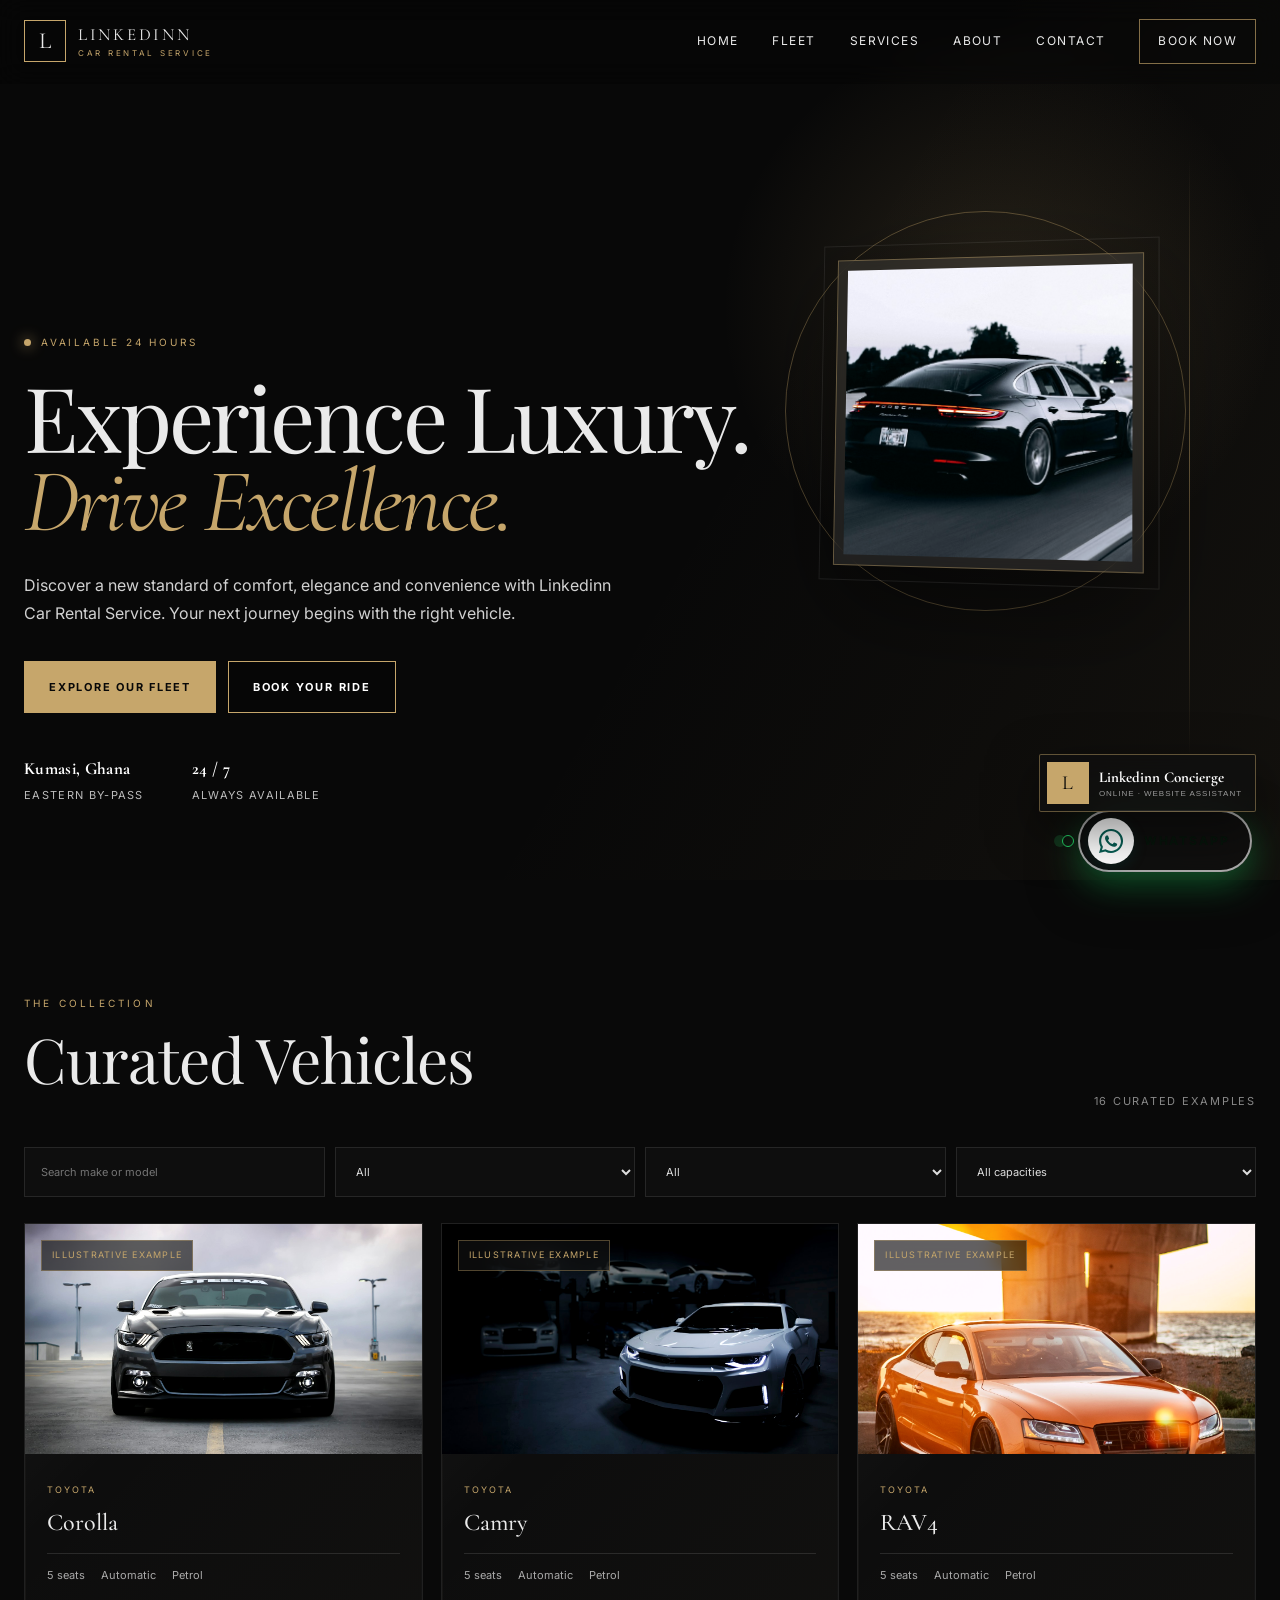
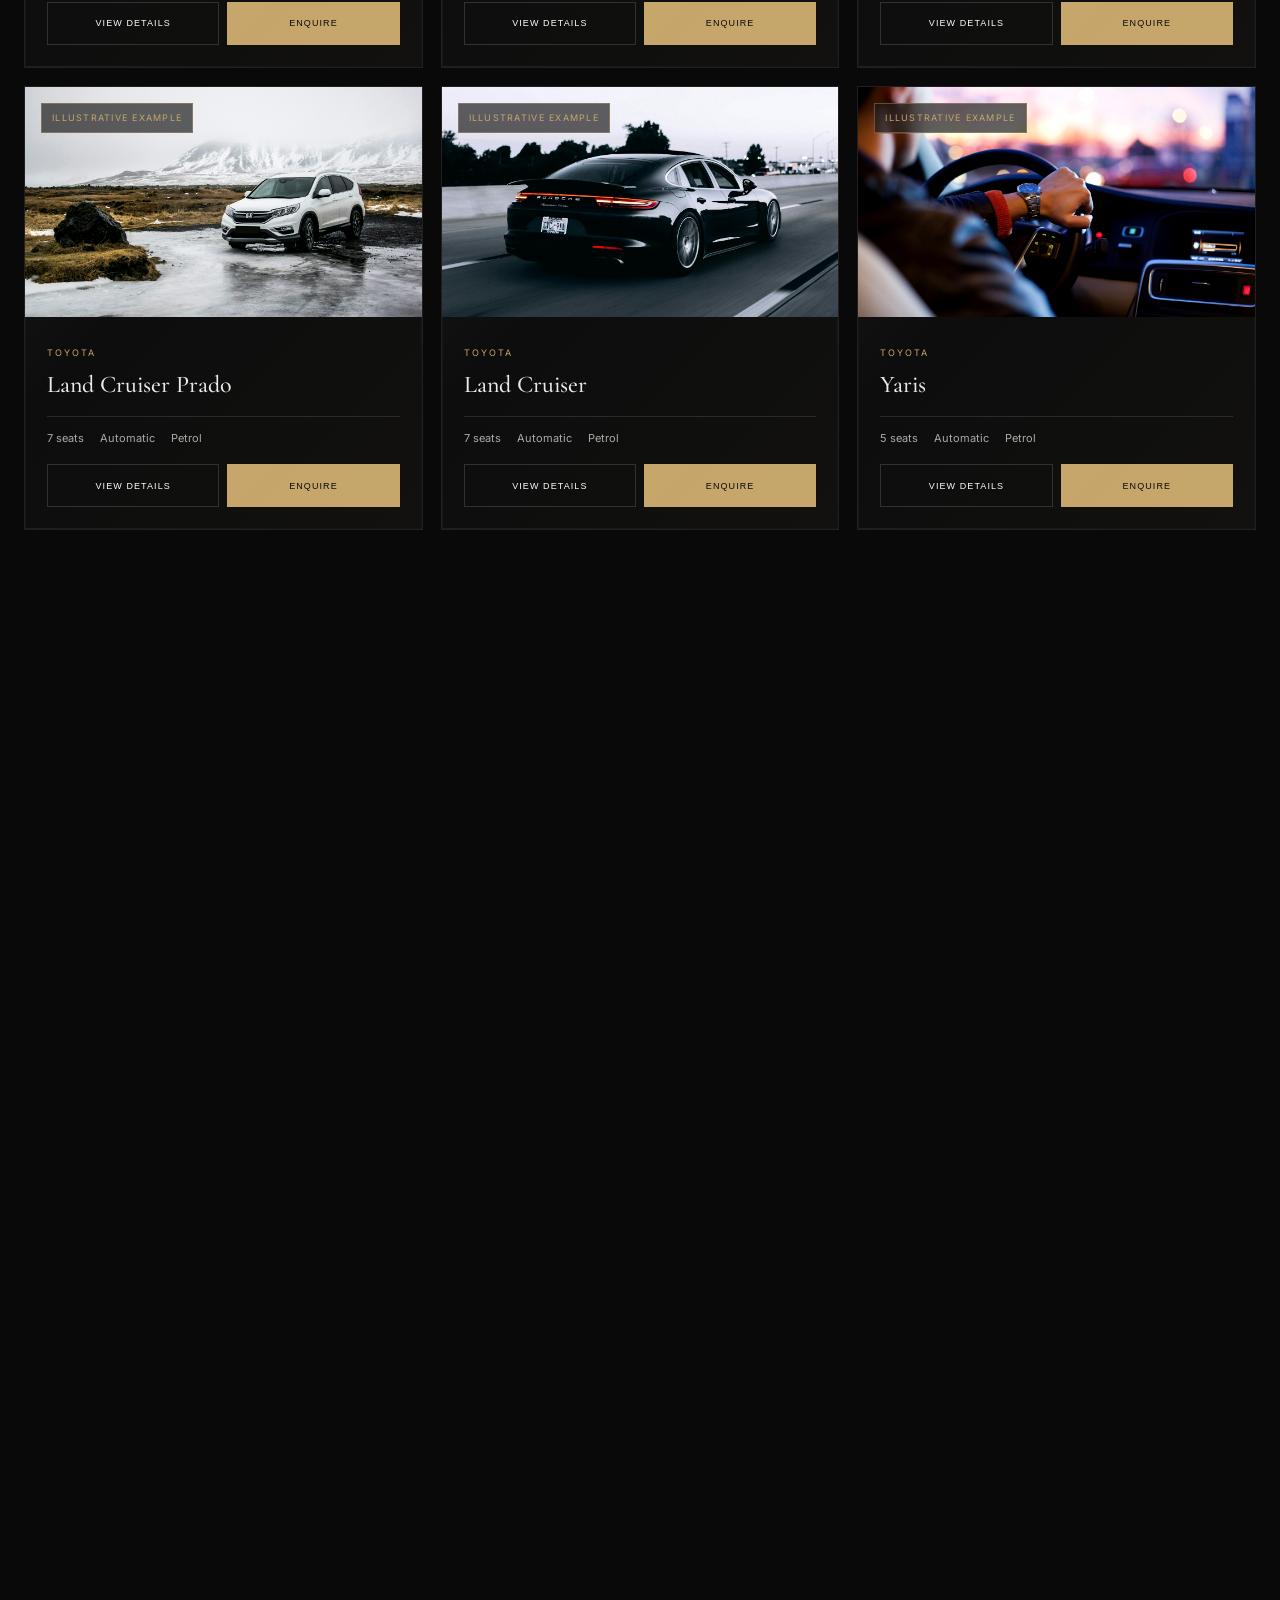
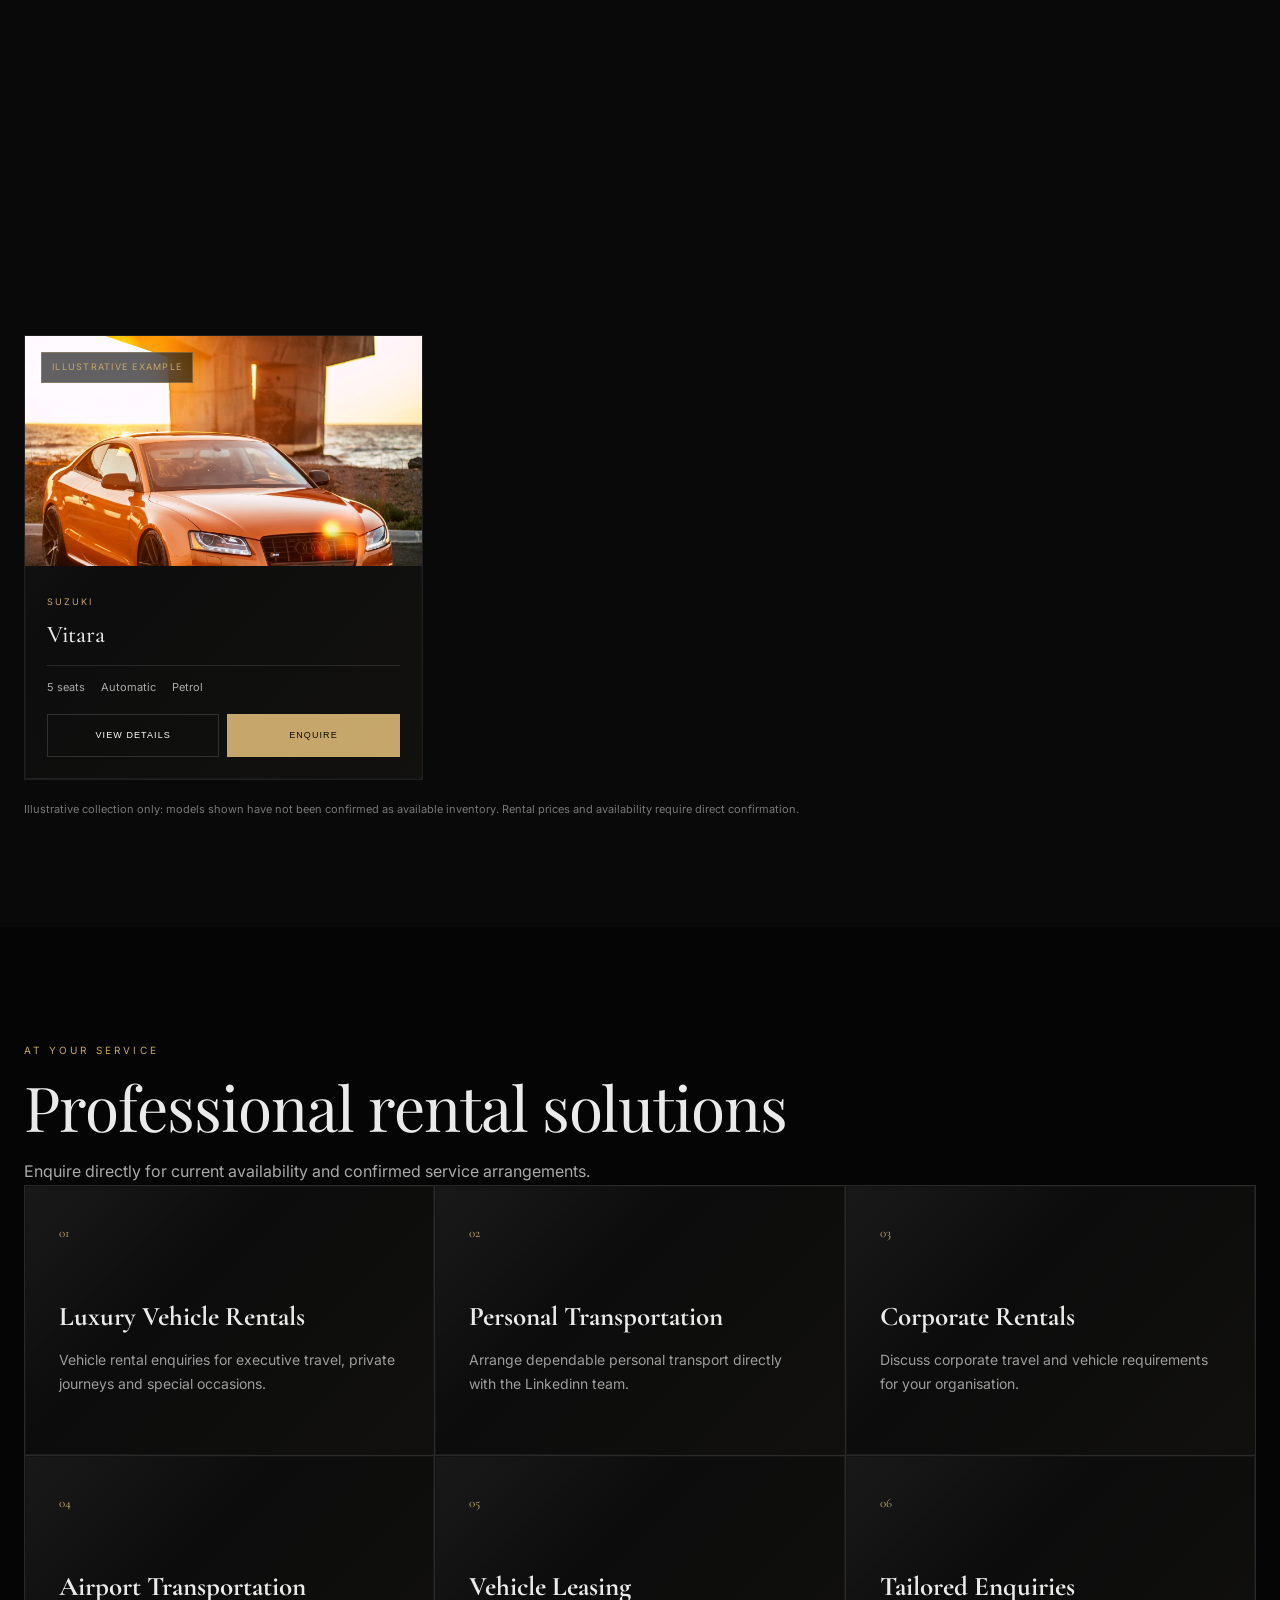
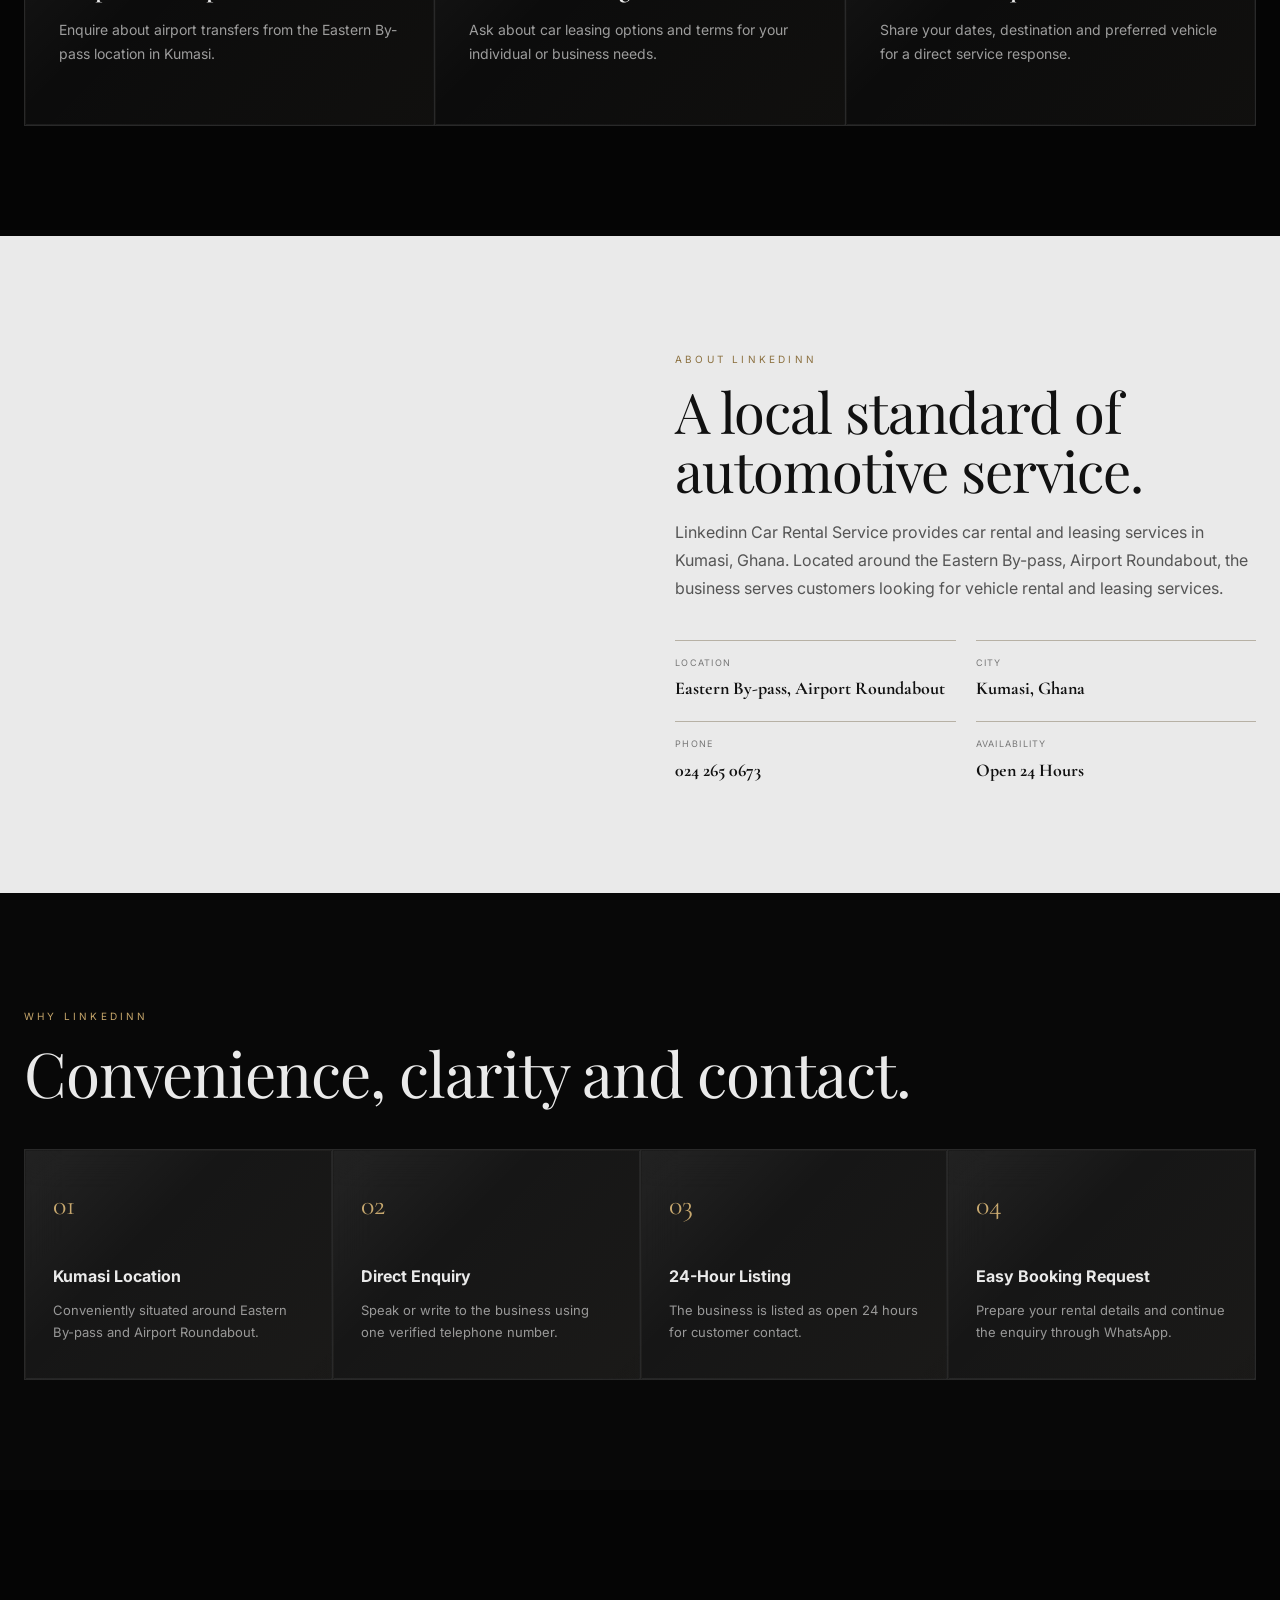
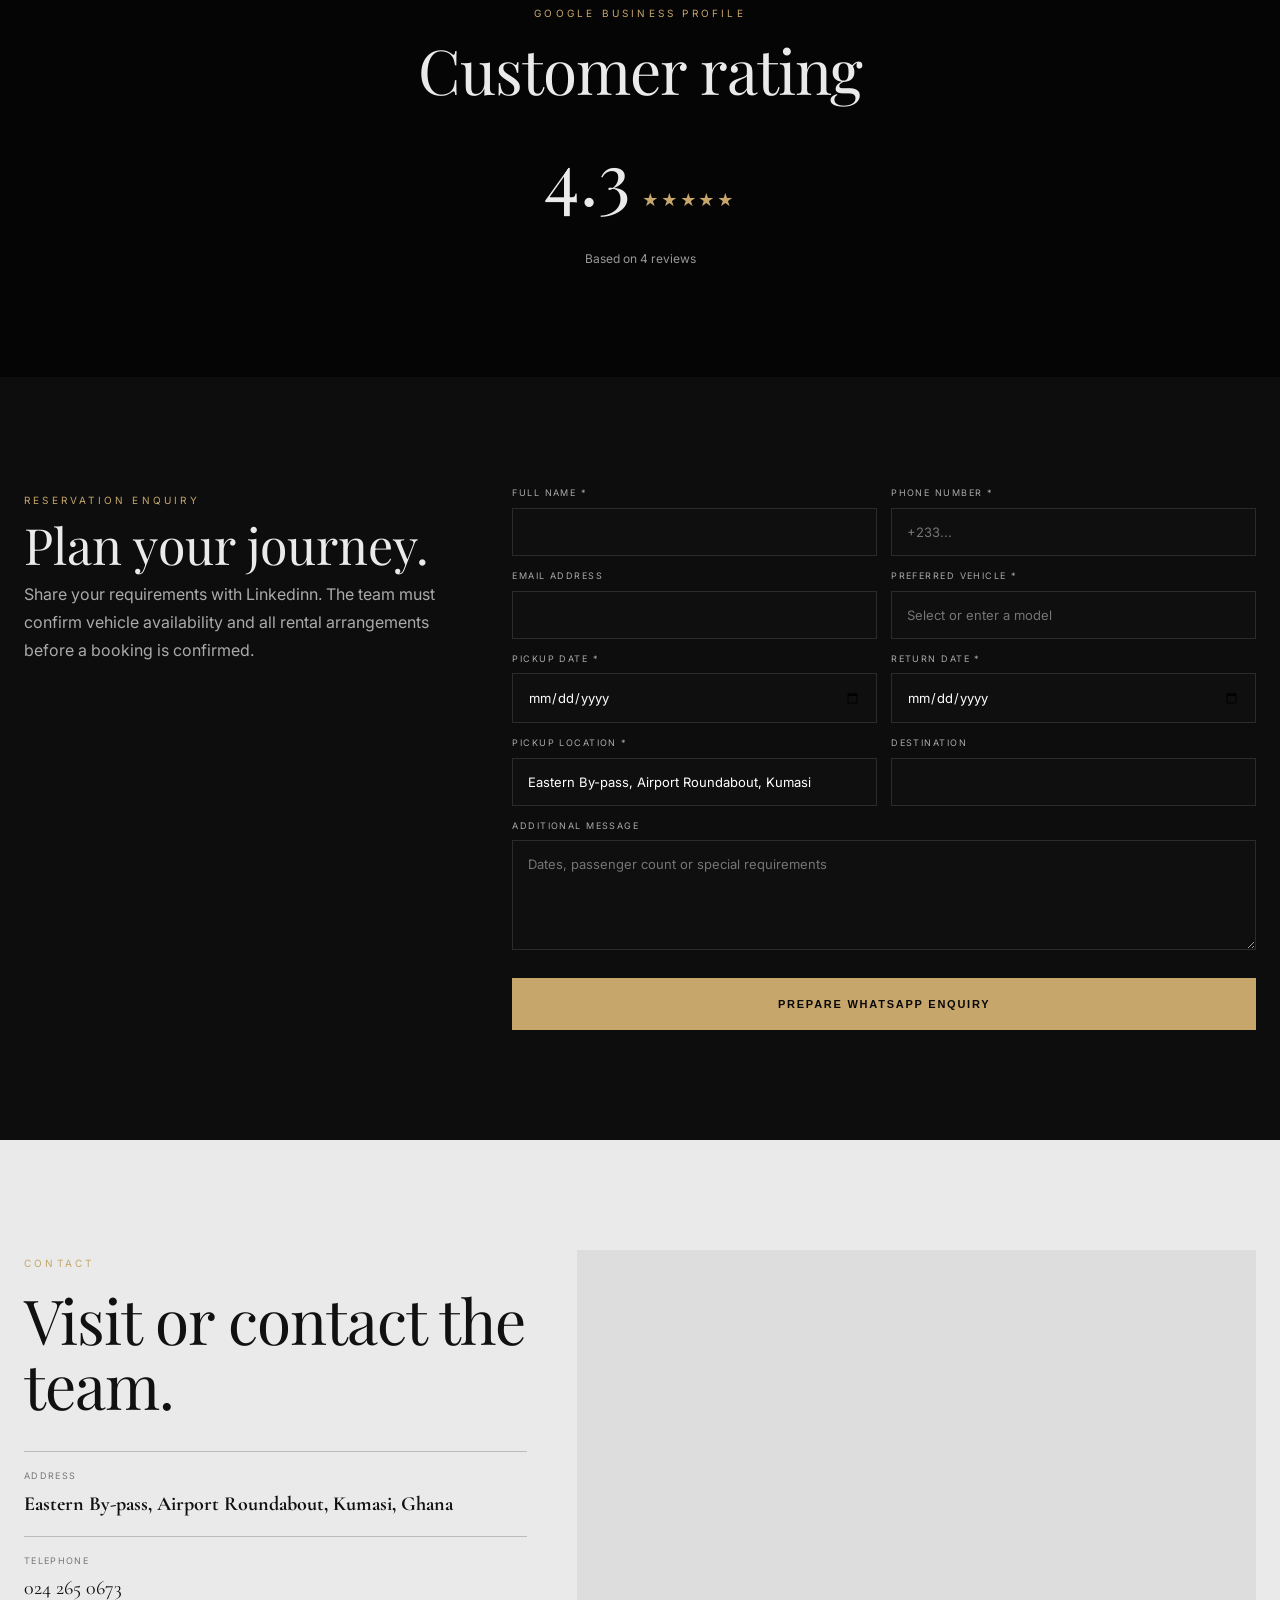
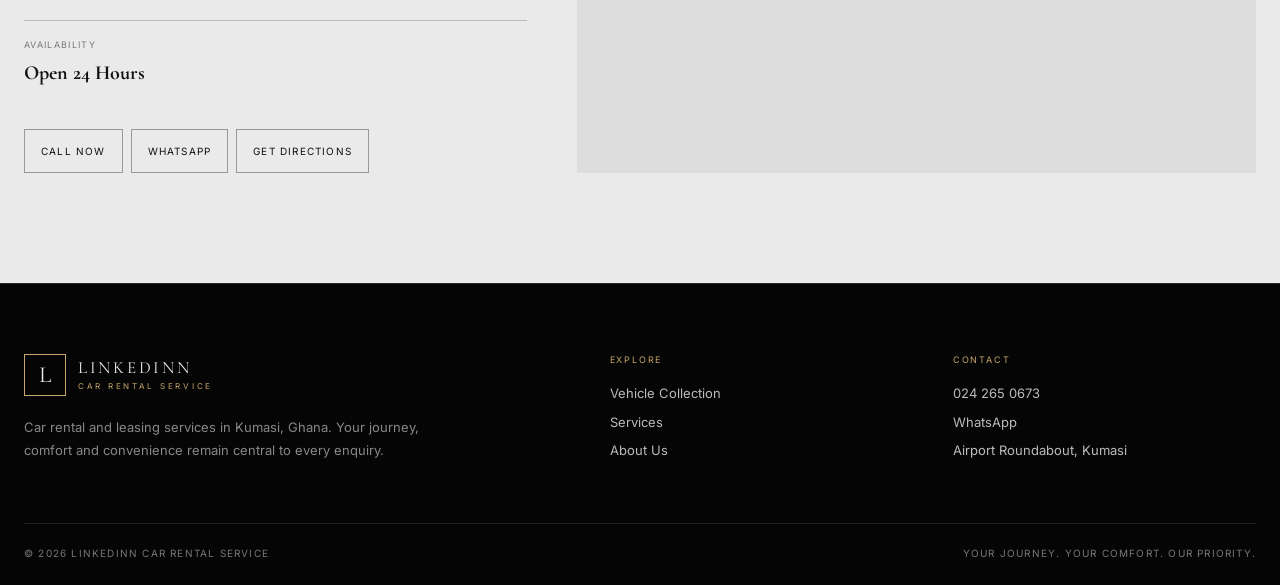
==== index.html @ 4dab377e "Initial Linkedinn car rental website" ====
<!DOCTYPE html>
<html lang="en">
<head>
    <meta charset="UTF-8">
    <meta name="viewport" content="width=device-width, initial-scale=1.0">
    <title>Linkedinn Car Rental Service | Luxury Car Rental & Leasing Kumasi</title>
    <meta name="description" content="Linkedinn Car Rental Service - Premium luxury car rental and leasing in Kumasi, Ghana. Open 24 hours. Experience excellence.">
    <meta name="keywords" content="Linkedinn Car Rental, car rental Kumasi, car leasing Ghana, luxury car rental Accra, Eastern By-pass Airport Roundabout Kumasi">
    <meta name="author" content="Linkedinn Car Rental Service">
    <meta property="og:type" content="website">
    <meta property="og:title" content="Linkedinn Car Rental Service | Kumasi, Ghana">
    <meta property="og:description" content="Car rental and leasing enquiries in Kumasi. Open 24 hours at Eastern By-pass, Airport Roundabout.">
    <link rel="preconnect" href="https://fonts.googleapis.com">
    <link rel="preconnect" href="https://fonts.gstatic.com" crossorigin>
    <link href="https://fonts.googleapis.com/css2?family=Playfair+Display:ital,wght@0,400;0,700;1,400;1,700&family=Inter:ital,wght@0,300;0,400;0,500;0,600;1,300;1,400;1,500;1,600&family=Manrope:ital,wght@0,400;0,600;0,800;1,400;1,600;1,800&family=Cormorant+Garamond:ital,wght@0,400;0,600;1,400;1,600&display=swap" rel="stylesheet">
    <link rel="stylesheet" href="https://cdnjs.cloudflare.com/ajax/libs/font-awesome/6.4.0/css/all.min.css">
    <link rel="stylesheet" href="style.css">
    <link rel="stylesheet" href="premium.css">
    <script src="premium.js" defer></script>
    <script type="application/ld+json">{"@context":"https://schema.org","@type":"LocalBusiness","name":"Linkedinn Car Rental Service","description":"Car rental and leasing service in Kumasi, Ghana.","telephone":"+233242650673","address":{"@type":"PostalAddress","streetAddress":"Eastern By-pass, Airport Roundabout","addressLocality":"Kumasi","addressCountry":"GH"},"openingHours":"Mo-Su 00:00-23:59","aggregateRating":{"@type":"AggregateRating","ratingValue":"4.3","reviewCount":"4"}}</script>
</head>
<body>
    <div id="premium-root">
        <div class="premium-app">
            <nav class="premium-nav" id="premium-nav">
                <div class="nav-inner">
                    <a class="brand" href="#home" aria-label="Linkedinn Car Rental Service home">
                        <span class="brand-monogram">L</span>
                        <span class="brand-name">LINKEDINN<small>CAR RENTAL SERVICE</small></span>
                    </a>
                    <div class="premium-links" id="premium-links">
                        <a href="#home">Home</a><a href="#fleet">Fleet</a><a href="#services">Services</a><a href="#about">About</a><a href="#contact">Contact</a>
                        <a class="nav-cta" href="#booking">Book Now</a>
                    </div>
                    <button class="menu-toggle" id="menu-toggle" aria-label="Open navigation">☰</button>
                </div>
            </nav>

            <header class="hero-premium" id="home">
                <div class="hero-media"></div><div class="hero-line"></div>
                <div class="hero-vehicle-stage" aria-hidden="true">
                    <div class="stage-orbit orbit-one"></div>
                    <div class="stage-orbit orbit-two"></div>
                    <div class="stage-frame"><img src="assets/vehicles/hero.jpg" alt="Luxury sports vehicle" loading="eager" onerror="this.onerror=null;this.src='assets/vehicles/s-class.jpg'"></div>
                </div>
                <div class="hero-inner">
                    <div class="availability">AVAILABLE 24 HOURS</div>
                    <h1>Experience Luxury.<em>Drive Excellence.</em></h1>
                    <p class="hero-copy">Discover a new standard of comfort, elegance and convenience with Linkedinn Car Rental Service. Your next journey begins with the right vehicle.</p>
                    <div class="hero-actions">
                        <a class="gold-btn" href="#fleet">Explore Our Fleet</a>
                        <a class="outline-btn" href="#booking">Book Your Ride</a>
                    </div>
                    <div class="hero-meta">
                        <div><strong>Kumasi, Ghana</strong>Eastern By-pass</div>
                        <div><strong>24 / 7</strong>Always available</div>
                    </div>
                </div>
            </header>

            <main>
                <section class="section-premium fleet-section" id="fleet">
                    <div class="section-shell">
                        <div class="fleet-head fade-ready">
                            <div><span class="eyebrow">The Collection</span><h2 class="section-title">Curated Vehicles</h2></div>
                            <div class="fleet-count" id="fleet-count">28 curated examples</div>
                        </div>
                        <div class="fleet-controls fade-ready">
                            <input class="search-input" id="vehicle-search" type="search" placeholder="Search make or model">
                            <select class="filter-select" id="brand-filter" aria-label="Filter by brand"><option>All</option><option>Toyota</option><option>Hyundai</option><option>Kia</option><option>Honda</option><option>Nissan</option><option>Mazda</option><option>Suzuki</option><option>Volkswagen</option><option>Ford</option><option>Chevrolet</option></select>
                            <select class="filter-select" id="category-filter" aria-label="Filter by category"><option>All</option><option>Compact Sedan</option><option>Mid-size Sedan</option><option>Compact SUV</option><option>Mid-size SUV</option><option>Economy Hatchback</option></select>
                            <select class="filter-select" id="seats-filter" aria-label="Filter by seats"><option value="All">All capacities</option><option value="4">4+ seats</option><option value="5">5+ seats</option><option value="7">7+ seats</option></select>
                        </div>
                        <div class="vehicle-grid" id="vehicle-grid"></div>
                        <p class="inventory-note">Illustrative collection only: models shown have not been confirmed as available inventory. Rental prices and availability require direct confirmation.</p>
                    </div>
                </section>

                <section class="section-premium" id="services">
                    <div class="section-shell">
                        <span class="eyebrow">At Your Service</span><h2 class="section-title">Professional rental solutions</h2>
                        <p class="section-copy">Enquire directly for current availability and confirmed service arrangements.</p>
                        <div class="services-grid fade-ready">
                            <article class="service-card"><span class="service-number">01</span><h3>Luxury Vehicle Rentals</h3><p>Vehicle rental enquiries for executive travel, private journeys and special occasions.</p></article>
                            <article class="service-card"><span class="service-number">02</span><h3>Personal Transportation</h3><p>Arrange dependable personal transport directly with the Linkedinn team.</p></article>
                            <article class="service-card"><span class="service-number">03</span><h3>Corporate Rentals</h3><p>Discuss corporate travel and vehicle requirements for your organisation.</p></article>
                            <article class="service-card"><span class="service-number">04</span><h3>Airport Transportation</h3><p>Enquire about airport transfers from the Eastern By-pass location in Kumasi.</p></article>
                            <article class="service-card"><span class="service-number">05</span><h3>Vehicle Leasing</h3><p>Ask about car leasing options and terms for your individual or business needs.</p></article>
                            <article class="service-card"><span class="service-number">06</span><h3>Tailored Enquiries</h3><p>Share your dates, destination and preferred vehicle for a direct service response.</p></article>
                        </div>
                    </div>
                </section>

                <section class="section-premium about-section" id="about">
                    <div class="section-shell about-layout">
                        <div class="about-image fade-ready" role="img" aria-label="Luxury automotive photography"></div>
                        <div class="fade-ready">
                            <span class="eyebrow">About Linkedinn</span><h2 class="section-title">A local standard of automotive service.</h2>
                            <p class="section-copy">Linkedinn Car Rental Service provides car rental and leasing services in Kumasi, Ghana. Located around the Eastern By-pass, Airport Roundabout, the business serves customers looking for vehicle rental and leasing services.</p>
                            <div class="facts"><div class="fact"><small>Location</small><strong>Eastern By-pass, Airport Roundabout</strong></div><div class="fact"><small>City</small><strong>Kumasi, Ghana</strong></div><div class="fact"><small>Phone</small><strong>024 265 0673</strong></div><div class="fact"><small>Availability</small><strong>Open 24 Hours</strong></div></div>
                        </div>
                    </div>
                </section>

                <section class="section-premium why-section">
                    <div class="section-shell"><span class="eyebrow">Why Linkedinn</span><h2 class="section-title">Convenience, clarity and contact.</h2>
                        <div class="why-grid fade-ready">
                            <article class="why-card"><span>01</span><h3>Kumasi Location</h3><p>Conveniently situated around Eastern By-pass and Airport Roundabout.</p></article>
                            <article class="why-card"><span>02</span><h3>Direct Enquiry</h3><p>Speak or write to the business using one verified telephone number.</p></article>
                            <article class="why-card"><span>03</span><h3>24-Hour Listing</h3><p>The business is listed as open 24 hours for customer contact.</p></article>
                            <article class="why-card"><span>04</span><h3>Easy Booking Request</h3><p>Prepare your rental details and continue the enquiry through WhatsApp.</p></article>
                        </div>
                    </div>
                </section>

                <section class="section-premium review-section">
                    <div class="section-shell fade-ready"><span class="eyebrow">Google Business Profile</span><h2 class="section-title">Customer rating</h2><div class="rating-lockup"><strong>4.3</strong><span>★★★★★</span></div><p class="review-count">Based on 4 reviews</p></div>
                </section>

                <section class="section-premium booking-section" id="booking">
                    <div class="section-shell booking-layout">
                        <div class="booking-aside fade-ready"><span class="eyebrow">Reservation Enquiry</span><h2>Plan your journey.</h2><p>Share your requirements with Linkedinn. The team must confirm vehicle availability and all rental arrangements before a booking is confirmed.</p></div>
                        <div class="fade-ready">
                            <form class="booking-form" id="booking-form">
                                <div class="field"><label for="customer-name">Full name *</label><input id="customer-name" name="name" required autocomplete="name"></div>
                                <div class="field"><label for="customer-phone">Phone number *</label><input id="customer-phone" name="phone" required autocomplete="tel" placeholder="+233..."></div>
                                <div class="field"><label for="customer-email">Email address</label><input id="customer-email" name="email" type="email" autocomplete="email"></div>
                                <div class="field"><label for="preferred-vehicle">Preferred vehicle *</label><input id="preferred-vehicle" name="vehicle" required placeholder="Select or enter a model"></div>
                                <div class="field"><label for="pickup-date">Pickup date *</label><input id="pickup-date" name="pickup" type="date" required></div>
                                <div class="field"><label for="return-date">Return date *</label><input id="return-date" name="return" type="date" required></div>
                                <div class="field"><label for="pickup-location">Pickup location *</label><input id="pickup-location" name="location" required value="Eastern By-pass, Airport Roundabout, Kumasi"></div>
                                <div class="field"><label for="destination">Destination</label><input id="destination" name="destination"></div>
                                <div class="field full"><label for="booking-message">Additional message</label><textarea id="booking-message" name="message" placeholder="Dates, passenger count or special requirements"></textarea></div>
                                <p class="field full form-error" id="booking-error" role="alert"></p>
                                <button class="gold-btn" type="submit">Prepare WhatsApp Enquiry</button>
                            </form>
                            <div class="booking-confirmation" id="booking-confirmation"></div>
                        </div>
                    </div>
                </section>

                <section class="section-premium contact-section" id="contact">
                    <div class="section-shell contact-layout">
                        <div class="fade-ready"><span class="eyebrow">Contact</span><h2 class="section-title">Visit or contact the team.</h2>
                            <div class="contact-list"><div class="contact-row"><small>Address</small><strong>Eastern By-pass, Airport Roundabout, Kumasi, Ghana</strong></div><div class="contact-row"><small>Telephone</small><a href="tel:+233242650673">024 265 0673</a></div><div class="contact-row"><small>Availability</small><strong>Open 24 Hours</strong></div></div>
                            <div class="contact-actions"><a href="tel:+233242650673">Call Now</a><a href="https://wa.me/233242650673" target="_blank" rel="noopener">WhatsApp</a><a href="https://www.google.com/maps/search/?api=1&query=Eastern+By-pass+Airport+Roundabout+Kumasi+Ghana" target="_blank" rel="noopener">Get Directions</a></div>
                        </div>
                        <div class="map fade-ready"><iframe title="Map of Eastern By-pass, Airport Roundabout, Kumasi" loading="lazy" src="https://www.google.com/maps?q=Eastern+By-pass+Airport+Roundabout+Kumasi+Ghana&output=embed"></iframe></div>
                    </div>
                </section>
            </main>

            <footer class="footer-premium">
                <div class="section-shell"><div class="footer-grid"><div><a class="brand" href="#home"><span class="brand-monogram">L</span><span class="brand-name">LINKEDINN<small>CAR RENTAL SERVICE</small></span></a><p class="footer-copy">Car rental and leasing services in Kumasi, Ghana. Your journey, comfort and convenience remain central to every enquiry.</p></div><div><div class="footer-title">Explore</div><div class="footer-links"><a href="#fleet">Vehicle Collection</a><a href="#services">Services</a><a href="#about">About Us</a></div></div><div><div class="footer-title">Contact</div><div class="footer-links"><a href="tel:+233242650673">024 265 0673</a><a href="https://wa.me/233242650673">WhatsApp</a><a href="#contact">Airport Roundabout, Kumasi</a></div></div></div><div class="footer-bottom"><span>© 2026 Linkedinn Car Rental Service</span><span>Your Journey. Your Comfort. Our Priority.</span></div></div>
            </footer>

            <div class="modal" id="vehicle-modal" role="dialog" aria-modal="true" aria-label="Vehicle details"><button class="modal-close" id="modal-close" aria-label="Close">×</button><div class="modal-panel"><div class="modal-image"><img id="modal-image" alt=""></div><div class="modal-info"><span class="vehicle-brand" id="modal-brand"></span><h2 id="modal-name"></h2><div class="modal-specs"><div id="modal-seats"></div><div id="modal-transmission"></div><div id="modal-fuel"></div><div>Price: Confirm directly</div></div><p id="modal-description"></p><button class="gold-btn" id="modal-book">Enquire About This Vehicle</button></div></div></div>

            <a class="floating-whatsapp" href="https://wa.me/233242650673?text=Hello%20Linkedinn%20Car%20Rental%20Service" target="_blank" rel="noopener" aria-label="Chat with Linkedinn on WhatsApp">
                <span class="wa-icon" aria-hidden="true"><svg viewBox="0 0 24 24" width="24" height="24" fill="currentColor"><path d="M20.52 3.48A11.9 11.9 0 0 0 12.05 0C5.45 0 .08 5.37.08 11.98c0 2.11.55 4.17 1.6 5.99L0 24l6.18-1.62a11.98 11.98 0 0 0 5.87 1.5h.01c6.59 0 11.97-5.37 11.97-11.98 0-3.2-1.24-6.21-3.51-8.42Zm-8.47 18.4h-.01a9.9 9.9 0 0 1-5.05-1.38l-.36-.21-3.67.96.98-3.58-.24-.37a9.86 9.86 0 0 1-1.52-5.32c0-5.44 4.43-9.87 9.88-9.87 2.64 0 5.12 1.03 6.99 2.9a9.81 9.81 0 0 1 2.9 7c0 5.44-4.43 9.87-9.88 9.87Zm5.42-7.39c-.3-.15-1.76-.87-2.03-.97-.27-.1-.47-.15-.67.15-.2.3-.77.97-.94 1.17-.17.2-.35.22-.64.07-.3-.15-1.25-.46-2.38-1.47-.88-.79-1.48-1.76-1.65-2.06-.17-.3-.02-.46.13-.61.13-.13.3-.35.45-.52.15-.17.2-.3.3-.5.1-.2.05-.37-.02-.52-.08-.15-.67-1.62-.92-2.22-.24-.58-.49-.5-.67-.51h-.57c-.2 0-.52.07-.79.37-.27.3-1.04 1.02-1.04 2.48 0 1.46 1.07 2.88 1.22 3.08.15.2 2.1 3.21 5.09 4.5.71.31 1.27.49 1.7.63.71.23 1.36.2 1.87.12.57-.09 1.76-.72 2.01-1.41.25-.69.25-1.29.17-1.41-.07-.12-.27-.2-.57-.35Z"/></svg></span><span class="wa-label">WhatsApp</span>
            </a>

            <aside class="concierge" id="concierge" aria-label="Linkedinn website concierge">
                <button class="concierge-launcher" id="concierge-launcher" aria-expanded="false" aria-controls="concierge-panel">
                    <span class="concierge-avatar">L</span><span class="concierge-status"><strong>Linkedinn Concierge</strong><small>Online · Website assistant</small></span>
                </button>
                <div class="concierge-panel" id="concierge-panel">
                    <div class="concierge-head"><div><span>Linkedinn</span><strong>Digital Concierge</strong></div><button id="concierge-close" aria-label="Close concierge">×</button></div>
                    <div class="concierge-messages" id="concierge-messages" aria-live="polite">
                        <div class="chat-message assistant">Welcome to Linkedinn Car Rental Service. I can guide you through the fleet, services, location, or booking enquiry process.</div>
                    </div>
                    <div class="chat-suggestions" id="chat-suggestions">
                        <button data-question="fleet">Explore the fleet</button><button data-question="location">Business location</button><button data-question="booking">How to book</button>
                    </div>
                    <form class="chat-composer" id="chat-form"><input id="chat-input" autocomplete="off" placeholder="Ask about Linkedinn…" aria-label="Your message"><button type="submit" aria-label="Send message">→</button></form>
                </div>
            </aside>
        </div>
    </div>
</body>
</html>
---- style.css ----
/* =========================================
   LINKEDINN CAR RENTAL - PREMIUM LUXURY
   ========================================= */
:root {
    --bg: #050508;
    --panel: #0c0c14;
    --glass: rgba(255, 255, 255, 0.035);
    --glass-border: rgba(255, 255, 255, 0.07);
    --gold: #d4af37;
    --gold-dark: #b8860b;
    --accent: #00d4ff;
    --text: #f8fafc;
    --text-muted: #94a3b8;
    --success: #22c55e;
    --font-main: 'Inter', sans-serif;
    --font-display: 'Poppins', sans-serif;
    --shadow: 0 10px 30px rgba(0,0,0,0.5);
    --radius: 20px;
    --transition: all 0.5s cubic-bezier(0.23, 1, 0.32, 1);
}

* { margin: 0; padding: 0; box-sizing: border-box; }
html { scroll-behavior: smooth; }
body {
    background: var(--bg);
    color: var(--text);
    font-family: var(--font-main);
    overflow-x: hidden;
    line-height: 1.4;
    -webkit-font-smoothing: antialiased;
}
a { text-decoration: none; color: inherit; }
ul { list-style: none; }
img { max-width: 100%; display: block; }
.gradient-text {
    background: linear-gradient(135deg, var(--gold), var(--accent));
    -webkit-background-clip: text;
    -webkit-text-fill-color: transparent;
    background-clip: text;
}
.glass-card {
    background: var(--glass);
    backdrop-filter: blur(12px);
    -webkit-backdrop-filter: blur(12px);
    border: 1px solid var(--glass-border);
    border-radius: var(--radius);
    box-shadow: var(--shadow);
}
.section-container { max-width: 1200px; margin: 0 auto; padding: 0 24px; }
.section-header { text-align: center; margin-bottom: 80px; }
.section-badge {
    display: inline-flex;
    align-items: center; gap: 8px;
    padding: 8px 20px;
    background: var(--glass);
    border: 1px solid var(--glass-border);
    border-radius: 50px;
    font-size: 0.8rem;
    color: var(--gold);
    font-weight: 700;
    letter-spacing: 1.5px;
    text-transform: uppercase;
    margin-bottom: 16px;
}
.section-title {
    font-family: var(--font-display);
    font-size: 3rem;
    font-weight: 800;
    margin-bottom: 20px;
    line-height: 1.1;
    letter-spacing: -1px;
}
.section-subtitle {
    color: var(--text-muted);
    font-size: 1.15rem;
    max-width: 700px;
    margin: 0 auto;
}

/* Buttons */
.btn-primary {
    background: linear-gradient(135deg, var(--gold), var(--gold-dark));
    color: #000;
    border: none;
    padding: 16px 32px;
    border-radius: 12px;
    font-family: var(--font-display);
    font-weight: 700;
    font-size: 1rem;
    cursor: pointer;
    transition: var(--transition);
    display: inline-flex;
/* Custom Cursor */
.cursor, .cursor-dot {
    position: fixed; top: 0; left: 0; pointer-events: none;
    border-radius: 50%; z-index: 9999; transform: translate(-50%, -50%);
}
.cursor {
    width: 24px; height: 24px;
    background: rgba(212, 175, 55, 0.3);
    border: 1px solid var(--gold);
    transition: width 0.2s, height 0.2s, background 0.2s, transform 0.2s;
}
.cursor-dot {
    width: 6px; height: 6px;
    background: var(--gold);
    transition: width 0.1s, height 0.1s;
}
body.cursor-active .cursor {
    width: 44px; height: 44px;
    background: rgba(212, 175, 55, 0.08);
}
body.cursor-active .cursor-dot { width: 3px; height: 3px; }

/* Navbar */
.navbar {
    position: fixed; top: 0; left: 0; width: 100%; z-index: 1000;
    background: rgba(5, 5, 8, 0.7);
    backdrop-filter: blur(16px);
    -webkit-backdrop-filter: blur(16px);
    border-bottom: 1px solid var(--glass-border);
    transition: var(--transition);
}
.navbar.scrolled {
    background: rgba(5, 5, 8, 0.95);
    box-shadow: 0 4px 20px rgba(0,0,0,0.5);
}
.nav-container {
    max-width: 1200px; margin: 0 auto; padding: 0 24px;
    height: 76px; display: flex; align-items: center; justify-content: space-between;
}
.nav-logo { display: flex; align-items: center; gap: 12px; cursor: pointer; }
.logo-icon {
    width: 40px; height: 40px;
    background: linear-gradient(135deg, var(--gold), var(--gold-dark));
    border-radius: 12px; display: flex; align-items: center; justify-content: center;
    color: #000; font-size: 1.3rem;
    box-shadow: 0 8px 20px rgba(212, 175, 55, 0.4);
}
.logo-text {
    font-family: var(--font-display); font-weight: 800; font-size: 1.4rem;
    letter-spacing: -0.5px;
}
.logo-text span { color: var(--gold); }
.nav-links { display: flex; gap: 34px; }
.nav-link {
    color: var(--text); font-size: 0.95rem; font-weight: 500;
    transition: var(--transition); position: relative;
}
.nav-link::after {
    content: ''; position: absolute; bottom: -6px; left: 0; width: 0%;
    height: 2px; background: var(--gold);
    transition: var(--transition);
}
.nav-link:hover::after, .nav-link.active::after { width: 100%; }
.nav-link:hover, .nav-link.active { color: var(--gold); }
.nav-actions { display: flex; align-items: center; gap: 16px; }
.nav-burger {
    display: none; flex-direction: column; gap: 5px; cursor: pointer;
}
.nav-burger span {
    width: 26px; height: 2.5px; background: var(--text);
    border-radius: 2px; transition: var(--transition);
}

/* Hero Section */
.hero {
    position: relative; min-height: 100vh; display: flex; align-items: center;
    overflow: hidden; padding-top: 76px;
}
.hero-bg {
    position: absolute; inset: 0; z-index: 1;
    background: linear-gradient(135deg, #030306 0%, #0a0a12 45%, #050508 100%);
}
.hero-bg::before {
    content: ''; position: absolute; inset: -20%; z-index: 0;
    background: url('https://images.unsplash.com/photo-1503376780353-7e6692767b70?auto=format&fit=crop&w=1920&q=80') center/cover no-repeat;
    opacity: 0.12; filter: blur(50px);
    animation: floatBg 25s ease-in-out infinite alternate;
}
@keyframes floatBg {
    from { transform: scale(1) translate(0, 0); }
    to { transform: scale(1.15) translate(30px, -30px); }
}
.hero-3d { position: absolute; inset: 0; z-index: 2; pointer-events: none; }
.hero-overlay {
    position: absolute; inset: 0; z-index: 3;
    background: linear-gradient(to bottom, transparent 0%, rgba(0,0,0,0.4) 40%, rgba(0,0,0,0.8) 100%);
}
.hero-content {
    position: relative; z-index: 10;
    max-width: 800px; padding: 0 24px;
}
.hero-badge {
    display: inline-flex; align-items: center; gap: 10px;
    background: var(--glass);
    border: 1px solid var(--glass-border);
    padding: 10px 20px; border-radius: 50px;
    font-size: 0.85rem; color: var(--gold); font-weight: 700;
    margin-bottom: 28px; backdrop-filter: blur(12px);
}
.hero-title {
    font-family: var(--font-display);
    font-size: clamp(3rem, 7vw, 5rem);
    font-weight: 900; line-height: 1.05; margin-bottom: 24px;
    letter-spacing: -2px;
}
.hero-subtitle {
    color: var(--text-muted); font-size: 1.25rem;
    margin-bottom: 40px; line-height: 1.8;
    max-width: 600px;
}
.hero-cta {
    display: flex; gap: 20px; flex-wrap: wrap; margin-bottom: 50px;
}
.hero-stats {
    display: flex; gap: 40px; padding-top: 40px;
    border-top: 1px solid var(--glass-border);
}
.stat-item { text-align: center; }
.stat-number {
    display: block; font-family: var(--font-display);
    font-size: 2rem; font-weight: 900; color: var(--gold);
}
.stat-label {
    font-size: 0.8rem; color: var(--text-muted);
    text-transform: uppercase; letter-spacing: 1px;
}

/* Hero Booking Card */
.hero-booking-card {
    position: relative; z-index: 10;
    max-width: 430px; margin-left: auto;
    padding: 36px; margin-top: -40px;
    animation: slideUp 0.9s ease both;
}
.hero-booking-card h3 {
    display: flex; align-items: center; gap: 12px;
    font-size: 1.35rem; margin-bottom: 28px; color: var(--gold);
}
.booking-form .form-row {
    display: grid; grid-template-columns: 1fr 1fr; gap: 18px; margin-bottom: 24px;
}
.booking-form .form-group { margin-bottom: 18px; }
.booking-form label {
    display: flex; align-items: center; gap: 10px;
    font-size: 0.8rem; color: var(--text-muted);
    margin-bottom: 10px; font-weight: 600;
    text-transform: uppercase; letter-spacing: 0.5px;
}
.booking-form select,
.booking-form input {
    width: 100%; background: rgba(0,0,0,0.25);
    border: 1px solid var(--glass-border);
    border-radius: 12px; padding: 14px 16px;
    color: var(--text); font-size: 0.95rem;
    transition: var(--transition); font-family: inherit;
}
.booking-form select:focus,
.booking-form input:focus {
    outline: none; border-color: var(--gold);
    background: rgba(255,255,255,0.03);
    box-shadow: 0 0 0 3px rgba(212, 175, 55, 0.1);
}
.booking-form select option { background: var(--panel); color: var(--text); }

    align-items: center;
    gap: 10px;
    box-shadow: 0 12px 30px rgba(212, 175, 55, 0.35);
}
.btn-primary:hover {
    transform: translateY(-4px);
    box-shadow: 0 20px 40px rgba(212, 175, 55, 0.5);
    filter: brightness(1.15);
}
.btn-ghost {
    background: rgba(255,255,255,0.05);
    color: var(--text);
    border: 1px solid var(--glass-border);
    padding: 14px 26px;
    border-radius: 12px;
    font-weight: 600;
    font-size: 0.95rem;
    transition: var(--transition);
    display: inline-flex;
    align-items: center;
    gap: 10px;
}
.btn-ghost:hover {
    background: var(--glass);
    border-color: var(--gold);
    color: var(--gold);
}
.btn-outline {
    background: transparent;
    color: var(--text);
    border: 1px solid var(--glass-border);
    padding: 16px 32px;
    border-radius: 12px;
    font-weight: 600;
    transition: var(--transition);
    display: inline-flex;
    align-items: center;
    gap: 10px;
}
.btn-outline:hover {
    border-color: var(--gold);
    color: var(--gold);
    background: rgba(212, 175, 55, 0.05);
}
.btn-lg { padding: 18px 36px; font-size: 1.05rem; }
.btn-full { width: 100%; justify-content: center; }
.btn-sm { padding: 10px 20px; font-size: 0.85rem; }

/* Fleet Section */
.fleet { padding: 120px 0 80px; }
.filter-tabs {
    display: flex; gap: 12px; justify-content: center;
    margin-bottom: 60px; flex-wrap: wrap;
}
.filter-btn {
    background: var(--panel); border: 1px solid var(--glass-border);
    color: var(--text-muted); padding: 12px 28px; border-radius: 50px;
    font-size: 0.9rem; font-weight: 600; cursor: pointer;
    transition: var(--transition); font-family: inherit;
}
.filter-btn.active {
    background: linear-gradient(135deg, var(--gold), var(--gold-dark));
    color: #000; border-color: transparent;
    box-shadow: 0 10px 25px rgba(212, 175, 55, 0.35);
}
.filter-btn:not(.active):hover {
    border-color: var(--gold); color: var(--gold);
}
.car-grid {
    display: grid; grid-template-columns: repeat(auto-fit, minmax(300px, 1fr));
    gap: 30px;
}
.car-card {
    position: relative; height: 460px; border-radius: var(--radius);
    overflow: hidden; cursor: pointer; transition: var(--transition);
    background: var(--panel); border: 1px solid var(--glass-border);
    display: flex; flex-direction: column;
}
.car-card:hover {
    transform: translateY(-12px);
    border-color: var(--gold);
    box-shadow: 0 30px 70px rgba(0,0,0,0.7);
}
.car-image {
    position: relative; width: 100%; height: 240px;
    background-size: cover; background-position: center;
    transition: transform 0.7s ease;
}
.car-card:hover .car-image { transform: scale(1.05); }
.car-badge {
    position: absolute; top: 20px; left: 20px; z-index: 3;
    background: rgba(0,0,0,0.8); backdrop-filter: blur(8px);
    padding: 6px 16px; border-radius: 8px; font-size: 0.75rem;
    font-weight: 800; color: var(--gold);
    border: 1px solid rgba(212, 175, 55, 0.3);
    text-transform: uppercase; letter-spacing: 1px;
}
.car-content {
    padding: 26px; display: flex; flex-direction: column;
    flex: 1;
}
.car-content h3 {
    font-family: var(--font-display); font-size: 1.3rem;
    margin-bottom: 8px; color: var(--text);
}
.car-category {
    font-size: 0.75rem; text-transform: uppercase;
    letter-spacing: 1px; color: var(--accent);
    font-weight: 700; margin-bottom: 14px; display: block;
}
.car-price {
    font-family: var(--font-display); font-size: 1.6rem;
    font-weight: 900; color: var(--gold);
    margin-bottom: 4px;
}
.car-price span {
    font-size: 0.9rem; font-weight: 500; color: var(--text-muted);
}
.car-features {
    display: flex; gap: 14px; color: var(--text-muted);
    font-size: 0.85rem; margin-top: auto; margin-bottom: 20px;
}
.car-features span {
    display: flex; align-items: center; gap: 7px;
}
.tilt-card { transform-style: preserve-3d; transition: transform 0.1s ease; }

/* Locations Section */
.locations { padding: 120px 0 80px; background: var(--panel); }
.locations-grid {
    display: grid; grid-template-columns: repeat(auto-fit, minmax(320px, 1fr));
    gap: 30px;
}
.location-card {
    height: 340px; display: flex; align-items: center;
    cursor: pointer; transition: var(--transition);
}
.location-card:hover {
    transform: translateX(10px);
}
.location-icon {
    width: 60px; height: 60px;
    background: linear-gradient(135deg, var(--gold), var(--gold-dark));
    border-radius: 16px; display: flex;
    align-items: center; justify-content: center;
    font-size: 1.6rem; color: #000;
    box-shadow: 0 12px 30px rgba(212, 175, 55, 0.4);
    margin-bottom: 22px;
}
.location-content h3 {
    font-size: 1.4rem; margin-bottom: 10px; font-weight: 700;
}
.location-address {
    color: var(--text-muted); font-size: 0.95rem;
    margin-bottom: 8px; line-height: 1.6;
}
.location-code {
    font-size: 0.8rem; color: var(--accent);
    font-weight: 700; margin-bottom: 18px;
    font-family: monospace;
}
.location-hours {
    display: flex; align-items: center; gap: 10px;
    color: var(--success); font-size: 0.9rem;
    font-weight: 700;
}

/* Reviews Section */
.reviews { padding: 120px 0 100px; }
.rating-summary {
    display: flex; justify-content: center;
    align-items: center; gap: 16px;
    margin-bottom: 60px; flex-wrap: wrap;
}
.rating-big {
    background: var(--glass);
    border: 1px solid var(--glass-border);
    padding: 30px 44px; border-radius: 30px;
    backdrop-filter: blur(16px); text-align: center;
}
.rating-number {
    font-family: var(--font-display);
    font-size: 4rem; font-weight: 900;
    color: var(--gold); line-height: 1;
}
.rating-stars {
    color: var(--gold); font-size: 1.8rem;
    margin: 14px 0 8px;
}
.rating-count {
    color: var(--text-muted); font-size: 1rem;
}
.reviews-grid {
    display: grid;
    grid-template-columns: repeat(auto-fit, minmax(320px, 1fr));
    gap: 28px;
}
.review-card {
    background: var(--glass);
    border: 1px solid var(--glass-border);
    border-radius: var(--radius);
    padding: 32px;
    backdrop-filter: blur(16px);
    transition: var(--transition);
}
.review-card:hover {
    transform: translateY(-8px);
    border-color: var(--gold);
}
.review-stars {
    color: var(--gold); font-size: 1.2rem;
    margin-bottom: 16px;
}
.review-text {
    color: var(--text-muted);
    font-size: 1rem; line-height: 1.8;
    margin-bottom: 24px; font-style: italic;
}
.review-author {
    display: flex; align-items: center; gap: 14px;
}
.review-author strong {
    font-size: 1rem; color: var(--text);
}
.review-author span {
    font-size: 0.85rem; color: var(--text-muted);
}

/* Contact Section */
.contact { padding: 120px 0 120px; }
.contact-wrapper {
    display: grid;
    grid-template-columns: 1fr 1fr;
    gap: 40px;
}
.contact-info h2,
.contact-form-wrap h2 {
    font-family: var(--font-display);
    font-size: 2rem; margin-bottom: 28px;
    display: flex; align-items: center; gap: 12px;
}
.contact-info h2 i { color: var(--gold); }
.contact-form-wrap h2 i { color: var(--accent); }
.info-item {
    display: flex; gap: 16px;
    margin-bottom: 24px; align-items: flex-start;
}
.info-item i {
    width: 38px; height: 38px;
    background: var(--glass);
    border: 1px solid var(--glass-border);
    border-radius: 12px;
    display: flex; align-items: center;
    justify-content: center;
    color: var(--gold); font-size: 1.2rem;
    flex-shrink: 0;
}
.info-item div strong {
    display: block; color: var(--text);
    font-size: 0.95rem; margin-bottom: 4px;
}
.info-item div span {
    font-size: 0.85rem; color: var(--text-muted);
}
.socials {
    display: flex; gap: 16px;
    margin-top: 34px;
}
.socials a {
    width: 42px; height: 42px;
    border-radius: 12px;
    background: var(--glass);
    border: 1px solid var(--glass-border);
    color: var(--text);
    display: flex; align-items: center;
    justify-content: center;
    font-size: 1.2rem;
    transition: var(--transition);
}
.socials a:hover {
    color: var(--gold);
    border-color: var(--gold);
    transform: translateY(-4px);
}
.contact-form {
    display: flex; flex-direction: column;
    gap: 18px;
}
.contact-form .form-row {
    display: grid;
    grid-template-columns: 1fr 1fr;
    gap: 18px;
}
.contact-form input,
.contact-form textarea {
    width: 100%;
    background: rgba(0,0,0,0.2);
    border: 1px solid var(--glass-border);
    border-radius: 12px;
    padding: 16px 18px;
    color: var(--text);
    font-size: 0.95rem;
    font-family: inherit;
    transition: var(--transition);
}
.contact-form input:focus,
.contact-form textarea:focus {
    outline: none; border-color: var(--gold);
    background: rgba(255,255,255,0.03);
    box-shadow: 0 0 0 3px rgba(212, 175, 55, 0.1);
}
.contact-form textarea {
    resize: vertical; min-height: 140px;
}

/* Footer */
.footer {
    padding: 80px 0 40px;
    border-top: 1px solid var(--glass-border);
    background: #020204;
}
.footer-grid {
    display: grid;
    grid-template-columns: 1.2fr 2fr 1.2fr;
    gap: 50px;
    margin-bottom: 50px;
}
.footer-brand .logo-text {
    font-size: 1.5rem;
}
.footer-brand p {
    color: var(--text-muted);
    font-size: 0.9rem;
    margin-top: 16px;
    line-height: 1.8;
}
.footer-links h4,
.footer-contact h4 {
    font-size: 1.1rem;
    margin-bottom: 24px;
    color: var(--text);
    font-weight: 700;
}
.footer-links ul li,
.footer-contact ul li {
    margin-bottom: 16px;
}
.footer-links ul li a,
.footer-contact ul li a {
    color: var(--text-muted);
    font-size: 0.95rem;
    transition: var(--transition);
}
.footer-links ul li a:hover {
    color: var(--gold);
    padding-left: 8px;
}
.footer-contact ul li {
    display: flex;
    align-items: center; gap: 12px;
}
.footer-contact ul li i {
    color: var(--gold);
    font-size: 0.95rem; width: 18px;
}
.footer-bottom {
    border-top: 1px solid var(--glass-border);
    padding-top: 30px;
    text-align: center;
    color: var(--text-muted);
    font-size: 0.85rem;
}

/* Floating WhatsApp */
.float-whatsapp {
    position: fixed;
    bottom: 32px; right: 32px;
    z-index: 900;
    width: 60px; height: 60px;
    background: #25d366;
    color: #fff;
    border-radius: 50%;
    display: flex; align-items: center;
    justify-content: center;
    font-size: 1.7rem;
    box-shadow: 0 12px 30px rgba(37, 211, 102, 0.4);
    transition: var(--transition);
    animation: pulseWhatsApp 2.5s infinite;
}
.float-whatsapp:hover {
    transform: scale(1.15);
    background: #20ba5a;
}
@keyframes pulseWhatsApp {
    0%, 100% {
        box-shadow: 0 0 0 0 rgba(37, 211, 102, 0.5);
    }
    50% {
        box-shadow: 0 0 0 14px rgba(37, 211, 102, 0.2);
    }
}

/* Back to Top */
#back-to-top {
    position: fixed;
    bottom: 32px; left: 32px;
    z-index: 900;
    width: 52px; height: 52px;
    border-radius: 50%;
    border: none;
    background: var(--glass);
    color: var(--text);
    display: flex;
    align-items: center;
    justify-content: center;
    font-size: 1.2rem;
    transition: var(--transition);
    opacity: 0;
    visibility: hidden;
    border: 1px solid var(--glass-border);
    cursor: pointer;
}
#back-to-top.visible {
    opacity: 1;
    visibility: visible;
}
#back-to-top:hover {
    background: var(--gold);
    color: #000;
}

/* Animations */
@keyframes slideUp {
    from { opacity: 0; transform: translateY(40px); }
    to { opacity: 1; transform: translateY(0); }
}
.reveal {
    opacity: 0;
    transform: translateY(50px);
    transition: all 0.8s ease;
}
.reveal.active {
    opacity: 1;
    transform: translateY(0);
}
/* Responsive */
@media (max-width: 900px) {
    .nav-links {
        position: fixed;
        top: 76px; left: 0; width: 100%;
        background: #050508;
        flex-direction: column;
        align-items: center;
        padding: 36px 0;
        display: none;
        gap: 22px;
        box-shadow: var(--shadow);
    }
    .nav-links.active { display: flex; }
    .nav-burger { display: flex; }
    .nav-actions { gap: 10px; }
    .nav-actions .btn-primary {
        padding: 12px 22px;
        font-size: 0.85rem;
    }
    .hero { padding-top: 0; }
    .hero-content {
        max-width: 100%;
        text-align: center;
        padding: 60px 24px 0;
    }
    .hero-booking-card {
        margin: 40px auto 0;
        max-width: 92%;
        margin-top: 0;
        padding: 28px;
    }
    .hero-stats {
        justify-content: center;
        gap: 28px;
    }
    .hero-cta {
        justify-content: center;
    }
    .section-title { font-size: 2.2rem; }
    .contact-wrapper {
        grid-template-columns: 1fr;
    }
    .footer-grid {
        grid-template-columns: 1fr;
        gap: 34px;
    }
    .booking-form .form-row {
        grid-template-columns: 1fr;
    }
    .contact-form .form-row {
        grid-template-columns: 1fr;
    }
    .car-grid {
        grid-template-columns: 1fr;
    }
    .cursor, .cursor-dot {
        display: none;
    }
    .rating-big {
        padding: 24px 32px;
    }
    .rating-number { font-size: 3rem; }
    .location-card {
        height: auto;
        flex-direction: column;
        text-align: center;
        padding-bottom: 20px;
    }
    .location-icon {
        margin-bottom: 18px;
    }
    .location-hours {
        justify-content: center;
    }
}
---- premium.css ----
:root{--black:#050505;--black2:#0b0b0b;--charcoal:#151515;--gold:#c6a66b;--silver:#b9b9b9;--white:#fff;--soft:#eaeaea}html{scroll-behavior:smooth}body{background:var(--black)!important;color:var(--soft)!important;font-family:Inter,Manrope,sans-serif!important}body>:not(#premium-root){display:none!important}#premium-root{display:block!important}.premium-app{overflow:hidden}.premium-nav{position:fixed;z-index:1000;top:0;left:0;width:100%;height:84px;display:flex;align-items:center;border-bottom:1px solid transparent;transition:.45s ease}.premium-nav.scrolled{height:72px;background:rgba(5,5,5,.94);backdrop-filter:blur(18px);border-color:rgba(198,166,107,.15)}.nav-inner{width:min(1240px,calc(100% - 48px));margin:auto;display:flex;align-items:center;justify-content:space-between}.brand{display:flex;align-items:center;gap:12px}.brand-monogram{width:42px;height:42px;border:1px solid var(--gold);display:grid;place-items:center;font-family:'Cormorant Garamond',serif;font-size:23px}.brand-name{font-family:'Cormorant Garamond',serif;font-size:17px;letter-spacing:.16em;line-height:1}.brand-name small{display:block;margin-top:6px;color:var(--gold);font-family:Inter,sans-serif;font-size:8px;letter-spacing:.34em}.premium-links{display:flex;align-items:center;gap:34px}.premium-links a{font-size:12px;text-transform:uppercase;letter-spacing:.12em}.premium-links a:hover{color:var(--gold)}.nav-cta{border:1px solid rgba(198,166,107,.65)!important;padding:13px 18px!important}.menu-toggle{display:none;background:none;border:0;color:white;width:38px;height:38px}.hero-premium{position:relative;height:min(880px,100svh);min-height:680px;display:flex;align-items:flex-end;background:#080808}.hero-media{background:linear-gradient(90deg,rgba(5,5,5,.88) 0%,rgba(5,5,5,.42) 48%,rgba(5,5,5,.10) 78%),linear-gradient(0deg,rgba(5,5,5,.72),transparent 52%),url('assets/vehicles/africa-road.jpg') center 58%/cover no-repeat!important;animation:ghanaBackgroundDrift 18s ease-in-out infinite alternate}.hero-media:after{content:'';position:absolute;inset:0;background:radial-gradient(circle at 78% 35%,rgba(198,166,107,.16),transparent 24%),linear-gradient(120deg,transparent 55%,rgba(198,166,107,.06));pointer-events:none}.about-image{background:url('assets/vehicles/africa-sunset.jpg') center/cover!important}.vehicle-image img{filter:saturate(.92) contrast(1.06)!important}.stage-frame img{object-position:center!important}@keyframes ghanaBackgroundDrift{from{background-position:center 58%,center,center 58%;filter:saturate(.88)}to{background-position:58% 58%,center,56% 58%;filter:saturate(1.08)}}.hero-line{position:absolute;right:7%;top:18%;bottom:14%;width:1px;background:linear-gradient(transparent,var(--gold),transparent);opacity:.5}.hero-inner{position:relative;z-index:2;width:min(1240px,calc(100% - 48px));margin:0 auto;padding-bottom:8.5vh}.availability{display:inline-flex;align-items:center;gap:10px;color:var(--gold);font-size:10px;letter-spacing:.28em;margin-bottom:24px}.availability:before{content:'';width:7px;height:7px;border-radius:50%;background:var(--gold);box-shadow:0 0 14px var(--gold)}.hero-premium h1{font-family:'Playfair Display',serif;font-weight:400;font-size:clamp(48px,7vw,92px);line-height:.96;letter-spacing:-.035em;max-width:860px;margin:0}.hero-premium h1 em{display:block;color:var(--gold);font-family:'Cormorant Garamond',serif;font-weight:400}.hero-copy{max-width:590px;color:#d1d1d1;font-size:16px;line-height:1.75;margin:26px 0 34px}.hero-actions{display:flex;gap:12px}.gold-btn,.outline-btn,.dark-btn{height:52px;padding:0 24px;display:inline-flex;align-items:center;justify-content:center;text-transform:uppercase;letter-spacing:.16em;font-size:11px;font-weight:700;border:1px solid var(--gold);transition:.35s ease}.gold-btn{background:var(--gold);color:#080808}.gold-btn:hover{background:var(--soft);border-color:var(--soft);transform:translateY(-2px)}.outline-btn{color:white;background:rgba(5,5,5,.15)}.outline-btn:hover{background:white;color:#080808;border-color:white}.hero-meta{display:flex;gap:48px;margin-top:44px;color:#bcbcbc;font-size:11px;text-transform:uppercase;letter-spacing:.12em}.hero-meta strong{display:block;color:white;margin-bottom:7px;font-family:'Cormorant Garamond',serif;font-size:17px;text-transform:none;letter-spacing:.02em}@keyframes heroDrift{to{transform:scale(1.075) translateX(-12px)}}.section-premium{padding:110px 0}.section-shell{width:min(1240px,calc(100% - 48px));margin:auto}.eyebrow{color:var(--gold);font-size:10px;text-transform:uppercase;letter-spacing:.32em}.section-title{font-family:'Playfair Display',serif;font-size:clamp(38px,5vw,62px);font-weight:400;line-height:1.05;margin:14px 0 18px}.section-copy{color:#a9a9a9;max-width:610px;line-height:1.75}.fleet-section{background:#090909}.fleet-head{display:flex;justify-content:space-between;align-items:end;margin-bottom:38px}.fleet-count{color:#888;font-size:11px;text-transform:uppercase;letter-spacing:.16em}.fleet-controls{display:grid;grid-template-columns:repeat(4,minmax(0,1fr));gap:10px;margin-bottom:26px}.filter-select,.search-input{height:50px;width:100%;background:#101010;border:1px solid #262626;color:#ddd;padding:0 16px;font:11px Inter}.filter-select:focus,.search-input:focus{outline:1px solid var(--gold)}.vehicle-grid{display:grid;grid-template-columns:repeat(3,minmax(0,1fr));gap:18px}.vehicle-card{background:#101010;border:1px solid #202020;transition:.45s ease;position:relative}.vehicle-card:hover{transform:translateY(-6px);border-color:rgba(198,166,107,.55)}.vehicle-image{height:230px;position:relative;overflow:hidden;background:#181818}.vehicle-image img{width:100%;height:100%;object-fit:cover;filter:saturate(.78) contrast(1.04);transition:.7s ease}.vehicle-card:hover img{transform:scale(1.055)}.vehicle-status{position:absolute;left:16px;top:16px;background:rgba(5,5,5,.82);border:1px solid rgba(198,166,107,.38);color:var(--gold);padding:8px 10px;font-size:9px;text-transform:uppercase;letter-spacing:.14em}.vehicle-body{padding:22px}.vehicle-brand{color:var(--gold);font-size:9px;text-transform:uppercase;letter-spacing:.22em}.vehicle-body h3{font-family:'Cormorant Garamond',serif;font-size:24px;font-weight:500;margin:7px 0 14px}.spec-row{display:flex;gap:16px;border-top:1px solid #292929;padding-top:14px;color:#aaa;font-size:11px}.vehicle-actions{display:grid;grid-template-columns:1fr 1fr;gap:8px;margin-top:18px}.vehicle-actions button{height:43px;border:1px solid #303030;background:transparent;color:white;text-transform:uppercase;font-size:9px;letter-spacing:.12em;cursor:pointer}.vehicle-actions .book-small{background:var(--gold);color:#080808;border-color:var(--gold)}.inventory-note{margin-top:22px;color:#777;font-size:11px}.services-grid{display:grid;grid-template-columns:repeat(3,1fr);border-top:1px solid #292929;border-left:1px solid #292929}.service-card{min-height:270px;padding:34px;border-right:1px solid #292929;border-bottom:1px solid #292929}.service-number{color:var(--gold);font-family:'Cormorant Garamond',serif;font-size:13px}.service-card h3{font-family:'Cormorant Garamond',serif;font-size:27px;margin:56px 0 12px}.service-card p{color:#9d9d9d;font-size:14px;line-height:1.7}.about-section{background:var(--soft);color:#111}.about-layout{display:grid;grid-template-columns:1fr 1fr;gap:70px;align-items:center}.about-image{background:url('assets/vehicles/africa-sunset.jpg') center/cover!important}.about-section .eyebrow{color:#8c7140}.about-section .section-title{font-size:56px}.about-section .section-copy{color:#555}.facts{display:grid;grid-template-columns:1fr 1fr;gap:20px;margin-top:38px}.fact{border-top:1px solid #b7b1a5;padding-top:16px}.fact small{display:block;color:#777;text-transform:uppercase;letter-spacing:.14em;font-size:9px}.fact strong{display:block;font-family:'Cormorant Garamond',serif;font-size:18px;margin-top:7px}.why-section{background:#080808}.why-grid{display:grid;grid-template-columns:repeat(4,1fr);gap:1px;background:#292929;border:1px solid #292929;margin-top:44px}.why-card{background:#080808;padding:36px 28px}.why-card span{color:var(--gold);font-family:'Cormorant Garamond',serif;font-size:28px}.why-card h3{font-size:16px;margin:40px 0 12px}.why-card p{color:#999;font-size:13px;line-height:1.7}.review-section{text-align:center}.rating-lockup{display:flex;justify-content:center;align-items:baseline;gap:12px;margin:24px 0}.rating-lockup strong{font-family:'Playfair Display',serif;font-size:72px;font-weight:400}.rating-lockup span{color:var(--gold);letter-spacing:.12em}.review-count{color:#999;font-size:12px}.booking-section{background:#0d0d0d}.booking-layout{display:grid;grid-template-columns:.72fr 1.28fr;gap:70px}.booking-aside h2{font-family:'Playfair Display',serif;font-size:50px;font-weight:400}.booking-aside p{color:#aaa;line-height:1.75}.booking-form{display:grid;grid-template-columns:1fr 1fr;gap:14px}.field{display:flex;flex-direction:column;gap:8px}.field.full{grid-column:1/-1}.field label{color:#aaa;font-size:9px;text-transform:uppercase;letter-spacing:.16em}.field input,.field select,.field textarea{width:100%;background:#121212;border:1px solid #2b2b2b;color:white;padding:15px;font:13px Inter}.field textarea{height:110px;resize:vertical}.field input:focus,.field select:focus,.field textarea:focus{outline:1px solid var(--gold)}.form-error{color:#e69d91!important;font-size:11px!important}.booking-form .gold-btn{grid-column:1/-1;border:0;cursor:pointer}.booking-confirmation{display:none;border:1px solid var(--gold);padding:26px;margin-top:16px;color:#ddd}.contact-section{background:var(--soft);color:#111}.contact-layout{display:grid;grid-template-columns:1fr 1.35fr;gap:50px}.contact-list{margin-top:34px}.contact-row{border-top:1px solid #bbb;padding:18px 0}.contact-row small{display:block;color:#777;text-transform:uppercase;font-size:9px;letter-spacing:.15em;margin-bottom:7px}.contact-row strong,.contact-row a{font-family:'Cormorant Garamond',serif;font-size:20px}.contact-actions{display:flex;gap:8px;margin-top:24px}.contact-actions a{height:44px;display:flex;align-items:center;padding:0 16px;border:1px solid #999;font-size:10px;text-transform:uppercase;letter-spacing:.12em}.map{min-height:480px;background:#ddd}.map iframe{width:100%;height:100%;border:0;filter:grayscale(1) contrast(.92)}.footer-premium{padding:70px 0 25px;background:#050505;border-top:1px solid #272727}.footer-grid{display:grid;grid-template-columns:1.8fr 1fr 1fr;gap:40px}.footer-copy{color:#888;font-size:13px;line-height:1.8;max-width:400px;margin-top:20px}.footer-title{color:var(--gold);font-size:9px;text-transform:uppercase;letter-spacing:.2em;margin-bottom:18px}.footer-links a{display:block;color:#bbb;font-size:13px;margin:10px 0}.footer-bottom{border-top:1px solid #202020;margin-top:54px;padding-top:22px;display:flex;justify-content:space-between;color:#777;font-size:10px;text-transform:uppercase;letter-spacing:.12em}.modal{position:fixed;z-index:2000;inset:0;background:rgba(0,0,0,.82);backdrop-filter:blur(12px);display:none;align-items:center;justify-content:center;padding:24px}.modal.open{display:flex}.modal-panel{width:min(980px,100%);max-height:90vh;overflow:auto;background:#0d0d0d;border:1px solid #333;display:grid;grid-template-columns:1.15fr .85fr}.modal-close{position:absolute;right:max(24px,calc((100vw - 980px)/2));top:max(24px,calc((100vh - 700px)/2));width:42px;height:42px;border:1px solid #555;background:#0d0d0d;color:white}.modal-image img{width:100%;height:100%;object-fit:cover}.modal-info{padding:38px}.modal-info h2{font-family:'Cormorant Garamond',serif;font-size:38px;margin:8px 0}.modal-specs{display:grid;grid-template-columns:1fr 1fr;border-top:1px solid #292929;border-bottom:1px solid #292929;margin:22px 0}.modal-specs div{padding:14px 10px;border-bottom:1px solid #292929;font-size:12px;color:#bbb}.modal-info p{color:#aaa;line-height:1.7;font-size:13px}.modal-info .gold-btn{width:100%;margin-top:20px}@keyframes fadeUp{from{opacity:0;transform:translateY(24px)}to{opacity:1;transform:none}}.fade-ready{opacity:0}.fade-ready.visible{animation:fadeUp .8s ease forwards}@media(max-width:980px){.premium-links{display:none}.menu-toggle{display:block}.premium-links.open{display:flex;position:absolute;top:72px;left:0;width:100%;height:calc(100vh - 72px);background:#070707;flex-direction:column;justify-content:center}.vehicle-grid{grid-template-columns:repeat(2,1fr)}.services-grid,.why-grid{grid-template-columns:repeat(2,1fr)}.about-layout,.booking-layout,.contact-layout{grid-template-columns:1fr}.about-image{height:430px}.map{min-height:380px}.modal-panel{grid-template-columns:1fr}.modal-image{height:300px}.fleet-controls{grid-template-columns:repeat(2,1fr)}}@media(max-width:640px){.nav-inner,.section-shell,.hero-inner{width:calc(100% - 32px)}.premium-nav{height:68px}.brand-name{font-size:14px}.hero-premium{min-height:700px}.hero-media{background:linear-gradient(90deg,rgba(5,5,5,.88),rgba(5,5,5,.18)),url('https://images.unsplash.com/photo-1503376780353-7e6692767b70?auto=format&fit=crop&w=900&q=85') 62% center/cover}.hero-inner{padding-bottom:48px}.hero-premium h1{font-size:48px}.hero-copy{font-size:14px}.hero-actions{flex-direction:column}.hero-actions a{width:100%}.hero-meta{gap:20px}.section-premium{padding:78px 0}.fleet-head{align-items:start}.fleet-count{display:none}.fleet-controls{grid-template-columns:1fr 1fr}.vehicle-grid{grid-template-columns:1fr}.services-grid,.why-grid,.facts{grid-template-columns:1fr}.service-card{min-height:220px}.service-card h3{margin-top:36px}.about-section .section-title{font-size:42px}.why-card{min-height:210px}.booking-form{grid-template-columns:1fr}.booking-aside h2{font-size:42px}.contact-actions{flex-wrap:wrap}.footer-grid{grid-template-columns:1fr}.footer-bottom{gap:12px;flex-direction:column}.modal{padding:10px}.modal-panel{max-height:94vh}.modal-image{height:220px}.modal-info{padding:24px}.modal-close{right:18px;top:18px}}/* 3D automotive presentation */.hero-vehicle-stage{position:absolute;z-index:3;right:6%;top:22%;width:min(34vw,480px);height:min(34vw,480px);perspective:1000px;pointer-events:none}.stage-frame{position:absolute;inset:14%;transform-style:preserve-3d;transform:rotateY(-10deg) rotateX(3deg);border:1px solid rgba(198,166,107,.42);padding:10px;box-shadow:0 35px 100px rgba(0,0,0,.55);animation:stageFloat 7s ease-in-out infinite}.stage-frame:before{content:'';position:absolute;inset:-16px;border:1px solid rgba(255,255,255,.08);transform:translateZ(-20px)}.stage-frame img{width:100%;height:100%;object-fit:cover;filter:saturate(.82) contrast(1.06)}.stage-orbit{position:absolute;border:1px solid rgba(198,166,107,.38);border-radius:50%;inset:4%;transform-style:preserve-3d}.orbit-one{animation:orbitRotate 14s linear infinite}.orbit-two{inset:20%;transform:rotateX(68deg);animation:orbitRotateBack 11s linear infinite}@keyframes stageFloat{50%{transform:rotateY(8deg) rotateX(-2deg) translateY(-14px)}}@keyframes orbitRotate{to{transform:rotateZ(360deg) rotateX(58deg)}}@keyframes orbitRotateBack{to{transform:rotateZ(-360deg) rotateX(68deg)}}/* Floating actions and AI-style website concierge */.floating-whatsapp{position:fixed;z-index:1400;right:24px;bottom:24px;height:54px;display:flex;align-items:center;gap:10px;padding:0 17px 0 8px;border-radius:2px;background:#c6a66b;color:#090909;box-shadow:0 18px 50px rgba(0,0,0,.45);font-size:10px;text-transform:uppercase;letter-spacing:.12em;font-weight:800}.wa-icon{width:38px;height:38px;border:1px solid rgba(0,0,0,.22);display:grid;place-items:center;font-family:'Cormorant Garamond',serif;font-size:12px}.floating-whatsapp:hover{background:#eaeaea}.concierge{position:fixed;z-index:1500;right:24px;bottom:88px}.concierge-launcher{height:58px;display:flex;align-items:center;gap:10px;padding:7px 13px 7px 7px;border:1px solid rgba(198,166,107,.45);border-radius:2px;background:rgba(5,5,5,.94);color:white;box-shadow:0 18px 50px rgba(0,0,0,.5);cursor:pointer}.concierge-avatar{width:42px;height:42px;background:#c6a66b;color:#080808;display:grid;place-items:center;font-family:'Cormorant Garamond',serif;font-size:20px}.concierge-status{text-align:left}.concierge-status strong,.concierge-status small{display:block}.concierge-status strong{font-family:'Cormorant Garamond',serif;font-size:15px}.concierge-status small{color:#999;font-size:8px;text-transform:uppercase;letter-spacing:.12em;margin-top:3px}.concierge-panel{position:absolute;right:0;bottom:68px;width:min(370px,calc(100vw - 32px));height:min(560px,calc(100vh - 150px));display:flex;flex-direction:column;background:#101010;border:1px solid #343434;box-shadow:0 30px 100px rgba(0,0,0,.7);opacity:0;transform:translateY(18px) scale(.96);pointer-events:none;transition:.32s ease}.concierge.open .concierge-panel{opacity:1;transform:none;pointer-events:auto}.concierge-head{height:72px;padding:14px 16px;display:flex;justify-content:space-between;align-items:center;border-bottom:1px solid #292929}.concierge-head span,.concierge-head strong{display:block}.concierge-head span{color:#c6a66b;font-size:8px;text-transform:uppercase;letter-spacing:.2em}.concierge-head strong{font-family:'Cormorant Garamond',serif;font-size:19px;margin-top:3px}.concierge-head button{width:34px;height:34px;border:1px solid #353535;background:none;color:white}.concierge-messages{flex:1;overflow-y:auto;padding:16px}.chat-message{max-width:86%;padding:12px 14px;margin:8px 0;font-size:12px;line-height:1.55}.chat-message.assistant{border-left:1px solid #c6a66b;background:#171717;color:#ddd}.chat-message.user{margin-left:auto;background:#c6a66b;color:#080808}.chat-suggestions{display:flex;gap:6px;padding:8px 12px;overflow-x:auto}.chat-suggestions button{white-space:nowrap;border:1px solid #393939;background:#151515;color:#bbb;height:34px;padding:0 10px;font-size:9px;text-transform:uppercase}.chat-composer{height:58px;border-top:1px solid #292929;display:flex}.chat-composer input{flex:1;border:0;background:#0d0d0d;color:white;padding:0 14px;font-size:12px}.chat-composer input:focus{outline:none}.chat-composer button{width:58px;border:0;background:#c6a66b;color:#080808;font-size:20px}
@media(max-width:980px){.hero-vehicle-stage{width:44vw;height:44vw;right:-4%;top:18%;opacity:.72}.stage-frame{inset:18%}}
@media(max-width:640px){.hero-vehicle-stage{display:none}.floating-whatsapp{right:12px;bottom:12px;width:54px;padding:0;justify-content:center}.wa-label{display:none}.concierge{right:12px;bottom:76px}.concierge-launcher{width:54px;height:54px;padding:6px}.concierge-status{display:none}.concierge-avatar{width:42px;height:42px}.concierge-panel{right:0;bottom:64px}}/* Prominent WhatsApp contact action */.floating-whatsapp{right:28px;bottom:28px;height:62px;min-width:62px;padding:0 20px 0 8px;border:2px solid rgba(255,255,255,.65);border-radius:34px;background:#25D366!important;color:#07150b!important;box-shadow:0 12px 35px rgba(37,211,102,.38),0 18px 50px rgba(0,0,0,.65)!important;font-size:12px;letter-spacing:.16em;backdrop-filter:none;-webkit-backdrop-filter:none;animation:whatsappPulse 2.4s ease-out infinite}.floating-whatsapp:before{content:'';position:absolute;right:100%;top:50%;width:10px;height:10px;border:1px solid #25D366;border-radius:50%;transform:translate(-6px,-50%);box-shadow:-8px 0 0 rgba(37,211,102,.18)}.wa-icon{width:46px;height:46px;border:0;border-radius:50%;background:#fff;color:#075E54;font-family:Inter,sans-serif;font-size:11px;font-weight:900;box-shadow:0 4px 14px rgba(7,94,84,.24)}.floating-whatsapp:hover{background:#45e878!important;color:#07150b!important;transform:translateY(-3px) scale(1.03)}@keyframes whatsappPulse{0%,100%{box-shadow:0 12px 35px rgba(37,211,102,.38),0 18px 50px rgba(0,0,0,.65),0 0 0 0 rgba(37,211,102,.55)}45%{box-shadow:0 12px 35px rgba(37,211,102,.38),0 18px 50px rgba(0,0,0,.65),0 0 0 14px rgba(37,211,102,0)}}/* Luxurious transparent glass surfaces */.premium-nav{background:rgba(5,5,5,.18);backdrop-filter:blur(14px) saturate(120%);-webkit-backdrop-filter:blur(14px) saturate(120%)}.premium-nav.scrolled{background:rgba(5,5,5,.78)}.vehicle-card,.service-card,.why-card,.concierge-panel,.concierge-launcher,.floating-whatsapp,.booking-confirmation,.modal-panel{background:rgba(16,16,16,.72)!important;backdrop-filter:blur(18px) saturate(125%);-webkit-backdrop-filter:blur(18px) saturate(125%)}.vehicle-status,.fleet-controls .filter-select,.fleet-controls .search-input,.field input,.field select,.field textarea{background:rgba(18,18,18,.66)!important;backdrop-filter:blur(12px);-webkit-backdrop-filter:blur(12px)}.vehicle-card:before,.service-card:before,.why-card:before{content:'';position:absolute;inset:0;pointer-events:none;background:linear-gradient(135deg,rgba(255,255,255,.055),transparent 38%,rgba(198,166,107,.025));border:1px solid rgba(255,255,255,.025)}.stage-frame{background:rgba(255,255,255,.08)!important;backdrop-filter:blur(8px);-webkit-backdrop-filter:blur(8px)}
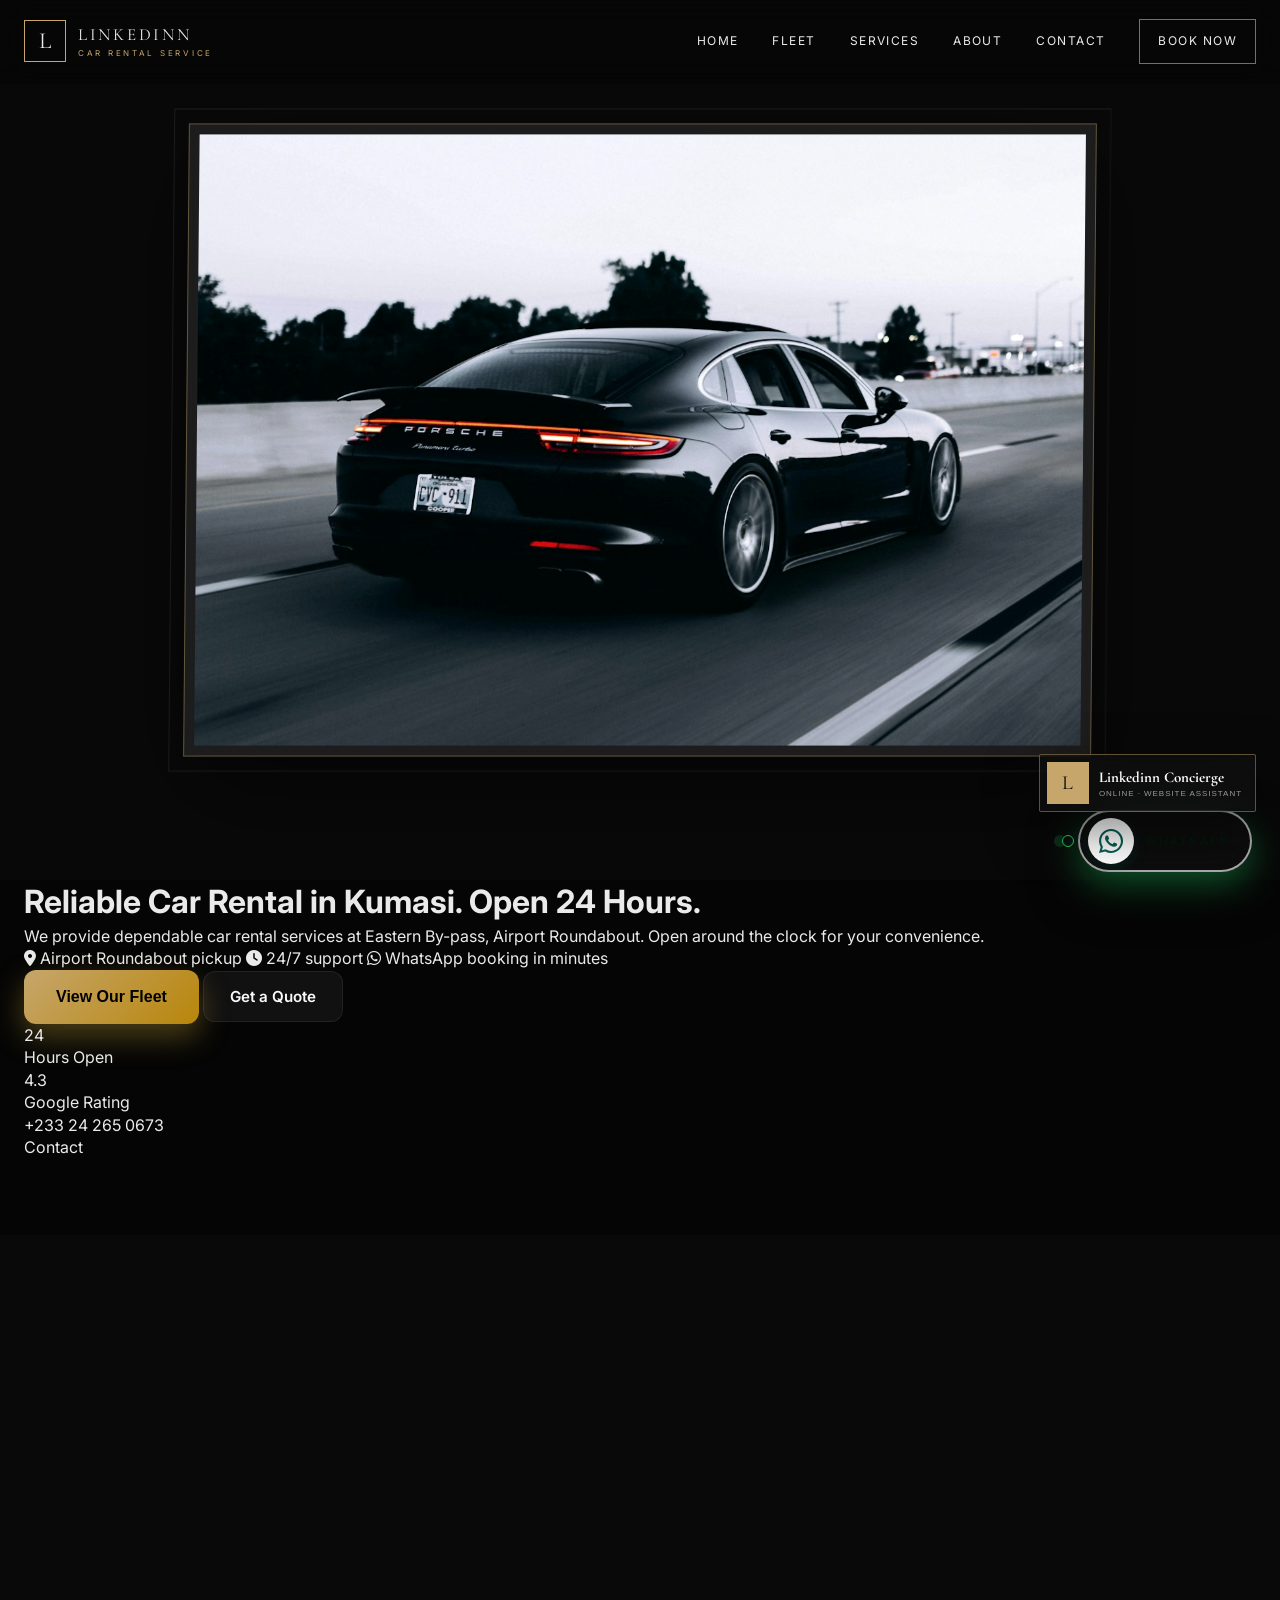
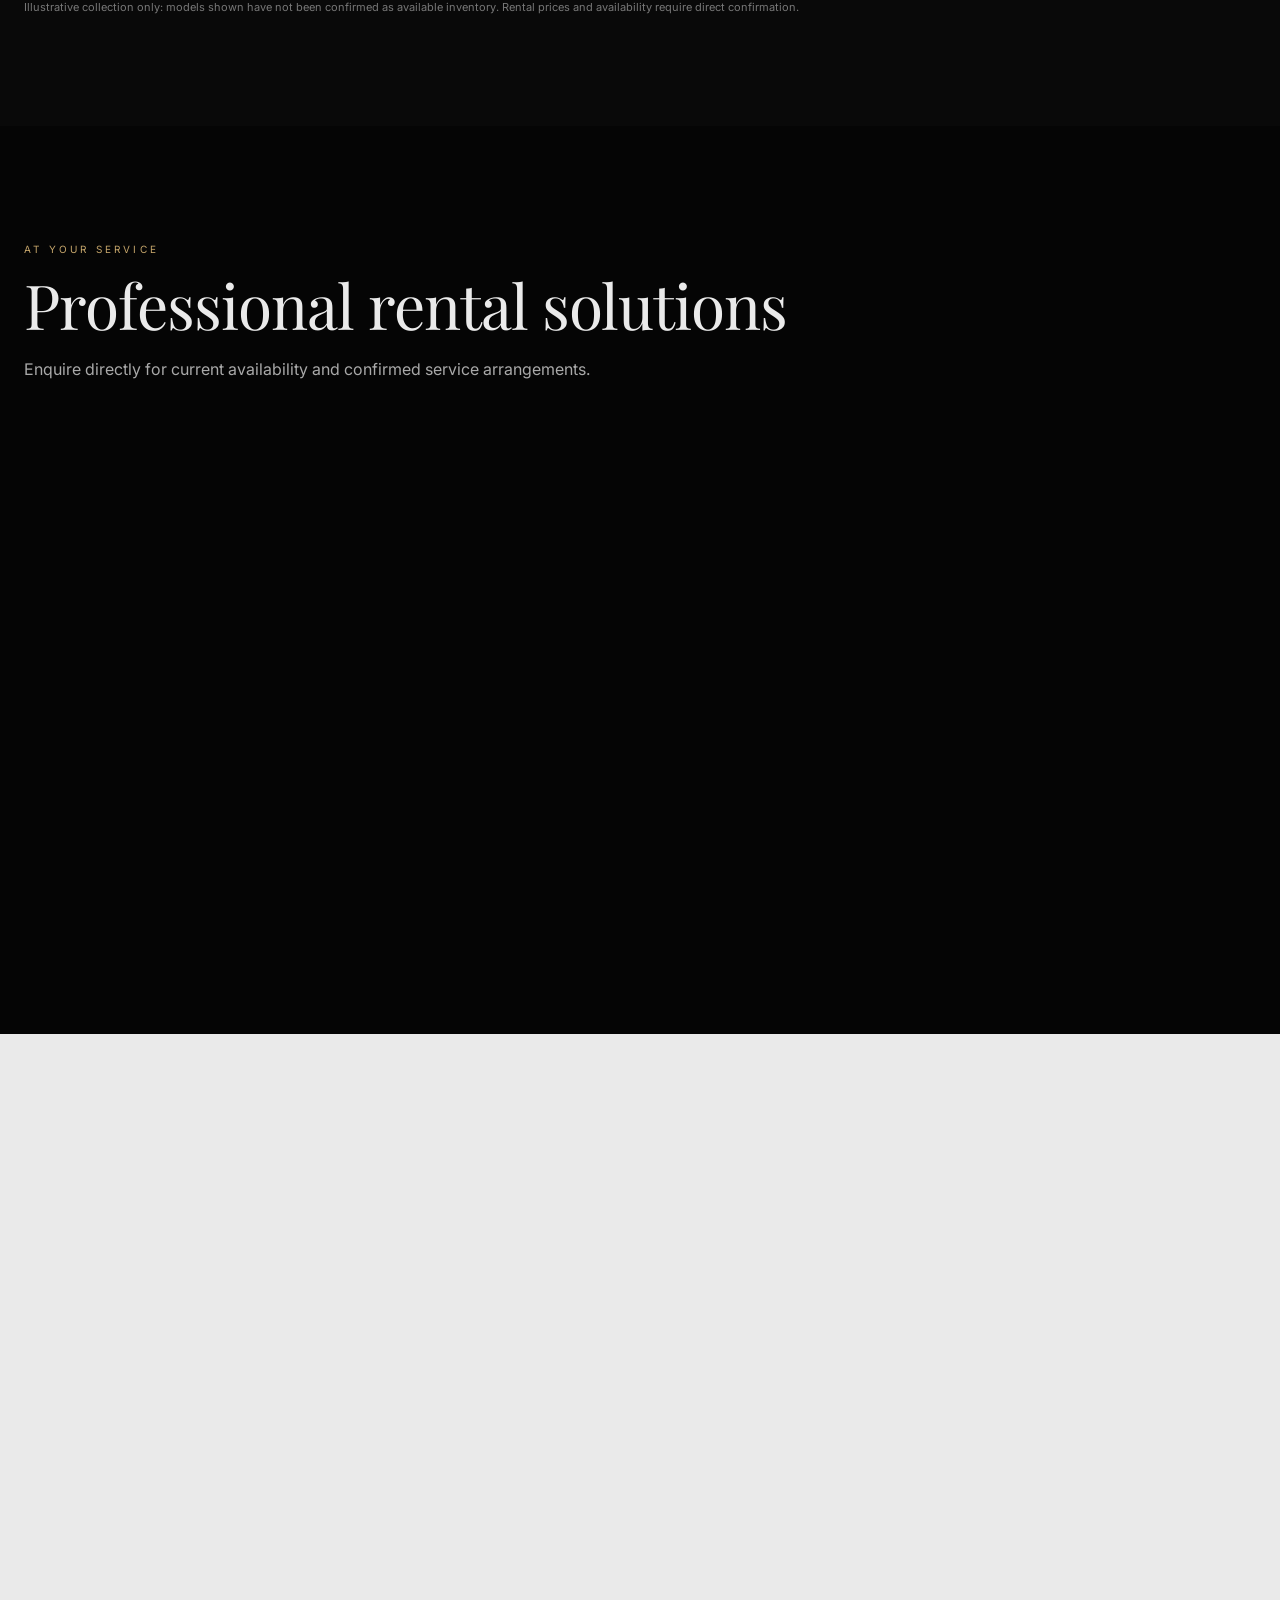
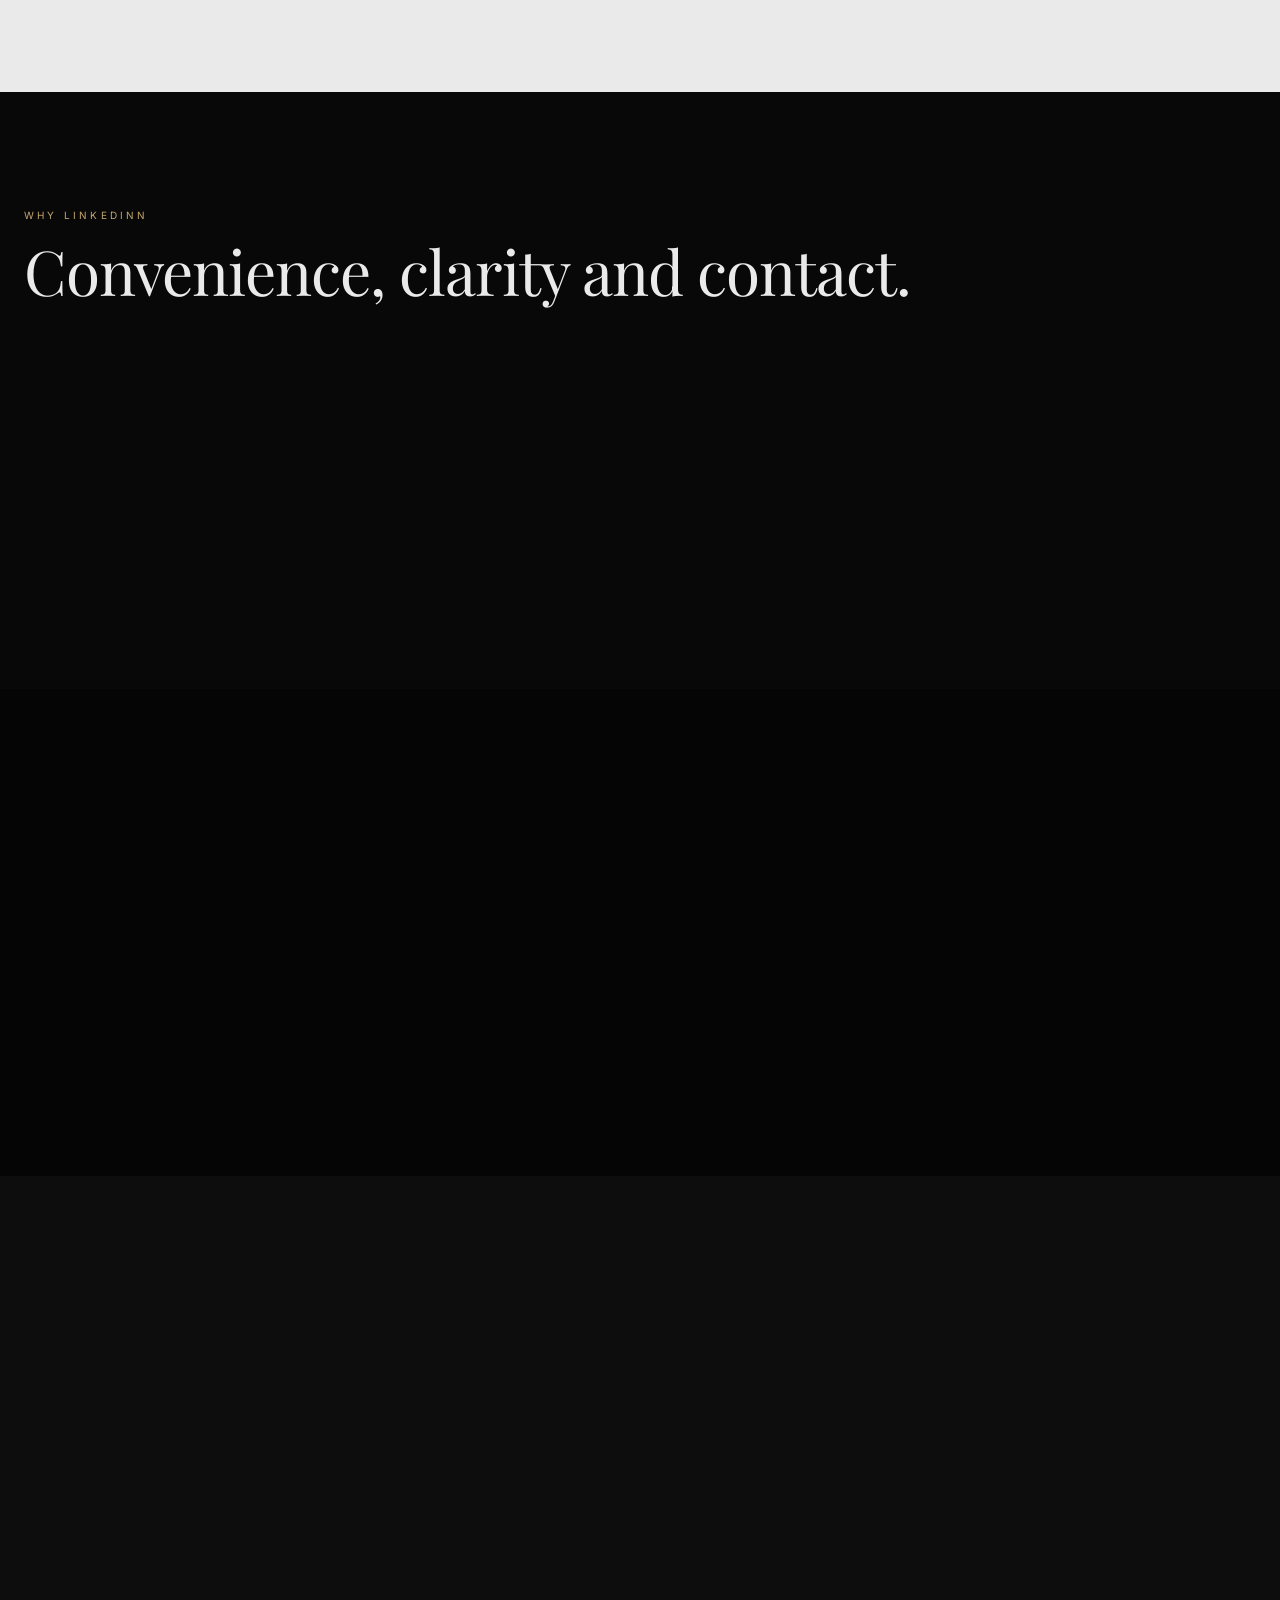
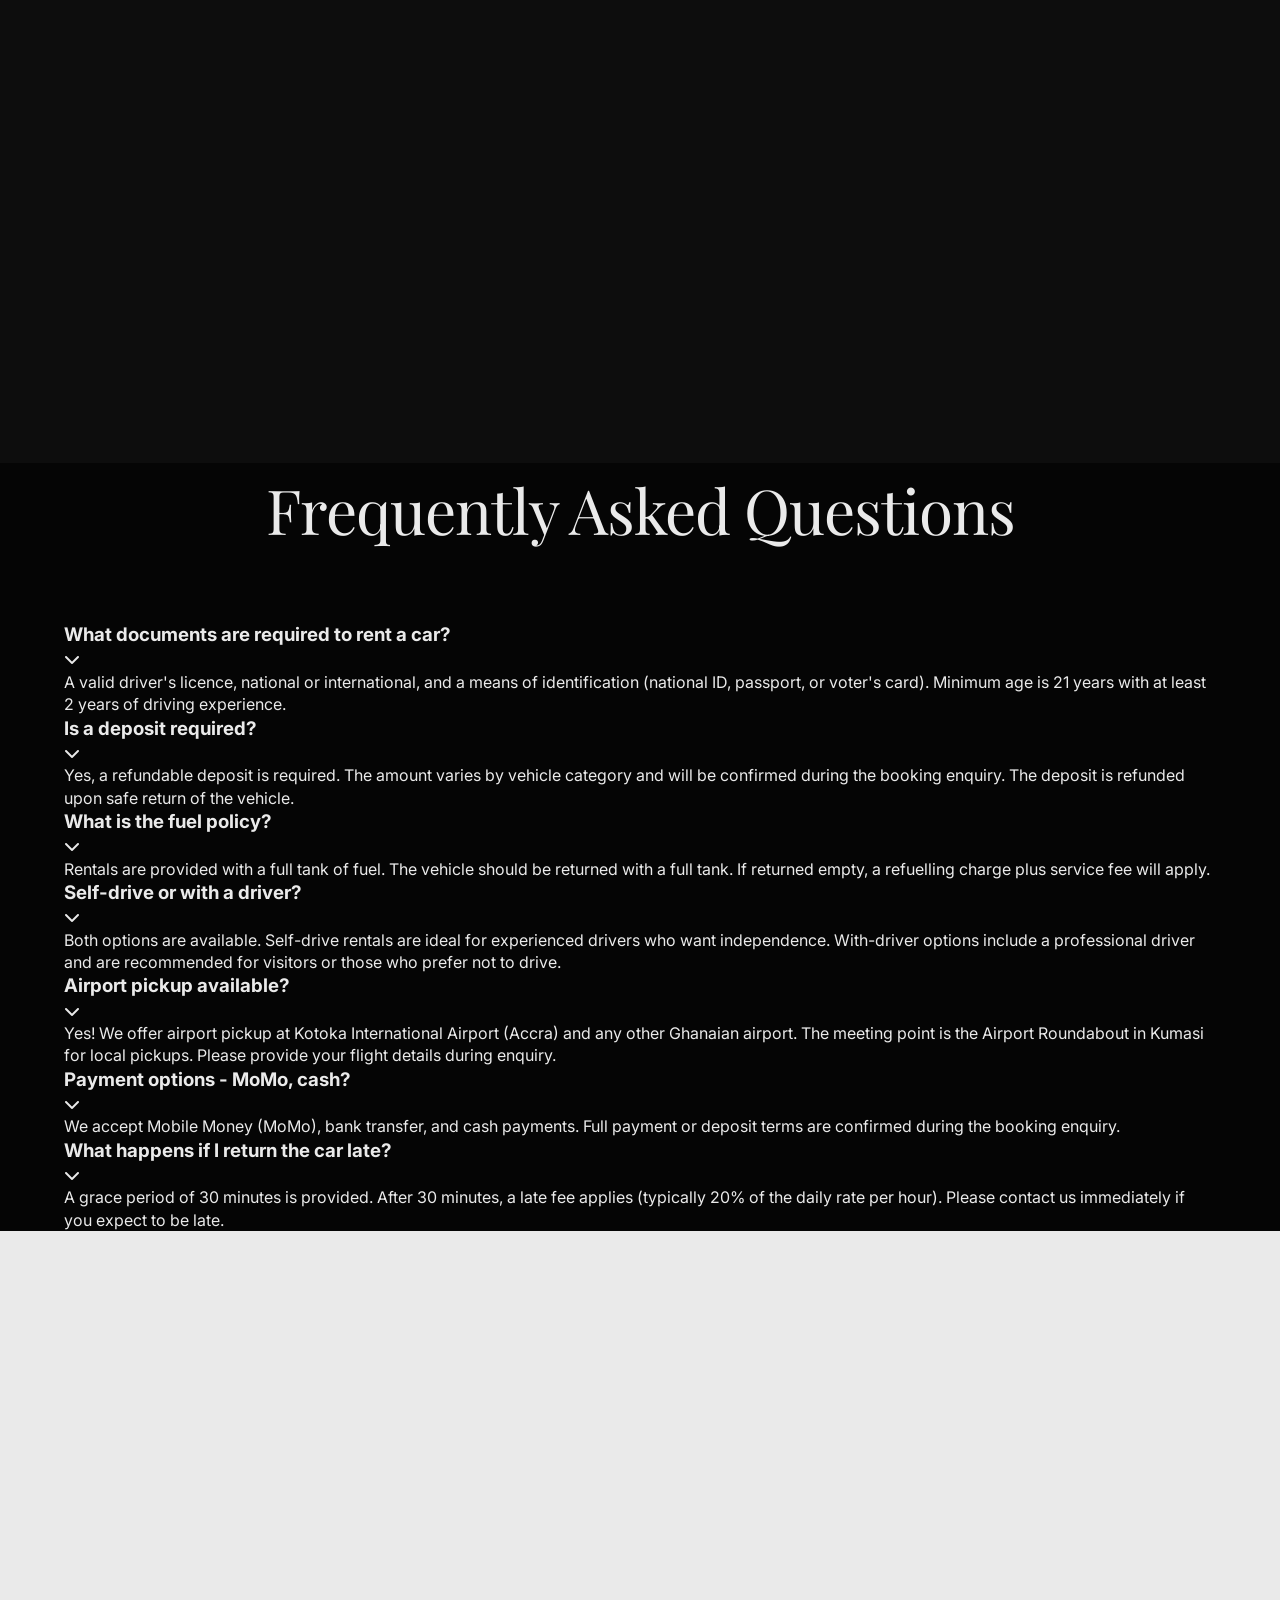
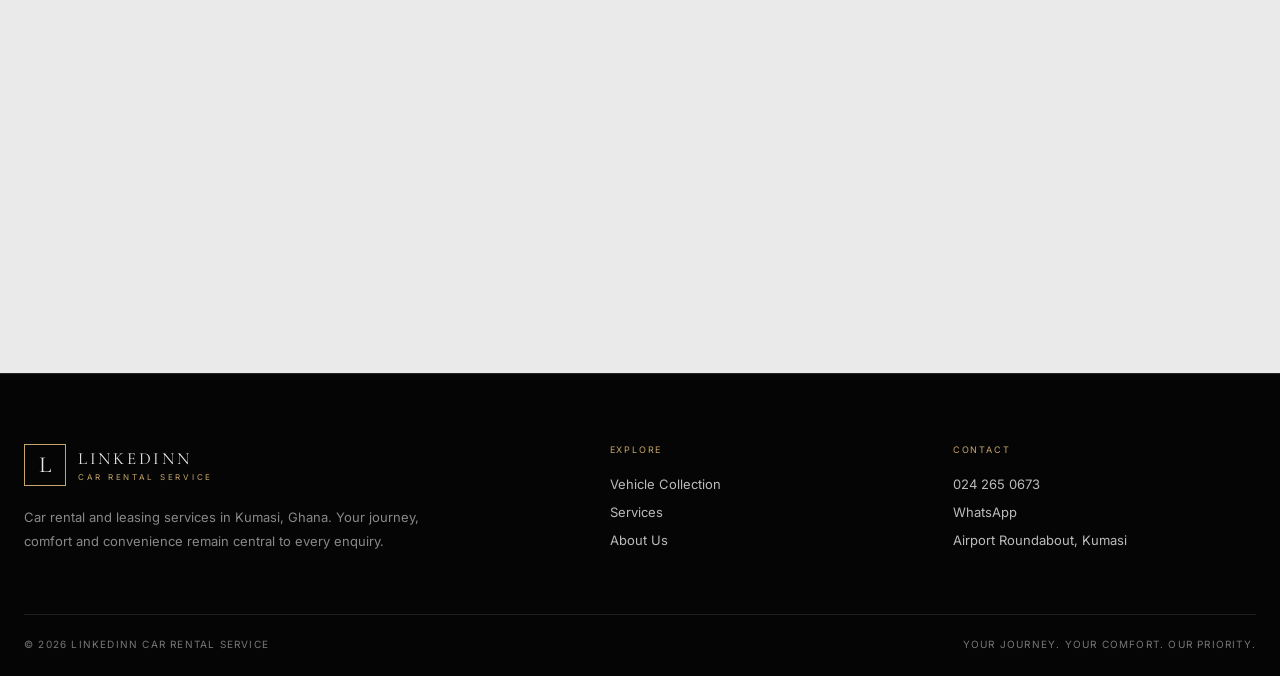
==== commit 9da72bf8: "Update website files" ====
--- a/index.html
+++ b/index.html
@@ -37,23 +37,30 @@
             </nav>
 
             <header class="hero-premium" id="home">
-                <div class="hero-media"></div><div class="hero-line"></div>
-                <div class="hero-vehicle-stage" aria-hidden="true">
-                    <div class="stage-orbit orbit-one"></div>
-                    <div class="stage-orbit orbit-two"></div>
+                
+                
+                    
+                    
                     <div class="stage-frame"><img src="assets/vehicles/hero.jpg" alt="Luxury sports vehicle" loading="eager" onerror="this.onerror=null;this.src='assets/vehicles/s-class.jpg'"></div>
                 </div>
                 <div class="hero-inner">
-                    <div class="availability">AVAILABLE 24 HOURS</div>
-                    <h1>Experience Luxury.<em>Drive Excellence.</em></h1>
-                    <p class="hero-copy">Discover a new standard of comfort, elegance and convenience with Linkedinn Car Rental Service. Your next journey begins with the right vehicle.</p>
-                    <div class="hero-actions">
-                        <a class="gold-btn" href="#fleet">Explore Our Fleet</a>
-                        <a class="outline-btn" href="#booking">Book Your Ride</a>
-                    </div>
-                    <div class="hero-meta">
-                        <div><strong>Kumasi, Ghana</strong>Eastern By-pass</div>
-                        <div><strong>24 / 7</strong>Always available</div>
+                    <div class="hero-bg"></div>
+                <div class="hero-overlay"></div>
+                    <h1>Reliable Car Rental in Kumasi. Open 24 Hours.</h1>
+                    <p class="hero-subtitle">We provide dependable car rental services at Eastern By-pass, Airport Roundabout. Open around the clock for your convenience.</p>
+                    <div class="hero-badge">
+                        <span><i class="fas fa-map-marker-alt"></i> Airport Roundabout pickup</span>
+                        <span><i class="fas fa-clock"></i> 24/7 support</span>
+                        <span><i class="fab fa-whatsapp"></i> WhatsApp booking in minutes</span>
+                    </div>
+                    <div class="hero-cta">
+                        <a class="btn-primary" href="#fleet">View Our Fleet</a>
+                        <a class="btn-ghost" href="#booking">Get a Quote</a>
+                    </div>
+                    <div class="hero-stats">
+                        <div class="stat-item"><div class="stat-number">24</div><div class="stat-label">Hours Open</div></div>
+                        <div class="stat-item"><div class="stat-number">4.3</div><div class="stat-label">Google Rating</div></div>
+                        <div class="stat-item"><div class="stat-number">+233 24 265 0673</div><div class="stat-label">Contact</div></div>
                     </div>
                 </div>
             </header>
@@ -127,6 +134,23 @@
                                 <div class="field"><label for="customer-email">Email address</label><input id="customer-email" name="email" type="email" autocomplete="email"></div>
                                 <div class="field"><label for="preferred-vehicle">Preferred vehicle *</label><input id="preferred-vehicle" name="vehicle" required placeholder="Select or enter a model"></div>
                                 <div class="field"><label for="pickup-date">Pickup date *</label><input id="pickup-date" name="pickup" type="date" required></div>
+                                <div class="field"><label for="pickup-time">Pickup time *</label>
+                                    <select id="pickup-time" name="pickupTime" required>
+                                        <option value="" disabled selected>Select pickup time</option>
+                                        <option value="08:00">08:00 AM</option>
+                                        <option value="10:00">10:00 AM</option>
+                                        <option value="12:00">12:00 PM</option>
+                                        <option value="14:00">02:00 PM</option>
+                                        <option value="16:00">04:00 PM</option>
+                                        <option value="18:00">06:00 PM</option>
+                                    </select>
+                                </div>
+                                <div class="field"><label>Rental type *</label>
+                                    <div class="radio-group">
+                                        <label><input type="radio" name="rentalType" value="self-drive" required> Self-drive</label>
+                                        <label><input type="radio" name="rentalType" value="with-driver" checked> With driver</label>
+                                    </div>
+                                </div>
                                 <div class="field"><label for="return-date">Return date *</label><input id="return-date" name="return" type="date" required></div>
                                 <div class="field"><label for="pickup-location">Pickup location *</label><input id="pickup-location" name="location" required value="Eastern By-pass, Airport Roundabout, Kumasi"></div>
                                 <div class="field"><label for="destination">Destination</label><input id="destination" name="destination"></div>
@@ -139,7 +163,81 @@
                     </div>
                 </section>
 
-                <section class="section-premium contact-section" id="contact">
+                <!-- FAQ Section -->
+<section class="faq-section" id="faq">
+    <div class="section-container">
+        <div class="section-header">
+            <h2 class="section-title">Frequently Asked Questions</h2>
+        </div>
+        <div class="faq-accordion">
+            <div class="faq-item">
+                <div class="faq-question">
+                    <h3>What documents are required to rent a car?</h3>
+                    <span class="faq-icon"><i class="fas fa-chevron-down"></i></span>
+                </div>
+                <div class="faq-answer">
+                    <p>A valid driver's licence, national or international, and a means of identification (national ID, passport, or voter's card). Minimum age is 21 years with at least 2 years of driving experience.</p>
+                </div>
+            </div>
+            <div class="faq-item">
+                <div class="faq-question">
+                    <h3>Is a deposit required?</h3>
+                    <span class="faq-icon"><i class="fas fa-chevron-down"></i></span>
+                </div>
+                <div class="faq-answer">
+                    <p>Yes, a refundable deposit is required. The amount varies by vehicle category and will be confirmed during the booking enquiry. The deposit is refunded upon safe return of the vehicle.</p>
+                </div>
+            </div>
+            <div class="faq-item">
+                <div class="faq-question">
+                    <h3>What is the fuel policy?</h3>
+                    <span class="faq-icon"><i class="fas fa-chevron-down"></i></span>
+                </div>
+                <div class="faq-answer">
+                    <p>Rentals are provided with a full tank of fuel. The vehicle should be returned with a full tank. If returned empty, a refuelling charge plus service fee will apply.</p>
+                </div>
+            </div>
+            <div class="faq-item">
+                <div class="faq-question">
+                    <h3>Self-drive or with a driver?</h3>
+                    <span class="faq-icon"><i class="fas fa-chevron-down"></i></span>
+                </div>
+                <div class="faq-answer">
+                    <p>Both options are available. Self-drive rentals are ideal for experienced drivers who want independence. With-driver options include a professional driver and are recommended for visitors or those who prefer not to drive.</p>
+                </div>
+            </div>
+            <div class="faq-item">
+                <div class="faq-question">
+                    <h3>Airport pickup available?</h3>
+                    <span class="faq-icon"><i class="fas fa-chevron-down"></i></span>
+                </div>
+                <div class="faq-answer">
+                    <p>Yes! We offer airport pickup at Kotoka International Airport (Accra) and any other Ghanaian airport. The meeting point is the Airport Roundabout in Kumasi for local pickups. Please provide your flight details during enquiry.</p>
+                </div>
+            </div>
+            <div class="faq-item">
+                <div class="faq-question">
+                    <h3>Payment options - MoMo, cash?</h3>
+                    <span class="faq-icon"><i class="fas fa-chevron-down"></i></span>
+                </div>
+                <div class="faq-answer">
+                    <p>We accept Mobile Money (MoMo), bank transfer, and cash payments. Full payment or deposit terms are confirmed during the booking enquiry.</p>
+                </div>
+            </div>
+            <div class="faq-item">
+                <div class="faq-question">
+                    <h3>What happens if I return the car late?</h3>
+                    <span class="faq-icon"><i class="fas fa-chevron-down"></i></span>
+                </div>
+                <div class="faq-answer">
+                    <p>A grace period of 30 minutes is provided. After 30 minutes, a late fee applies (typically 20% of the daily rate per hour). Please contact us immediately if you expect to be late.</p>
+                </div>
+            </div>
+        </div>
+    </div>
+</section>
+
+<section class="section-premium contact-section" id="contact">
                     <div class="section-shell contact-layout">
                         <div class="fade-ready"><span class="eyebrow">Contact</span><h2 class="section-title">Visit or contact the team.</h2>
                             <div class="contact-list"><div class="contact-row"><small>Address</small><strong>Eastern By-pass, Airport Roundabout, Kumasi, Ghana</strong></div><div class="contact-row"><small>Telephone</small><a href="tel:+233242650673">024 265 0673</a></div><div class="contact-row"><small>Availability</small><strong>Open 24 Hours</strong></div></div>
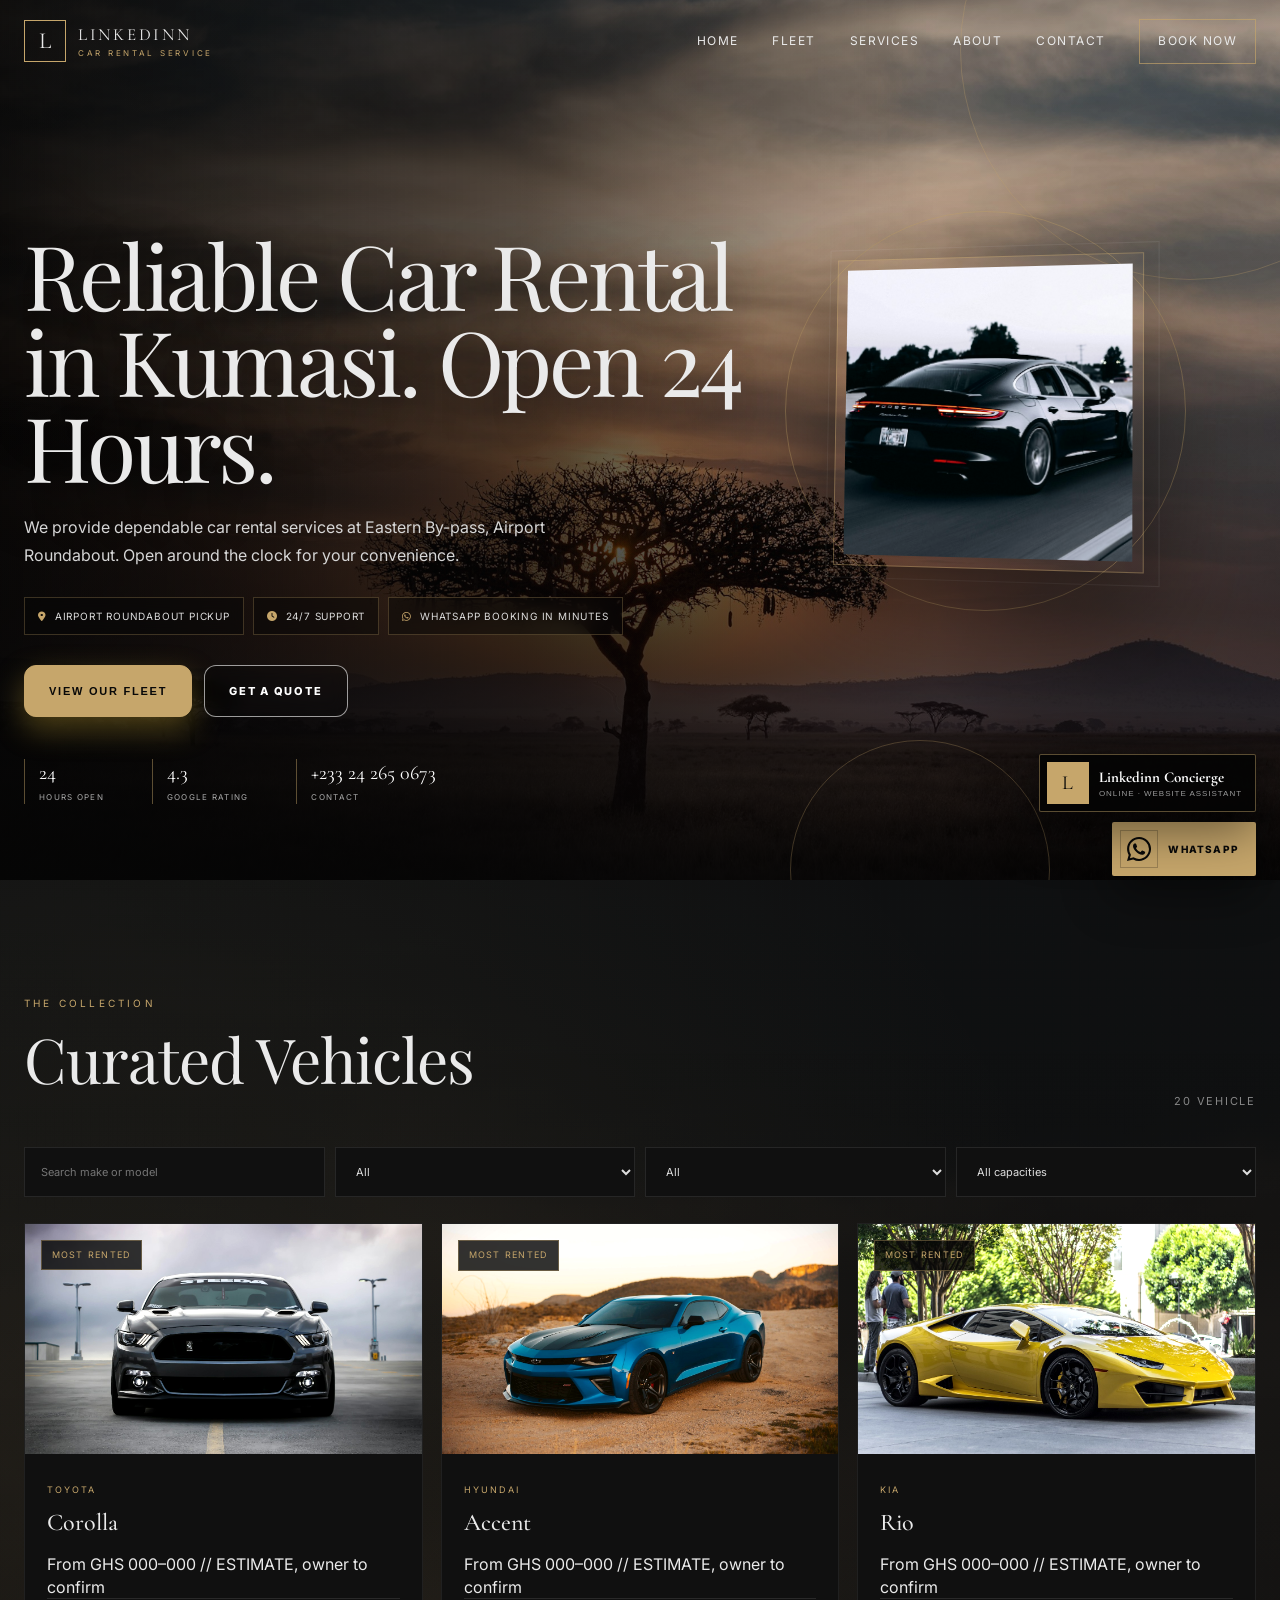
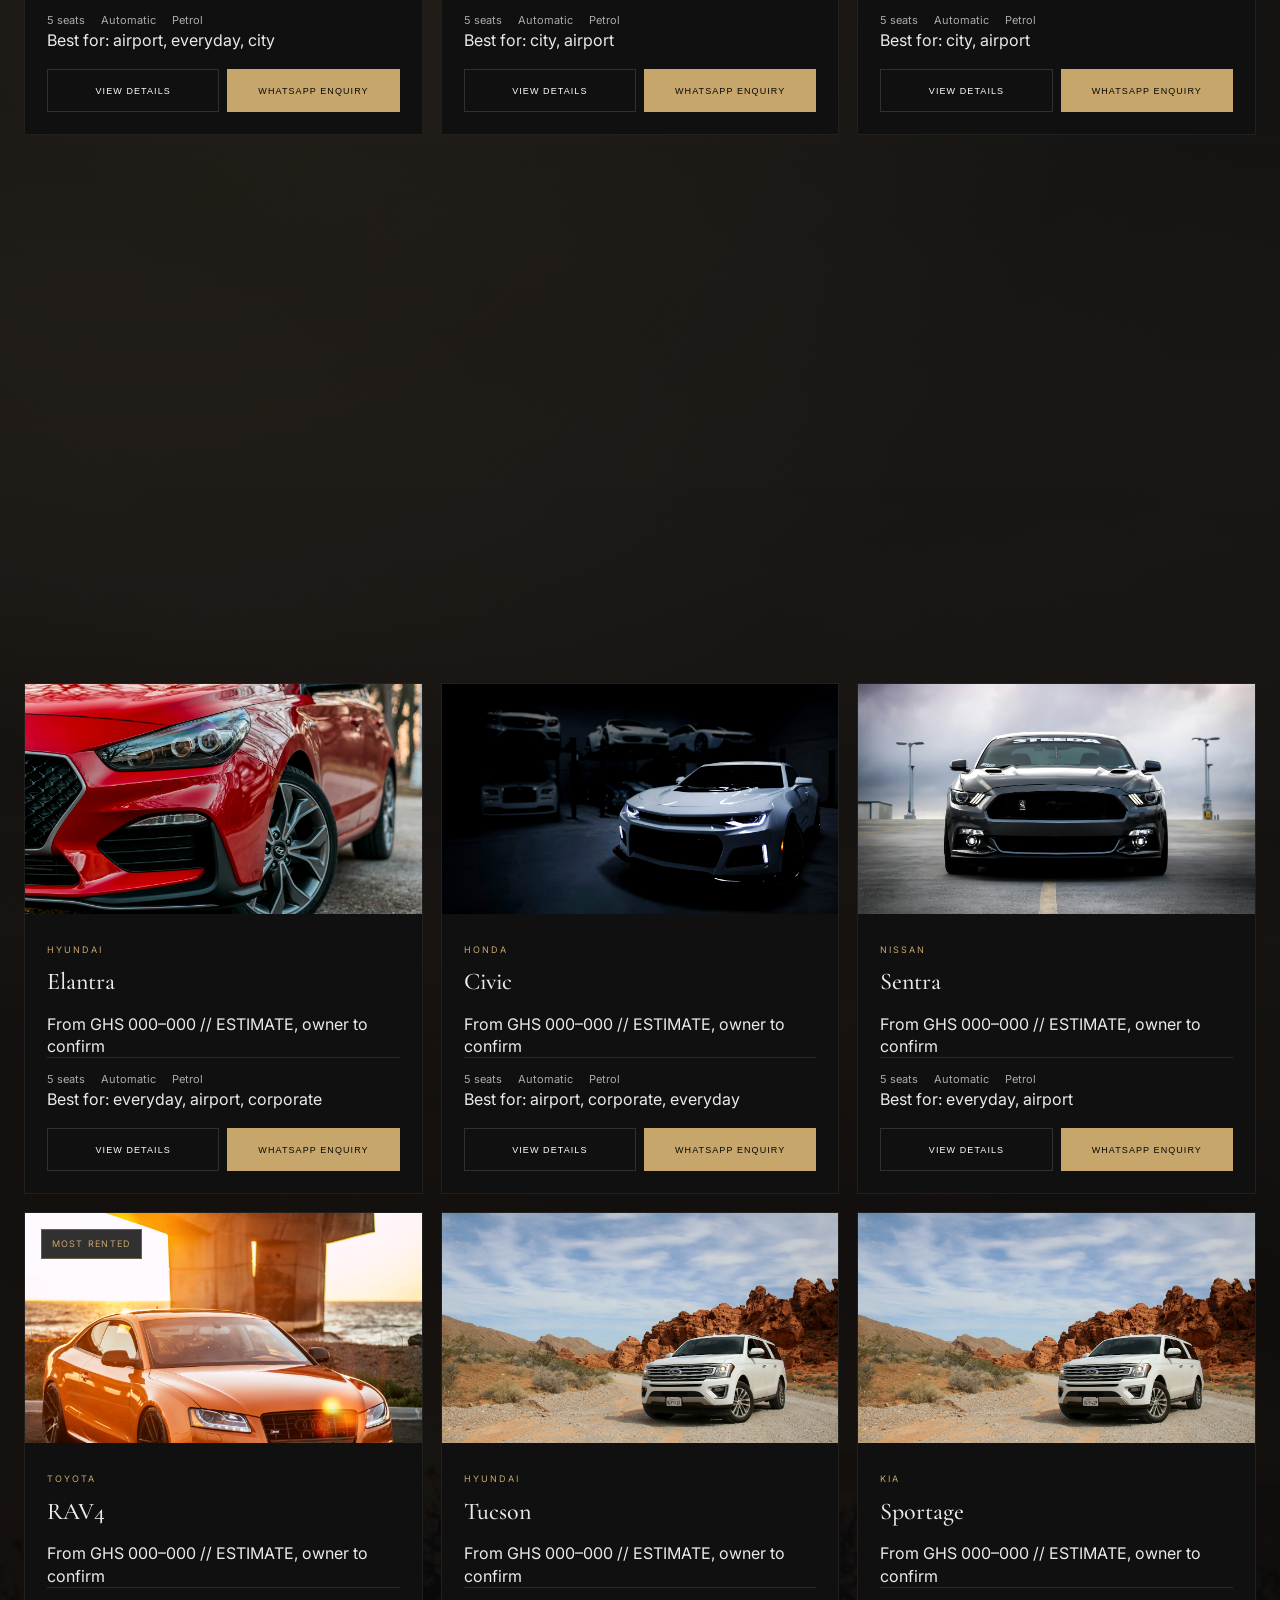
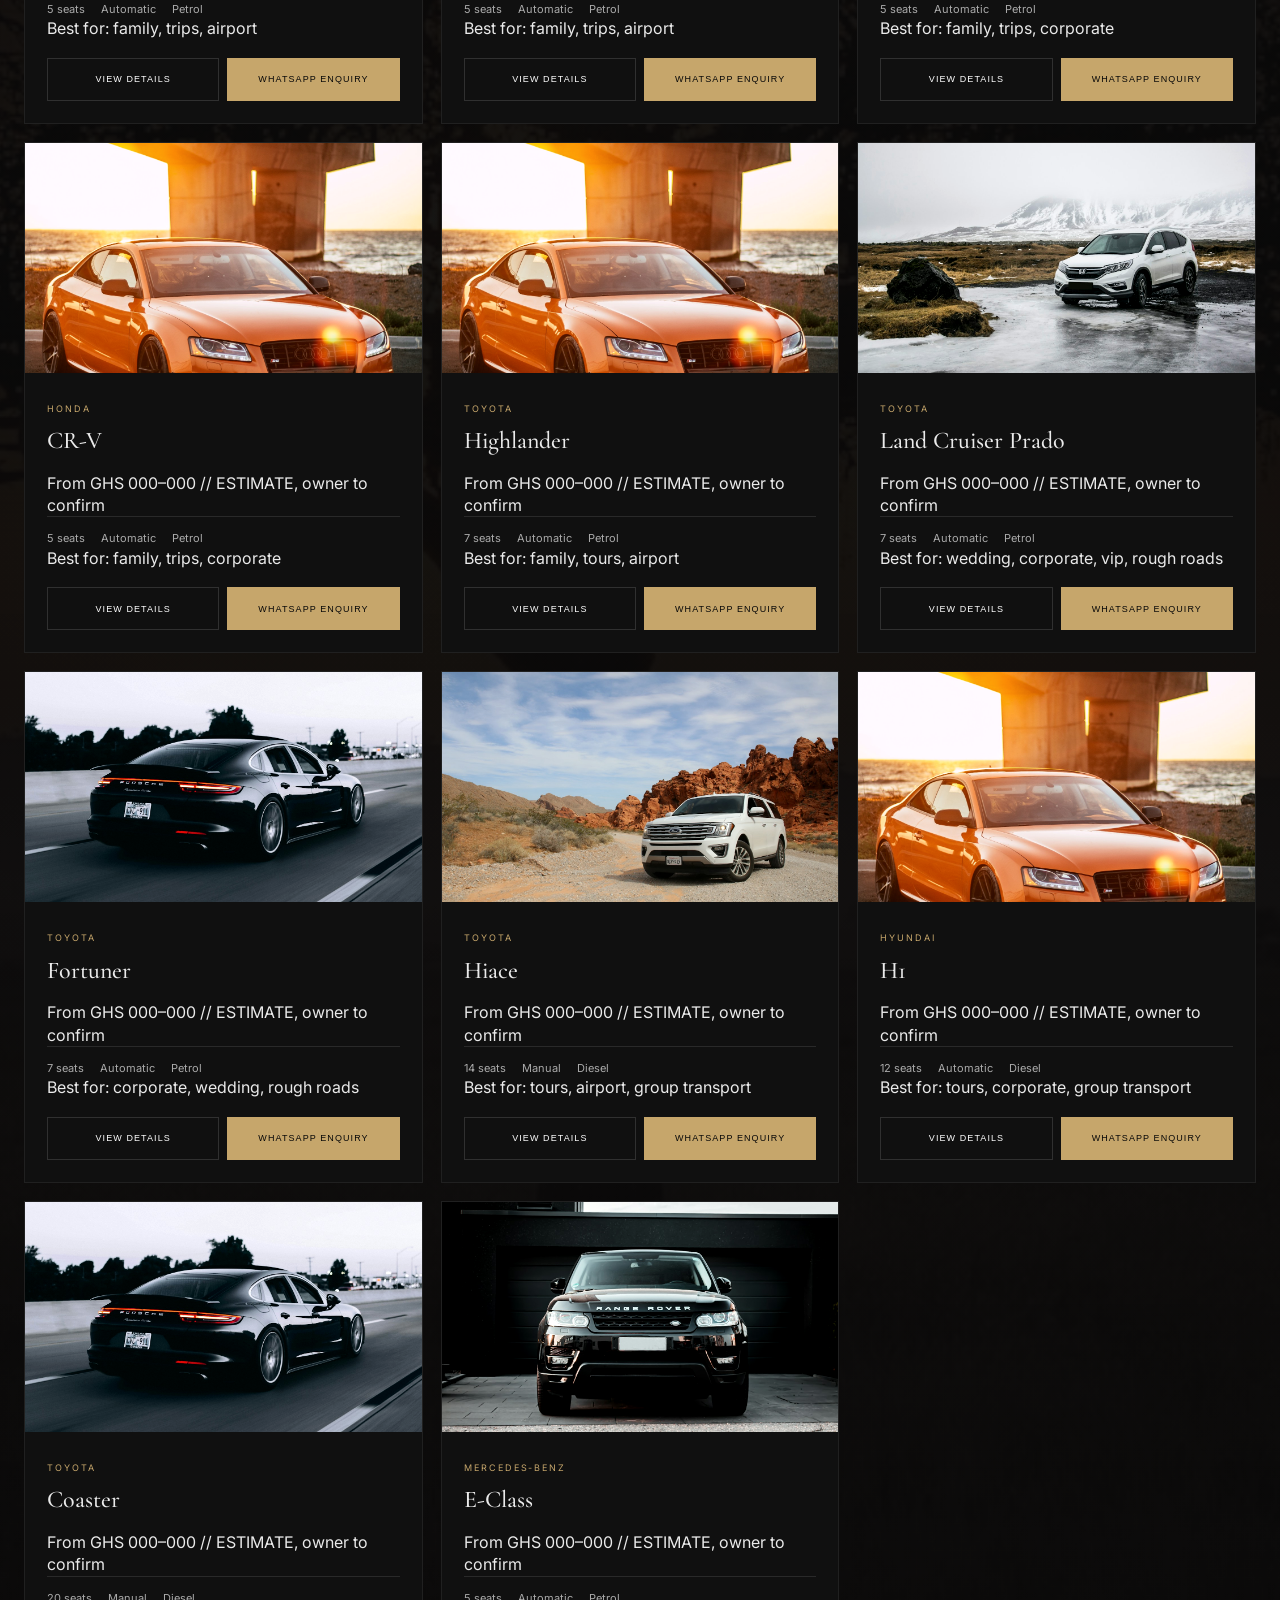
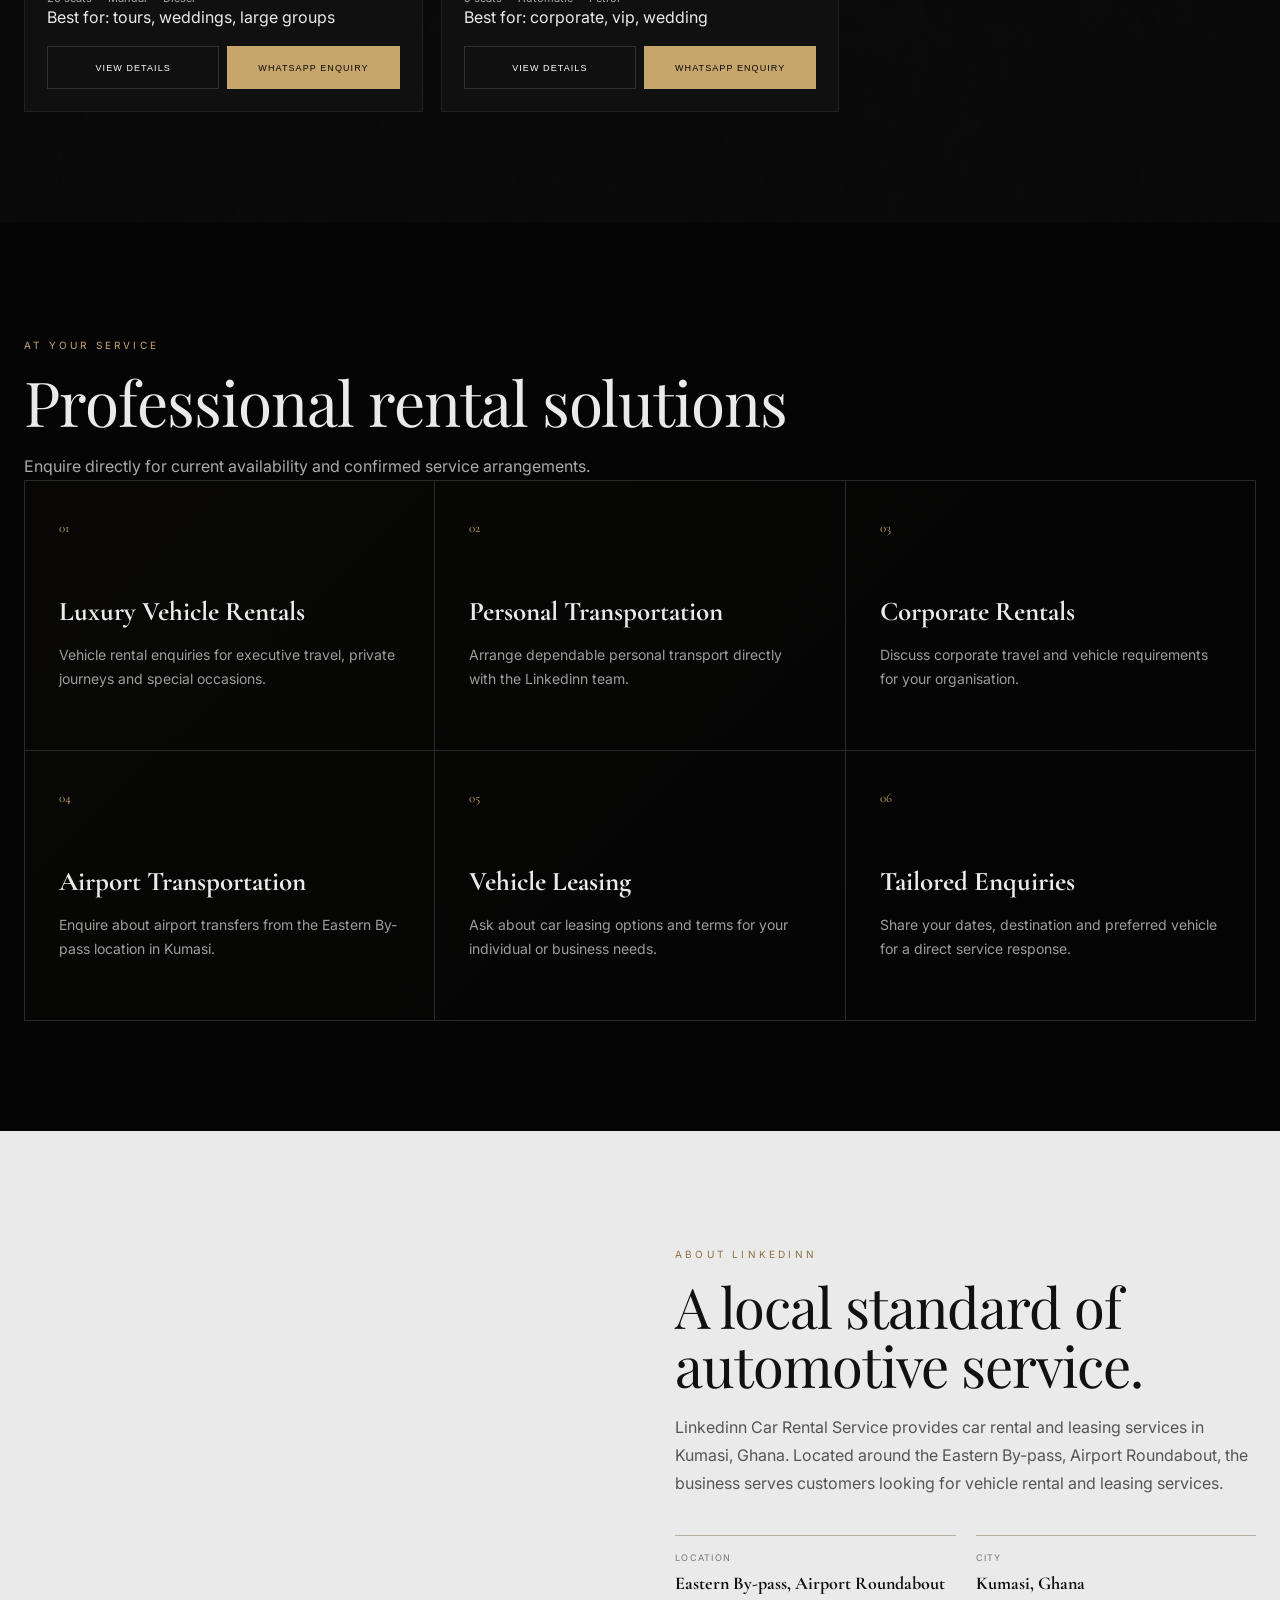
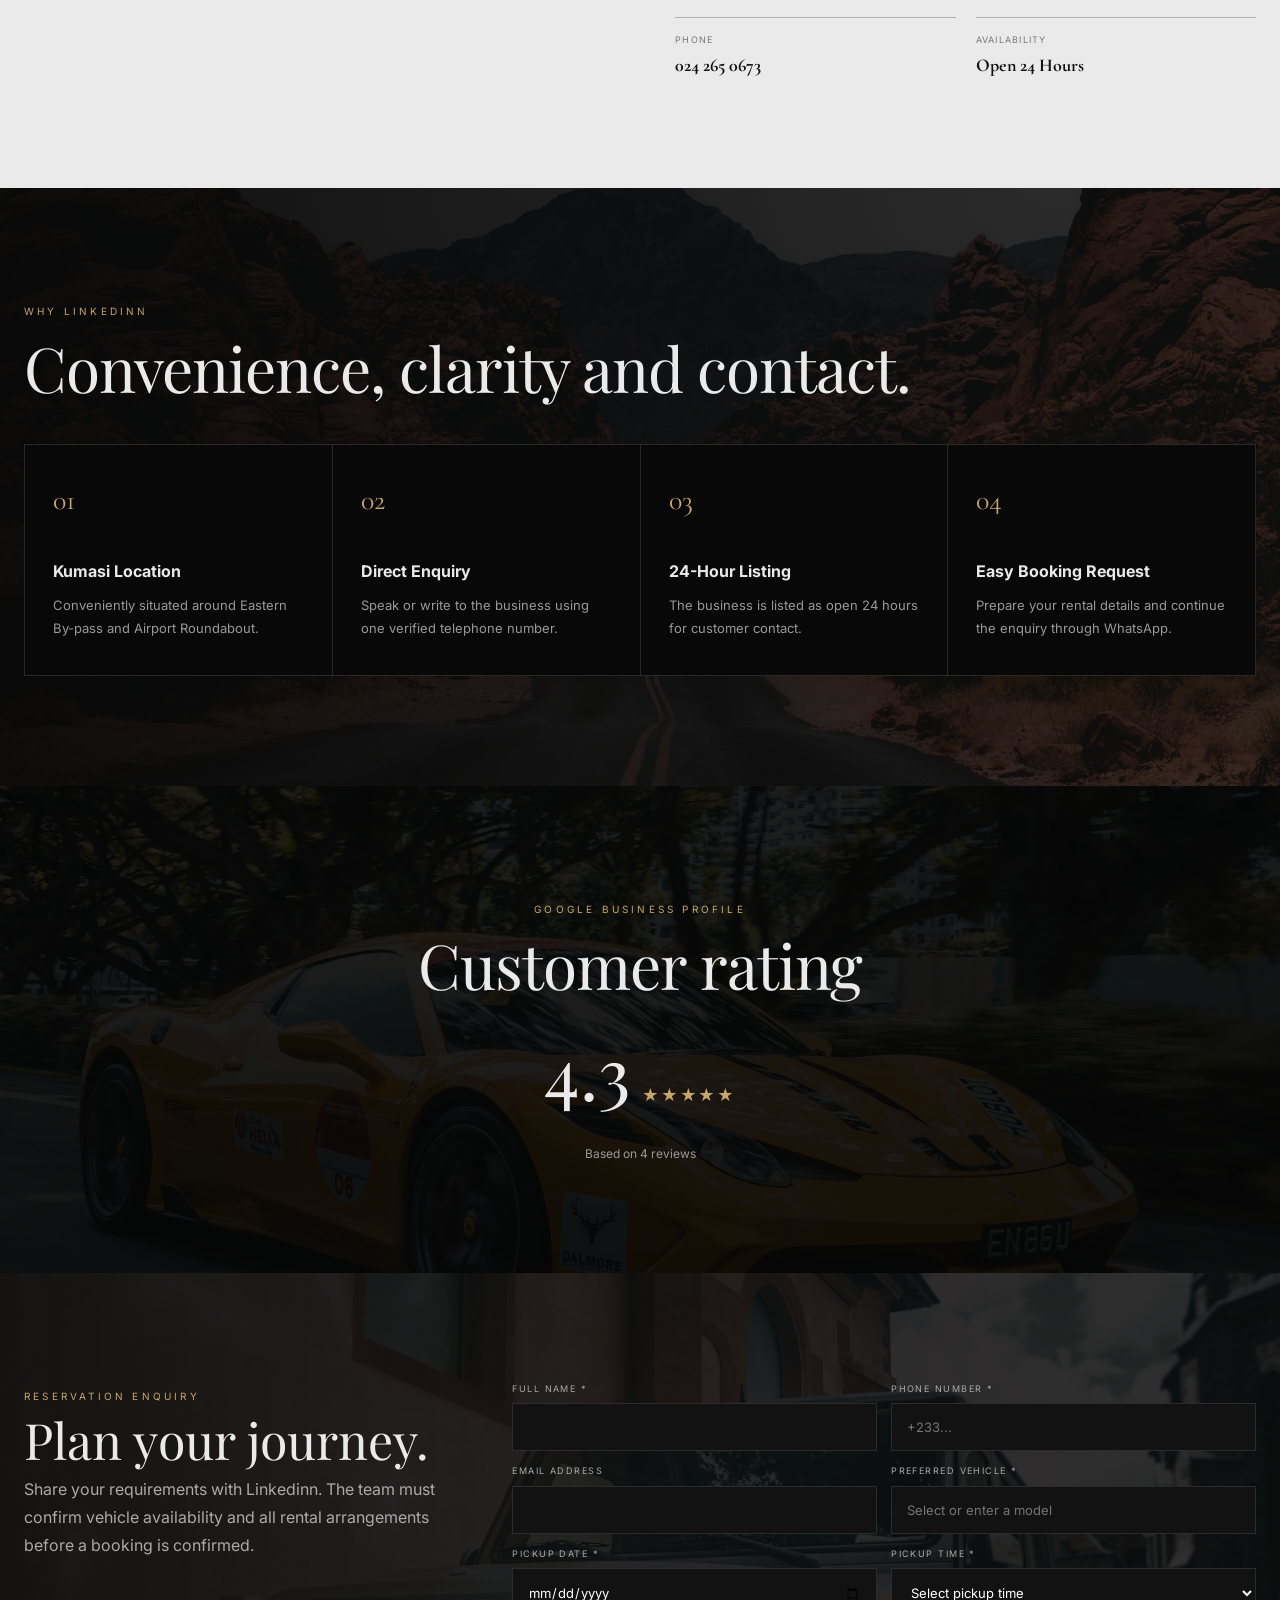
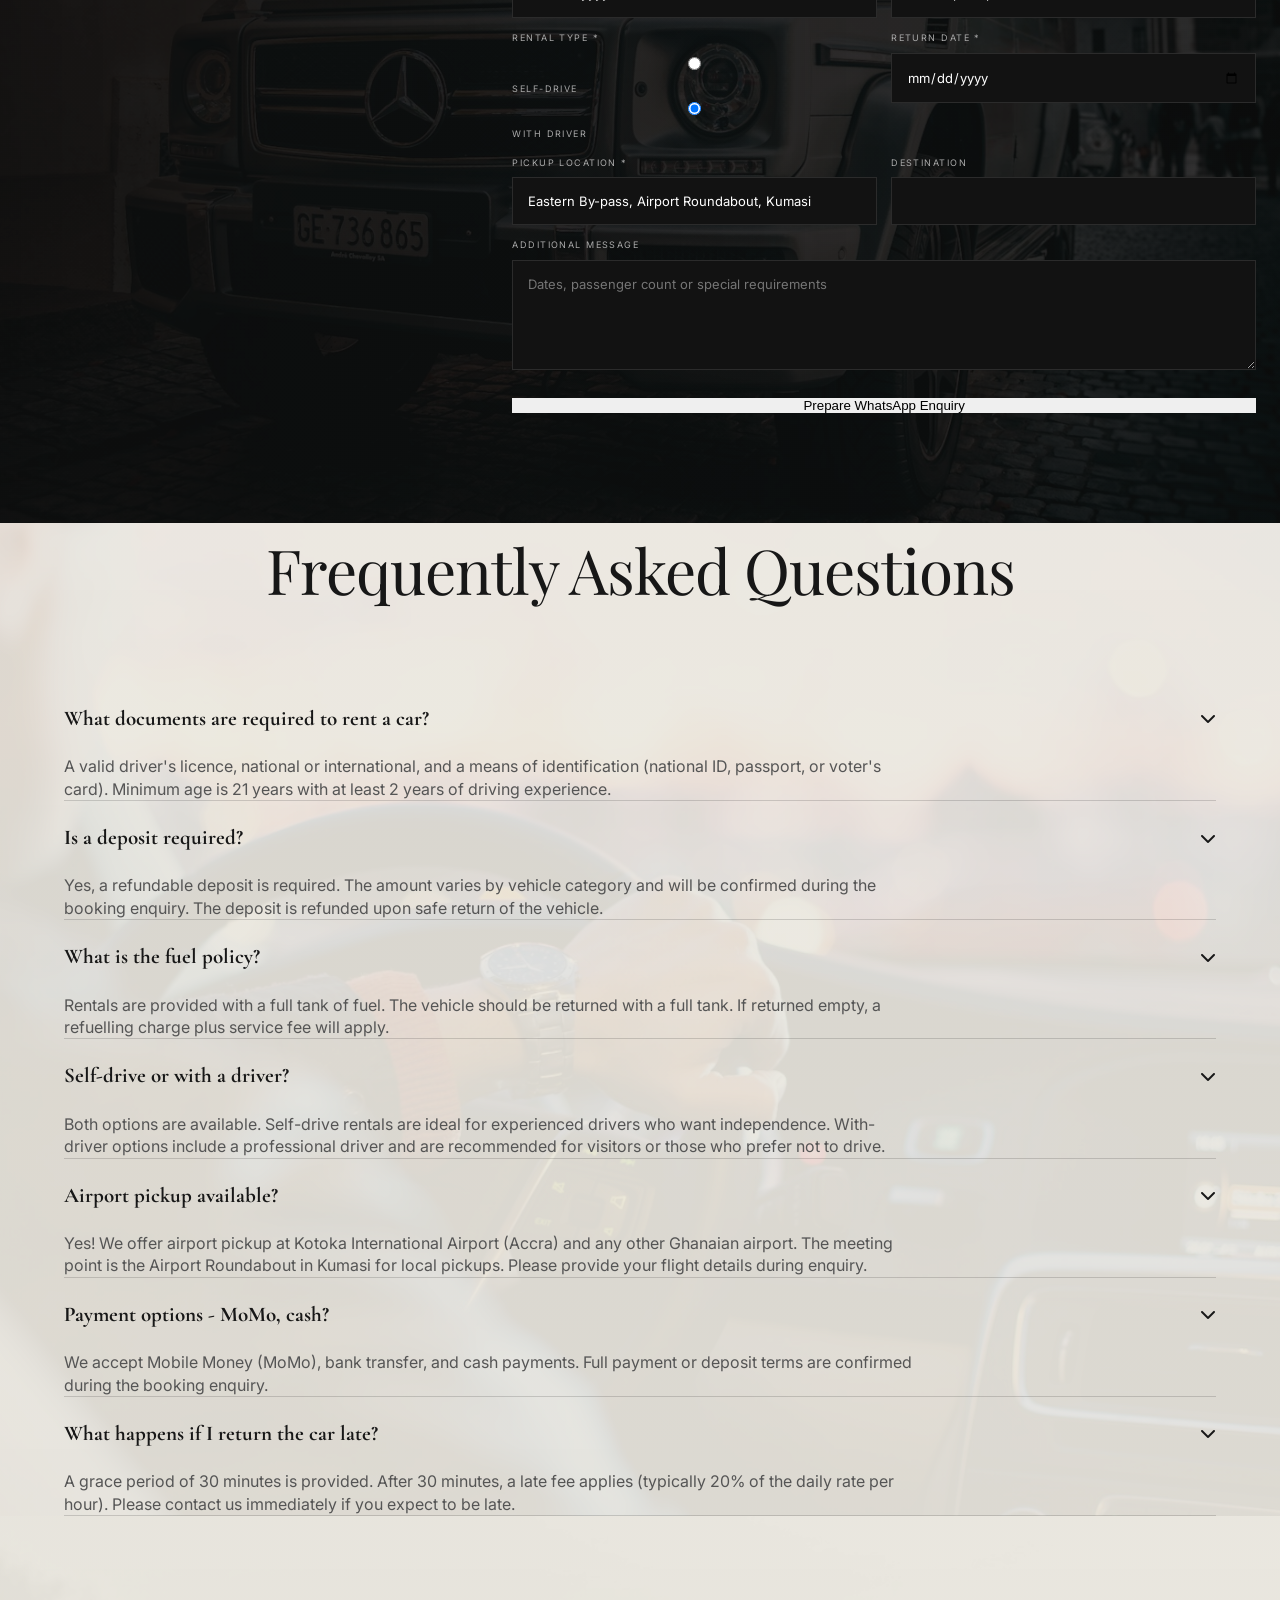
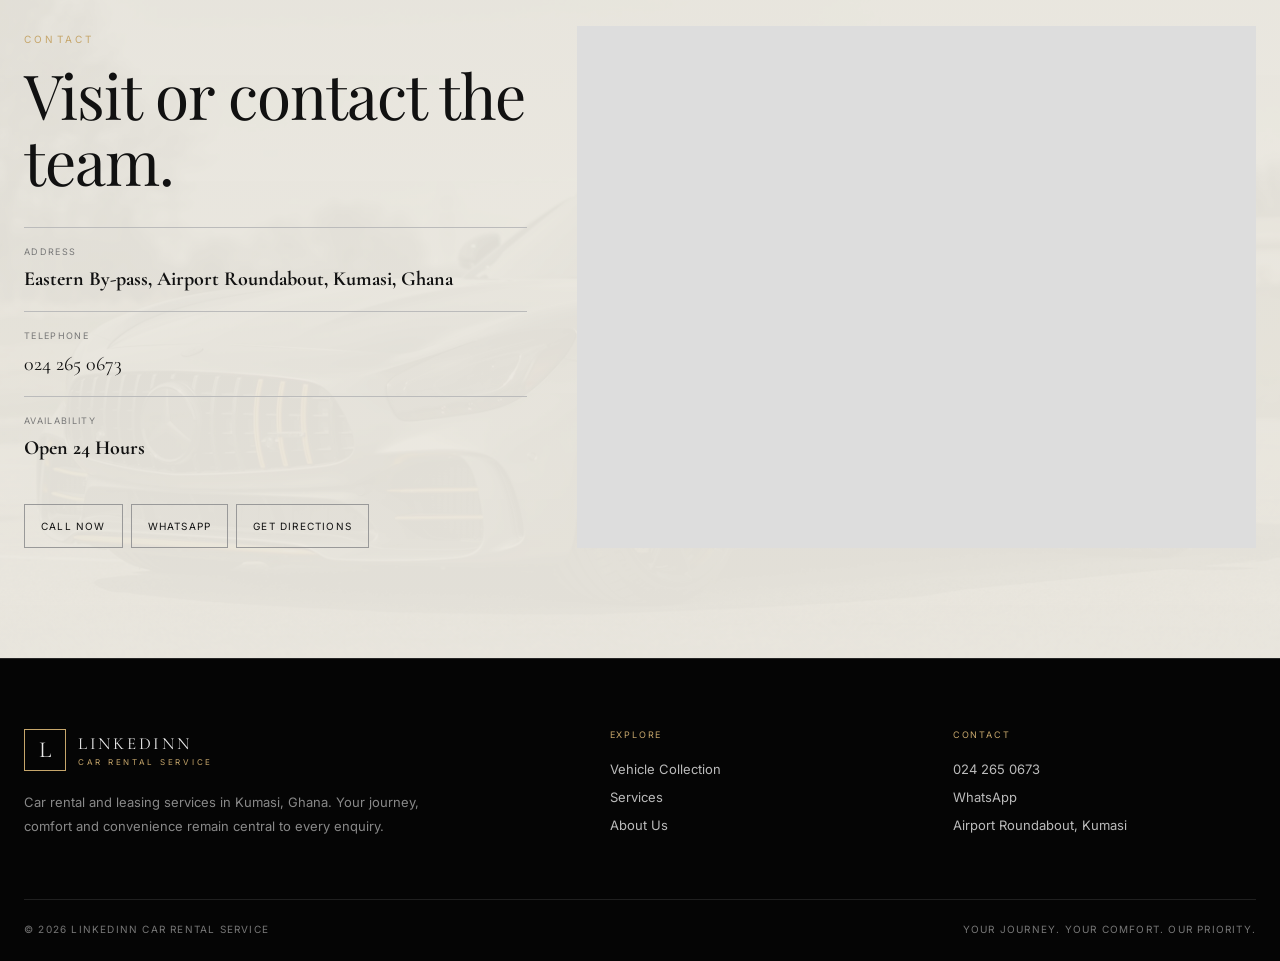
==== commit bc1f597e: "Upgrade website visuals, fleet and booking" ====
--- a/index.html
+++ b/index.html
@@ -16,7 +16,7 @@
     <link rel="stylesheet" href="https://cdnjs.cloudflare.com/ajax/libs/font-awesome/6.4.0/css/all.min.css">
     <link rel="stylesheet" href="style.css">
     <link rel="stylesheet" href="premium.css">
-    <script src="premium.js" defer></script>
+    <script src="premium.fixed.js" defer></script>
     <script type="application/ld+json">{"@context":"https://schema.org","@type":"LocalBusiness","name":"Linkedinn Car Rental Service","description":"Car rental and leasing service in Kumasi, Ghana.","telephone":"+233242650673","address":{"@type":"PostalAddress","streetAddress":"Eastern By-pass, Airport Roundabout","addressLocality":"Kumasi","addressCountry":"GH"},"openingHours":"Mo-Su 00:00-23:59","aggregateRating":{"@type":"AggregateRating","ratingValue":"4.3","reviewCount":"4"}}</script>
 </head>
 <body>
@@ -37,11 +37,14 @@
             </nav>
 
             <header class="hero-premium" id="home">
-                
-                
-                    
-                    
-                    <div class="stage-frame"><img src="assets/vehicles/hero.jpg" alt="Luxury sports vehicle" loading="eager" onerror="this.onerror=null;this.src='assets/vehicles/s-class.jpg'"></div>
+                <div class="hero-photo" aria-hidden="true"></div>
+                <div class="hero-shade" aria-hidden="true"></div>
+                <div class="hero-orb hero-orb-one" aria-hidden="true"></div>
+                <div class="hero-orb hero-orb-two" aria-hidden="true"></div>
+                <div class="hero-vehicle-stage" aria-hidden="true">
+                    <div class="stage-orbit orbit-one"></div>
+                    <div class="stage-orbit orbit-two"></div>
+                    <div class="stage-frame"><img src="assets/vehicles/hero.jpg" alt="Luxury vehicle" loading="eager" onerror="this.onerror=null;this.src='assets/vehicles/s-class.jpg'"></div>
                 </div>
                 <div class="hero-inner">
                     <div class="hero-bg"></div>
@@ -70,16 +73,15 @@
                     <div class="section-shell">
                         <div class="fleet-head fade-ready">
                             <div><span class="eyebrow">The Collection</span><h2 class="section-title">Curated Vehicles</h2></div>
-                            <div class="fleet-count" id="fleet-count">28 curated examples</div>
+                            <span class="fleet-count" id="fleet-count">Loading fleet...</span>
                         </div>
                         <div class="fleet-controls fade-ready">
                             <input class="search-input" id="vehicle-search" type="search" placeholder="Search make or model">
                             <select class="filter-select" id="brand-filter" aria-label="Filter by brand"><option>All</option><option>Toyota</option><option>Hyundai</option><option>Kia</option><option>Honda</option><option>Nissan</option><option>Mazda</option><option>Suzuki</option><option>Volkswagen</option><option>Ford</option><option>Chevrolet</option></select>
-                            <select class="filter-select" id="category-filter" aria-label="Filter by category"><option>All</option><option>Compact Sedan</option><option>Mid-size Sedan</option><option>Compact SUV</option><option>Mid-size SUV</option><option>Economy Hatchback</option></select>
+                            <select class="filter-select" id="category-filter" aria-label="Filter by category"><option>All</option><option>economy</option><option>sedan</option><option>suv</option><option>executive</option><option>van</option></select>
                             <select class="filter-select" id="seats-filter" aria-label="Filter by seats"><option value="All">All capacities</option><option value="4">4+ seats</option><option value="5">5+ seats</option><option value="7">7+ seats</option></select>
                         </div>
                         <div class="vehicle-grid" id="vehicle-grid"></div>
-                        <p class="inventory-note">Illustrative collection only: models shown have not been confirmed as available inventory. Rental prices and availability require direct confirmation.</p>
                     </div>
                 </section>
 
--- a/premium.css
+++ b/premium.css
@@ -1,3 +1,13 @@
-:root{--black:#050505;--black2:#0b0b0b;--charcoal:#151515;--gold:#c6a66b;--silver:#b9b9b9;--white:#fff;--soft:#eaeaea}html{scroll-behavior:smooth}body{background:var(--black)!important;color:var(--soft)!important;font-family:Inter,Manrope,sans-serif!important}body>:not(#premium-root){display:none!important}#premium-root{display:block!important}.premium-app{overflow:hidden}.premium-nav{position:fixed;z-index:1000;top:0;left:0;width:100%;height:84px;display:flex;align-items:center;border-bottom:1px solid transparent;transition:.45s ease}.premium-nav.scrolled{height:72px;background:rgba(5,5,5,.94);backdrop-filter:blur(18px);border-color:rgba(198,166,107,.15)}.nav-inner{width:min(1240px,calc(100% - 48px));margin:auto;display:flex;align-items:center;justify-content:space-between}.brand{display:flex;align-items:center;gap:12px}.brand-monogram{width:42px;height:42px;border:1px solid var(--gold);display:grid;place-items:center;font-family:'Cormorant Garamond',serif;font-size:23px}.brand-name{font-family:'Cormorant Garamond',serif;font-size:17px;letter-spacing:.16em;line-height:1}.brand-name small{display:block;margin-top:6px;color:var(--gold);font-family:Inter,sans-serif;font-size:8px;letter-spacing:.34em}.premium-links{display:flex;align-items:center;gap:34px}.premium-links a{font-size:12px;text-transform:uppercase;letter-spacing:.12em}.premium-links a:hover{color:var(--gold)}.nav-cta{border:1px solid rgba(198,166,107,.65)!important;padding:13px 18px!important}.menu-toggle{display:none;background:none;border:0;color:white;width:38px;height:38px}.hero-premium{position:relative;height:min(880px,100svh);min-height:680px;display:flex;align-items:flex-end;background:#080808}.hero-media{background:linear-gradient(90deg,rgba(5,5,5,.88) 0%,rgba(5,5,5,.42) 48%,rgba(5,5,5,.10) 78%),linear-gradient(0deg,rgba(5,5,5,.72),transparent 52%),url('assets/vehicles/africa-road.jpg') center 58%/cover no-repeat!important;animation:ghanaBackgroundDrift 18s ease-in-out infinite alternate}.hero-media:after{content:'';position:absolute;inset:0;background:radial-gradient(circle at 78% 35%,rgba(198,166,107,.16),transparent 24%),linear-gradient(120deg,transparent 55%,rgba(198,166,107,.06));pointer-events:none}.about-image{background:url('assets/vehicles/africa-sunset.jpg') center/cover!important}.vehicle-image img{filter:saturate(.92) contrast(1.06)!important}.stage-frame img{object-position:center!important}@keyframes ghanaBackgroundDrift{from{background-position:center 58%,center,center 58%;filter:saturate(.88)}to{background-position:58% 58%,center,56% 58%;filter:saturate(1.08)}}.hero-line{position:absolute;right:7%;top:18%;bottom:14%;width:1px;background:linear-gradient(transparent,var(--gold),transparent);opacity:.5}.hero-inner{position:relative;z-index:2;width:min(1240px,calc(100% - 48px));margin:0 auto;padding-bottom:8.5vh}.availability{display:inline-flex;align-items:center;gap:10px;color:var(--gold);font-size:10px;letter-spacing:.28em;margin-bottom:24px}.availability:before{content:'';width:7px;height:7px;border-radius:50%;background:var(--gold);box-shadow:0 0 14px var(--gold)}.hero-premium h1{font-family:'Playfair Display',serif;font-weight:400;font-size:clamp(48px,7vw,92px);line-height:.96;letter-spacing:-.035em;max-width:860px;margin:0}.hero-premium h1 em{display:block;color:var(--gold);font-family:'Cormorant Garamond',serif;font-weight:400}.hero-copy{max-width:590px;color:#d1d1d1;font-size:16px;line-height:1.75;margin:26px 0 34px}.hero-actions{display:flex;gap:12px}.gold-btn,.outline-btn,.dark-btn{height:52px;padding:0 24px;display:inline-flex;align-items:center;justify-content:center;text-transform:uppercase;letter-spacing:.16em;font-size:11px;font-weight:700;border:1px solid var(--gold);transition:.35s ease}.gold-btn{background:var(--gold);color:#080808}.gold-btn:hover{background:var(--soft);border-color:var(--soft);transform:translateY(-2px)}.outline-btn{color:white;background:rgba(5,5,5,.15)}.outline-btn:hover{background:white;color:#080808;border-color:white}.hero-meta{display:flex;gap:48px;margin-top:44px;color:#bcbcbc;font-size:11px;text-transform:uppercase;letter-spacing:.12em}.hero-meta strong{display:block;color:white;margin-bottom:7px;font-family:'Cormorant Garamond',serif;font-size:17px;text-transform:none;letter-spacing:.02em}@keyframes heroDrift{to{transform:scale(1.075) translateX(-12px)}}.section-premium{padding:110px 0}.section-shell{width:min(1240px,calc(100% - 48px));margin:auto}.eyebrow{color:var(--gold);font-size:10px;text-transform:uppercase;letter-spacing:.32em}.section-title{font-family:'Playfair Display',serif;font-size:clamp(38px,5vw,62px);font-weight:400;line-height:1.05;margin:14px 0 18px}.section-copy{color:#a9a9a9;max-width:610px;line-height:1.75}.fleet-section{background:#090909}.fleet-head{display:flex;justify-content:space-between;align-items:end;margin-bottom:38px}.fleet-count{color:#888;font-size:11px;text-transform:uppercase;letter-spacing:.16em}.fleet-controls{display:grid;grid-template-columns:repeat(4,minmax(0,1fr));gap:10px;margin-bottom:26px}.filter-select,.search-input{height:50px;width:100%;background:#101010;border:1px solid #262626;color:#ddd;padding:0 16px;font:11px Inter}.filter-select:focus,.search-input:focus{outline:1px solid var(--gold)}.vehicle-grid{display:grid;grid-template-columns:repeat(3,minmax(0,1fr));gap:18px}.vehicle-card{background:#101010;border:1px solid #202020;transition:.45s ease;position:relative}.vehicle-card:hover{transform:translateY(-6px);border-color:rgba(198,166,107,.55)}.vehicle-image{height:230px;position:relative;overflow:hidden;background:#181818}.vehicle-image img{width:100%;height:100%;object-fit:cover;filter:saturate(.78) contrast(1.04);transition:.7s ease}.vehicle-card:hover img{transform:scale(1.055)}.vehicle-status{position:absolute;left:16px;top:16px;background:rgba(5,5,5,.82);border:1px solid rgba(198,166,107,.38);color:var(--gold);padding:8px 10px;font-size:9px;text-transform:uppercase;letter-spacing:.14em}.vehicle-body{padding:22px}.vehicle-brand{color:var(--gold);font-size:9px;text-transform:uppercase;letter-spacing:.22em}.vehicle-body h3{font-family:'Cormorant Garamond',serif;font-size:24px;font-weight:500;margin:7px 0 14px}.spec-row{display:flex;gap:16px;border-top:1px solid #292929;padding-top:14px;color:#aaa;font-size:11px}.vehicle-actions{display:grid;grid-template-columns:1fr 1fr;gap:8px;margin-top:18px}.vehicle-actions button{height:43px;border:1px solid #303030;background:transparent;color:white;text-transform:uppercase;font-size:9px;letter-spacing:.12em;cursor:pointer}.vehicle-actions .book-small{background:var(--gold);color:#080808;border-color:var(--gold)}.inventory-note{margin-top:22px;color:#777;font-size:11px}.services-grid{display:grid;grid-template-columns:repeat(3,1fr);border-top:1px solid #292929;border-left:1px solid #292929}.service-card{min-height:270px;padding:34px;border-right:1px solid #292929;border-bottom:1px solid #292929}.service-number{color:var(--gold);font-family:'Cormorant Garamond',serif;font-size:13px}.service-card h3{font-family:'Cormorant Garamond',serif;font-size:27px;margin:56px 0 12px}.service-card p{color:#9d9d9d;font-size:14px;line-height:1.7}.about-section{background:var(--soft);color:#111}.about-layout{display:grid;grid-template-columns:1fr 1fr;gap:70px;align-items:center}.about-image{background:url('assets/vehicles/africa-sunset.jpg') center/cover!important}.about-section .eyebrow{color:#8c7140}.about-section .section-title{font-size:56px}.about-section .section-copy{color:#555}.facts{display:grid;grid-template-columns:1fr 1fr;gap:20px;margin-top:38px}.fact{border-top:1px solid #b7b1a5;padding-top:16px}.fact small{display:block;color:#777;text-transform:uppercase;letter-spacing:.14em;font-size:9px}.fact strong{display:block;font-family:'Cormorant Garamond',serif;font-size:18px;margin-top:7px}.why-section{background:#080808}.why-grid{display:grid;grid-template-columns:repeat(4,1fr);gap:1px;background:#292929;border:1px solid #292929;margin-top:44px}.why-card{background:#080808;padding:36px 28px}.why-card span{color:var(--gold);font-family:'Cormorant Garamond',serif;font-size:28px}.why-card h3{font-size:16px;margin:40px 0 12px}.why-card p{color:#999;font-size:13px;line-height:1.7}.review-section{text-align:center}.rating-lockup{display:flex;justify-content:center;align-items:baseline;gap:12px;margin:24px 0}.rating-lockup strong{font-family:'Playfair Display',serif;font-size:72px;font-weight:400}.rating-lockup span{color:var(--gold);letter-spacing:.12em}.review-count{color:#999;font-size:12px}.booking-section{background:#0d0d0d}.booking-layout{display:grid;grid-template-columns:.72fr 1.28fr;gap:70px}.booking-aside h2{font-family:'Playfair Display',serif;font-size:50px;font-weight:400}.booking-aside p{color:#aaa;line-height:1.75}.booking-form{display:grid;grid-template-columns:1fr 1fr;gap:14px}.field{display:flex;flex-direction:column;gap:8px}.field.full{grid-column:1/-1}.field label{color:#aaa;font-size:9px;text-transform:uppercase;letter-spacing:.16em}.field input,.field select,.field textarea{width:100%;background:#121212;border:1px solid #2b2b2b;color:white;padding:15px;font:13px Inter}.field textarea{height:110px;resize:vertical}.field input:focus,.field select:focus,.field textarea:focus{outline:1px solid var(--gold)}.form-error{color:#e69d91!important;font-size:11px!important}.booking-form .gold-btn{grid-column:1/-1;border:0;cursor:pointer}.booking-confirmation{display:none;border:1px solid var(--gold);padding:26px;margin-top:16px;color:#ddd}.contact-section{background:var(--soft);color:#111}.contact-layout{display:grid;grid-template-columns:1fr 1.35fr;gap:50px}.contact-list{margin-top:34px}.contact-row{border-top:1px solid #bbb;padding:18px 0}.contact-row small{display:block;color:#777;text-transform:uppercase;font-size:9px;letter-spacing:.15em;margin-bottom:7px}.contact-row strong,.contact-row a{font-family:'Cormorant Garamond',serif;font-size:20px}.contact-actions{display:flex;gap:8px;margin-top:24px}.contact-actions a{height:44px;display:flex;align-items:center;padding:0 16px;border:1px solid #999;font-size:10px;text-transform:uppercase;letter-spacing:.12em}.map{min-height:480px;background:#ddd}.map iframe{width:100%;height:100%;border:0;filter:grayscale(1) contrast(.92)}.footer-premium{padding:70px 0 25px;background:#050505;border-top:1px solid #272727}.footer-grid{display:grid;grid-template-columns:1.8fr 1fr 1fr;gap:40px}.footer-copy{color:#888;font-size:13px;line-height:1.8;max-width:400px;margin-top:20px}.footer-title{color:var(--gold);font-size:9px;text-transform:uppercase;letter-spacing:.2em;margin-bottom:18px}.footer-links a{display:block;color:#bbb;font-size:13px;margin:10px 0}.footer-bottom{border-top:1px solid #202020;margin-top:54px;padding-top:22px;display:flex;justify-content:space-between;color:#777;font-size:10px;text-transform:uppercase;letter-spacing:.12em}.modal{position:fixed;z-index:2000;inset:0;background:rgba(0,0,0,.82);backdrop-filter:blur(12px);display:none;align-items:center;justify-content:center;padding:24px}.modal.open{display:flex}.modal-panel{width:min(980px,100%);max-height:90vh;overflow:auto;background:#0d0d0d;border:1px solid #333;display:grid;grid-template-columns:1.15fr .85fr}.modal-close{position:absolute;right:max(24px,calc((100vw - 980px)/2));top:max(24px,calc((100vh - 700px)/2));width:42px;height:42px;border:1px solid #555;background:#0d0d0d;color:white}.modal-image img{width:100%;height:100%;object-fit:cover}.modal-info{padding:38px}.modal-info h2{font-family:'Cormorant Garamond',serif;font-size:38px;margin:8px 0}.modal-specs{display:grid;grid-template-columns:1fr 1fr;border-top:1px solid #292929;border-bottom:1px solid #292929;margin:22px 0}.modal-specs div{padding:14px 10px;border-bottom:1px solid #292929;font-size:12px;color:#bbb}.modal-info p{color:#aaa;line-height:1.7;font-size:13px}.modal-info .gold-btn{width:100%;margin-top:20px}@keyframes fadeUp{from{opacity:0;transform:translateY(24px)}to{opacity:1;transform:none}}.fade-ready{opacity:0}.fade-ready.visible{animation:fadeUp .8s ease forwards}@media(max-width:980px){.premium-links{display:none}.menu-toggle{display:block}.premium-links.open{display:flex;position:absolute;top:72px;left:0;width:100%;height:calc(100vh - 72px);background:#070707;flex-direction:column;justify-content:center}.vehicle-grid{grid-template-columns:repeat(2,1fr)}.services-grid,.why-grid{grid-template-columns:repeat(2,1fr)}.about-layout,.booking-layout,.contact-layout{grid-template-columns:1fr}.about-image{height:430px}.map{min-height:380px}.modal-panel{grid-template-columns:1fr}.modal-image{height:300px}.fleet-controls{grid-template-columns:repeat(2,1fr)}}@media(max-width:640px){.nav-inner,.section-shell,.hero-inner{width:calc(100% - 32px)}.premium-nav{height:68px}.brand-name{font-size:14px}.hero-premium{min-height:700px}.hero-media{background:linear-gradient(90deg,rgba(5,5,5,.88),rgba(5,5,5,.18)),url('https://images.unsplash.com/photo-1503376780353-7e6692767b70?auto=format&fit=crop&w=900&q=85') 62% center/cover}.hero-inner{padding-bottom:48px}.hero-premium h1{font-size:48px}.hero-copy{font-size:14px}.hero-actions{flex-direction:column}.hero-actions a{width:100%}.hero-meta{gap:20px}.section-premium{padding:78px 0}.fleet-head{align-items:start}.fleet-count{display:none}.fleet-controls{grid-template-columns:1fr 1fr}.vehicle-grid{grid-template-columns:1fr}.services-grid,.why-grid,.facts{grid-template-columns:1fr}.service-card{min-height:220px}.service-card h3{margin-top:36px}.about-section .section-title{font-size:42px}.why-card{min-height:210px}.booking-form{grid-template-columns:1fr}.booking-aside h2{font-size:42px}.contact-actions{flex-wrap:wrap}.footer-grid{grid-template-columns:1fr}.footer-bottom{gap:12px;flex-direction:column}.modal{padding:10px}.modal-panel{max-height:94vh}.modal-image{height:220px}.modal-info{padding:24px}.modal-close{right:18px;top:18px}}/* 3D automotive presentation */.hero-vehicle-stage{position:absolute;z-index:3;right:6%;top:22%;width:min(34vw,480px);height:min(34vw,480px);perspective:1000px;pointer-events:none}.stage-frame{position:absolute;inset:14%;transform-style:preserve-3d;transform:rotateY(-10deg) rotateX(3deg);border:1px solid rgba(198,166,107,.42);padding:10px;box-shadow:0 35px 100px rgba(0,0,0,.55);animation:stageFloat 7s ease-in-out infinite}.stage-frame:before{content:'';position:absolute;inset:-16px;border:1px solid rgba(255,255,255,.08);transform:translateZ(-20px)}.stage-frame img{width:100%;height:100%;object-fit:cover;filter:saturate(.82) contrast(1.06)}.stage-orbit{position:absolute;border:1px solid rgba(198,166,107,.38);border-radius:50%;inset:4%;transform-style:preserve-3d}.orbit-one{animation:orbitRotate 14s linear infinite}.orbit-two{inset:20%;transform:rotateX(68deg);animation:orbitRotateBack 11s linear infinite}@keyframes stageFloat{50%{transform:rotateY(8deg) rotateX(-2deg) translateY(-14px)}}@keyframes orbitRotate{to{transform:rotateZ(360deg) rotateX(58deg)}}@keyframes orbitRotateBack{to{transform:rotateZ(-360deg) rotateX(68deg)}}/* Floating actions and AI-style website concierge */.floating-whatsapp{position:fixed;z-index:1400;right:24px;bottom:24px;height:54px;display:flex;align-items:center;gap:10px;padding:0 17px 0 8px;border-radius:2px;background:#c6a66b;color:#090909;box-shadow:0 18px 50px rgba(0,0,0,.45);font-size:10px;text-transform:uppercase;letter-spacing:.12em;font-weight:800}.wa-icon{width:38px;height:38px;border:1px solid rgba(0,0,0,.22);display:grid;place-items:center;font-family:'Cormorant Garamond',serif;font-size:12px}.floating-whatsapp:hover{background:#eaeaea}.concierge{position:fixed;z-index:1500;right:24px;bottom:88px}.concierge-launcher{height:58px;display:flex;align-items:center;gap:10px;padding:7px 13px 7px 7px;border:1px solid rgba(198,166,107,.45);border-radius:2px;background:rgba(5,5,5,.94);color:white;box-shadow:0 18px 50px rgba(0,0,0,.5);cursor:pointer}.concierge-avatar{width:42px;height:42px;background:#c6a66b;color:#080808;display:grid;place-items:center;font-family:'Cormorant Garamond',serif;font-size:20px}.concierge-status{text-align:left}.concierge-status strong,.concierge-status small{display:block}.concierge-status strong{font-family:'Cormorant Garamond',serif;font-size:15px}.concierge-status small{color:#999;font-size:8px;text-transform:uppercase;letter-spacing:.12em;margin-top:3px}.concierge-panel{position:absolute;right:0;bottom:68px;width:min(370px,calc(100vw - 32px));height:min(560px,calc(100vh - 150px));display:flex;flex-direction:column;background:#101010;border:1px solid #343434;box-shadow:0 30px 100px rgba(0,0,0,.7);opacity:0;transform:translateY(18px) scale(.96);pointer-events:none;transition:.32s ease}.concierge.open .concierge-panel{opacity:1;transform:none;pointer-events:auto}.concierge-head{height:72px;padding:14px 16px;display:flex;justify-content:space-between;align-items:center;border-bottom:1px solid #292929}.concierge-head span,.concierge-head strong{display:block}.concierge-head span{color:#c6a66b;font-size:8px;text-transform:uppercase;letter-spacing:.2em}.concierge-head strong{font-family:'Cormorant Garamond',serif;font-size:19px;margin-top:3px}.concierge-head button{width:34px;height:34px;border:1px solid #353535;background:none;color:white}.concierge-messages{flex:1;overflow-y:auto;padding:16px}.chat-message{max-width:86%;padding:12px 14px;margin:8px 0;font-size:12px;line-height:1.55}.chat-message.assistant{border-left:1px solid #c6a66b;background:#171717;color:#ddd}.chat-message.user{margin-left:auto;background:#c6a66b;color:#080808}.chat-suggestions{display:flex;gap:6px;padding:8px 12px;overflow-x:auto}.chat-suggestions button{white-space:nowrap;border:1px solid #393939;background:#151515;color:#bbb;height:34px;padding:0 10px;font-size:9px;text-transform:uppercase}.chat-composer{height:58px;border-top:1px solid #292929;display:flex}.chat-composer input{flex:1;border:0;background:#0d0d0d;color:white;padding:0 14px;font-size:12px}.chat-composer input:focus{outline:none}.chat-composer button{width:58px;border:0;background:#c6a66b;color:#080808;font-size:20px}
+:root{--black:#050505;--black2:#0b0b0b;--charcoal:#151515;--gold:#c6a66b;--silver:#b9b9b9;--white:#fff;--soft:#eaeaea}html{scroll-behavior:smooth}body{background:var(--black)!important;color:var(--soft)!important;font-family:Inter,Manrope,sans-serif!important}body>:not(#premium-root){display:none!important}#premium-root{display:block!important}.premium-app{overflow:hidden}.premium-nav{position:fixed;z-index:1000;top:0;left:0;width:100%;height:84px;display:flex;align-items:center;border-bottom:1px solid transparent;transition:.45s ease}.premium-nav.scrolled{height:72px;background:rgba(5,5,5,.94);backdrop-filter:blur(18px);border-color:rgba(198,166,107,.15)}.nav-inner{width:min(1240px,calc(100% - 48px));margin:auto;display:flex;align-items:center;justify-content:space-between}.brand{display:flex;align-items:center;gap:12px}.brand-monogram{width:42px;height:42px;border:1px solid var(--gold);display:grid;place-items:center;font-family:'Cormorant Garamond',serif;font-size:23px}.brand-name{font-family:'Cormorant Garamond',serif;font-size:17px;letter-spacing:.16em;line-height:1}.brand-name small{display:block;margin-top:6px;color:var(--gold);font-family:Inter,sans-serif;font-size:8px;letter-spacing:.34em}.premium-links{display:flex;align-items:center;gap:34px}.premium-links a{font-size:12px;text-transform:uppercase;letter-spacing:.12em}.premium-links a:hover{color:var(--gold)}.nav-cta{border:1px solid rgba(198,166,107,.65)!important;padding:13px 18px!important}.menu-toggle{display:none;background:none;border:0;color:white;width:38px;height:38px}.hero-premium{position:relative;height:min(880px,100svh);min-height:680px;display:flex;align-items:flex-end;background:#080808}.hero-photo{position:absolute;z-index:-3;inset:-3%;background:linear-gradient(90deg,rgba(3,3,3,.94) 0%,rgba(3,3,3,.63) 42%,rgba(3,3,3,.16) 72%),url('assets/vehicles/africa-road.jpg') center 58%/cover no-repeat;animation:heroPhotoDrift 18s ease-in-out infinite alternate}.hero-shade{position:absolute;z-index:-2;inset:0;background:linear-gradient(180deg,rgba(0,0,0,.18),transparent 42%,rgba(5,5,5,.92));pointer-events:none}.hero-orb{position:absolute;z-index:-1;border:1px solid rgba(198,166,107,.28);border-radius:50%;filter:blur(.2px);pointer-events:none}.hero-orb-one{width:460px;height:460px;right:-140px;top:-180px;animation:orbDrift 12s ease-in-out infinite alternate}.hero-orb-two{width:260px;height:260px;right:18%;bottom:-120px;animation:orbDrift 9s ease-in-out infinite alternate-reverse}.hero-inner{position:relative;z-index:2;width:min(1240px,calc(100% - 48px));margin:0 auto;padding-bottom:8.5vh}.availability{display:inline-flex;align-items:center;gap:10px;color:var(--gold);font-size:10px;letter-spacing:.28em;margin-bottom:24px}.availability:before{content:'';width:7px;height:7px;border-radius:50%;background:var(--gold);box-shadow:0 0 14px var(--gold)}.hero-premium h1{font-family:'Playfair Display',serif;font-weight:400;font-size:clamp(48px,7vw,92px);line-height:.96;letter-spacing:-.035em;max-width:860px;margin:0;text-shadow:0 18px 55px rgba(0,0,0,.75)}.hero-premium h1 em{display:block;color:var(--gold);font-family:'Cormorant Garamond',serif;font-weight:400}.hero-subtitle{max-width:590px;color:#d6d6d6;font-size:16px;line-height:1.75;margin:24px 0 28px}.hero-badge{display:flex;flex-wrap:wrap;gap:9px;margin-bottom:30px}.hero-badge span{display:flex;align-items:center;gap:8px;height:38px;padding:0 13px;border:1px solid rgba(198,166,107,.27);background:rgba(8,8,8,.48);backdrop-filter:blur(10px);color:#ddd;font-size:10px;text-transform:uppercase;letter-spacing:.08em}.hero-badge i{color:var(--gold)}.hero-cta{display:flex;gap:12px}.btn-primary,.btn-ghost{height:52px;padding:0 24px;display:inline-flex;align-items:center;justify-content:center;text-transform:uppercase;letter-spacing:.16em;font-size:11px;font-weight:800;transition:.35s ease}.btn-primary{background:var(--gold);color:#080808;border:1px solid var(--gold)}.btn-primary:hover{background:white;border-color:white;transform:translateY(-3px)}.btn-ghost{border:1px solid rgba(255,255,255,.6);color:white;background:rgba(5,5,5,.2);backdrop-filter:blur(8px)}.btn-ghost:hover{background:white;color:#080808}.hero-stats{display:flex;gap:48px;margin-top:42px}.stat-item{padding-left:14px;border-left:1px solid rgba(198,166,107,.45)}.stat-number{font-family:'Cormorant Garamond',serif;font-size:20px;color:white}.stat-label{margin-top:5px;color:#aaa;font-size:8px;text-transform:uppercase;letter-spacing:.16em}.premium-links{display:flex;align-items:center;gap:34px}.premium-links a{font-size:12px;text-transform:uppercase;letter-spacing:.12em}.premium-links a:hover{color:var(--gold)}.nav-cta{border:1px solid rgba(198,166,107,.65)!important;padding:13px 18px!important}.menu-toggle{display:none;background:none;border:0;color:white;width:38px;height:38px}.hero-media{background:linear-gradient(90deg,rgba(5,5,5,.88) 0%,rgba(5,5,5,.42) 48%,rgba(5,5,5,.10) 78%),linear-gradient(0deg,rgba(5,5,5,.72),transparent 52%),url('assets/vehicles/africa-road.jpg') center 58%/cover no-repeat!important;animation:ghanaBackgroundDrift 18s ease-in-out infinite alternate}.hero-media:after{content:'';position:absolute;inset:0;background:radial-gradient(circle at 78% 35%,rgba(198,166,107,.16),transparent 24%),linear-gradient(120deg,transparent 55%,rgba(198,166,107,.06));pointer-events:none}.about-image{background:url('assets/vehicles/africa-sunset.jpg') center/cover!important}.vehicle-image img{filter:saturate(.92) contrast(1.06)!important}.stage-frame img{object-position:center!important}@keyframes ghanaBackgroundDrift{from{background-position:center 58%,center,center 58%;filter:saturate(.88)}to{background-position:58% 58%,center,56% 58%;filter:saturate(1.08)}}.hero-line{position:absolute;right:7%;top:18%;bottom:14%;width:1px;background:linear-gradient(transparent,var(--gold),transparent);opacity:.5}.section-premium{padding:110px 0}.section-shell{width:min(1240px,calc(100% - 48px));margin:auto}.eyebrow{color:var(--gold);font-size:10px;text-transform:uppercase;letter-spacing:.32em}.section-title{font-family:'Playfair Display',serif;font-size:clamp(38px,5vw,62px);font-weight:400;line-height:1.05;margin:14px 0 18px}.section-copy{color:#a9a9a9;max-width:610px;line-height:1.75}.fleet-section{background:#090909}.fleet-head{display:flex;justify-content:space-between;align-items:end;margin-bottom:38px}.fleet-count{color:#888;font-size:11px;text-transform:uppercase;letter-spacing:.16em}.fleet-controls{display:grid;grid-template-columns:repeat(4,minmax(0,1fr));gap:10px;margin-bottom:26px}.filter-select,.search-input{height:50px;width:100%;background:#101010;border:1px solid #262626;color:#ddd;padding:0 16px;font:11px Inter}.filter-select:focus,.search-input:focus{outline:1px solid var(--gold)}.vehicle-grid{display:grid;grid-template-columns:repeat(3,minmax(0,1fr));gap:18px}.vehicle-card{background:#101010;border:1px solid #202020;transition:.45s ease;position:relative}.vehicle-card:hover{transform:translateY(-6px);border-color:rgba(198,166,107,.55)}.vehicle-image{height:230px;position:relative;overflow:hidden;background:#181818}.vehicle-image img{width:100%;height:100%;object-fit:cover;filter:saturate(.78) contrast(1.04);transition:.7s ease}.vehicle-card:hover img{transform:scale(1.055)}.vehicle-status{position:absolute;left:16px;top:16px;background:rgba(5,5,5,.82);border:1px solid rgba(198,166,107,.38);color:var(--gold);padding:8px 10px;font-size:9px;text-transform:uppercase;letter-spacing:.14em}.vehicle-body{padding:22px}.vehicle-brand{color:var(--gold);font-size:9px;text-transform:uppercase;letter-spacing:.22em}.vehicle-body h3{font-family:'Cormorant Garamond',serif;font-size:24px;font-weight:500;margin:7px 0 14px}.spec-row{display:flex;gap:16px;border-top:1px solid #292929;padding-top:14px;color:#aaa;font-size:11px}.vehicle-actions{display:grid;grid-template-columns:1fr 1fr;gap:8px;margin-top:18px}.vehicle-actions button{height:43px;border:1px solid #303030;background:transparent;color:white;text-transform:uppercase;font-size:9px;letter-spacing:.12em;cursor:pointer}.vehicle-actions .book-small{background:var(--gold);color:#080808;border-color:var(--gold)}.inventory-note{margin-top:22px;color:#777;font-size:11px}.services-grid{display:grid;grid-template-columns:repeat(3,1fr);border-top:1px solid #292929;border-left:1px solid #292929}.service-card{min-height:270px;padding:34px;border-right:1px solid #292929;border-bottom:1px solid #292929}.service-number{color:var(--gold);font-family:'Cormorant Garamond',serif;font-size:13px}.service-card h3{font-family:'Cormorant Garamond',serif;font-size:27px;margin:56px 0 12px}.service-card p{color:#9d9d9d;font-size:14px;line-height:1.7}.about-section{background:var(--soft);color:#111}.about-layout{display:grid;grid-template-columns:1fr 1fr;gap:70px;align-items:center}.about-image{background:url('assets/vehicles/africa-sunset.jpg') center/cover!important}.about-section .eyebrow{color:#8c7140}.about-section .section-title{font-size:56px}.about-section .section-copy{color:#555}.facts{display:grid;grid-template-columns:1fr 1fr;gap:20px;margin-top:38px}.fact{border-top:1px solid #b7b1a5;padding-top:16px}.fact small{display:block;color:#777;text-transform:uppercase;letter-spacing:.14em;font-size:9px}.fact strong{display:block;font-family:'Cormorant Garamond',serif;font-size:18px;margin-top:7px}.why-section{background:#080808}.why-grid{display:grid;grid-template-columns:repeat(4,1fr);gap:1px;background:#292929;border:1px solid #292929;margin-top:44px}.why-card{background:#080808;padding:36px 28px}.why-card span{color:var(--gold);font-family:'Cormorant Garamond',serif;font-size:28px}.why-card h3{font-size:16px;margin:40px 0 12px}.why-card p{color:#999;font-size:13px;line-height:1.7}.review-section{text-align:center}.rating-lockup{display:flex;justify-content:center;align-items:baseline;gap:12px;margin:24px 0}.rating-lockup strong{font-family:'Playfair Display',serif;font-size:72px;font-weight:400}.rating-lockup span{color:var(--gold);letter-spacing:.12em}.review-count{color:#999;font-size:12px}.booking-section{background:#0d0d0d}.booking-layout{display:grid;grid-template-columns:.72fr 1.28fr;gap:70px}.booking-aside h2{font-family:'Playfair Display',serif;font-size:50px;font-weight:400}.booking-aside p{color:#aaa;line-height:1.75}.booking-form{display:grid;grid-template-columns:1fr 1fr;gap:14px}.field{display:flex;flex-direction:column;gap:8px}.field.full{grid-column:1/-1}.field label{color:#aaa;font-size:9px;text-transform:uppercase;letter-spacing:.16em}.field input,.field select,.field textarea{width:100%;background:#121212;border:1px solid #2b2b2b;color:white;padding:15px;font:13px Inter}.field textarea{height:110px;resize:vertical}.field input:focus,.field select:focus,.field textarea:focus{outline:1px solid var(--gold)}.form-error{color:#e69d91!important;font-size:11px!important}.booking-form .gold-btn{grid-column:1/-1;border:0;cursor:pointer}.booking-confirmation{display:none;border:1px solid var(--gold);padding:26px;margin-top:16px;color:#ddd}.contact-section{background:var(--soft);color:#111}.contact-layout{display:grid;grid-template-columns:1fr 1.35fr;gap:50px}.contact-list{margin-top:34px}.contact-row{border-top:1px solid #bbb;padding:18px 0}.contact-row small{display:block;color:#777;text-transform:uppercase;font-size:9px;letter-spacing:.15em;margin-bottom:7px}.contact-row strong,.contact-row a{font-family:'Cormorant Garamond',serif;font-size:20px}.contact-actions{display:flex;gap:8px;margin-top:24px}.contact-actions a{height:44px;display:flex;align-items:center;padding:0 16px;border:1px solid #999;font-size:10px;text-transform:uppercase;letter-spacing:.12em}.map{min-height:480px;background:#ddd}.map iframe{width:100%;height:100%;border:0;filter:grayscale(1) contrast(.92)}.footer-premium{padding:70px 0 25px;background:#050505;border-top:1px solid #272727}.footer-grid{display:grid;grid-template-columns:1.8fr 1fr 1fr;gap:40px}.footer-copy{color:#888;font-size:13px;line-height:1.8;max-width:400px;margin-top:20px}.footer-title{color:var(--gold);font-size:9px;text-transform:uppercase;letter-spacing:.2em;margin-bottom:18px}.footer-links a{display:block;color:#bbb;font-size:13px;margin:10px 0}.footer-bottom{border-top:1px solid #202020;margin-top:54px;padding-top:22px;display:flex;justify-content:space-between;color:#777;font-size:10px;text-transform:uppercase;letter-spacing:.12em}.modal{position:fixed;z-index:2000;inset:0;background:rgba(0,0,0,.82);backdrop-filter:blur(12px);display:none;align-items:center;justify-content:center;padding:24px}.modal.open{display:flex}.modal-panel{width:min(980px,100%);max-height:90vh;overflow:auto;background:#0d0d0d;border:1px solid #333;display:grid;grid-template-columns:1.15fr .85fr}.modal-close{position:absolute;right:max(24px,calc((100vw - 980px)/2));top:max(24px,calc((100vh - 700px)/2));width:42px;height:42px;border:1px solid #555;background:#0d0d0d;color:white}.modal-image img{width:100%;height:100%;object-fit:cover}.modal-info{padding:38px}.modal-info h2{font-family:'Cormorant Garamond',serif;font-size:38px;margin:8px 0}.modal-specs{display:grid;grid-template-columns:1fr 1fr;border-top:1px solid #292929;border-bottom:1px solid #292929;margin:22px 0}.modal-specs div{padding:14px 10px;border-bottom:1px solid #292929;font-size:12px;color:#bbb}.modal-info p{color:#aaa;line-height:1.7;font-size:13px}.modal-info .gold-btn{width:100%;margin-top:20px}@keyframes fadeUp{from{opacity:0;transform:translateY(24px)}to{opacity:1;transform:none}}.fade-ready{opacity:0}.fade-ready.visible{animation:fadeUp .8s ease forwards}@media(max-width:980px){.premium-links{display:none}.menu-toggle{display:block}.premium-links.open{display:flex;position:absolute;top:72px;left:0;width:100%;height:calc(100vh - 72px);background:#070707;flex-direction:column;justify-content:center}.vehicle-grid{grid-template-columns:repeat(2,1fr)}.services-grid,.why-grid{grid-template-columns:repeat(2,1fr)}.about-layout,.booking-layout,.contact-layout{grid-template-columns:1fr}.about-image{height:430px}.map{min-height:380px}.modal-panel{grid-template-columns:1fr}.modal-image{height:300px}.fleet-controls{grid-template-columns:repeat(2,1fr)}}@media(max-width:640px){.nav-inner,.section-shell,.hero-inner{width:calc(100% - 32px)}.premium-nav{height:68px}.brand-name{font-size:14px}.hero-premium{min-height:700px}.hero-photo{background:linear-gradient(180deg,rgba(3,3,3,.45),rgba(3,3,3,.86) 58%,rgba(3,3,3,.98)),url('assets/vehicles/hero.jpg') 62% center/cover no-repeat}.hero-inner{padding-bottom:48px}.hero-premium h1{font-size:48px}.hero-copy{font-size:14px}.hero-actions{flex-direction:column}.hero-actions a{width:100%}.hero-meta{gap:20px}.section-premium{padding:78px 0}.fleet-head{align-items:start}.fleet-count{display:none}.fleet-controls{grid-template-columns:1fr 1fr}.vehicle-grid{grid-template-columns:1fr}.services-grid,.why-grid,.facts{grid-template-columns:1fr}.service-card{min-height:220px}.service-card h3{margin-top:36px}.about-section .section-title{font-size:42px}.why-card{min-height:210px}.booking-form{grid-template-columns:1fr}.booking-aside h2{font-size:42px}.contact-actions{flex-wrap:wrap}.footer-grid{grid-template-columns:1fr}.footer-bottom{gap:12px;flex-direction:column}.modal{padding:10px}.modal-panel{max-height:94vh}.modal-image{height:220px}.modal-info{padding:24px}.modal-close{right:18px;top:18px}}/* 3D automotive presentation */.hero-vehicle-stage{position:absolute;z-index:3;right:6%;top:22%;width:min(34vw,480px);height:min(34vw,480px);perspective:1000px;pointer-events:none}.stage-frame{position:absolute;inset:14%;transform-style:preserve-3d;transform:rotateY(-10deg) rotateX(3deg);border:1px solid rgba(198,166,107,.42);padding:10px;box-shadow:0 35px 100px rgba(0,0,0,.55);animation:stageFloat 7s ease-in-out infinite}.stage-frame:before{content:'';position:absolute;inset:-16px;border:1px solid rgba(255,255,255,.08);transform:translateZ(-20px)}.stage-frame img{width:100%;height:100%;object-fit:cover;filter:saturate(.82) contrast(1.06)}.stage-orbit{position:absolute;border:1px solid rgba(198,166,107,.38);border-radius:50%;inset:4%;transform-style:preserve-3d}.orbit-one{animation:orbitRotate 14s linear infinite}.orbit-two{inset:20%;transform:rotateX(68deg);animation:orbitRotateBack 11s linear infinite}@keyframes stageFloat{50%{transform:rotateY(8deg) rotateX(-2deg) translateY(-14px)}}@keyframes orbitRotate{to{transform:rotateZ(360deg) rotateX(58deg)}}@keyframes orbitRotateBack{to{transform:rotateZ(-360deg) rotateX(68deg)}}/* Floating actions and AI-style website concierge */.floating-whatsapp{position:fixed;z-index:1400;right:24px;bottom:24px;height:54px;display:flex;align-items:center;gap:10px;padding:0 17px 0 8px;border-radius:2px;background:#c6a66b;color:#090909;box-shadow:0 18px 50px rgba(0,0,0,.45);font-size:10px;text-transform:uppercase;letter-spacing:.12em;font-weight:800}.wa-icon{width:38px;height:38px;border:1px solid rgba(0,0,0,.22);display:grid;place-items:center;font-family:'Cormorant Garamond',serif;font-size:12px}.floating-whatsapp:hover{background:#eaeaea}.concierge{position:fixed;z-index:1500;right:24px;bottom:88px}.concierge-launcher{height:58px;display:flex;align-items:center;gap:10px;padding:7px 13px 7px 7px;border:1px solid rgba(198,166,107,.45);border-radius:2px;background:rgba(5,5,5,.94);color:white;box-shadow:0 18px 50px rgba(0,0,0,.5);cursor:pointer}.concierge-avatar{width:42px;height:42px;background:#c6a66b;color:#080808;display:grid;place-items:center;font-family:'Cormorant Garamond',serif;font-size:20px}.concierge-status{text-align:left}.concierge-status strong,.concierge-status small{display:block}.concierge-status strong{font-family:'Cormorant Garamond',serif;font-size:15px}.concierge-status small{color:#999;font-size:8px;text-transform:uppercase;letter-spacing:.12em;margin-top:3px}.concierge-panel{position:absolute;right:0;bottom:68px;width:min(370px,calc(100vw - 32px));height:min(560px,calc(100vh - 150px));display:flex;flex-direction:column;background:#101010;border:1px solid #343434;box-shadow:0 30px 100px rgba(0,0,0,.7);opacity:0;transform:translateY(18px) scale(.96);pointer-events:none;transition:.32s ease}.concierge.open .concierge-panel{opacity:1;transform:none;pointer-events:auto}.concierge-head{height:72px;padding:14px 16px;display:flex;justify-content:space-between;align-items:center;border-bottom:1px solid #292929}.concierge-head span,.concierge-head strong{display:block}.concierge-head span{color:#c6a66b;font-size:8px;text-transform:uppercase;letter-spacing:.2em}.concierge-head strong{font-family:'Cormorant Garamond',serif;font-size:19px;margin-top:3px}.concierge-head button{width:34px;height:34px;border:1px solid #353535;background:none;color:white}.concierge-messages{flex:1;overflow-y:auto;padding:16px}.chat-message{max-width:86%;padding:12px 14px;margin:8px 0;font-size:12px;line-height:1.55}.chat-message.assistant{border-left:1px solid #c6a66b;background:#171717;color:#ddd}.chat-message.user{margin-left:auto;background:#c6a66b;color:#080808}.chat-suggestions{display:flex;gap:6px;padding:8px 12px;overflow-x:auto}.chat-suggestions button{white-space:nowrap;border:1px solid #393939;background:#151515;color:#bbb;height:34px;padding:0 10px;font-size:9px;text-transform:uppercase}.chat-composer{height:58px;border-top:1px solid #292929;display:flex}.chat-composer input{flex:1;border:0;background:#0d0d0d;color:white;padding:0 14px;font-size:12px}.chat-composer input:focus{outline:none}.chat-composer button{width:58px;border:0;background:#c6a66b;color:#080808;font-size:20px}
 @media(max-width:980px){.hero-vehicle-stage{width:44vw;height:44vw;right:-4%;top:18%;opacity:.72}.stage-frame{inset:18%}}
-@media(max-width:640px){.hero-vehicle-stage{display:none}.floating-whatsapp{right:12px;bottom:12px;width:54px;padding:0;justify-content:center}.wa-label{display:none}.concierge{right:12px;bottom:76px}.concierge-launcher{width:54px;height:54px;padding:6px}.concierge-status{display:none}.concierge-avatar{width:42px;height:42px}.concierge-panel{right:0;bottom:64px}}/* Prominent WhatsApp contact action */.floating-whatsapp{right:28px;bottom:28px;height:62px;min-width:62px;padding:0 20px 0 8px;border:2px solid rgba(255,255,255,.65);border-radius:34px;background:#25D366!important;color:#07150b!important;box-shadow:0 12px 35px rgba(37,211,102,.38),0 18px 50px rgba(0,0,0,.65)!important;font-size:12px;letter-spacing:.16em;backdrop-filter:none;-webkit-backdrop-filter:none;animation:whatsappPulse 2.4s ease-out infinite}.floating-whatsapp:before{content:'';position:absolute;right:100%;top:50%;width:10px;height:10px;border:1px solid #25D366;border-radius:50%;transform:translate(-6px,-50%);box-shadow:-8px 0 0 rgba(37,211,102,.18)}.wa-icon{width:46px;height:46px;border:0;border-radius:50%;background:#fff;color:#075E54;font-family:Inter,sans-serif;font-size:11px;font-weight:900;box-shadow:0 4px 14px rgba(7,94,84,.24)}.floating-whatsapp:hover{background:#45e878!important;color:#07150b!important;transform:translateY(-3px) scale(1.03)}@keyframes whatsappPulse{0%,100%{box-shadow:0 12px 35px rgba(37,211,102,.38),0 18px 50px rgba(0,0,0,.65),0 0 0 0 rgba(37,211,102,.55)}45%{box-shadow:0 12px 35px rgba(37,211,102,.38),0 18px 50px rgba(0,0,0,.65),0 0 0 14px rgba(37,211,102,0)}}/* Luxurious transparent glass surfaces */.premium-nav{background:rgba(5,5,5,.18);backdrop-filter:blur(14px) saturate(120%);-webkit-backdrop-filter:blur(14px) saturate(120%)}.premium-nav.scrolled{background:rgba(5,5,5,.78)}.vehicle-card,.service-card,.why-card,.concierge-panel,.concierge-launcher,.floating-whatsapp,.booking-confirmation,.modal-panel{background:rgba(16,16,16,.72)!important;backdrop-filter:blur(18px) saturate(125%);-webkit-backdrop-filter:blur(18px) saturate(125%)}.vehicle-status,.fleet-controls .filter-select,.fleet-controls .search-input,.field input,.field select,.field textarea{background:rgba(18,18,18,.66)!important;backdrop-filter:blur(12px);-webkit-backdrop-filter:blur(12px)}.vehicle-card:before,.service-card:before,.why-card:before{content:'';position:absolute;inset:0;pointer-events:none;background:linear-gradient(135deg,rgba(255,255,255,.055),transparent 38%,rgba(198,166,107,.025));border:1px solid rgba(255,255,255,.025)}.stage-frame{background:rgba(255,255,255,.08)!important;backdrop-filter:blur(8px);-webkit-backdrop-filter:blur(8px)}+@media(max-width:640px){.hero-premium{min-height:720px}.hero-photo{background:linear-gradient(180deg,rgba(3,3,3,.45),rgba(3,3,3,.86) 58%,rgba(3,3,3,.98)),url('assets/vehicles/hero.jpg') 62% center/cover no-repeat}.hero-premium h1{font-size:46px}.hero-subtitle{font-size:14px;margin:20px 0}.hero-badge{display:grid;grid-template-columns:1fr}.hero-badge span{width:100%}.hero-cta{flex-direction:column}.hero-cta a{width:100%}.hero-stats{display:grid;grid-template-columns:repeat(3,1fr);gap:8px}.stat-number{font-size:16px}.hero-vehicle-stage{display:none}.hero-orb-one{width:300px;height:300px}.faq-question h3{font-size:18px}}
+@media(prefers-reduced-motion:reduce){.hero-photo,.why-section:before,.fleet-section:before,.review-section:before,.booking-section:before,.faq-section:before,.contact-section:before,.hero-orb,.stage-frame,.stage-orbit{animation:none!important}}
+/* Animated photographic presentation */
+.hero-premium{isolation:isolate;background:#050505}.hero-photo{position:absolute;z-index:-3;inset:-3%;background:linear-gradient(90deg,rgba(3,3,3,.94) 0%,rgba(3,3,3,.63) 42%,rgba(3,3,3,.16) 72%),url('assets/vehicles/africa-road.jpg') center 58%/cover no-repeat;animation:heroPhotoDrift 18s ease-in-out infinite alternate}.hero-shade{position:absolute;z-index:-2;inset:0;background:linear-gradient(180deg,rgba(0,0,0,.18),transparent 42%,rgba(5,5,5,.92));pointer-events:none}.hero-orb{position:absolute;z-index:-1;border:1px solid rgba(198,166,107,.28);border-radius:50%;filter:blur(.2px);pointer-events:none}.hero-orb-one{width:460px;height:460px;right:-140px;top:-180px;animation:orbDrift 12s ease-in-out infinite alternate}.hero-orb-two{width:260px;height:260px;right:18%;bottom:-120px;animation:orbDrift 9s ease-in-out infinite alternate-reverse}.hero-premium h1{max-width:760px;text-shadow:0 18px 55px rgba(0,0,0,.75)}.hero-subtitle{max-width:590px;color:#d6d6d6;font-size:16px;line-height:1.75;margin:24px 0 28px}.hero-badge{display:flex;flex-wrap:wrap;gap:9px;margin-bottom:30px}.hero-badge span{display:flex;align-items:center;gap:8px;height:38px;padding:0 13px;border:1px solid rgba(198,166,107,.27);background:rgba(8,8,8,.48);backdrop-filter:blur(10px);color:#ddd;font-size:10px;text-transform:uppercase;letter-spacing:.08em}.hero-badge i{color:var(--gold)}.hero-cta{display:flex;gap:12px}.btn-primary,.btn-ghost{height:52px;padding:0 24px;display:inline-flex;align-items:center;justify-content:center;text-transform:uppercase;letter-spacing:.16em;font-size:11px;font-weight:800;transition:.35s ease}.btn-primary{background:var(--gold);color:#080808;border:1px solid var(--gold)}.btn-primary:hover{background:white;border-color:white;transform:translateY(-3px)}.btn-ghost{border:1px solid rgba(255,255,255,.6);color:white;background:rgba(5,5,5,.2);backdrop-filter:blur(8px)}.btn-ghost:hover{background:white;color:#080808}.hero-stats{display:flex;gap:48px;margin-top:42px}.stat-item{padding-left:14px;border-left:1px solid rgba(198,166,107,.45)}.stat-number{font-family:'Cormorant Garamond',serif;font-size:20px;color:white}.stat-label{margin-top:5px;color:#aaa;font-size:8px;text-transform:uppercase;letter-spacing:.16em}@keyframes heroPhotoDrift{0%{transform:scale(1.02) translate3d(0,0,0);filter:saturate(.82) contrast(1.03)}100%{transform:scale(1.09) translate3d(-1.2%,-.6%,0);filter:saturate(1.05) contrast(1.08)}}@keyframes orbDrift{to{transform:translate3d(-28px,32px,0) rotate(18deg);border-radius:42%}}
+
+/* Distinct animated imagery for major sections */
+.fleet-section{position:relative;isolation:isolate}.fleet-section:before{content:'';position:absolute;z-index:-2;inset:0;background:linear-gradient(rgba(9,9,9,.92),rgba(9,9,9,.97)),url('assets/vehicles/africa-road.jpg') center/cover no-repeat;animation:sectionPan 24s ease-in-out infinite alternate}.fleet-section:after{content:'';position:absolute;z-index:-1;inset:0;background:radial-gradient(circle at 12% 15%,rgba(198,166,107,.09),transparent 26%);pointer-events:none}.services-grid{background:linear-gradient(135deg,rgba(198,166,107,.02),transparent)}#services{position:relative;isolation:isolate}.why-section{position:relative;isolation:isolate}.why-section:before{content:'';position:absolute;z-index:-1;inset:0;background:linear-gradient(90deg,rgba(8,8,8,.96),rgba(8,8,8,.78)),url('assets/vehicles/africa-sunset.jpg') center/cover no-repeat;animation:sectionPan 22s ease-in-out infinite alternate}.review-section{position:relative;overflow:hidden;isolation:isolate}.review-section:before{content:'';position:absolute;z-index:-1;inset:0;background:linear-gradient(rgba(5,5,5,.88),rgba(5,5,5,.92)),url('assets/vehicles/porsche.jpg') center 56%/cover no-repeat;animation:sectionPan 20s ease-in-out infinite alternate}.booking-section{position:relative;isolation:isolate}.booking-section:before{content:'';position:absolute;z-index:-1;inset:0;background:linear-gradient(90deg,rgba(13,13,13,.94),rgba(13,13,13,.82)),url('assets/vehicles/g-class.jpg') center/cover no-repeat;animation:sectionPan 25s ease-in-out infinite alternate}.faq-section{position:relative;overflow:hidden;background:#eae7df;color:#171717}.faq-section:before{content:'';position:absolute;inset:-4%;background:linear-gradient(rgba(234,231,223,.92),rgba(234,231,223,.94)),url('assets/vehicles/city-car.jpg') center/cover no-repeat;animation:sectionPan 26s ease-in-out infinite alternate}.faq-section>*{position:relative}.faq-section .section-title{color:#171717}.faq-item{border-bottom:1px solid rgba(17,17,17,.16)}.faq-question{display:flex;justify-content:space-between;align-items:center;gap:20px;padding:22px 0}.faq-question h3{margin:0;font-family:'Cormorant Garamond',serif;font-size:21px}.faq-answer{max-width:850px;color:#555}.contact-section{position:relative;isolation:isolate}.contact-section:before{content:'';position:absolute;z-index:-1;inset:0;background:linear-gradient(rgba(234,231,223,.94),rgba(234,231,223,.97)),url('assets/vehicles/s-class.jpg') right 20%/cover no-repeat;animation:sectionPan 22s ease-in-out infinite alternate}@keyframes sectionPan{0%{transform:scale(1) translate3d(0,0,0)}100%{transform:scale(1.045) translate3d(-1.2%,-.4%,0)}}
+
+@media(max-width:980px){.hero-vehicle-stage{width:44vw;height:44vw;right:-2%;top:20%;opacity:.68}.hero-stats{gap:24px}.hero-badge span{font-size:9px}}
+@media(max-width:640px){.hero-premium{min-height:720px}.hero-photo{background:linear-gradient(180deg,rgba(3,3,3,.45),rgba(3,3,3,.86) 58%,rgba(3,3,3,.98)),url('assets/vehicles/hero.jpg') 62% center/cover no-repeat}.hero-premium h1{font-size:46px}.hero-subtitle{font-size:14px;margin:20px 0}.hero-badge{display:grid;grid-template-columns:1fr}.hero-badge span{width:100%}.hero-cta{flex-direction:column}.hero-cta a{width:100%}.hero-stats{display:grid;grid-template-columns:repeat(3,1fr);gap:8px}.stat-number{font-size:16px}.hero-vehicle-stage{display:none}.hero-orb-one{width:300px;height:300px}.faq-question h3{font-size:18px}}
+@media(prefers-reduced-motion:reduce){.hero-photo,.why-section:before,.fleet-section:before,.review-section:before,.booking-section:before,.faq-section:before,.contact-section:before,.hero-orb,.stage-frame,.stage-orbit{animation:none!important}}
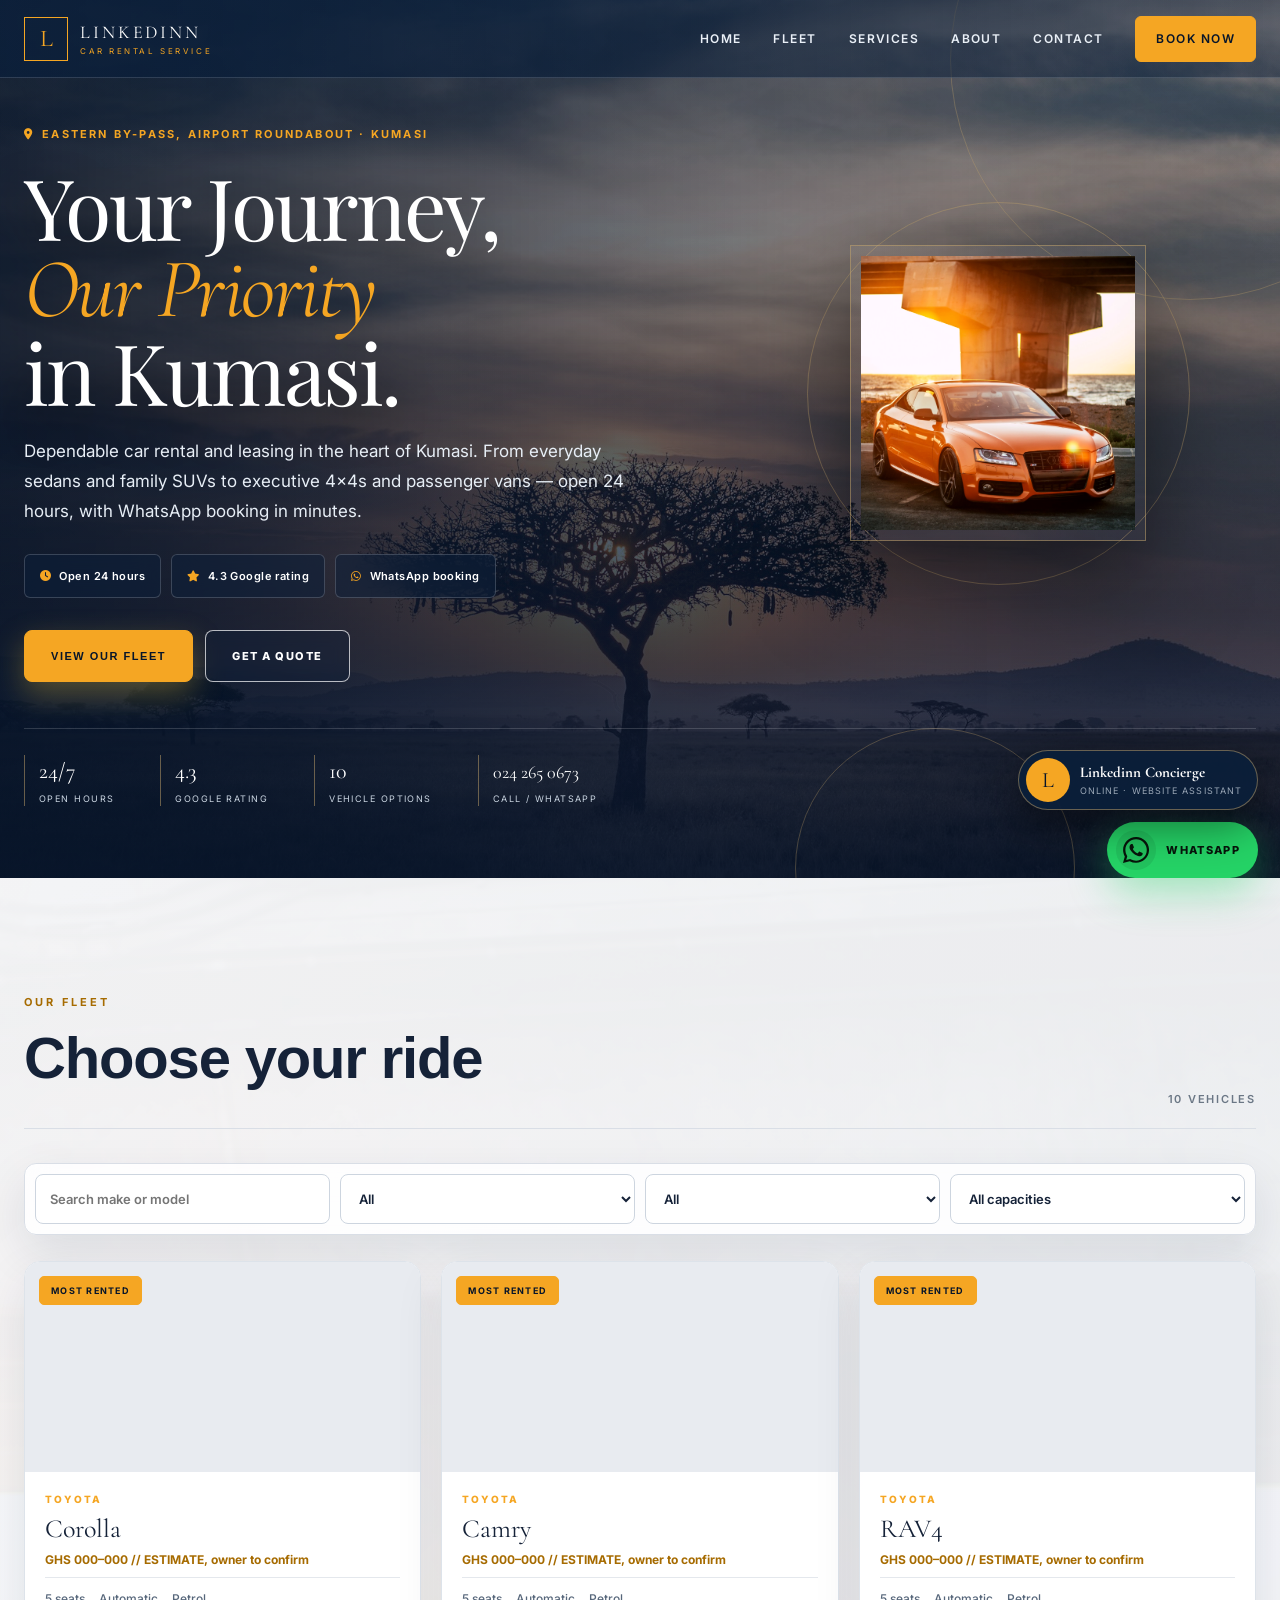
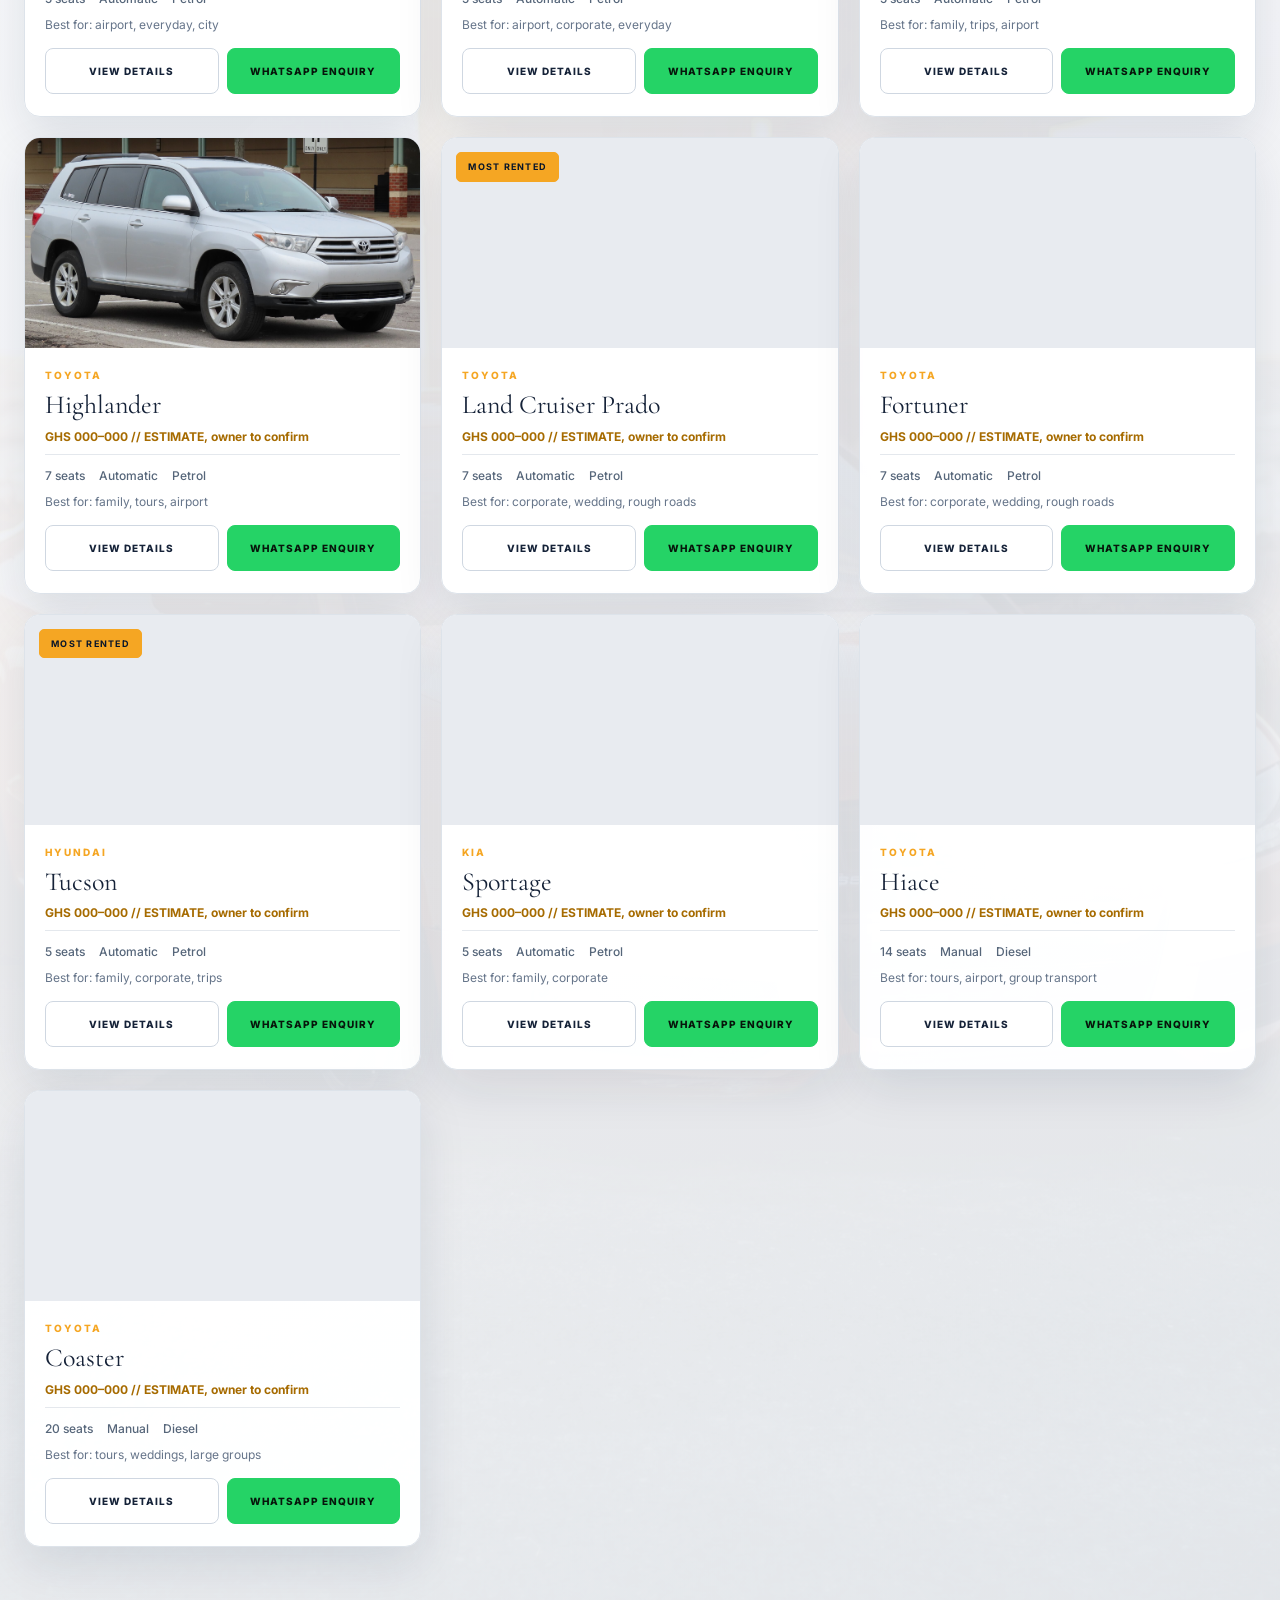
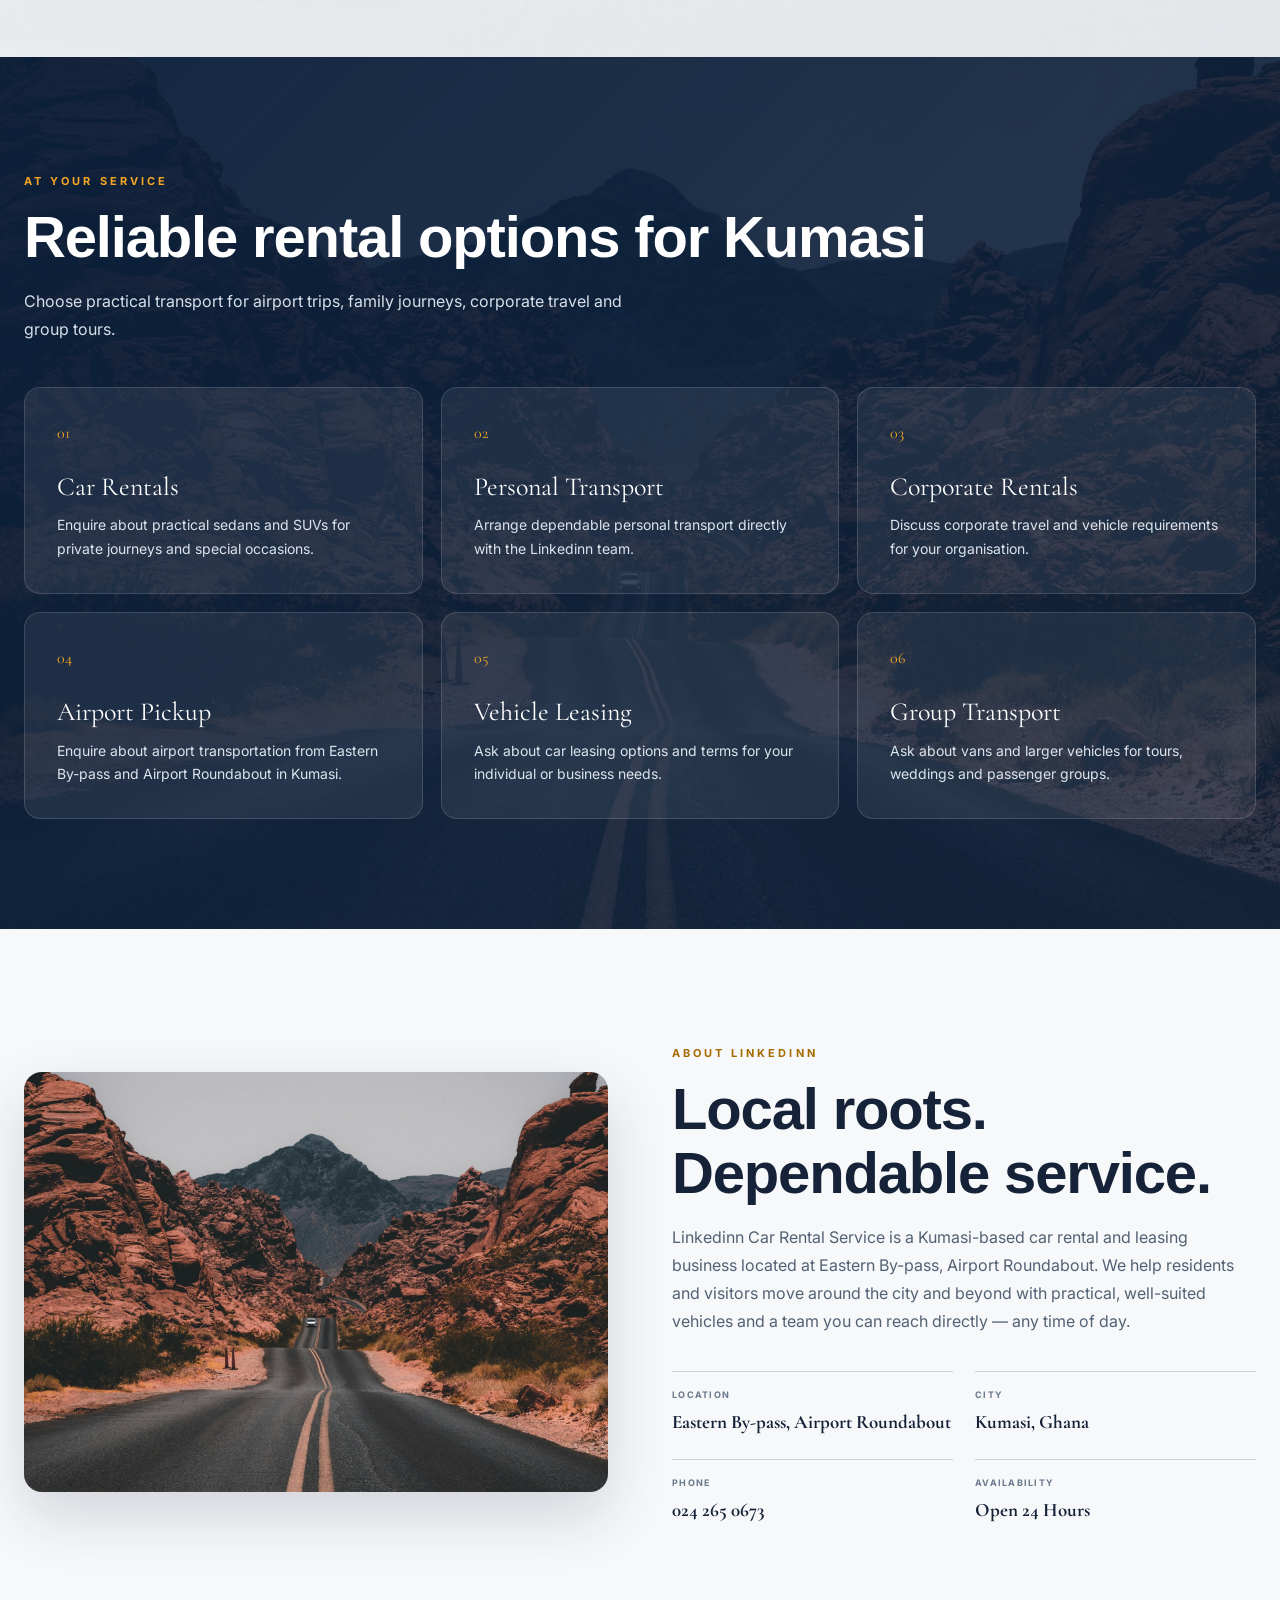
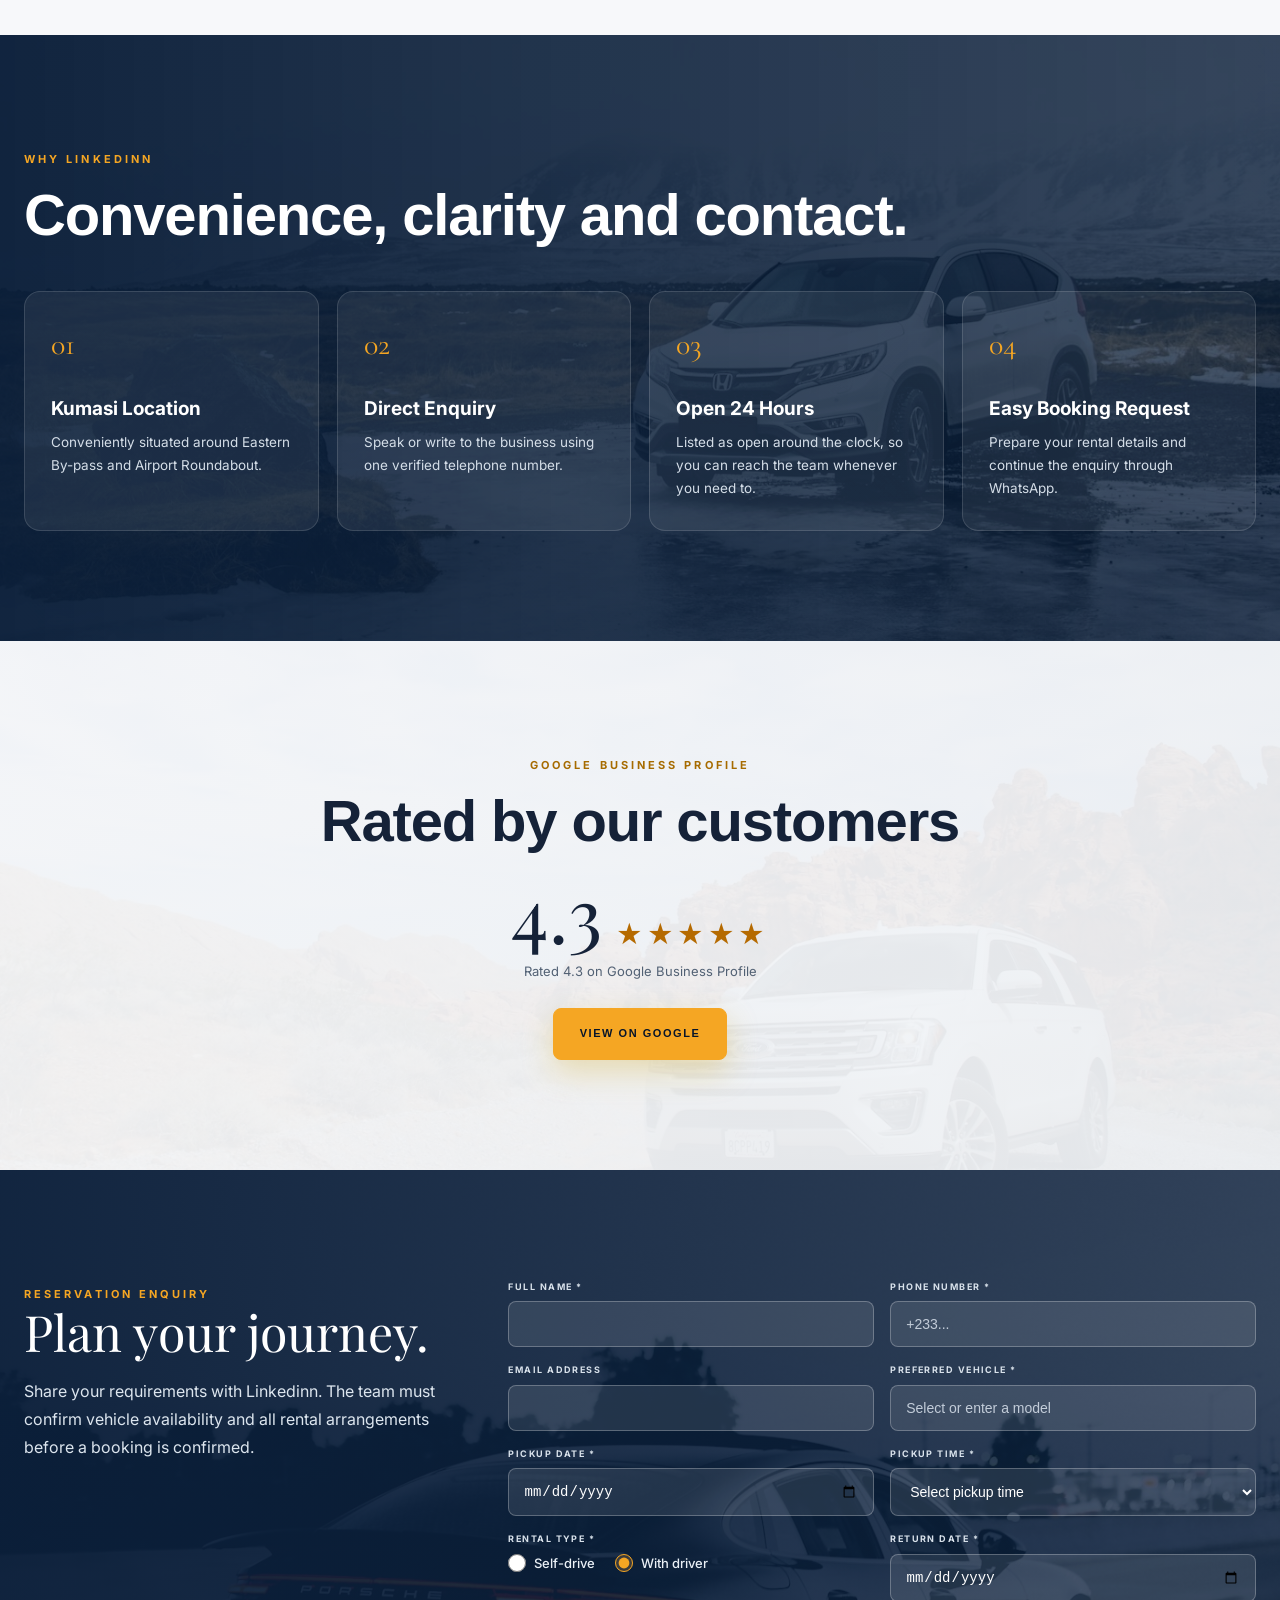
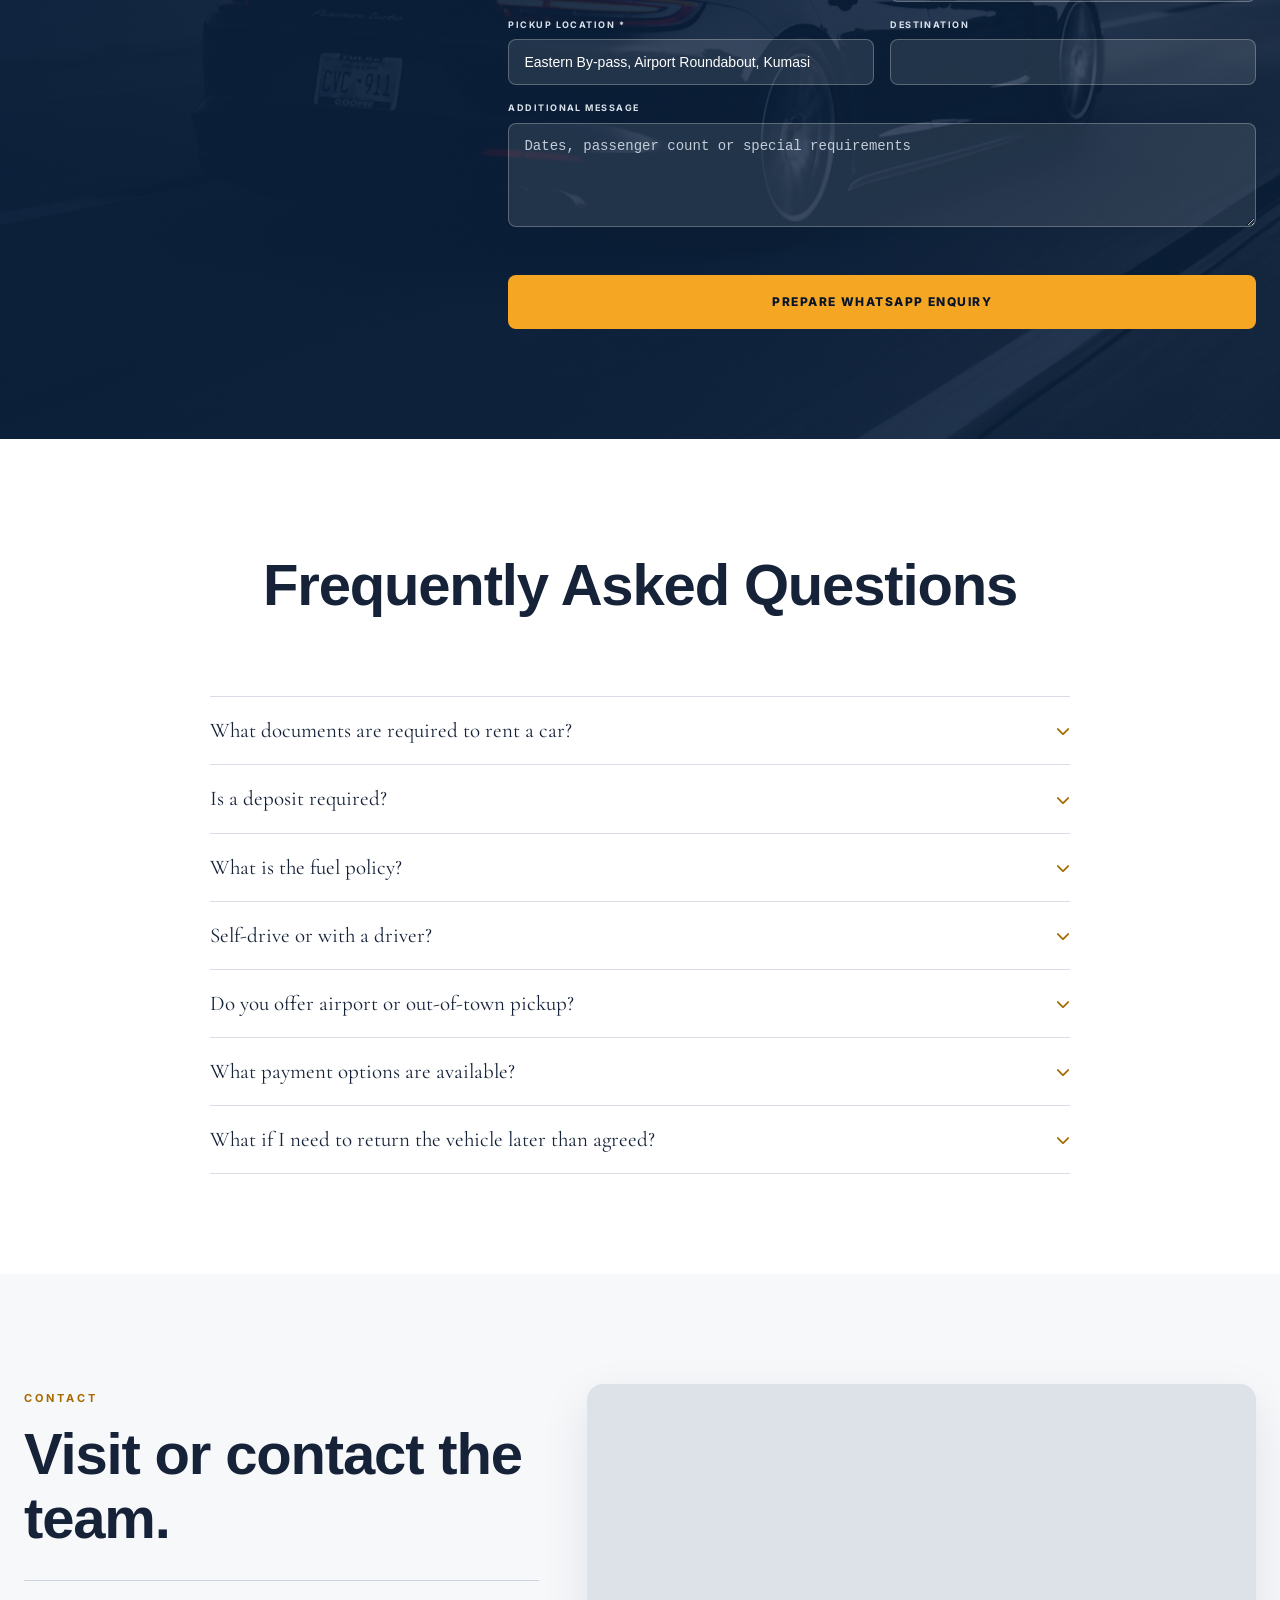
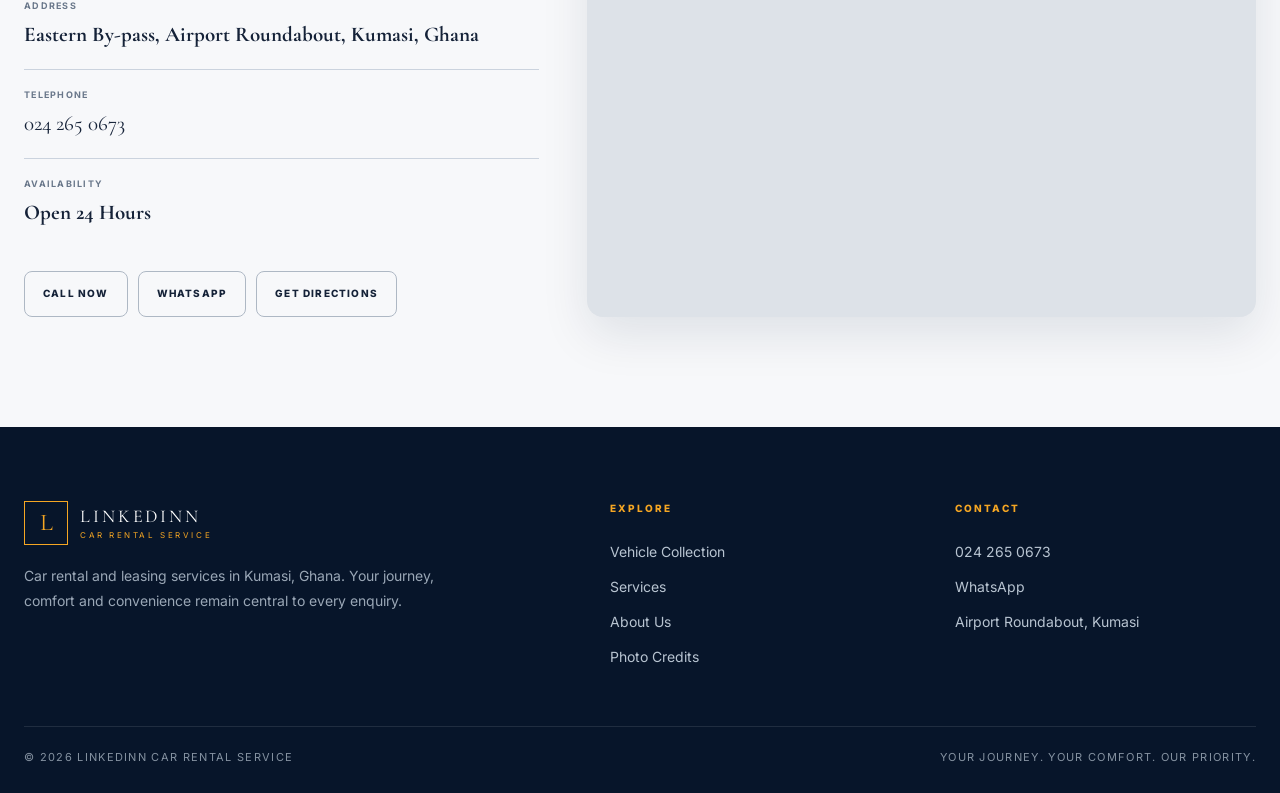
==== commit c753718b: "Complete premium redesign: 10 real Ghana-fleet cars, WhatsApp booking, SEO, accessibility - Rebuilt " ====
--- a/index.html
+++ b/index.html
@@ -3,13 +3,31 @@
 <head>
     <meta charset="UTF-8">
     <meta name="viewport" content="width=device-width, initial-scale=1.0">
-    <title>Linkedinn Car Rental Service | Luxury Car Rental & Leasing Kumasi</title>
-    <meta name="description" content="Linkedinn Car Rental Service - Premium luxury car rental and leasing in Kumasi, Ghana. Open 24 hours. Experience excellence.">
-    <meta name="keywords" content="Linkedinn Car Rental, car rental Kumasi, car leasing Ghana, luxury car rental Accra, Eastern By-pass Airport Roundabout Kumasi">
+    <title>Linkedinn Car Rental Service | Car Rental in Kumasi, Ghana</title>
+    <meta name="description" content="Car rental in Kumasi, Ghana at Eastern By-pass, Airport Roundabout. Toyota & SUV rentals, 4x4s and passenger vans. Open 24 hours. Enquire on WhatsApp 024 265 0673.">
+    <meta name="keywords" content="Linkedinn Car Rental, car rental Kumasi, car hire Kumasi, car rental Ghana, SUV rental Kumasi, Airport Roundabout car rental">
     <meta name="author" content="Linkedinn Car Rental Service">
+    <meta name="robots" content="index, follow">
+    <link rel="canonical" href="https://linkedinncarrental.com/">
+    <meta name="theme-color" content="#0B1F3A">
+
+    <!-- Open Graph -->
     <meta property="og:type" content="website">
-    <meta property="og:title" content="Linkedinn Car Rental Service | Kumasi, Ghana">
-    <meta property="og:description" content="Car rental and leasing enquiries in Kumasi. Open 24 hours at Eastern By-pass, Airport Roundabout.">
+    <meta property="og:site_name" content="Linkedinn Car Rental Service">
+    <meta property="og:title" content="Linkedinn Car Rental Service | Car Rental in Kumasi">
+    <meta property="og:description" content="Reliable car rental in Kumasi — sedans, SUVs, 4x4s and passenger vans. Open 24 hours at Eastern By-pass, Airport Roundabout. WhatsApp 024 265 0673.">
+    <meta property="og:url" content="https://linkedinncarrental.com/">
+    <meta property="og:image" content="https://linkedinncarrental.com/assets/vehicles/africa-road.jpg">
+    <meta property="og:image:alt" content="Open road through Kumasi at golden hour">
+    <meta property="og:locale" content="en_GH">
+
+    <!-- Twitter -->
+    <meta name="twitter:card" content="summary_large_image">
+    <meta name="twitter:title" content="Linkedinn Car Rental Service | Kumasi">
+    <meta name="twitter:description" content="Car rental in Kumasi. Open 24 hours. WhatsApp 024 265 0673.">
+    <meta name="twitter:image" content="https://linkedinncarrental.com/assets/vehicles/africa-road.jpg">
+
+    <link rel="icon" href="data:image/svg+xml,%3Csvg xmlns='http://www.w3.org/2000/svg' viewBox='0 0 100 100'%3E%3Crect width='100' height='100' rx='18' fill='%230B1F3A'/%3E%3Ctext x='50' y='68' font-family='Georgia,serif' font-size='58' fill='%23F5A623' text-anchor='middle'%3EL%3C/text%3E%3C/svg%3E">
     <link rel="preconnect" href="https://fonts.googleapis.com">
     <link rel="preconnect" href="https://fonts.gstatic.com" crossorigin>
     <link href="https://fonts.googleapis.com/css2?family=Playfair+Display:ital,wght@0,400;0,700;1,400;1,700&family=Inter:ital,wght@0,300;0,400;0,500;0,600;1,300;1,400;1,500;1,600&family=Manrope:ital,wght@0,400;0,600;0,800;1,400;1,600;1,800&family=Cormorant+Garamond:ital,wght@0,400;0,600;1,400;1,600&display=swap" rel="stylesheet">
@@ -17,7 +35,18 @@
     <link rel="stylesheet" href="style.css">
     <link rel="stylesheet" href="premium.css">
     <script src="premium.fixed.js" defer></script>
-    <script type="application/ld+json">{"@context":"https://schema.org","@type":"LocalBusiness","name":"Linkedinn Car Rental Service","description":"Car rental and leasing service in Kumasi, Ghana.","telephone":"+233242650673","address":{"@type":"PostalAddress","streetAddress":"Eastern By-pass, Airport Roundabout","addressLocality":"Kumasi","addressCountry":"GH"},"openingHours":"Mo-Su 00:00-23:59","aggregateRating":{"@type":"AggregateRating","ratingValue":"4.3","reviewCount":"4"}}</script>
+    <script type="application/ld+json">{
+      "@context":"https://schema.org",
+      "@type":"AutoRental",
+      "name":"Linkedinn Car Rental Service",
+      "description":"Car rental and leasing service in Kumasi, Ghana. Practical sedans, SUVs, 4x4s and passenger vans available for enquiry.",
+      "telephone":"+233242650673",
+      "priceRange":"GHS — confirm with owner",
+      "address":{"@type":"PostalAddress","streetAddress":"Eastern By-pass, Airport Roundabout","addressLocality":"Kumasi","addressCountry":"GH"},
+      "areaServed":{"@type":"City","name":"Kumasi"},
+      "openingHoursSpecification":{"@type":"OpeningHoursSpecification","dayOfWeek":["Monday","Tuesday","Wednesday","Thursday","Friday","Saturday","Sunday"],"opens":"00:00","closes":"23:59"},
+      "aggregateRating":{"@type":"AggregateRating","ratingValue":"4.3","bestRating":"5"}
+    }</script>
 </head>
 <body>
     <div id="premium-root">
@@ -44,26 +73,26 @@
                 <div class="hero-vehicle-stage" aria-hidden="true">
                     <div class="stage-orbit orbit-one"></div>
                     <div class="stage-orbit orbit-two"></div>
-                    <div class="stage-frame"><img src="assets/vehicles/hero.jpg" alt="Luxury vehicle" loading="eager" onerror="this.onerror=null;this.src='assets/vehicles/s-class.jpg'"></div>
+                    <div class="stage-frame"><img src="assets/vehicles/family-suv.jpg" alt="Family SUV available for rental enquiries" loading="eager" onerror="this.onerror=null;this.src='assets/vehicles/suv-white.jpg'"></div>
                 </div>
                 <div class="hero-inner">
-                    <div class="hero-bg"></div>
-                <div class="hero-overlay"></div>
-                    <h1>Reliable Car Rental in Kumasi. Open 24 Hours.</h1>
-                    <p class="hero-subtitle">We provide dependable car rental services at Eastern By-pass, Airport Roundabout. Open around the clock for your convenience.</p>
+                    <span class="hero-eyebrow"><i class="fas fa-location-dot"></i> Eastern By-pass, Airport Roundabout · Kumasi</span>
+                    <h1>Your Journey,<br><em>Our Priority</em> in Kumasi.</h1>
+                    <p class="hero-subtitle">Dependable car rental and leasing in the heart of Kumasi. From everyday sedans and family SUVs to executive 4x4s and passenger vans — open 24 hours, with WhatsApp booking in minutes.</p>
                     <div class="hero-badge">
-                        <span><i class="fas fa-map-marker-alt"></i> Airport Roundabout pickup</span>
-                        <span><i class="fas fa-clock"></i> 24/7 support</span>
-                        <span><i class="fab fa-whatsapp"></i> WhatsApp booking in minutes</span>
+                        <span><i class="fas fa-clock"></i> Open 24 hours</span>
+                        <span><i class="fas fa-star"></i> 4.3 Google rating</span>
+                        <span><i class="fab fa-whatsapp"></i> WhatsApp booking</span>
                     </div>
                     <div class="hero-cta">
                         <a class="btn-primary" href="#fleet">View Our Fleet</a>
                         <a class="btn-ghost" href="#booking">Get a Quote</a>
                     </div>
                     <div class="hero-stats">
-                        <div class="stat-item"><div class="stat-number">24</div><div class="stat-label">Hours Open</div></div>
+                        <div class="stat-item"><div class="stat-number">24/7</div><div class="stat-label">Open Hours</div></div>
                         <div class="stat-item"><div class="stat-number">4.3</div><div class="stat-label">Google Rating</div></div>
-                        <div class="stat-item"><div class="stat-number">+233 24 265 0673</div><div class="stat-label">Contact</div></div>
+                        <div class="stat-item"><div class="stat-number">10</div><div class="stat-label">Vehicle Options</div></div>
+                        <div class="stat-item"><div class="stat-number"><a href="tel:+233242650673">024 265 0673</a></div><div class="stat-label">Call / WhatsApp</div></div>
                     </div>
                 </div>
             </header>
@@ -72,12 +101,12 @@
                 <section class="section-premium fleet-section" id="fleet">
                     <div class="section-shell">
                         <div class="fleet-head fade-ready">
-                            <div><span class="eyebrow">The Collection</span><h2 class="section-title">Curated Vehicles</h2></div>
+                            <div><span class="eyebrow">Our Fleet</span><h2 class="section-title">Choose your ride</h2></div>
                             <span class="fleet-count" id="fleet-count">Loading fleet...</span>
                         </div>
                         <div class="fleet-controls fade-ready">
                             <input class="search-input" id="vehicle-search" type="search" placeholder="Search make or model">
-                            <select class="filter-select" id="brand-filter" aria-label="Filter by brand"><option>All</option><option>Toyota</option><option>Hyundai</option><option>Kia</option><option>Honda</option><option>Nissan</option><option>Mazda</option><option>Suzuki</option><option>Volkswagen</option><option>Ford</option><option>Chevrolet</option></select>
+                            <select class="filter-select" id="brand-filter" aria-label="Filter by brand"><option>All</option><option>Toyota</option><option>Hyundai</option><option>Kia</option></select>
                             <select class="filter-select" id="category-filter" aria-label="Filter by category"><option>All</option><option>economy</option><option>sedan</option><option>suv</option><option>executive</option><option>van</option></select>
                             <select class="filter-select" id="seats-filter" aria-label="Filter by seats"><option value="All">All capacities</option><option value="4">4+ seats</option><option value="5">5+ seats</option><option value="7">7+ seats</option></select>
                         </div>
@@ -87,25 +116,25 @@
 
                 <section class="section-premium" id="services">
                     <div class="section-shell">
-                        <span class="eyebrow">At Your Service</span><h2 class="section-title">Professional rental solutions</h2>
-                        <p class="section-copy">Enquire directly for current availability and confirmed service arrangements.</p>
+                        <span class="eyebrow">At Your Service</span><h2 class="section-title">Reliable rental options for Kumasi</h2>
+                        <p class="section-copy">Choose practical transport for airport trips, family journeys, corporate travel and group tours.</p>
                         <div class="services-grid fade-ready">
-                            <article class="service-card"><span class="service-number">01</span><h3>Luxury Vehicle Rentals</h3><p>Vehicle rental enquiries for executive travel, private journeys and special occasions.</p></article>
-                            <article class="service-card"><span class="service-number">02</span><h3>Personal Transportation</h3><p>Arrange dependable personal transport directly with the Linkedinn team.</p></article>
+                            <article class="service-card"><span class="service-number">01</span><h3>Car Rentals</h3><p>Enquire about practical sedans and SUVs for private journeys and special occasions.</p></article>
+                            <article class="service-card"><span class="service-number">02</span><h3>Personal Transport</h3><p>Arrange dependable personal transport directly with the Linkedinn team.</p></article>
                             <article class="service-card"><span class="service-number">03</span><h3>Corporate Rentals</h3><p>Discuss corporate travel and vehicle requirements for your organisation.</p></article>
-                            <article class="service-card"><span class="service-number">04</span><h3>Airport Transportation</h3><p>Enquire about airport transfers from the Eastern By-pass location in Kumasi.</p></article>
+                            <article class="service-card"><span class="service-number">04</span><h3>Airport Pickup</h3><p>Enquire about airport transportation from Eastern By-pass and Airport Roundabout in Kumasi.</p></article>
                             <article class="service-card"><span class="service-number">05</span><h3>Vehicle Leasing</h3><p>Ask about car leasing options and terms for your individual or business needs.</p></article>
-                            <article class="service-card"><span class="service-number">06</span><h3>Tailored Enquiries</h3><p>Share your dates, destination and preferred vehicle for a direct service response.</p></article>
+                            <article class="service-card"><span class="service-number">06</span><h3>Group Transport</h3><p>Ask about vans and larger vehicles for tours, weddings and passenger groups.</p></article>
                         </div>
                     </div>
                 </section>
 
                 <section class="section-premium about-section" id="about">
                     <div class="section-shell about-layout">
-                        <div class="about-image fade-ready" role="img" aria-label="Luxury automotive photography"></div>
+                        <div class="about-image fade-ready" role="img" aria-label="Scenic open road through Kumasi at golden hour"></div>
                         <div class="fade-ready">
-                            <span class="eyebrow">About Linkedinn</span><h2 class="section-title">A local standard of automotive service.</h2>
-                            <p class="section-copy">Linkedinn Car Rental Service provides car rental and leasing services in Kumasi, Ghana. Located around the Eastern By-pass, Airport Roundabout, the business serves customers looking for vehicle rental and leasing services.</p>
+                            <span class="eyebrow">About Linkedinn</span><h2 class="section-title">Local roots. Dependable service.</h2>
+                            <p class="section-copy">Linkedinn Car Rental Service is a Kumasi-based car rental and leasing business located at Eastern By-pass, Airport Roundabout. We help residents and visitors move around the city and beyond with practical, well-suited vehicles and a team you can reach directly — any time of day.</p>
                             <div class="facts"><div class="fact"><small>Location</small><strong>Eastern By-pass, Airport Roundabout</strong></div><div class="fact"><small>City</small><strong>Kumasi, Ghana</strong></div><div class="fact"><small>Phone</small><strong>024 265 0673</strong></div><div class="fact"><small>Availability</small><strong>Open 24 Hours</strong></div></div>
                         </div>
                     </div>
@@ -116,14 +145,14 @@
                         <div class="why-grid fade-ready">
                             <article class="why-card"><span>01</span><h3>Kumasi Location</h3><p>Conveniently situated around Eastern By-pass and Airport Roundabout.</p></article>
                             <article class="why-card"><span>02</span><h3>Direct Enquiry</h3><p>Speak or write to the business using one verified telephone number.</p></article>
-                            <article class="why-card"><span>03</span><h3>24-Hour Listing</h3><p>The business is listed as open 24 hours for customer contact.</p></article>
+                            <article class="why-card"><span>03</span><h3>Open 24 Hours</h3><p>Listed as open around the clock, so you can reach the team whenever you need to.</p></article>
                             <article class="why-card"><span>04</span><h3>Easy Booking Request</h3><p>Prepare your rental details and continue the enquiry through WhatsApp.</p></article>
                         </div>
                     </div>
                 </section>
 
                 <section class="section-premium review-section">
-                    <div class="section-shell fade-ready"><span class="eyebrow">Google Business Profile</span><h2 class="section-title">Customer rating</h2><div class="rating-lockup"><strong>4.3</strong><span>★★★★★</span></div><p class="review-count">Based on 4 reviews</p></div>
+                    <div class="section-shell fade-ready"><span class="eyebrow">Google Business Profile</span><h2 class="section-title">Rated by our customers</h2><div class="rating-lockup"><strong>4.3</strong><span aria-hidden="true">★★★★★</span></div><p class="review-count">Rated 4.3 on Google Business Profile</p><div class="review-actions"><a class="btn-primary" href="https://www.google.com/maps/search/?api=1&query=Linkedinn+Car+Rental+Service+Kumasi" target="_blank" rel="noopener">View on Google</a></div></div>
                 </section>
 
                 <section class="section-premium booking-section" id="booking">
@@ -178,7 +207,7 @@
                     <span class="faq-icon"><i class="fas fa-chevron-down"></i></span>
                 </div>
                 <div class="faq-answer">
-                    <p>A valid driver's licence, national or international, and a means of identification (national ID, passport, or voter's card). Minimum age is 21 years with at least 2 years of driving experience.</p>
+                    <p>Please contact Linkedinn directly on 024 265 0673 to confirm the exact documents, minimum age and driving-experience requirements for your rental. These details are confirmed by the team at the time of enquiry.</p>
                 </div>
             </div>
             <div class="faq-item">
@@ -187,7 +216,7 @@
                     <span class="faq-icon"><i class="fas fa-chevron-down"></i></span>
                 </div>
                 <div class="faq-answer">
-                    <p>Yes, a refundable deposit is required. The amount varies by vehicle category and will be confirmed during the booking enquiry. The deposit is refunded upon safe return of the vehicle.</p>
+                    <p>Deposit requirements and any refund terms are confirmed by the Linkedinn team during your enquiry. Please ask when you contact us so the current policy is explained clearly.</p>
                 </div>
             </div>
             <div class="faq-item">
@@ -196,7 +225,7 @@
                     <span class="faq-icon"><i class="fas fa-chevron-down"></i></span>
                 </div>
                 <div class="faq-answer">
-                    <p>Rentals are provided with a full tank of fuel. The vehicle should be returned with a full tank. If returned empty, a refuelling charge plus service fee will apply.</p>
+                    <p>Fuel arrangements are confirmed with you before the rental begins. Please ask the team about the fuel level at pickup and the expected return level when you enquire.</p>
                 </div>
             </div>
             <div class="faq-item">
@@ -205,34 +234,34 @@
                     <span class="faq-icon"><i class="fas fa-chevron-down"></i></span>
                 </div>
                 <div class="faq-answer">
-                    <p>Both options are available. Self-drive rentals are ideal for experienced drivers who want independence. With-driver options include a professional driver and are recommended for visitors or those who prefer not to drive.</p>
-                </div>
-            </div>
-            <div class="faq-item">
-                <div class="faq-question">
-                    <h3>Airport pickup available?</h3>
-                    <span class="faq-icon"><i class="fas fa-chevron-down"></i></span>
-                </div>
-                <div class="faq-answer">
-                    <p>Yes! We offer airport pickup at Kotoka International Airport (Accra) and any other Ghanaian airport. The meeting point is the Airport Roundabout in Kumasi for local pickups. Please provide your flight details during enquiry.</p>
-                </div>
-            </div>
-            <div class="faq-item">
-                <div class="faq-question">
-                    <h3>Payment options - MoMo, cash?</h3>
-                    <span class="faq-icon"><i class="fas fa-chevron-down"></i></span>
-                </div>
-                <div class="faq-answer">
-                    <p>We accept Mobile Money (MoMo), bank transfer, and cash payments. Full payment or deposit terms are confirmed during the booking enquiry.</p>
-                </div>
-            </div>
-            <div class="faq-item">
-                <div class="faq-question">
-                    <h3>What happens if I return the car late?</h3>
-                    <span class="faq-icon"><i class="fas fa-chevron-down"></i></span>
-                </div>
-                <div class="faq-answer">
-                    <p>A grace period of 30 minutes is provided. After 30 minutes, a late fee applies (typically 20% of the daily rate per hour). Please contact us immediately if you expect to be late.</p>
+                    <p>Whether a vehicle is offered self-drive or with a driver depends on the vehicle and your requirements. Please confirm which option you need when you enquire, and the team will advise on availability.</p>
+                </div>
+            </div>
+            <div class="faq-item">
+                <div class="faq-question">
+                    <h3>Do you offer airport or out-of-town pickup?</h3>
+                    <span class="faq-icon"><i class="fas fa-chevron-down"></i></span>
+                </div>
+                <div class="faq-answer">
+                    <p>Linkedinn is based at Eastern By-pass, Airport Roundabout, Kumasi. For airport or out-of-town pickup, please contact the team on 024 265 0673 to confirm where and how pickup can be arranged.</p>
+                </div>
+            </div>
+            <div class="faq-item">
+                <div class="faq-question">
+                    <h3>What payment options are available?</h3>
+                    <span class="faq-icon"><i class="fas fa-chevron-down"></i></span>
+                </div>
+                <div class="faq-answer">
+                    <p>Accepted payment methods and any payment terms are confirmed by the Linkedinn team during your enquiry. Please ask when you contact us.</p>
+                </div>
+            </div>
+            <div class="faq-item">
+                <div class="faq-question">
+                    <h3>What if I need to return the vehicle later than agreed?</h3>
+                    <span class="faq-icon"><i class="fas fa-chevron-down"></i></span>
+                </div>
+                <div class="faq-answer">
+                    <p>If you expect to return the vehicle later than agreed, please contact Linkedinn as early as possible on 024 265 0673 so the team can advise on any extension and applicable terms.</p>
                 </div>
             </div>
         </div>
@@ -251,7 +280,7 @@
             </main>
 
             <footer class="footer-premium">
-                <div class="section-shell"><div class="footer-grid"><div><a class="brand" href="#home"><span class="brand-monogram">L</span><span class="brand-name">LINKEDINN<small>CAR RENTAL SERVICE</small></span></a><p class="footer-copy">Car rental and leasing services in Kumasi, Ghana. Your journey, comfort and convenience remain central to every enquiry.</p></div><div><div class="footer-title">Explore</div><div class="footer-links"><a href="#fleet">Vehicle Collection</a><a href="#services">Services</a><a href="#about">About Us</a></div></div><div><div class="footer-title">Contact</div><div class="footer-links"><a href="tel:+233242650673">024 265 0673</a><a href="https://wa.me/233242650673">WhatsApp</a><a href="#contact">Airport Roundabout, Kumasi</a></div></div></div><div class="footer-bottom"><span>© 2026 Linkedinn Car Rental Service</span><span>Your Journey. Your Comfort. Our Priority.</span></div></div>
+                <div class="section-shell"><div class="footer-grid"><div><a class="brand" href="#home"><span class="brand-monogram">L</span><span class="brand-name">LINKEDINN<small>CAR RENTAL SERVICE</small></span></a><p class="footer-copy">Car rental and leasing services in Kumasi, Ghana. Your journey, comfort and convenience remain central to every enquiry.</p></div><div><div class="footer-title">Explore</div><div class="footer-links"><a href="#fleet">Vehicle Collection</a><a href="#services">Services</a><a href="#about">About Us</a><a href="credits.html">Photo Credits</a></div></div><div><div class="footer-title">Contact</div><div class="footer-links"><a href="tel:+233242650673">024 265 0673</a><a href="https://wa.me/233242650673">WhatsApp</a><a href="#contact">Airport Roundabout, Kumasi</a></div></div></div><div class="footer-bottom"><span>© 2026 Linkedinn Car Rental Service</span><span>Your Journey. Your Comfort. Our Priority.</span></div></div>
             </footer>
 
             <div class="modal" id="vehicle-modal" role="dialog" aria-modal="true" aria-label="Vehicle details"><button class="modal-close" id="modal-close" aria-label="Close">×</button><div class="modal-panel"><div class="modal-image"><img id="modal-image" alt=""></div><div class="modal-info"><span class="vehicle-brand" id="modal-brand"></span><h2 id="modal-name"></h2><div class="modal-specs"><div id="modal-seats"></div><div id="modal-transmission"></div><div id="modal-fuel"></div><div>Price: Confirm directly</div></div><p id="modal-description"></p><button class="gold-btn" id="modal-book">Enquire About This Vehicle</button></div></div></div>
--- a/premium.css
+++ b/premium.css
@@ -1,13 +1,346 @@
-:root{--black:#050505;--black2:#0b0b0b;--charcoal:#151515;--gold:#c6a66b;--silver:#b9b9b9;--white:#fff;--soft:#eaeaea}html{scroll-behavior:smooth}body{background:var(--black)!important;color:var(--soft)!important;font-family:Inter,Manrope,sans-serif!important}body>:not(#premium-root){display:none!important}#premium-root{display:block!important}.premium-app{overflow:hidden}.premium-nav{position:fixed;z-index:1000;top:0;left:0;width:100%;height:84px;display:flex;align-items:center;border-bottom:1px solid transparent;transition:.45s ease}.premium-nav.scrolled{height:72px;background:rgba(5,5,5,.94);backdrop-filter:blur(18px);border-color:rgba(198,166,107,.15)}.nav-inner{width:min(1240px,calc(100% - 48px));margin:auto;display:flex;align-items:center;justify-content:space-between}.brand{display:flex;align-items:center;gap:12px}.brand-monogram{width:42px;height:42px;border:1px solid var(--gold);display:grid;place-items:center;font-family:'Cormorant Garamond',serif;font-size:23px}.brand-name{font-family:'Cormorant Garamond',serif;font-size:17px;letter-spacing:.16em;line-height:1}.brand-name small{display:block;margin-top:6px;color:var(--gold);font-family:Inter,sans-serif;font-size:8px;letter-spacing:.34em}.premium-links{display:flex;align-items:center;gap:34px}.premium-links a{font-size:12px;text-transform:uppercase;letter-spacing:.12em}.premium-links a:hover{color:var(--gold)}.nav-cta{border:1px solid rgba(198,166,107,.65)!important;padding:13px 18px!important}.menu-toggle{display:none;background:none;border:0;color:white;width:38px;height:38px}.hero-premium{position:relative;height:min(880px,100svh);min-height:680px;display:flex;align-items:flex-end;background:#080808}.hero-photo{position:absolute;z-index:-3;inset:-3%;background:linear-gradient(90deg,rgba(3,3,3,.94) 0%,rgba(3,3,3,.63) 42%,rgba(3,3,3,.16) 72%),url('assets/vehicles/africa-road.jpg') center 58%/cover no-repeat;animation:heroPhotoDrift 18s ease-in-out infinite alternate}.hero-shade{position:absolute;z-index:-2;inset:0;background:linear-gradient(180deg,rgba(0,0,0,.18),transparent 42%,rgba(5,5,5,.92));pointer-events:none}.hero-orb{position:absolute;z-index:-1;border:1px solid rgba(198,166,107,.28);border-radius:50%;filter:blur(.2px);pointer-events:none}.hero-orb-one{width:460px;height:460px;right:-140px;top:-180px;animation:orbDrift 12s ease-in-out infinite alternate}.hero-orb-two{width:260px;height:260px;right:18%;bottom:-120px;animation:orbDrift 9s ease-in-out infinite alternate-reverse}.hero-inner{position:relative;z-index:2;width:min(1240px,calc(100% - 48px));margin:0 auto;padding-bottom:8.5vh}.availability{display:inline-flex;align-items:center;gap:10px;color:var(--gold);font-size:10px;letter-spacing:.28em;margin-bottom:24px}.availability:before{content:'';width:7px;height:7px;border-radius:50%;background:var(--gold);box-shadow:0 0 14px var(--gold)}.hero-premium h1{font-family:'Playfair Display',serif;font-weight:400;font-size:clamp(48px,7vw,92px);line-height:.96;letter-spacing:-.035em;max-width:860px;margin:0;text-shadow:0 18px 55px rgba(0,0,0,.75)}.hero-premium h1 em{display:block;color:var(--gold);font-family:'Cormorant Garamond',serif;font-weight:400}.hero-subtitle{max-width:590px;color:#d6d6d6;font-size:16px;line-height:1.75;margin:24px 0 28px}.hero-badge{display:flex;flex-wrap:wrap;gap:9px;margin-bottom:30px}.hero-badge span{display:flex;align-items:center;gap:8px;height:38px;padding:0 13px;border:1px solid rgba(198,166,107,.27);background:rgba(8,8,8,.48);backdrop-filter:blur(10px);color:#ddd;font-size:10px;text-transform:uppercase;letter-spacing:.08em}.hero-badge i{color:var(--gold)}.hero-cta{display:flex;gap:12px}.btn-primary,.btn-ghost{height:52px;padding:0 24px;display:inline-flex;align-items:center;justify-content:center;text-transform:uppercase;letter-spacing:.16em;font-size:11px;font-weight:800;transition:.35s ease}.btn-primary{background:var(--gold);color:#080808;border:1px solid var(--gold)}.btn-primary:hover{background:white;border-color:white;transform:translateY(-3px)}.btn-ghost{border:1px solid rgba(255,255,255,.6);color:white;background:rgba(5,5,5,.2);backdrop-filter:blur(8px)}.btn-ghost:hover{background:white;color:#080808}.hero-stats{display:flex;gap:48px;margin-top:42px}.stat-item{padding-left:14px;border-left:1px solid rgba(198,166,107,.45)}.stat-number{font-family:'Cormorant Garamond',serif;font-size:20px;color:white}.stat-label{margin-top:5px;color:#aaa;font-size:8px;text-transform:uppercase;letter-spacing:.16em}.premium-links{display:flex;align-items:center;gap:34px}.premium-links a{font-size:12px;text-transform:uppercase;letter-spacing:.12em}.premium-links a:hover{color:var(--gold)}.nav-cta{border:1px solid rgba(198,166,107,.65)!important;padding:13px 18px!important}.menu-toggle{display:none;background:none;border:0;color:white;width:38px;height:38px}.hero-media{background:linear-gradient(90deg,rgba(5,5,5,.88) 0%,rgba(5,5,5,.42) 48%,rgba(5,5,5,.10) 78%),linear-gradient(0deg,rgba(5,5,5,.72),transparent 52%),url('assets/vehicles/africa-road.jpg') center 58%/cover no-repeat!important;animation:ghanaBackgroundDrift 18s ease-in-out infinite alternate}.hero-media:after{content:'';position:absolute;inset:0;background:radial-gradient(circle at 78% 35%,rgba(198,166,107,.16),transparent 24%),linear-gradient(120deg,transparent 55%,rgba(198,166,107,.06));pointer-events:none}.about-image{background:url('assets/vehicles/africa-sunset.jpg') center/cover!important}.vehicle-image img{filter:saturate(.92) contrast(1.06)!important}.stage-frame img{object-position:center!important}@keyframes ghanaBackgroundDrift{from{background-position:center 58%,center,center 58%;filter:saturate(.88)}to{background-position:58% 58%,center,56% 58%;filter:saturate(1.08)}}.hero-line{position:absolute;right:7%;top:18%;bottom:14%;width:1px;background:linear-gradient(transparent,var(--gold),transparent);opacity:.5}.section-premium{padding:110px 0}.section-shell{width:min(1240px,calc(100% - 48px));margin:auto}.eyebrow{color:var(--gold);font-size:10px;text-transform:uppercase;letter-spacing:.32em}.section-title{font-family:'Playfair Display',serif;font-size:clamp(38px,5vw,62px);font-weight:400;line-height:1.05;margin:14px 0 18px}.section-copy{color:#a9a9a9;max-width:610px;line-height:1.75}.fleet-section{background:#090909}.fleet-head{display:flex;justify-content:space-between;align-items:end;margin-bottom:38px}.fleet-count{color:#888;font-size:11px;text-transform:uppercase;letter-spacing:.16em}.fleet-controls{display:grid;grid-template-columns:repeat(4,minmax(0,1fr));gap:10px;margin-bottom:26px}.filter-select,.search-input{height:50px;width:100%;background:#101010;border:1px solid #262626;color:#ddd;padding:0 16px;font:11px Inter}.filter-select:focus,.search-input:focus{outline:1px solid var(--gold)}.vehicle-grid{display:grid;grid-template-columns:repeat(3,minmax(0,1fr));gap:18px}.vehicle-card{background:#101010;border:1px solid #202020;transition:.45s ease;position:relative}.vehicle-card:hover{transform:translateY(-6px);border-color:rgba(198,166,107,.55)}.vehicle-image{height:230px;position:relative;overflow:hidden;background:#181818}.vehicle-image img{width:100%;height:100%;object-fit:cover;filter:saturate(.78) contrast(1.04);transition:.7s ease}.vehicle-card:hover img{transform:scale(1.055)}.vehicle-status{position:absolute;left:16px;top:16px;background:rgba(5,5,5,.82);border:1px solid rgba(198,166,107,.38);color:var(--gold);padding:8px 10px;font-size:9px;text-transform:uppercase;letter-spacing:.14em}.vehicle-body{padding:22px}.vehicle-brand{color:var(--gold);font-size:9px;text-transform:uppercase;letter-spacing:.22em}.vehicle-body h3{font-family:'Cormorant Garamond',serif;font-size:24px;font-weight:500;margin:7px 0 14px}.spec-row{display:flex;gap:16px;border-top:1px solid #292929;padding-top:14px;color:#aaa;font-size:11px}.vehicle-actions{display:grid;grid-template-columns:1fr 1fr;gap:8px;margin-top:18px}.vehicle-actions button{height:43px;border:1px solid #303030;background:transparent;color:white;text-transform:uppercase;font-size:9px;letter-spacing:.12em;cursor:pointer}.vehicle-actions .book-small{background:var(--gold);color:#080808;border-color:var(--gold)}.inventory-note{margin-top:22px;color:#777;font-size:11px}.services-grid{display:grid;grid-template-columns:repeat(3,1fr);border-top:1px solid #292929;border-left:1px solid #292929}.service-card{min-height:270px;padding:34px;border-right:1px solid #292929;border-bottom:1px solid #292929}.service-number{color:var(--gold);font-family:'Cormorant Garamond',serif;font-size:13px}.service-card h3{font-family:'Cormorant Garamond',serif;font-size:27px;margin:56px 0 12px}.service-card p{color:#9d9d9d;font-size:14px;line-height:1.7}.about-section{background:var(--soft);color:#111}.about-layout{display:grid;grid-template-columns:1fr 1fr;gap:70px;align-items:center}.about-image{background:url('assets/vehicles/africa-sunset.jpg') center/cover!important}.about-section .eyebrow{color:#8c7140}.about-section .section-title{font-size:56px}.about-section .section-copy{color:#555}.facts{display:grid;grid-template-columns:1fr 1fr;gap:20px;margin-top:38px}.fact{border-top:1px solid #b7b1a5;padding-top:16px}.fact small{display:block;color:#777;text-transform:uppercase;letter-spacing:.14em;font-size:9px}.fact strong{display:block;font-family:'Cormorant Garamond',serif;font-size:18px;margin-top:7px}.why-section{background:#080808}.why-grid{display:grid;grid-template-columns:repeat(4,1fr);gap:1px;background:#292929;border:1px solid #292929;margin-top:44px}.why-card{background:#080808;padding:36px 28px}.why-card span{color:var(--gold);font-family:'Cormorant Garamond',serif;font-size:28px}.why-card h3{font-size:16px;margin:40px 0 12px}.why-card p{color:#999;font-size:13px;line-height:1.7}.review-section{text-align:center}.rating-lockup{display:flex;justify-content:center;align-items:baseline;gap:12px;margin:24px 0}.rating-lockup strong{font-family:'Playfair Display',serif;font-size:72px;font-weight:400}.rating-lockup span{color:var(--gold);letter-spacing:.12em}.review-count{color:#999;font-size:12px}.booking-section{background:#0d0d0d}.booking-layout{display:grid;grid-template-columns:.72fr 1.28fr;gap:70px}.booking-aside h2{font-family:'Playfair Display',serif;font-size:50px;font-weight:400}.booking-aside p{color:#aaa;line-height:1.75}.booking-form{display:grid;grid-template-columns:1fr 1fr;gap:14px}.field{display:flex;flex-direction:column;gap:8px}.field.full{grid-column:1/-1}.field label{color:#aaa;font-size:9px;text-transform:uppercase;letter-spacing:.16em}.field input,.field select,.field textarea{width:100%;background:#121212;border:1px solid #2b2b2b;color:white;padding:15px;font:13px Inter}.field textarea{height:110px;resize:vertical}.field input:focus,.field select:focus,.field textarea:focus{outline:1px solid var(--gold)}.form-error{color:#e69d91!important;font-size:11px!important}.booking-form .gold-btn{grid-column:1/-1;border:0;cursor:pointer}.booking-confirmation{display:none;border:1px solid var(--gold);padding:26px;margin-top:16px;color:#ddd}.contact-section{background:var(--soft);color:#111}.contact-layout{display:grid;grid-template-columns:1fr 1.35fr;gap:50px}.contact-list{margin-top:34px}.contact-row{border-top:1px solid #bbb;padding:18px 0}.contact-row small{display:block;color:#777;text-transform:uppercase;font-size:9px;letter-spacing:.15em;margin-bottom:7px}.contact-row strong,.contact-row a{font-family:'Cormorant Garamond',serif;font-size:20px}.contact-actions{display:flex;gap:8px;margin-top:24px}.contact-actions a{height:44px;display:flex;align-items:center;padding:0 16px;border:1px solid #999;font-size:10px;text-transform:uppercase;letter-spacing:.12em}.map{min-height:480px;background:#ddd}.map iframe{width:100%;height:100%;border:0;filter:grayscale(1) contrast(.92)}.footer-premium{padding:70px 0 25px;background:#050505;border-top:1px solid #272727}.footer-grid{display:grid;grid-template-columns:1.8fr 1fr 1fr;gap:40px}.footer-copy{color:#888;font-size:13px;line-height:1.8;max-width:400px;margin-top:20px}.footer-title{color:var(--gold);font-size:9px;text-transform:uppercase;letter-spacing:.2em;margin-bottom:18px}.footer-links a{display:block;color:#bbb;font-size:13px;margin:10px 0}.footer-bottom{border-top:1px solid #202020;margin-top:54px;padding-top:22px;display:flex;justify-content:space-between;color:#777;font-size:10px;text-transform:uppercase;letter-spacing:.12em}.modal{position:fixed;z-index:2000;inset:0;background:rgba(0,0,0,.82);backdrop-filter:blur(12px);display:none;align-items:center;justify-content:center;padding:24px}.modal.open{display:flex}.modal-panel{width:min(980px,100%);max-height:90vh;overflow:auto;background:#0d0d0d;border:1px solid #333;display:grid;grid-template-columns:1.15fr .85fr}.modal-close{position:absolute;right:max(24px,calc((100vw - 980px)/2));top:max(24px,calc((100vh - 700px)/2));width:42px;height:42px;border:1px solid #555;background:#0d0d0d;color:white}.modal-image img{width:100%;height:100%;object-fit:cover}.modal-info{padding:38px}.modal-info h2{font-family:'Cormorant Garamond',serif;font-size:38px;margin:8px 0}.modal-specs{display:grid;grid-template-columns:1fr 1fr;border-top:1px solid #292929;border-bottom:1px solid #292929;margin:22px 0}.modal-specs div{padding:14px 10px;border-bottom:1px solid #292929;font-size:12px;color:#bbb}.modal-info p{color:#aaa;line-height:1.7;font-size:13px}.modal-info .gold-btn{width:100%;margin-top:20px}@keyframes fadeUp{from{opacity:0;transform:translateY(24px)}to{opacity:1;transform:none}}.fade-ready{opacity:0}.fade-ready.visible{animation:fadeUp .8s ease forwards}@media(max-width:980px){.premium-links{display:none}.menu-toggle{display:block}.premium-links.open{display:flex;position:absolute;top:72px;left:0;width:100%;height:calc(100vh - 72px);background:#070707;flex-direction:column;justify-content:center}.vehicle-grid{grid-template-columns:repeat(2,1fr)}.services-grid,.why-grid{grid-template-columns:repeat(2,1fr)}.about-layout,.booking-layout,.contact-layout{grid-template-columns:1fr}.about-image{height:430px}.map{min-height:380px}.modal-panel{grid-template-columns:1fr}.modal-image{height:300px}.fleet-controls{grid-template-columns:repeat(2,1fr)}}@media(max-width:640px){.nav-inner,.section-shell,.hero-inner{width:calc(100% - 32px)}.premium-nav{height:68px}.brand-name{font-size:14px}.hero-premium{min-height:700px}.hero-photo{background:linear-gradient(180deg,rgba(3,3,3,.45),rgba(3,3,3,.86) 58%,rgba(3,3,3,.98)),url('assets/vehicles/hero.jpg') 62% center/cover no-repeat}.hero-inner{padding-bottom:48px}.hero-premium h1{font-size:48px}.hero-copy{font-size:14px}.hero-actions{flex-direction:column}.hero-actions a{width:100%}.hero-meta{gap:20px}.section-premium{padding:78px 0}.fleet-head{align-items:start}.fleet-count{display:none}.fleet-controls{grid-template-columns:1fr 1fr}.vehicle-grid{grid-template-columns:1fr}.services-grid,.why-grid,.facts{grid-template-columns:1fr}.service-card{min-height:220px}.service-card h3{margin-top:36px}.about-section .section-title{font-size:42px}.why-card{min-height:210px}.booking-form{grid-template-columns:1fr}.booking-aside h2{font-size:42px}.contact-actions{flex-wrap:wrap}.footer-grid{grid-template-columns:1fr}.footer-bottom{gap:12px;flex-direction:column}.modal{padding:10px}.modal-panel{max-height:94vh}.modal-image{height:220px}.modal-info{padding:24px}.modal-close{right:18px;top:18px}}/* 3D automotive presentation */.hero-vehicle-stage{position:absolute;z-index:3;right:6%;top:22%;width:min(34vw,480px);height:min(34vw,480px);perspective:1000px;pointer-events:none}.stage-frame{position:absolute;inset:14%;transform-style:preserve-3d;transform:rotateY(-10deg) rotateX(3deg);border:1px solid rgba(198,166,107,.42);padding:10px;box-shadow:0 35px 100px rgba(0,0,0,.55);animation:stageFloat 7s ease-in-out infinite}.stage-frame:before{content:'';position:absolute;inset:-16px;border:1px solid rgba(255,255,255,.08);transform:translateZ(-20px)}.stage-frame img{width:100%;height:100%;object-fit:cover;filter:saturate(.82) contrast(1.06)}.stage-orbit{position:absolute;border:1px solid rgba(198,166,107,.38);border-radius:50%;inset:4%;transform-style:preserve-3d}.orbit-one{animation:orbitRotate 14s linear infinite}.orbit-two{inset:20%;transform:rotateX(68deg);animation:orbitRotateBack 11s linear infinite}@keyframes stageFloat{50%{transform:rotateY(8deg) rotateX(-2deg) translateY(-14px)}}@keyframes orbitRotate{to{transform:rotateZ(360deg) rotateX(58deg)}}@keyframes orbitRotateBack{to{transform:rotateZ(-360deg) rotateX(68deg)}}/* Floating actions and AI-style website concierge */.floating-whatsapp{position:fixed;z-index:1400;right:24px;bottom:24px;height:54px;display:flex;align-items:center;gap:10px;padding:0 17px 0 8px;border-radius:2px;background:#c6a66b;color:#090909;box-shadow:0 18px 50px rgba(0,0,0,.45);font-size:10px;text-transform:uppercase;letter-spacing:.12em;font-weight:800}.wa-icon{width:38px;height:38px;border:1px solid rgba(0,0,0,.22);display:grid;place-items:center;font-family:'Cormorant Garamond',serif;font-size:12px}.floating-whatsapp:hover{background:#eaeaea}.concierge{position:fixed;z-index:1500;right:24px;bottom:88px}.concierge-launcher{height:58px;display:flex;align-items:center;gap:10px;padding:7px 13px 7px 7px;border:1px solid rgba(198,166,107,.45);border-radius:2px;background:rgba(5,5,5,.94);color:white;box-shadow:0 18px 50px rgba(0,0,0,.5);cursor:pointer}.concierge-avatar{width:42px;height:42px;background:#c6a66b;color:#080808;display:grid;place-items:center;font-family:'Cormorant Garamond',serif;font-size:20px}.concierge-status{text-align:left}.concierge-status strong,.concierge-status small{display:block}.concierge-status strong{font-family:'Cormorant Garamond',serif;font-size:15px}.concierge-status small{color:#999;font-size:8px;text-transform:uppercase;letter-spacing:.12em;margin-top:3px}.concierge-panel{position:absolute;right:0;bottom:68px;width:min(370px,calc(100vw - 32px));height:min(560px,calc(100vh - 150px));display:flex;flex-direction:column;background:#101010;border:1px solid #343434;box-shadow:0 30px 100px rgba(0,0,0,.7);opacity:0;transform:translateY(18px) scale(.96);pointer-events:none;transition:.32s ease}.concierge.open .concierge-panel{opacity:1;transform:none;pointer-events:auto}.concierge-head{height:72px;padding:14px 16px;display:flex;justify-content:space-between;align-items:center;border-bottom:1px solid #292929}.concierge-head span,.concierge-head strong{display:block}.concierge-head span{color:#c6a66b;font-size:8px;text-transform:uppercase;letter-spacing:.2em}.concierge-head strong{font-family:'Cormorant Garamond',serif;font-size:19px;margin-top:3px}.concierge-head button{width:34px;height:34px;border:1px solid #353535;background:none;color:white}.concierge-messages{flex:1;overflow-y:auto;padding:16px}.chat-message{max-width:86%;padding:12px 14px;margin:8px 0;font-size:12px;line-height:1.55}.chat-message.assistant{border-left:1px solid #c6a66b;background:#171717;color:#ddd}.chat-message.user{margin-left:auto;background:#c6a66b;color:#080808}.chat-suggestions{display:flex;gap:6px;padding:8px 12px;overflow-x:auto}.chat-suggestions button{white-space:nowrap;border:1px solid #393939;background:#151515;color:#bbb;height:34px;padding:0 10px;font-size:9px;text-transform:uppercase}.chat-composer{height:58px;border-top:1px solid #292929;display:flex}.chat-composer input{flex:1;border:0;background:#0d0d0d;color:white;padding:0 14px;font-size:12px}.chat-composer input:focus{outline:none}.chat-composer button{width:58px;border:0;background:#c6a66b;color:#080808;font-size:20px}
-@media(max-width:980px){.hero-vehicle-stage{width:44vw;height:44vw;right:-4%;top:18%;opacity:.72}.stage-frame{inset:18%}}
-@media(max-width:640px){.hero-premium{min-height:720px}.hero-photo{background:linear-gradient(180deg,rgba(3,3,3,.45),rgba(3,3,3,.86) 58%,rgba(3,3,3,.98)),url('assets/vehicles/hero.jpg') 62% center/cover no-repeat}.hero-premium h1{font-size:46px}.hero-subtitle{font-size:14px;margin:20px 0}.hero-badge{display:grid;grid-template-columns:1fr}.hero-badge span{width:100%}.hero-cta{flex-direction:column}.hero-cta a{width:100%}.hero-stats{display:grid;grid-template-columns:repeat(3,1fr);gap:8px}.stat-number{font-size:16px}.hero-vehicle-stage{display:none}.hero-orb-one{width:300px;height:300px}.faq-question h3{font-size:18px}}
-@media(prefers-reduced-motion:reduce){.hero-photo,.why-section:before,.fleet-section:before,.review-section:before,.booking-section:before,.faq-section:before,.contact-section:before,.hero-orb,.stage-frame,.stage-orbit{animation:none!important}}
-/* Animated photographic presentation */
-.hero-premium{isolation:isolate;background:#050505}.hero-photo{position:absolute;z-index:-3;inset:-3%;background:linear-gradient(90deg,rgba(3,3,3,.94) 0%,rgba(3,3,3,.63) 42%,rgba(3,3,3,.16) 72%),url('assets/vehicles/africa-road.jpg') center 58%/cover no-repeat;animation:heroPhotoDrift 18s ease-in-out infinite alternate}.hero-shade{position:absolute;z-index:-2;inset:0;background:linear-gradient(180deg,rgba(0,0,0,.18),transparent 42%,rgba(5,5,5,.92));pointer-events:none}.hero-orb{position:absolute;z-index:-1;border:1px solid rgba(198,166,107,.28);border-radius:50%;filter:blur(.2px);pointer-events:none}.hero-orb-one{width:460px;height:460px;right:-140px;top:-180px;animation:orbDrift 12s ease-in-out infinite alternate}.hero-orb-two{width:260px;height:260px;right:18%;bottom:-120px;animation:orbDrift 9s ease-in-out infinite alternate-reverse}.hero-premium h1{max-width:760px;text-shadow:0 18px 55px rgba(0,0,0,.75)}.hero-subtitle{max-width:590px;color:#d6d6d6;font-size:16px;line-height:1.75;margin:24px 0 28px}.hero-badge{display:flex;flex-wrap:wrap;gap:9px;margin-bottom:30px}.hero-badge span{display:flex;align-items:center;gap:8px;height:38px;padding:0 13px;border:1px solid rgba(198,166,107,.27);background:rgba(8,8,8,.48);backdrop-filter:blur(10px);color:#ddd;font-size:10px;text-transform:uppercase;letter-spacing:.08em}.hero-badge i{color:var(--gold)}.hero-cta{display:flex;gap:12px}.btn-primary,.btn-ghost{height:52px;padding:0 24px;display:inline-flex;align-items:center;justify-content:center;text-transform:uppercase;letter-spacing:.16em;font-size:11px;font-weight:800;transition:.35s ease}.btn-primary{background:var(--gold);color:#080808;border:1px solid var(--gold)}.btn-primary:hover{background:white;border-color:white;transform:translateY(-3px)}.btn-ghost{border:1px solid rgba(255,255,255,.6);color:white;background:rgba(5,5,5,.2);backdrop-filter:blur(8px)}.btn-ghost:hover{background:white;color:#080808}.hero-stats{display:flex;gap:48px;margin-top:42px}.stat-item{padding-left:14px;border-left:1px solid rgba(198,166,107,.45)}.stat-number{font-family:'Cormorant Garamond',serif;font-size:20px;color:white}.stat-label{margin-top:5px;color:#aaa;font-size:8px;text-transform:uppercase;letter-spacing:.16em}@keyframes heroPhotoDrift{0%{transform:scale(1.02) translate3d(0,0,0);filter:saturate(.82) contrast(1.03)}100%{transform:scale(1.09) translate3d(-1.2%,-.6%,0);filter:saturate(1.05) contrast(1.08)}}@keyframes orbDrift{to{transform:translate3d(-28px,32px,0) rotate(18deg);border-radius:42%}}
-
-/* Distinct animated imagery for major sections */
-.fleet-section{position:relative;isolation:isolate}.fleet-section:before{content:'';position:absolute;z-index:-2;inset:0;background:linear-gradient(rgba(9,9,9,.92),rgba(9,9,9,.97)),url('assets/vehicles/africa-road.jpg') center/cover no-repeat;animation:sectionPan 24s ease-in-out infinite alternate}.fleet-section:after{content:'';position:absolute;z-index:-1;inset:0;background:radial-gradient(circle at 12% 15%,rgba(198,166,107,.09),transparent 26%);pointer-events:none}.services-grid{background:linear-gradient(135deg,rgba(198,166,107,.02),transparent)}#services{position:relative;isolation:isolate}.why-section{position:relative;isolation:isolate}.why-section:before{content:'';position:absolute;z-index:-1;inset:0;background:linear-gradient(90deg,rgba(8,8,8,.96),rgba(8,8,8,.78)),url('assets/vehicles/africa-sunset.jpg') center/cover no-repeat;animation:sectionPan 22s ease-in-out infinite alternate}.review-section{position:relative;overflow:hidden;isolation:isolate}.review-section:before{content:'';position:absolute;z-index:-1;inset:0;background:linear-gradient(rgba(5,5,5,.88),rgba(5,5,5,.92)),url('assets/vehicles/porsche.jpg') center 56%/cover no-repeat;animation:sectionPan 20s ease-in-out infinite alternate}.booking-section{position:relative;isolation:isolate}.booking-section:before{content:'';position:absolute;z-index:-1;inset:0;background:linear-gradient(90deg,rgba(13,13,13,.94),rgba(13,13,13,.82)),url('assets/vehicles/g-class.jpg') center/cover no-repeat;animation:sectionPan 25s ease-in-out infinite alternate}.faq-section{position:relative;overflow:hidden;background:#eae7df;color:#171717}.faq-section:before{content:'';position:absolute;inset:-4%;background:linear-gradient(rgba(234,231,223,.92),rgba(234,231,223,.94)),url('assets/vehicles/city-car.jpg') center/cover no-repeat;animation:sectionPan 26s ease-in-out infinite alternate}.faq-section>*{position:relative}.faq-section .section-title{color:#171717}.faq-item{border-bottom:1px solid rgba(17,17,17,.16)}.faq-question{display:flex;justify-content:space-between;align-items:center;gap:20px;padding:22px 0}.faq-question h3{margin:0;font-family:'Cormorant Garamond',serif;font-size:21px}.faq-answer{max-width:850px;color:#555}.contact-section{position:relative;isolation:isolate}.contact-section:before{content:'';position:absolute;z-index:-1;inset:0;background:linear-gradient(rgba(234,231,223,.94),rgba(234,231,223,.97)),url('assets/vehicles/s-class.jpg') right 20%/cover no-repeat;animation:sectionPan 22s ease-in-out infinite alternate}@keyframes sectionPan{0%{transform:scale(1) translate3d(0,0,0)}100%{transform:scale(1.045) translate3d(-1.2%,-.4%,0)}}
-
-@media(max-width:980px){.hero-vehicle-stage{width:44vw;height:44vw;right:-2%;top:20%;opacity:.68}.hero-stats{gap:24px}.hero-badge span{font-size:9px}}
-@media(max-width:640px){.hero-premium{min-height:720px}.hero-photo{background:linear-gradient(180deg,rgba(3,3,3,.45),rgba(3,3,3,.86) 58%,rgba(3,3,3,.98)),url('assets/vehicles/hero.jpg') 62% center/cover no-repeat}.hero-premium h1{font-size:46px}.hero-subtitle{font-size:14px;margin:20px 0}.hero-badge{display:grid;grid-template-columns:1fr}.hero-badge span{width:100%}.hero-cta{flex-direction:column}.hero-cta a{width:100%}.hero-stats{display:grid;grid-template-columns:repeat(3,1fr);gap:8px}.stat-number{font-size:16px}.hero-vehicle-stage{display:none}.hero-orb-one{width:300px;height:300px}.faq-question h3{font-size:18px}}
-@media(prefers-reduced-motion:reduce){.hero-photo,.why-section:before,.fleet-section:before,.review-section:before,.booking-section:before,.faq-section:before,.contact-section:before,.hero-orb,.stage-frame,.stage-orbit{animation:none!important}}+/* ============================================================
+   LINKEDINN CAR RENTAL SERVICE — KUMASI, GHANA
+   Premium visual system: deep navy / off-white / amber
+   ============================================================ */
+:root{
+  --ghana-navy:#0B1F3A;
+  --ghana-navy-2:#0F2847;
+  --ghana-navy-deep:#07152A;
+  --ghana-offwhite:#F7F8FA;
+  --ghana-white:#FFFFFF;
+  --ghana-grey:#EEF1F5;
+  --ghana-line:#D9DEE6;
+  --ghana-gold:#F5A623;
+  --ghana-gold-soft:#C6A66B;
+  --ghana-gold-text:#A66B00;
+  --ghana-ink:#152238;
+  --ghana-muted:#526174;
+  --ghana-whatsapp:#25D366;
+  --ghana-danger:#B3261E;
+  --shadow-soft:0 18px 48px rgba(11,31,58,.10);
+  --shadow-card:0 24px 60px rgba(11,31,58,.16);
+  --radius:16px;
+  --maxw:1240px;
+}
+
+*,*::before,*::after{box-sizing:border-box}
+html{scroll-behavior:smooth}
+body{
+  margin:0;
+  background:var(--ghana-offwhite);
+  color:var(--ghana-ink);
+  font-family:Inter,Manrope,system-ui,-apple-system,Segoe UI,Roboto,sans-serif;
+  -webkit-font-smoothing:antialiased;
+  line-height:1.5;
+}
+body>:not(#premium-root){display:none!important}
+#premium-root{display:block!important}
+img{max-width:100%;display:block}
+a{color:inherit;text-decoration:none}
+h1,h2,h3,h4{font-family:"Playfair Display",Georgia,serif;font-weight:400;line-height:1.1;margin:0}
+p{margin:0}
+button{font-family:inherit;cursor:pointer}
+:focus-visible{outline:3px solid var(--ghana-gold);outline-offset:2px}
+
+/* Layout helpers */
+.section-premium{padding:110px 0}
+.section-shell{width:min(var(--maxw),calc(100% - 48px));margin:0 auto}
+.eyebrow{display:inline-block;color:var(--ghana-gold-text);font-size:11px;font-weight:700;text-transform:uppercase;letter-spacing:.28em}
+.section-title{font-size:clamp(34px,4.6vw,58px);margin:14px 0 18px;letter-spacing:-.02em}
+.section-copy{color:var(--ghana-muted);max-width:640px;line-height:1.75;font-size:16px}
+
+/* Buttons */
+.btn-primary,.btn-ghost{display:inline-flex;align-items:center;justify-content:center;height:52px;padding:0 26px;border-radius:8px;text-transform:uppercase;letter-spacing:.14em;font-size:11px;font-weight:800;transition:.3s ease;border:1px solid transparent}
+.btn-primary{background:var(--ghana-gold);color:var(--ghana-navy-deep);border-color:var(--ghana-gold)}
+.btn-primary:hover{background:#fff;border-color:#fff;color:var(--ghana-navy-deep)}
+.btn-ghost{border-color:rgba(255,255,255,.7);color:#fff;background:rgba(11,31,58,.28);backdrop-filter:blur(8px)}
+.btn-ghost:hover{background:#fff;color:var(--ghana-navy-deep)}
+.gold-btn{display:inline-flex;align-items:center;justify-content:center;height:54px;padding:0 28px;border:0;border-radius:8px;background:var(--ghana-gold);color:var(--ghana-navy-deep);font-size:12px;font-weight:800;letter-spacing:.12em;text-transform:uppercase;transition:.3s ease}
+.gold-btn:hover{background:var(--ghana-navy);color:#fff}
+/* ============ NAVIGATION ============ */
+.premium-nav{position:fixed;top:0;left:0;width:100%;height:78px;z-index:1000;display:flex;align-items:center;border-bottom:1px solid rgba(255,255,255,.14);transition:.4s ease;background:linear-gradient(90deg,rgba(11,31,58,.86),rgba(11,31,58,.42))}
+.premium-nav.scrolled{height:68px;background:rgba(11,31,58,.95);box-shadow:0 12px 36px rgba(0,0,0,.24)}
+.nav-inner{width:min(var(--maxw),calc(100% - 48px));margin:0 auto;display:flex;align-items:center;justify-content:space-between;gap:20px}
+.brand{display:flex;align-items:center;gap:12px}
+.brand-monogram{width:44px;height:44px;border:1px solid var(--ghana-gold);display:grid;place-items:center;font-family:"Cormorant Garamond",Georgia,serif;font-size:24px;color:var(--ghana-gold);flex-shrink:0}
+.brand-name{font-family:"Cormorant Garamond",Georgia,serif;font-size:18px;letter-spacing:.16em;line-height:1;color:#fff}
+.brand-name small{display:block;margin-top:6px;color:var(--ghana-gold);font-family:Inter,sans-serif;font-size:8px;letter-spacing:.32em}
+.premium-links{display:flex;align-items:center;gap:32px}
+.premium-links a{font-size:12px;font-weight:600;text-transform:uppercase;letter-spacing:.12em;color:#EAF0F7;transition:.25s}
+.premium-links a:hover,.premium-links a:focus-visible{color:var(--ghana-gold)}
+.premium-links .nav-cta{padding:13px 20px;border:1px solid var(--ghana-gold);background:var(--ghana-gold);color:var(--ghana-navy-deep);border-radius:6px}
+.premium-links .nav-cta:hover{background:#fff;color:var(--ghana-navy-deep)}
+.menu-toggle{display:none;background:none;border:1px solid rgba(255,255,255,.3);border-radius:6px;color:#fff;width:44px;height:44px;font-size:20px;align-items:center;justify-content:center}
+
+/* ============ HERO ============ */
+.hero-premium{position:relative;min-height:min(820px,96svh);display:flex;align-items:flex-end;background:var(--ghana-navy-deep);overflow:hidden}
+.hero-photo{position:absolute;inset:-3%;z-index:0;background:linear-gradient(90deg,rgba(7,21,42,.90) 0%,rgba(11,31,58,.62) 46%,rgba(11,31,58,.28) 100%),url('assets/vehicles/africa-road.jpg') center 58%/cover no-repeat;animation:heroDrift 22s ease-in-out infinite alternate}
+.hero-shade{position:absolute;inset:0;z-index:1;background:linear-gradient(180deg,rgba(7,21,42,.10),transparent 40%,rgba(7,21,42,.78));pointer-events:none}
+.hero-orb{position:absolute;z-index:1;border:1px solid rgba(198,166,107,.30);border-radius:50%;pointer-events:none}
+.hero-orb-one{width:480px;height:480px;right:-150px;top:-180px;animation:orbFloat 14s ease-in-out infinite alternate}
+.hero-orb-two{width:280px;height:280px;right:16%;bottom:-130px;animation:orbFloat 11s ease-in-out infinite alternate-reverse}
+.hero-inner{position:relative;z-index:3;width:min(var(--maxw),calc(100% - 48px));margin:0 auto;padding:120px 0 8vh}
+.hero-premium h1{font-size:clamp(44px,6.6vw,86px);line-height:.98;letter-spacing:-.03em;max-width:840px;color:#fff;text-shadow:0 16px 44px rgba(0,0,0,.55)}
+.hero-premium h1 em{display:block;color:var(--ghana-gold);font-family:"Cormorant Garamond",Georgia,serif;font-style:italic;font-weight:400}
+.hero-subtitle{max-width:600px;color:#E7EEF6;line-height:1.75;margin:24px 0 28px;font-size:17px}
+.hero-badge{display:flex;flex-wrap:wrap;gap:10px;margin-bottom:32px}
+.hero-badge span{display:flex;align-items:center;gap:8px;height:44px;padding:0 15px;border:1px solid rgba(255,255,255,.18);background:rgba(11,31,58,.5);color:#fff;font-size:11px;font-weight:600;letter-spacing:.04em;backdrop-filter:blur(12px);border-radius:6px}
+.hero-badge i{color:var(--ghana-gold)}
+.hero-cta{display:flex;gap:12px;flex-wrap:wrap}
+.hero-stats{display:flex;gap:46px;margin-top:46px;border-top:1px solid rgba(255,255,255,.16);padding-top:26px;flex-wrap:wrap}
+.stat-item{padding-left:14px;border-left:1px solid rgba(198,166,107,.5)}
+.stat-number{font-family:"Cormorant Garamond",Georgia,serif;font-size:22px;color:#fff}
+.stat-label{margin-top:4px;color:#CBD6E2;font-size:9px;text-transform:uppercase;letter-spacing:.16em}
+
+/* Hero vehicle stage */
+.hero-vehicle-stage{position:absolute;z-index:2;right:5%;top:20%;width:min(34vw,440px);height:min(34vw,440px);pointer-events:none}
+.stage-orbit{position:absolute;inset:6%;border:1px solid rgba(198,166,107,.4);border-radius:50%}
+.orbit-one{animation:orbitSpin 16s linear infinite}
+.orbit-two{inset:22%;animation:orbitSpin 12s linear infinite reverse}
+.stage-frame{position:absolute;inset:16%;border:1px solid rgba(198,166,107,.5);padding:10px;box-shadow:0 34px 90px rgba(0,0,0,.55);animation:stageFloat 8s ease-in-out infinite}
+.stage-frame img{width:100%;height:100%;object-fit:cover;filter:saturate(.95) contrast(1.05)}
+
+/* ============ FLEET ============ */
+.fleet-section{position:relative;isolation:isolate;background:linear-gradient(135deg,rgba(247,248,250,.97),rgba(238,241,245,.95)),url('assets/vehicles/family-suv.jpg') center/cover no-repeat;color:var(--ghana-ink)}
+.fleet-head{display:flex;justify-content:space-between;align-items:end;gap:20px;margin-bottom:34px;border-bottom:1px solid var(--ghana-line);padding-bottom:20px}
+.fleet-count{color:#6b7785;font-size:11px;text-transform:uppercase;letter-spacing:.16em;font-weight:600}
+.fleet-controls{display:grid;grid-template-columns:repeat(4,minmax(0,1fr));gap:10px;margin-bottom:26px;background:rgba(255,255,255,.86);border:1px solid var(--ghana-line);box-shadow:var(--shadow-soft);padding:10px;border-radius:12px;backdrop-filter:blur(14px)}
+.filter-select,.search-input{height:50px;width:100%;background:#fff!important;color:var(--ghana-ink)!important;border:1px solid #CDD5DF!important;border-radius:8px;padding:0 14px;font:600 13px Inter,sans-serif}
+.filter-select:focus,.search-input:focus{outline:2px solid var(--ghana-gold);outline-offset:-1px}
+.vehicle-grid{display:grid;grid-template-columns:repeat(3,minmax(0,1fr));gap:20px}
+.vehicle-card{display:flex;flex-direction:column;background:rgba(255,255,255,.96);border:1px solid #DDE3EA;border-radius:var(--radius);box-shadow:var(--shadow-soft);overflow:hidden;transition:.35s ease}
+.vehicle-card:hover{border-color:rgba(245,166,35,.7);box-shadow:var(--shadow-card);transform:translateY(-5px)}
+.vehicle-image{position:relative;height:210px;overflow:hidden;background:#e8ebf0}
+.vehicle-image img{width:100%;height:100%;object-fit:cover;filter:saturate(.98) contrast(1.02);transition:transform .6s ease}
+.vehicle-card:hover .vehicle-image img{transform:scale(1.06)}
+.vehicle-status{position:absolute;left:14px;top:14px;background:rgba(11,31,58,.9);border:1px solid rgba(245,166,35,.7);color:#fff;padding:7px 11px;font-size:9px;font-weight:700;text-transform:uppercase;letter-spacing:.14em;border-radius:5px}
+.vehicle-status.most-rented{background:var(--ghana-gold);border-color:var(--ghana-gold);color:var(--ghana-navy-deep)}
+.vehicle-body{padding:20px 20px 22px;display:flex;flex-direction:column;gap:8px}
+.vehicle-brand{color:var(--ghana-gold-text);font-size:10px;font-weight:800;text-transform:uppercase;letter-spacing:.2em}
+.vehicle-body h3{font-family:"Cormorant Garamond",Georgia,serif;font-size:26px;color:var(--ghana-ink)}
+.vehicle-price{color:var(--ghana-gold-text);font-size:12px;font-weight:700}
+.spec-row{display:flex;flex-wrap:wrap;gap:8px 14px;border-top:1px solid #E4E8ED;padding-top:12px;color:#56667a;font-size:12px;font-weight:500}
+.vehicle-use{color:#66758a;font-size:12px;line-height:1.5}
+.vehicle-actions{display:grid;grid-template-columns:1fr 1fr;gap:8px;margin-top:6px}
+.vehicle-actions button{height:46px;border:1px solid #CFD7E1;background:#fff;color:var(--ghana-ink);border-radius:8px;font-size:10px;font-weight:800;letter-spacing:.1em;text-transform:uppercase;transition:.25s}
+.vehicle-actions button:hover{border-color:var(--ghana-gold);background:var(--ghana-offwhite)}
+.vehicle-actions .book-small{background:var(--ghana-whatsapp);border-color:var(--ghana-whatsapp);color:#07150b}
+.vehicle-actions .book-small:hover{background:#1eb457;border-color:#1eb457;color:#07150b}
+.fleet-error,.fleet-empty{grid-column:1/-1;padding:26px;background:#fff;border:1px solid #E4B7B2;border-radius:10px;color:var(--ghana-danger);font-weight:600}
+.fleet-empty{border-color:var(--ghana-line);color:var(--ghana-muted)}
+
+/* ============ SERVICES ============ */
+#services{position:relative;isolation:isolate;background:linear-gradient(135deg,rgba(11,31,58,.95),rgba(11,31,58,.80)),url('assets/vehicles/africa-sunset.jpg') center/cover no-repeat;color:#fff}
+#services .eyebrow{color:var(--ghana-gold)}
+#services .section-title{color:#fff}
+#services .section-copy{color:#D7E0EA}
+.services-grid{display:grid;grid-template-columns:repeat(3,1fr);gap:18px;margin-top:44px}
+.service-card{background:rgba(255,255,255,.07);border:1px solid rgba(255,255,255,.14);border-radius:var(--radius);padding:32px;backdrop-filter:blur(12px);transition:.35s ease}
+.service-card:hover{background:rgba(255,255,255,.12);border-color:rgba(245,166,35,.5);transform:translateY(-4px)}
+.service-number{font-family:"Cormorant Garamond",Georgia,serif;font-size:16px;color:var(--ghana-gold)}
+.service-card h3{color:#fff;font-family:"Cormorant Garamond",Georgia,serif;font-size:26px;margin:28px 0 12px}
+.service-card p{color:#DCE5EE;font-size:14px;line-height:1.7}
+
+/* ============ ABOUT ============ */
+.about-section{background:var(--ghana-offwhite);color:var(--ghana-ink)}
+.about-layout{display:grid;grid-template-columns:1fr 1fr;gap:64px;align-items:center}
+.about-image{border-radius:18px;min-height:420px;background:url('assets/vehicles/africa-sunset.jpg') center/cover no-repeat;box-shadow:var(--shadow-card)}
+.facts{display:grid;grid-template-columns:1fr 1fr;gap:22px;margin-top:36px}
+.fact{border-top:1px solid #C9D2DD;padding-top:16px}
+.fact small{display:block;color:#69778a;text-transform:uppercase;letter-spacing:.14em;font-size:9px;font-weight:700}
+.fact strong{display:block;font-family:"Cormorant Garamond",Georgia,serif;font-size:19px;margin-top:7px;color:var(--ghana-ink)}
+
+/* ============ WHY ============ */
+.why-section{position:relative;isolation:isolate;background:linear-gradient(90deg,rgba(11,31,58,.97),rgba(11,31,58,.80)),url('assets/vehicles/prado.jpg') center/cover no-repeat;color:#fff}
+.why-section .eyebrow{color:var(--ghana-gold)}
+.why-section .section-title{color:#fff}
+.why-grid{display:grid;grid-template-columns:repeat(4,1fr);gap:18px;margin-top:44px}
+.why-card{background:rgba(255,255,255,.07);border:1px solid rgba(255,255,255,.13);border-radius:var(--radius);padding:30px 26px;backdrop-filter:blur(12px);transition:.35s}
+.why-card:hover{background:rgba(255,255,255,.12);transform:translateY(-4px)}
+.why-card>span{font-family:"Cormorant Garamond",Georgia,serif;font-size:30px;color:var(--ghana-gold)}
+.why-card h3{color:#fff;margin:32px 0 12px;font-size:19px;font-family:Inter,sans-serif;font-weight:700}
+.why-card p{color:#D5DEE8;font-size:13.5px;line-height:1.7}
+
+/* ============ REVIEWS ============ */
+.review-section{background:linear-gradient(135deg,rgba(247,248,250,.95),rgba(238,241,245,.95)),url('assets/vehicles/suv-white.jpg') center/cover no-repeat;text-align:center;color:var(--ghana-ink)}
+.review-section .eyebrow{color:var(--ghana-gold-text)}
+.rating-lockup{display:flex;justify-content:center;align-items:baseline;gap:14px;margin:22px 0 8px}
+.rating-lockup strong{font-family:"Playfair Display",Georgia,serif;font-size:76px;font-weight:400;color:var(--ghana-ink);line-height:1}
+.rating-lockup span{color:#B56A00;letter-spacing:.14em;font-size:26px}
+.review-count{color:var(--ghana-muted);font-size:13px}
+
+/* ============ BOOKING ============ */
+.booking-section{position:relative;isolation:isolate;background:linear-gradient(90deg,rgba(11,31,58,.97),rgba(11,31,58,.83)),url('assets/vehicles/land-cruiser.jpg') center/cover no-repeat;color:#fff}
+.booking-section .eyebrow{color:var(--ghana-gold)}
+.booking-layout{display:grid;grid-template-columns:.72fr 1.28fr;gap:64px;align-items:start}
+.booking-aside h2{color:#fff;font-size:clamp(34px,4vw,50px)}
+.booking-aside p{color:#DCE5EE;line-height:1.75;margin-top:18px}
+.booking-form{display:grid;grid-template-columns:1fr 1fr;gap:16px}
+.field{display:flex;flex-direction:column;gap:8px}
+.field.full{grid-column:1/-1}
+.field label,.field>label{font-size:9px;font-weight:700;text-transform:uppercase;letter-spacing:.16em;color:#D9E2EB}
+.field input,.field select,.field textarea{width:100%;background:rgba(255,255,255,.10);border:1px solid rgba(255,255,255,.26);border-radius:8px;color:#fff;padding:14px 15px;font-size:14px;backdrop-filter:blur(8px)}
+.field input::placeholder,.field textarea::placeholder{color:#C3CDD9}
+.field input:focus,.field select:focus,.field textarea:focus{outline:2px solid var(--ghana-gold);outline-offset:-1px}
+.field select option{background:var(--ghana-navy);color:#fff}
+.field textarea{height:104px;resize:vertical}
+.radio-group{display:flex;gap:20px;flex-wrap:wrap}
+.radio-group label{display:flex;align-items:center;gap:8px;font-size:13px;font-weight:500;text-transform:none;letter-spacing:0;color:#EAF0F6}
+.radio-group input{width:18px;height:18px;accent-color:var(--ghana-gold)}
+.booking-form .gold-btn{grid-column:1/-1}
+.form-error{color:#F2B8B2!important;font-size:12px!important;font-weight:600;min-height:16px}
+.booking-confirmation{display:none;margin-top:18px;background:rgba(11,31,58,.9);border:1px solid var(--ghana-gold);border-radius:12px;padding:24px;color:#EAF0F6;line-height:1.7}
+
+/* ============ FAQ ============ */
+.faq-section{position:relative;background:var(--ghana-white);color:var(--ghana-ink);padding:100px 0}
+.section-container{width:min(var(--maxw),calc(100% - 48px));margin:0 auto}
+.faq-accordion{max-width:860px;margin:38px auto 0;border-top:1px solid var(--ghana-line)}
+.faq-item{border-bottom:1px solid var(--ghana-line)}
+.faq-question{display:flex;justify-content:space-between;align-items:center;gap:20px;padding:22px 0;cursor:pointer;width:100%;background:none;border:0;text-align:left}
+.faq-question h3{font-family:"Cormorant Garamond",Georgia,serif;font-size:21px;color:var(--ghana-ink)}
+.faq-icon{color:var(--ghana-gold-text);font-size:14px;transition:.3s}
+.faq-item.open .faq-icon{transform:rotate(180deg)}
+.faq-answer{max-height:0;overflow:hidden;transition:max-height .35s ease}
+.faq-answer p{padding:0 0 22px;color:var(--ghana-muted);line-height:1.75}
+.faq-item.open .faq-answer{max-height:320px}
+
+/* ============ CONTACT ============ */
+.contact-section{background:var(--ghana-offwhite);color:var(--ghana-ink)}
+.contact-layout{display:grid;grid-template-columns:1fr 1.3fr;gap:48px;align-items:stretch}
+.contact-list{margin-top:30px}
+.contact-row{border-top:1px solid #CBD3DE;padding:18px 0}
+.contact-row small{display:block;color:#69778a;text-transform:uppercase;letter-spacing:.14em;font-size:9px;font-weight:700;margin-bottom:7px}
+.contact-row strong,.contact-row a{font-family:"Cormorant Garamond",Georgia,serif;font-size:21px;color:var(--ghana-ink)}
+.contact-actions{display:flex;gap:10px;margin-top:24px;flex-wrap:wrap}
+.contact-actions a{height:46px;display:inline-flex;align-items:center;padding:0 18px;border:1px solid #AEB8C4;border-radius:8px;font-size:10px;font-weight:800;text-transform:uppercase;letter-spacing:.12em;color:var(--ghana-ink);transition:.25s}
+.contact-actions a:hover{background:var(--ghana-gold);border-color:var(--ghana-gold);color:var(--ghana-navy-deep)}
+.map{min-height:420px;border-radius:var(--radius);overflow:hidden;background:#dde2e8;box-shadow:var(--shadow-soft)}
+.map iframe{width:100%;height:100%;min-height:420px;border:0}
+
+/* ============ FOOTER ============ */
+.footer-premium{background:var(--ghana-navy-deep);color:#D7DEE7;padding:74px 0 28px}
+.footer-grid{display:grid;grid-template-columns:1.8fr 1fr 1fr;gap:44px}
+.footer-copy{color:#9AA7B6;font-size:14px;line-height:1.8;max-width:420px;margin-top:18px}
+.footer-title{color:var(--ghana-gold);font-size:10px;text-transform:uppercase;letter-spacing:.2em;font-weight:800;margin-bottom:18px}
+.footer-links a{display:block;color:#B8C4D1;font-size:14px;padding:7px 0;transition:.25s}
+.footer-links a:hover{color:var(--ghana-gold);padding-left:6px}
+.footer-bottom{border-top:1px solid rgba(255,255,255,.1);margin-top:52px;padding-top:22px;display:flex;justify-content:space-between;gap:14px;flex-wrap:wrap;color:#8592A1;font-size:11px;text-transform:uppercase;letter-spacing:.12em}
+
+/* ============ MODAL ============ */
+.modal{position:fixed;inset:0;z-index:2000;background:rgba(7,21,42,.82);backdrop-filter:blur(10px);display:none;align-items:center;justify-content:center;padding:24px}
+.modal.open{display:flex}
+.modal-panel{position:relative;width:min(960px,100%);max-height:90vh;overflow:auto;background:var(--ghana-navy);border:1px solid rgba(255,255,255,.15);border-radius:14px;display:grid;grid-template-columns:1.1fr .9fr}
+.modal-close{position:absolute;right:14px;top:14px;width:44px;height:44px;border:1px solid rgba(255,255,255,.3);background:rgba(7,21,42,.7);color:#fff;border-radius:50%;font-size:22px;z-index:2}
+.modal-image img{width:100%;height:100%;min-height:340px;object-fit:cover}
+.modal-info{padding:34px;color:#EAF0F6}
+.vehicle-brand{color:var(--ghana-gold);font-size:10px;font-weight:800;text-transform:uppercase;letter-spacing:.2em}
+.modal-info h2{color:#fff;font-family:"Cormorant Garamond",Georgia,serif;font-size:36px;margin:8px 0 16px}
+.modal-specs{display:grid;grid-template-columns:1fr 1fr;border-top:1px solid rgba(255,255,255,.14);border-bottom:1px solid rgba(255,255,255,.14);margin:20px 0}
+.modal-specs div{padding:13px 8px;border-bottom:1px solid rgba(255,255,255,.1);font-size:12.5px;color:#C7D2DE}
+.modal-info p{color:#C7D2DE;line-height:1.7;font-size:13.5px;margin-bottom:18px}
+.modal-info .gold-btn{width:100%}
+
+/* ============ FLOATING WHATSAPP ============ */
+.floating-whatsapp{position:fixed;z-index:1400;right:22px;bottom:22px;height:56px;display:flex;align-items:center;gap:10px;padding:0 18px 0 9px;border-radius:50px;background:var(--ghana-whatsapp);color:#07150b;box-shadow:0 14px 40px rgba(37,211,102,.4);font-size:11px;font-weight:800;text-transform:uppercase;letter-spacing:.12em}
+.floating-whatsapp:hover{background:#1eb457}
+.wa-icon{width:40px;height:40px;border-radius:50%;display:grid;place-items:center;background:rgba(0,0,0,.08)}
+.wa-icon svg{width:26px;height:26px}
+
+/* ============ CONCIERGE ============ */
+.concierge{position:fixed;z-index:1500;right:22px;bottom:90px}
+.concierge-launcher{height:60px;display:flex;align-items:center;gap:10px;padding:7px 15px 7px 7px;border:1px solid rgba(198,166,107,.5);border-radius:50px;background:rgba(11,31,58,.96);color:#fff;box-shadow:0 16px 44px rgba(0,0,0,.45)}
+.concierge-avatar{width:44px;height:44px;border-radius:50%;background:var(--ghana-gold);color:var(--ghana-navy-deep);display:grid;place-items:center;font-family:"Cormorant Garamond",Georgia,serif;font-size:22px}
+.concierge-status{text-align:left}
+.concierge-status strong{display:block;font-family:"Cormorant Garamond",Georgia,serif;font-size:15px}
+.concierge-status small{color:#9AA7B6;font-size:9px;text-transform:uppercase;letter-spacing:.12em;margin-top:2px}
+.concierge-panel{position:absolute;right:0;bottom:72px;width:min(370px,calc(100vw - 32px));height:min(540px,calc(100vh - 150px));display:flex;flex-direction:column;background:var(--ghana-navy);border:1px solid rgba(255,255,255,.15);border-radius:14px;box-shadow:0 30px 90px rgba(0,0,0,.6);opacity:0;transform:translateY(16px) scale(.97);pointer-events:none;transition:.3s ease;overflow:hidden}
+.concierge.open .concierge-panel{opacity:1;transform:none;pointer-events:auto}
+.concierge-head{height:70px;padding:14px 16px;display:flex;justify-content:space-between;align-items:center;border-bottom:1px solid rgba(255,255,255,.12)}
+.concierge-head span{display:block;color:var(--ghana-gold);font-size:8px;text-transform:uppercase;letter-spacing:.2em}
+.concierge-head strong{font-family:"Cormorant Garamond",Georgia,serif;font-size:19px;color:#fff}
+.concierge-head button{width:36px;height:36px;border:1px solid rgba(255,255,255,.25);background:none;color:#fff;border-radius:8px;font-size:20px}
+.concierge-messages{flex:1;overflow-y:auto;padding:16px}
+.chat-message{max-width:86%;padding:12px 14px;margin:8px 0;font-size:13px;line-height:1.55;border-radius:10px}
+.chat-message.assistant{border-left:3px solid var(--ghana-gold);background:rgba(255,255,255,.06);color:#E4EBF3}
+.chat-message.user{margin-left:auto;background:var(--ghana-gold);color:var(--ghana-navy-deep)}
+.chat-suggestions{display:flex;gap:6px;padding:8px 12px;overflow-x:auto}
+.chat-suggestions button{white-space:nowrap;border:1px solid rgba(255,255,255,.2);background:rgba(255,255,255,.05);color:#C7D2DE;height:36px;padding:0 12px;border-radius:8px;font-size:10px;font-weight:600}
+.chat-composer{height:58px;border-top:1px solid rgba(255,255,255,.12);display:flex}
+.chat-composer input{flex:1;border:0;background:var(--ghana-navy-deep);color:#fff;padding:0 14px;font-size:13px}
+.chat-composer input:focus{outline:none}
+.chat-composer button{width:58px;border:0;background:var(--ghana-gold);color:var(--ghana-navy-deep);font-size:20px}
+
+/* ============ ANIMATIONS ============ */
+@keyframes heroDrift{0%{transform:scale(1.02) translate3d(0,0,0);filter:saturate(.9) contrast(1.03)}100%{transform:scale(1.10) translate3d(-1.4%,-.5%,0);filter:saturate(1.05) contrast(1.06)}}
+@keyframes orbFloat{to{transform:translate3d(-26px,30px,0) rotate(16deg);border-radius:44%}}
+@keyframes orbitSpin{to{transform:rotate(360deg)}}
+@keyframes stageFloat{50%{transform:translateY(-14px) rotate(.6deg)}}
+@keyframes fadeUp{from{opacity:0;transform:translateY(26px)}to{opacity:1;transform:none}}
+.fade-ready{opacity:0}
+.fade-ready.visible{animation:fadeUp .8s ease forwards}
+
+/* ============ RESPONSIVE ============ */
+@media(max-width:1024px){
+  .vehicle-grid{grid-template-columns:repeat(2,minmax(0,1fr))}
+  .why-grid{grid-template-columns:repeat(2,1fr)}
+  .about-layout,.booking-layout,.contact-layout{grid-template-columns:1fr}
+  .about-image{min-height:340px}
+  .services-grid{grid-template-columns:repeat(2,1fr)}
+  .modal-panel{grid-template-columns:1fr}
+  .modal-image img{min-height:240px;max-height:300px}
+  .hero-vehicle-stage{width:44vw;height:44vw;right:-3%;opacity:.7}
+}
+@media(max-width:820px){
+  .premium-links{display:none;position:absolute;top:68px;left:0;width:100%;height:calc(100vh - 68px);background:rgba(7,21,42,.98);flex-direction:column;align-items:flex-start;justify-content:flex-start;padding:28px 24px;gap:6px}
+  .premium-links.open{display:flex}
+  .premium-links a{width:100%;padding:16px 0;font-size:14px;border-bottom:1px solid rgba(255,255,255,.1)}
+  .premium-links .nav-cta{width:auto;margin-top:12px;text-align:center}
+  .menu-toggle{display:flex}
+  .section-premium{padding:78px 0}
+}
+@media(max-width:680px){
+  .nav-inner,.section-shell,.hero-inner,.section-container{width:calc(100% - 32px)}
+  .brand-name{font-size:15px}
+  .hero-premium{min-height:720px}
+  .hero-inner{padding:110px 0 56px}
+  .hero-premium h1{font-size:46px}
+  .hero-subtitle{font-size:15px}
+  .hero-badge{display:grid;grid-template-columns:1fr}
+  .hero-badge span{width:100%}
+  .hero-cta{flex-direction:column}
+  .hero-cta a{width:100%}
+  .hero-stats{display:grid;grid-template-columns:1fr 1fr;gap:14px}
+  .stat-number{font-size:18px}
+  .hero-vehicle-stage{display:none}
+  .fleet-controls{grid-template-columns:1fr 1fr}
+  .vehicle-grid,.services-grid,.why-grid,.facts{grid-template-columns:1fr}
+  .vehicle-image{height:200px}
+  .footer-grid{grid-template-columns:1fr}
+  .booking-form{grid-template-columns:1fr}
+  .booking-form .gold-btn{grid-column:auto}
+  .footer-bottom{flex-direction:column;gap:8px}
+  .floating-whatsapp span.wa-label{display:none}
+  .floating-whatsapp{height:56px;width:56px;padding:0;justify-content:center}
+  .concierge{bottom:88px;right:16px}
+  .modal{padding:10px}
+  .modal-info{padding:24px}
+  .rating-lockup strong{font-size:58px}
+}
+
+/* ============ REDUCED MOTION ============ */
+@media(prefers-reduced-motion:reduce){
+  *{animation-duration:.001ms!important;animation-iteration-count:1!important;transition-duration:.001ms!important;scroll-behavior:auto!important}
+  .hero-photo,.hero-orb,.stage-orbit,.stage-frame,.fade-ready.visible{animation:none!important}
+  .fade-ready{opacity:1!important}
+}
+
+/* Neutralize legacy style.css hero layers that would cover hero text */
+.hero-inner>.hero-bg,.hero-inner>.hero-overlay{display:none!important}
+.hero-inner>*{position:relative;z-index:2}
+
+/* ============ PHASE 3: hero eyebrow + helpers ============ */
+.hero-eyebrow{display:inline-flex;align-items:center;gap:8px;color:var(--ghana-gold);font-size:11px;font-weight:700;text-transform:uppercase;letter-spacing:.2em;margin-bottom:22px}
+.stat-number a{color:#fff;text-decoration:none;font-size:18px}
+.stat-number a:hover{color:var(--ghana-gold)}
+.review-actions{margin-top:26px}
+@media(max-width:680px){.stat-number a{font-size:15px}}
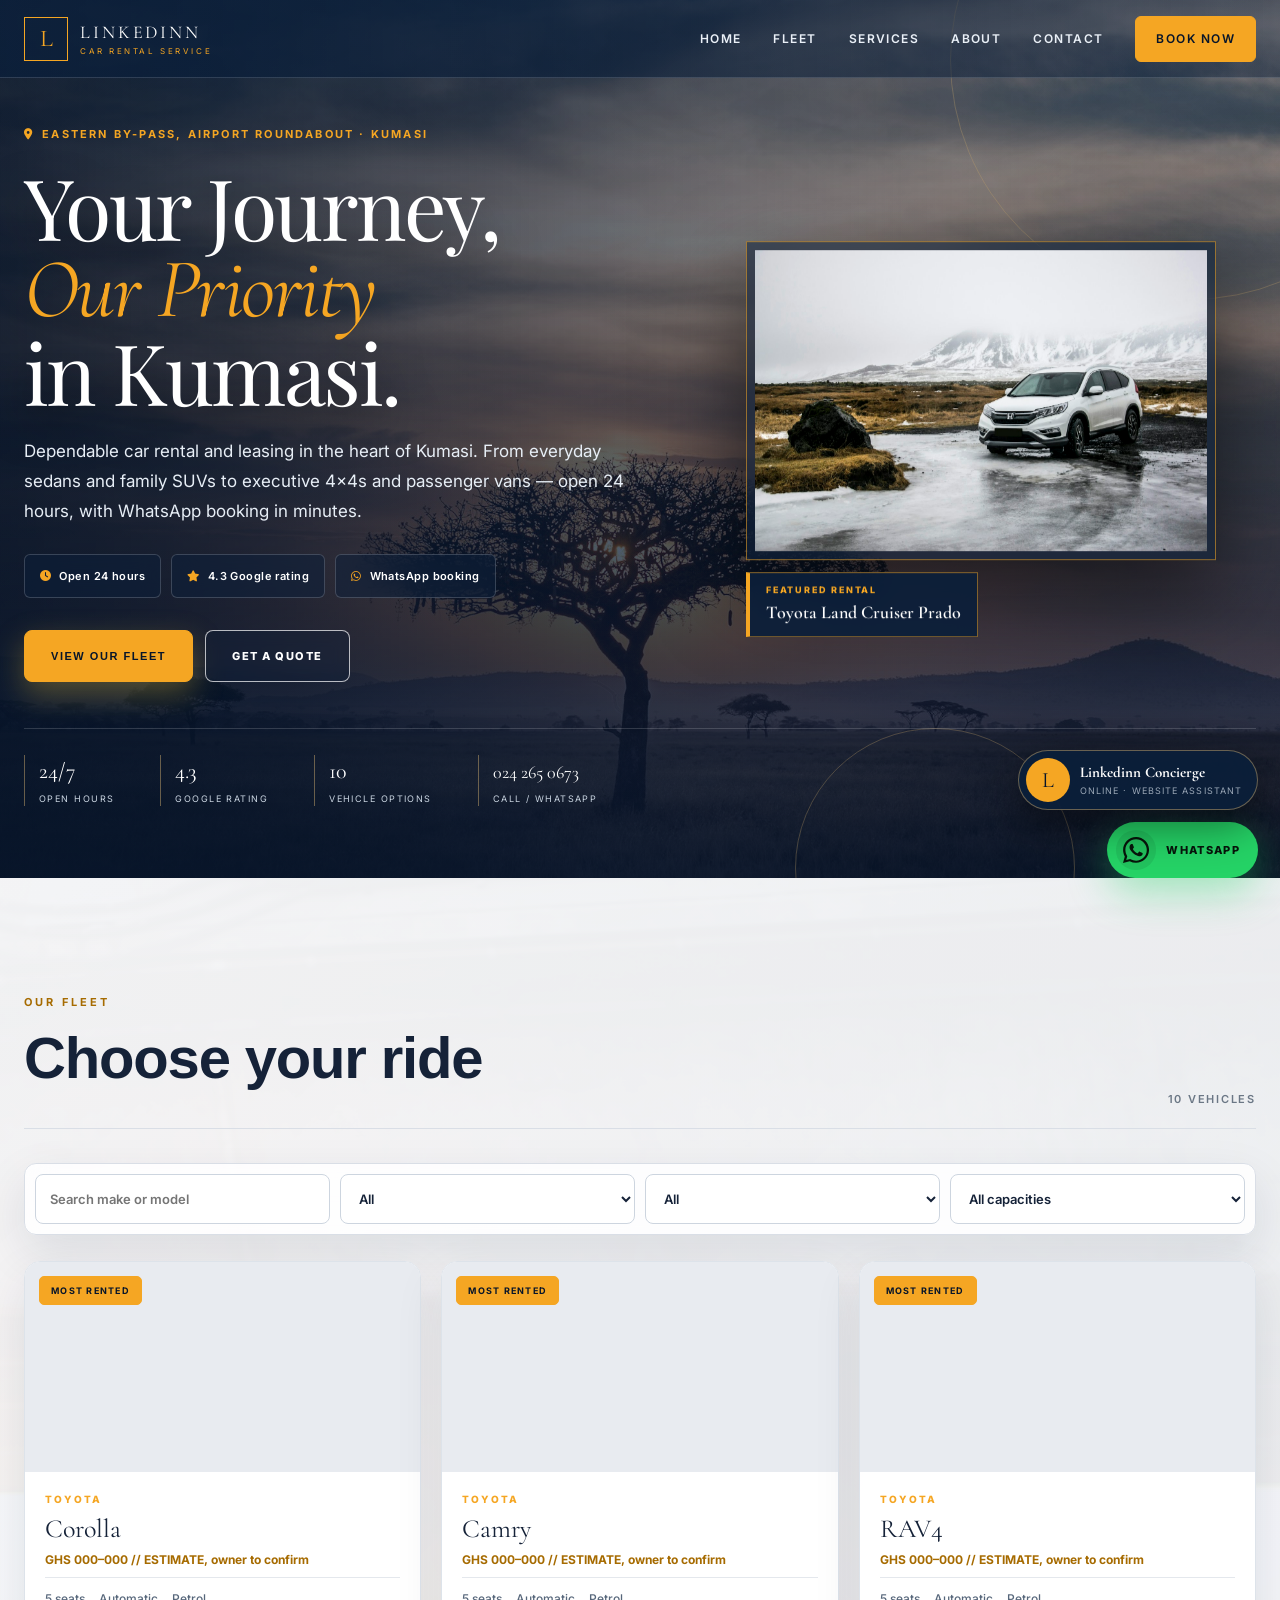
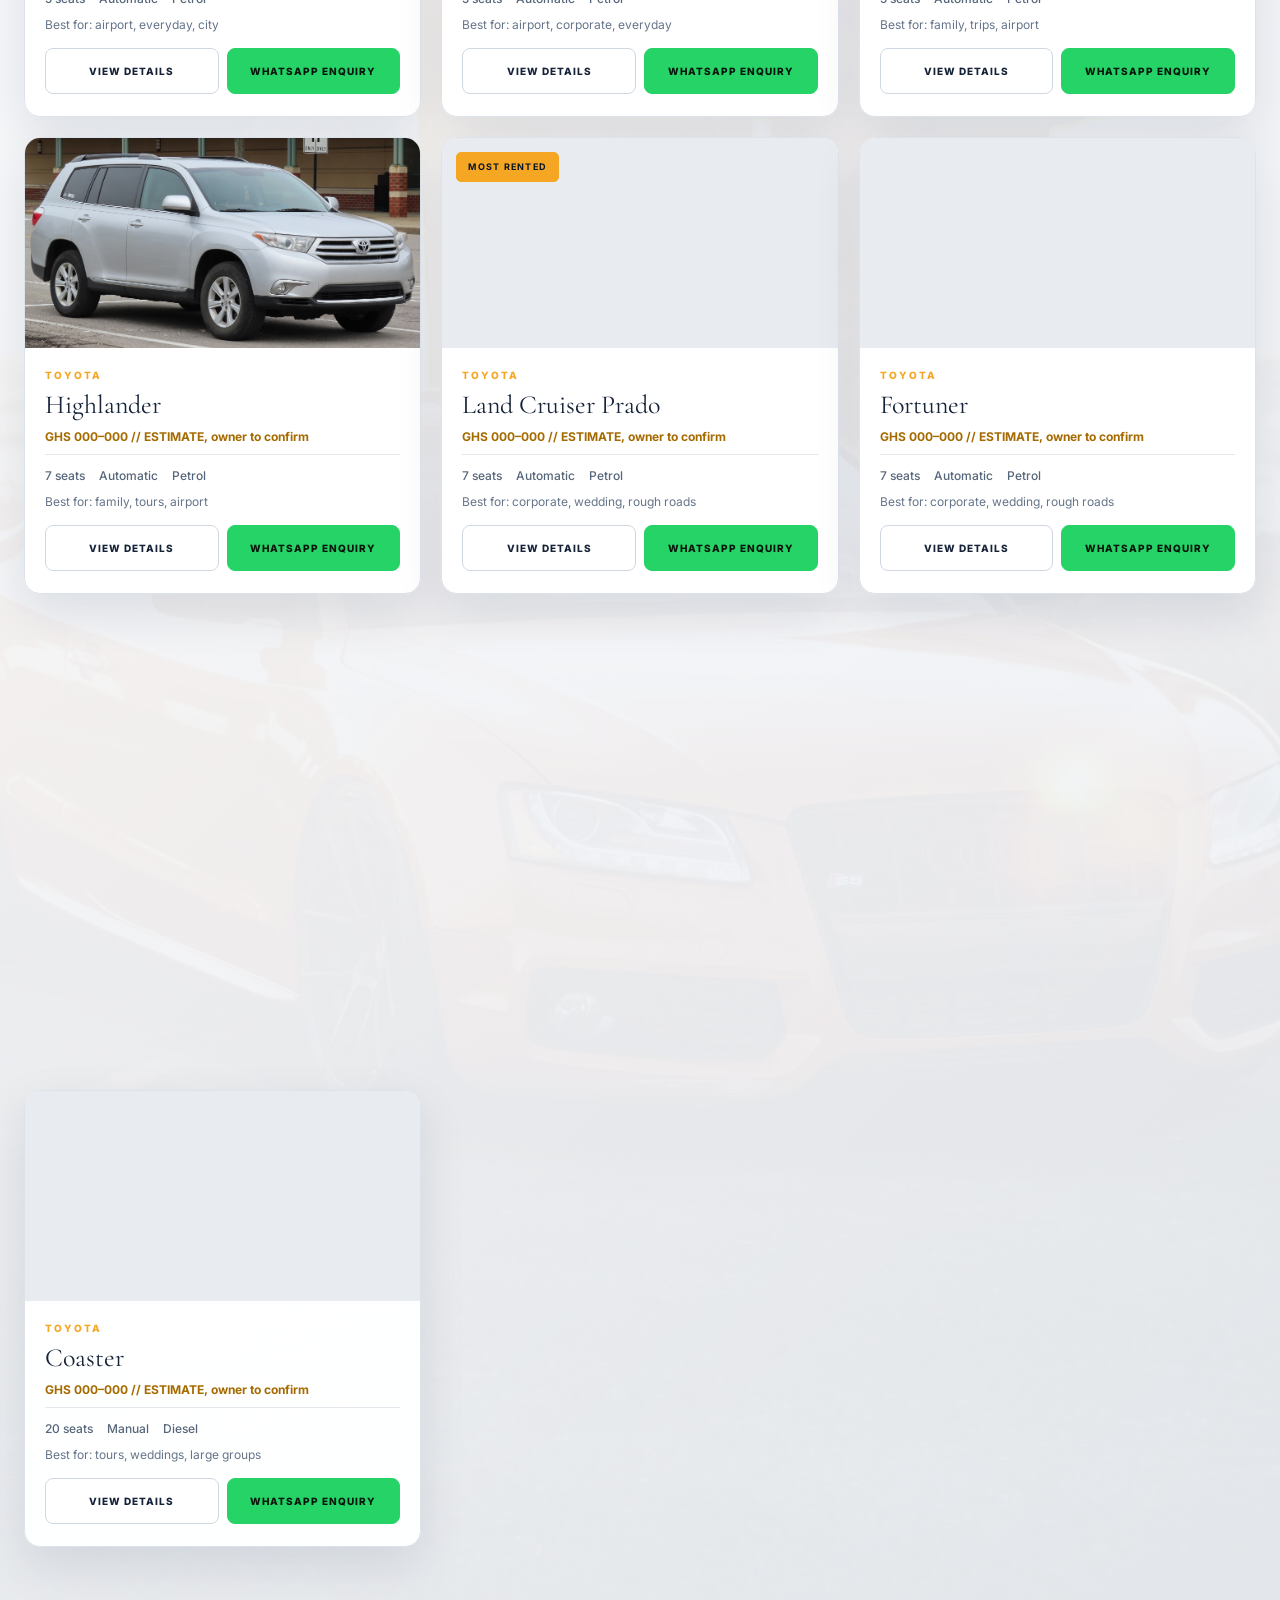
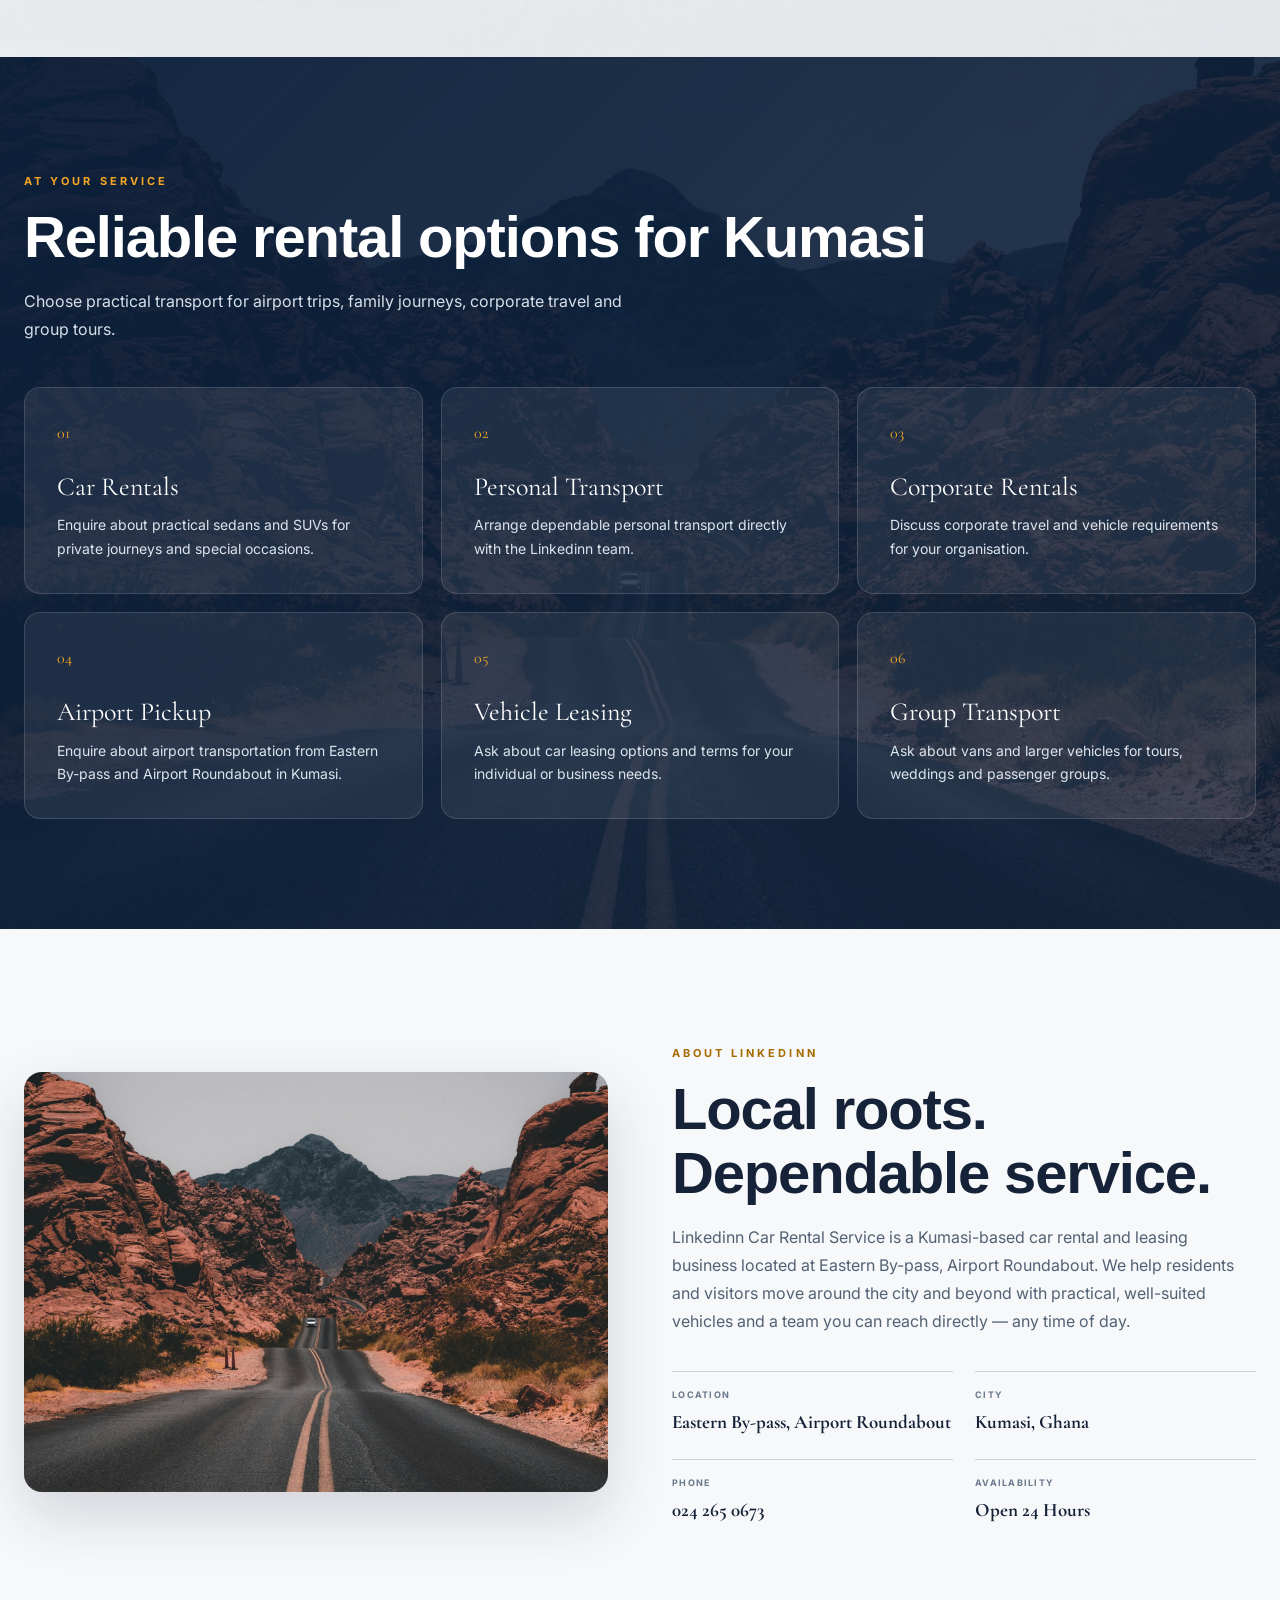
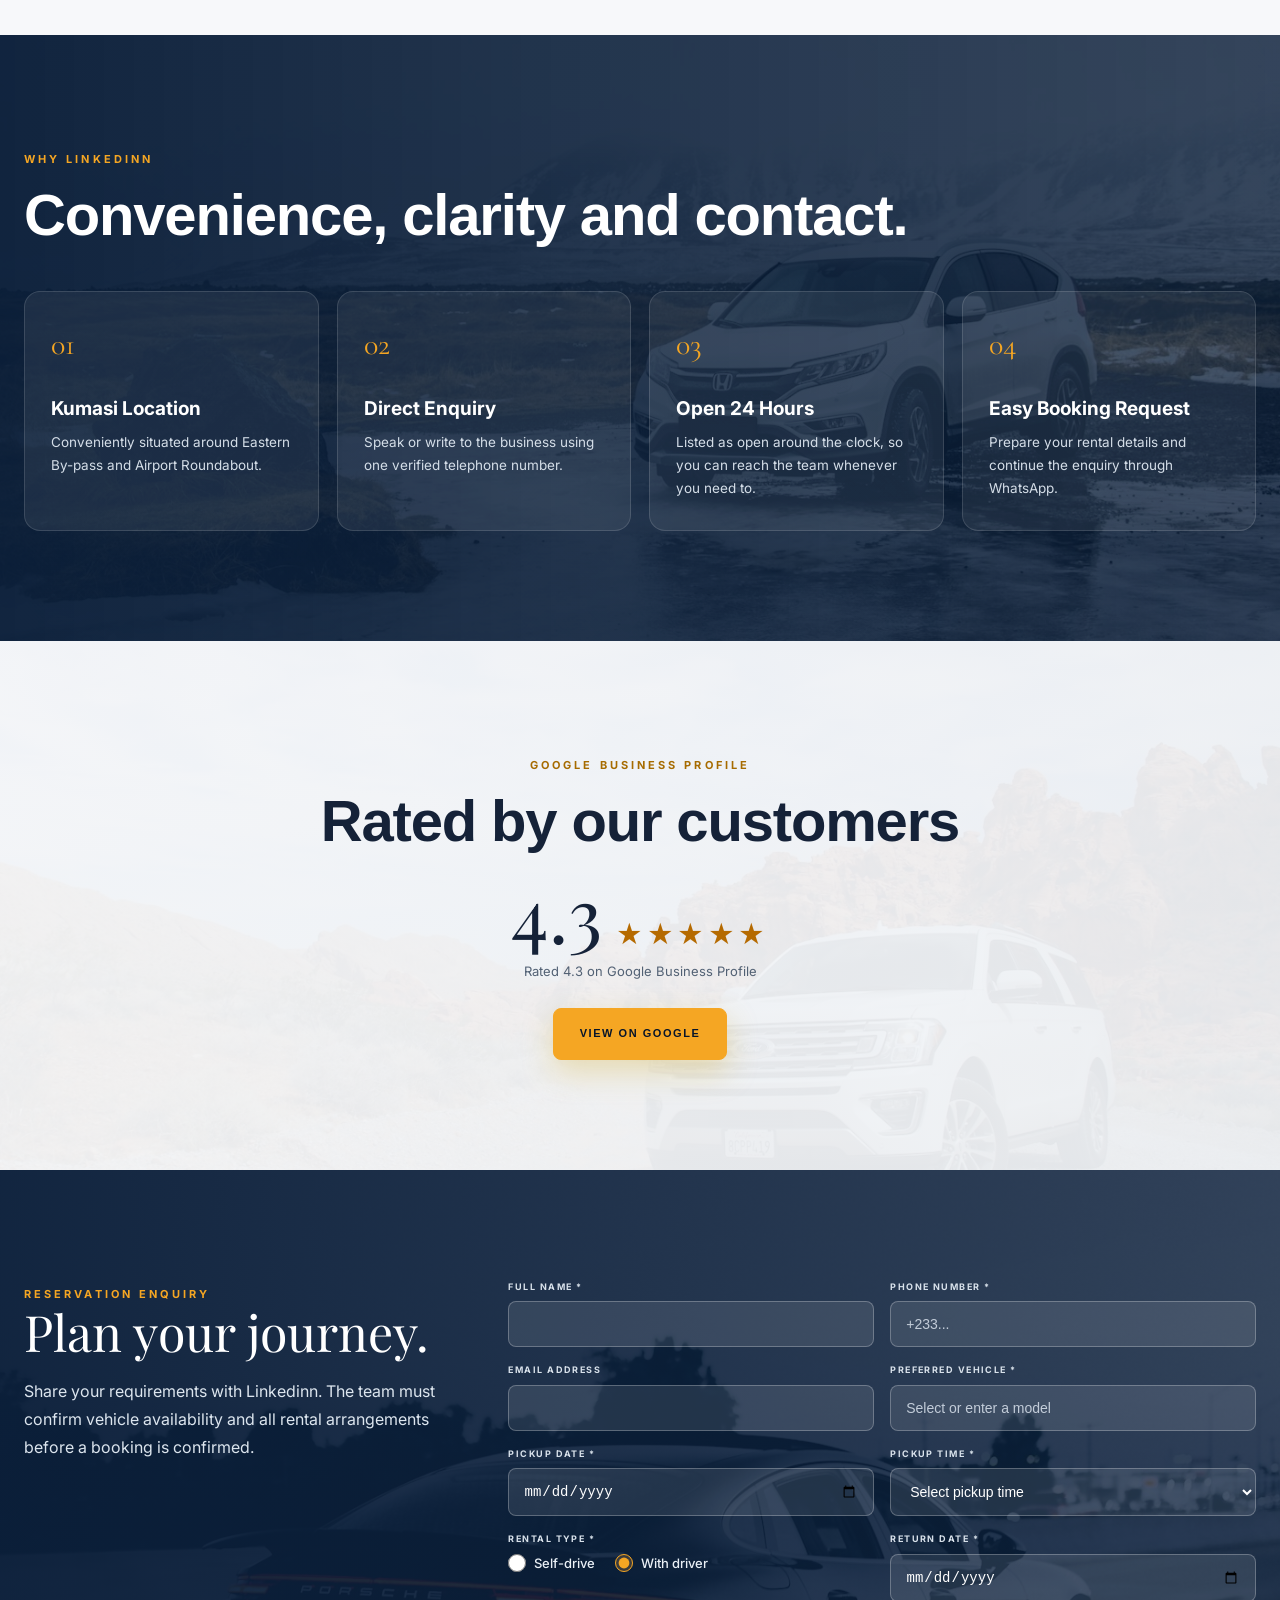
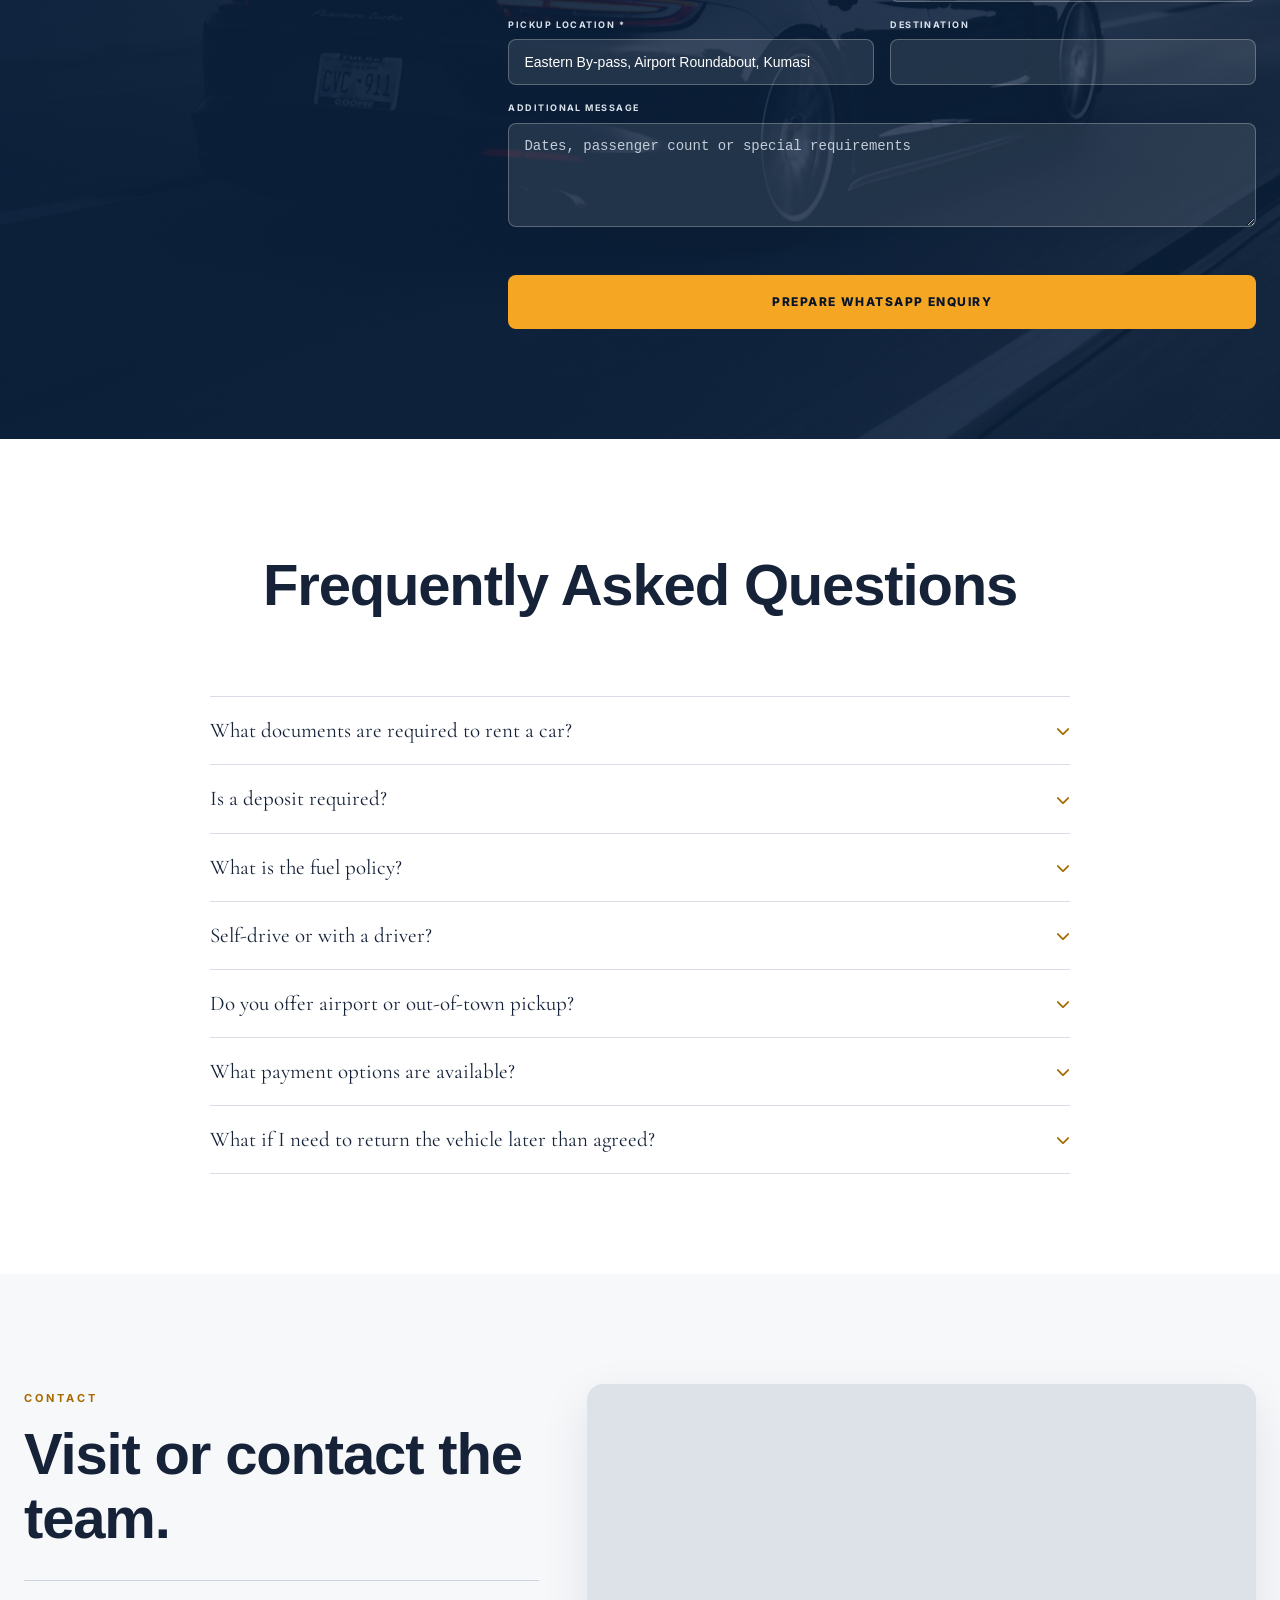
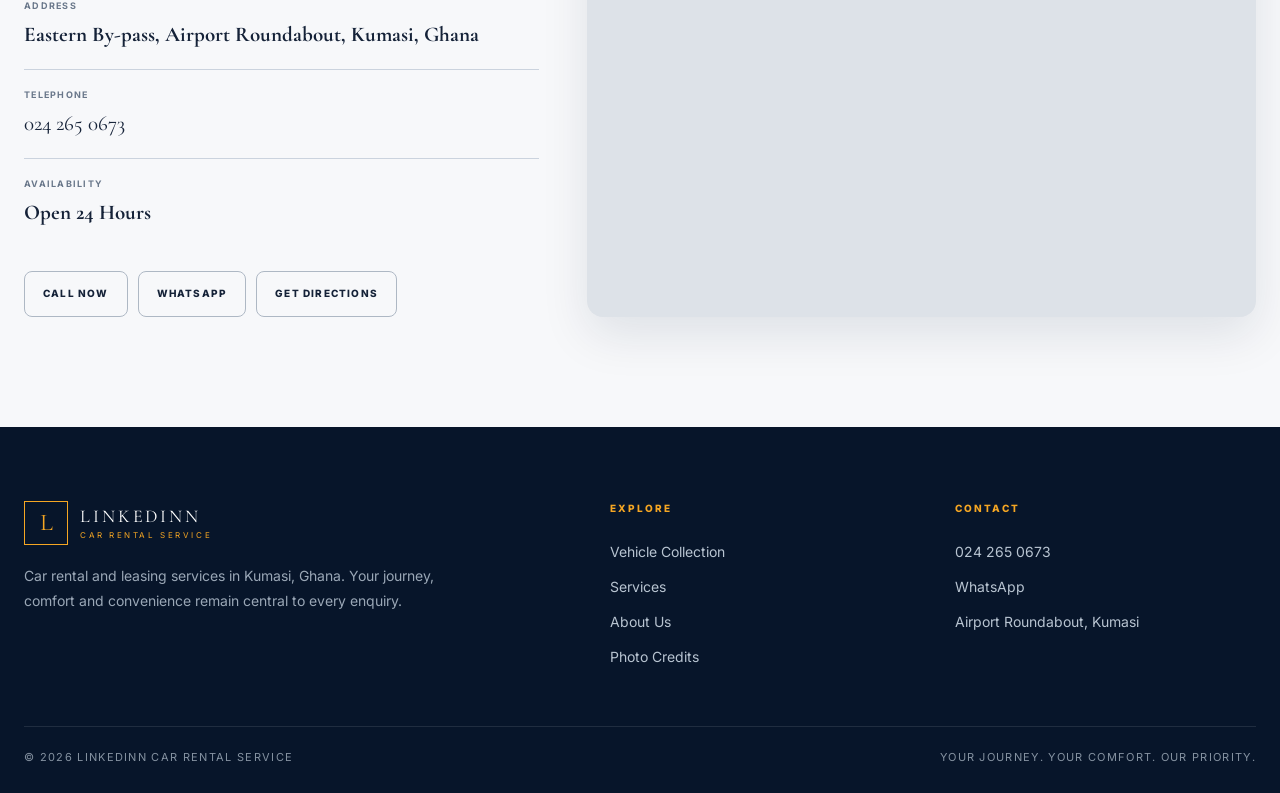
==== commit f3d99daa: "Add featured rental car card beside hero text" ====
--- a/index.html
+++ b/index.html
@@ -70,10 +70,9 @@
                 <div class="hero-shade" aria-hidden="true"></div>
                 <div class="hero-orb hero-orb-one" aria-hidden="true"></div>
                 <div class="hero-orb hero-orb-two" aria-hidden="true"></div>
-                <div class="hero-vehicle-stage" aria-hidden="true">
-                    <div class="stage-orbit orbit-one"></div>
-                    <div class="stage-orbit orbit-two"></div>
-                    <div class="stage-frame"><img src="assets/vehicles/family-suv.jpg" alt="Family SUV available for rental enquiries" loading="eager" onerror="this.onerror=null;this.src='assets/vehicles/suv-white.jpg'"></div>
+                <div class="hero-car-card" aria-hidden="true">
+                    <div class="hero-car-img"><img src="assets/vehicles/prado.jpg" alt="" loading="eager"></div>
+                    <div class="hero-car-tag"><span>Featured Rental</span><strong>Toyota Land Cruiser Prado</strong></div>
                 </div>
                 <div class="hero-inner">
                     <span class="hero-eyebrow"><i class="fas fa-location-dot"></i> Eastern By-pass, Airport Roundabout · Kumasi</span>
--- a/premium.css
+++ b/premium.css
@@ -344,3 +344,15 @@
 .stat-number a:hover{color:var(--ghana-gold)}
 .review-actions{margin-top:26px}
 @media(max-width:680px){.stat-number a{font-size:15px}}
+
+/* ============ PHASE: hero car card beside text ============ */
+.hero-car-card{position:absolute;z-index:2;right:5%;top:50%;transform:translateY(-50%);width:min(38vw,470px);pointer-events:none}
+.hero-car-img{border:1px solid rgba(245,166,35,.55);padding:8px;background:rgba(11,31,58,.55);backdrop-filter:blur(10px);box-shadow:0 30px 80px rgba(0,0,0,.55);animation:heroCarFloat 8s ease-in-out infinite}
+.hero-car-img img{width:100%;height:100%;object-fit:cover;filter:saturate(.98) contrast(1.04)}
+.hero-car-tag{margin-top:12px;display:inline-flex;flex-direction:column;gap:2px;background:rgba(11,31,58,.92);border:1px solid rgba(245,166,35,.5);border-left:4px solid var(--ghana-gold);padding:10px 16px;backdrop-filter:blur(10px)}
+.hero-car-tag span{font-size:9px;font-weight:800;text-transform:uppercase;letter-spacing:.2em;color:var(--ghana-gold)}
+.hero-car-tag strong{font-family:"Cormorant Garamond",Georgia,serif;font-size:18px;color:#fff;font-weight:600}
+@keyframes heroCarFloat{50%{transform:translateY(-12px)}}
+@media(max-width:980px){.hero-car-card{width:42vw;right:-2%;opacity:.85}}
+@media(max-width:680px){.hero-car-card{position:static;transform:none;width:100%;margin-top:26px;pointer-events:auto}.hero-car-img{animation:none}}
+@media(prefers-reduced-motion:reduce){.hero-car-img{animation:none}}
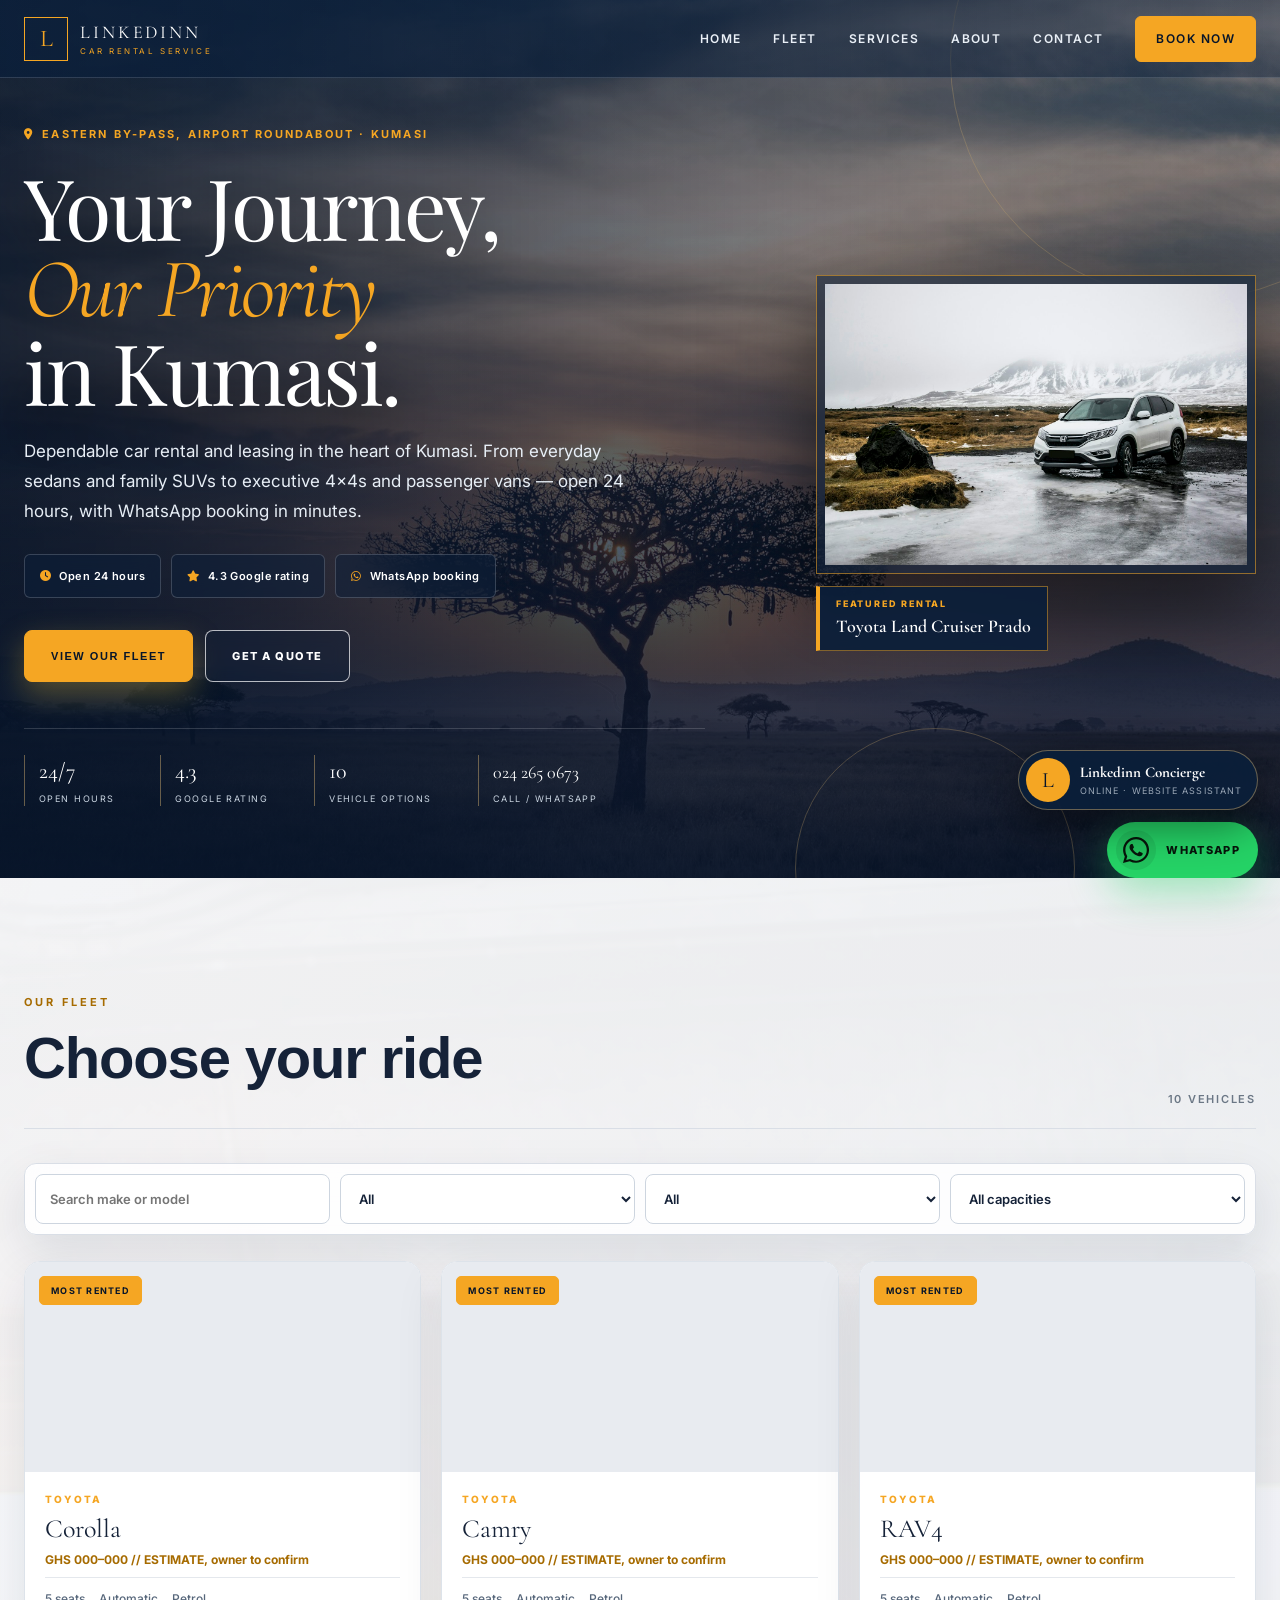
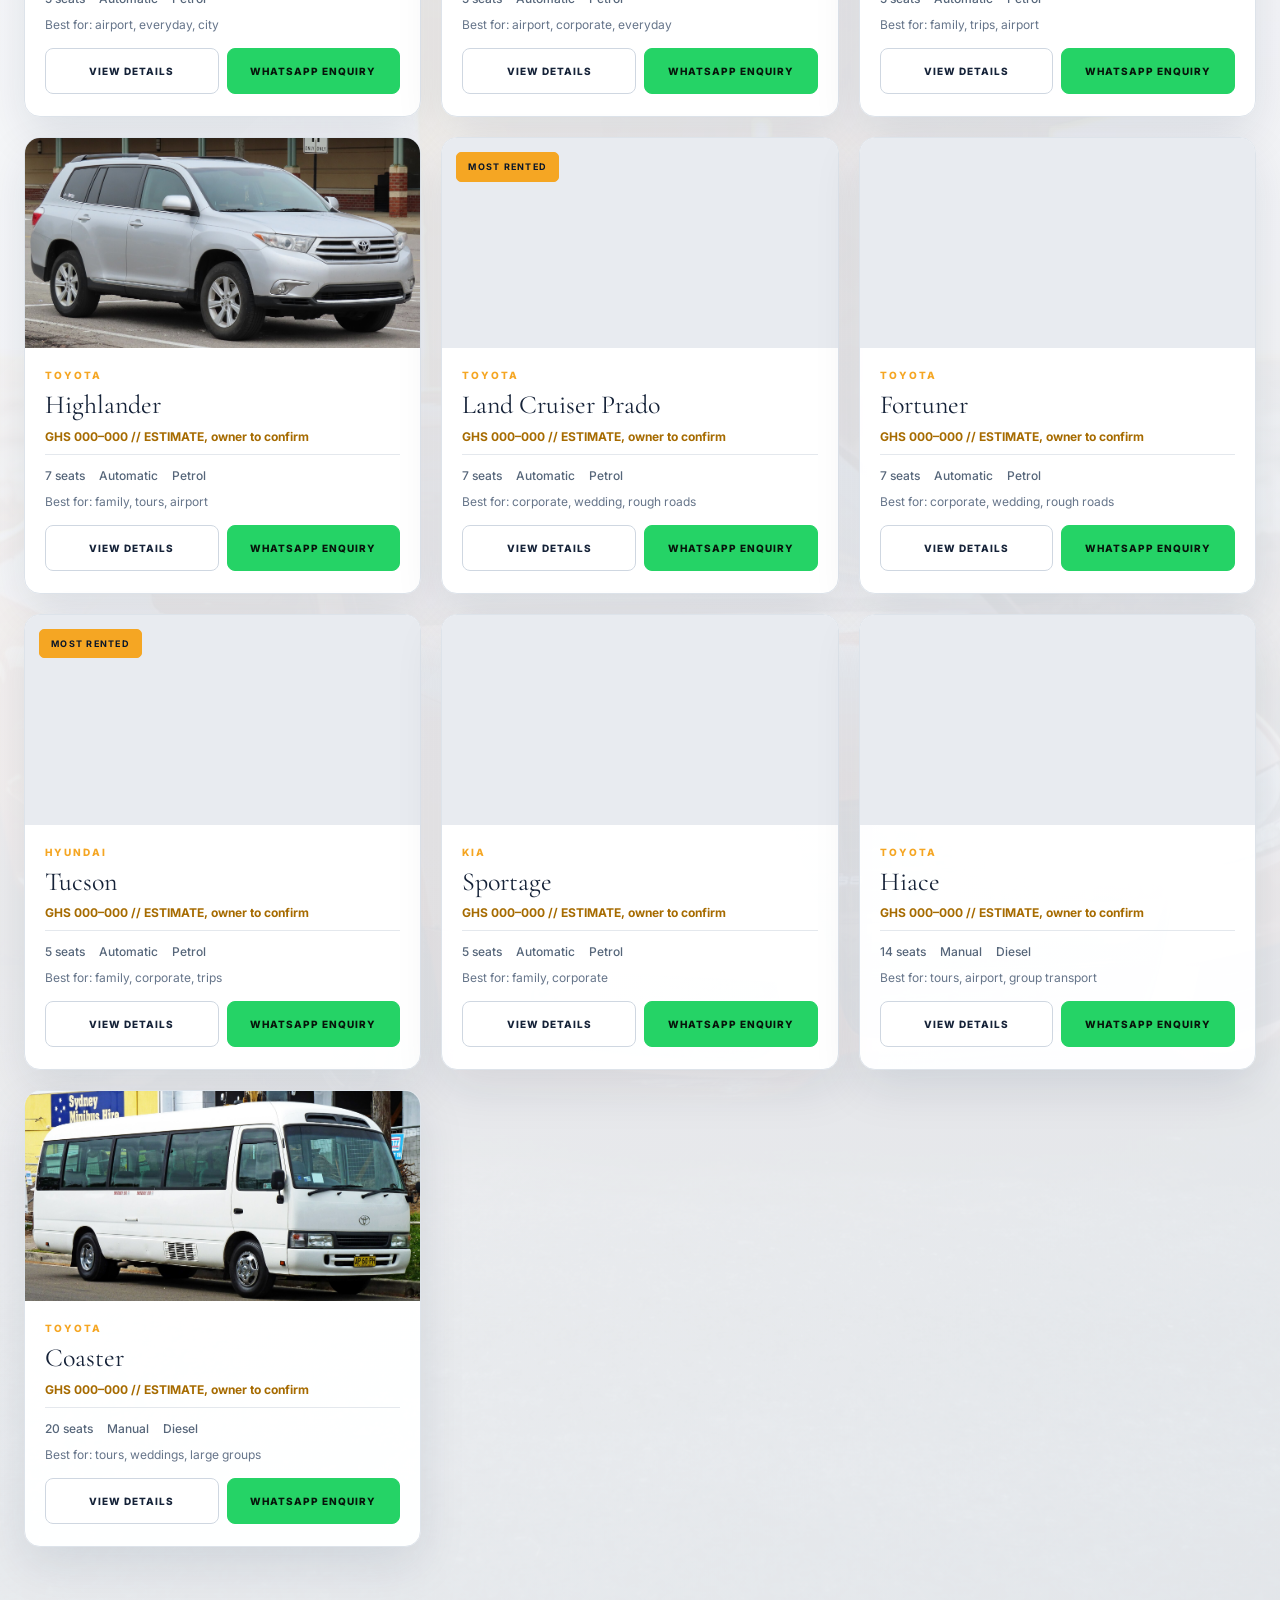
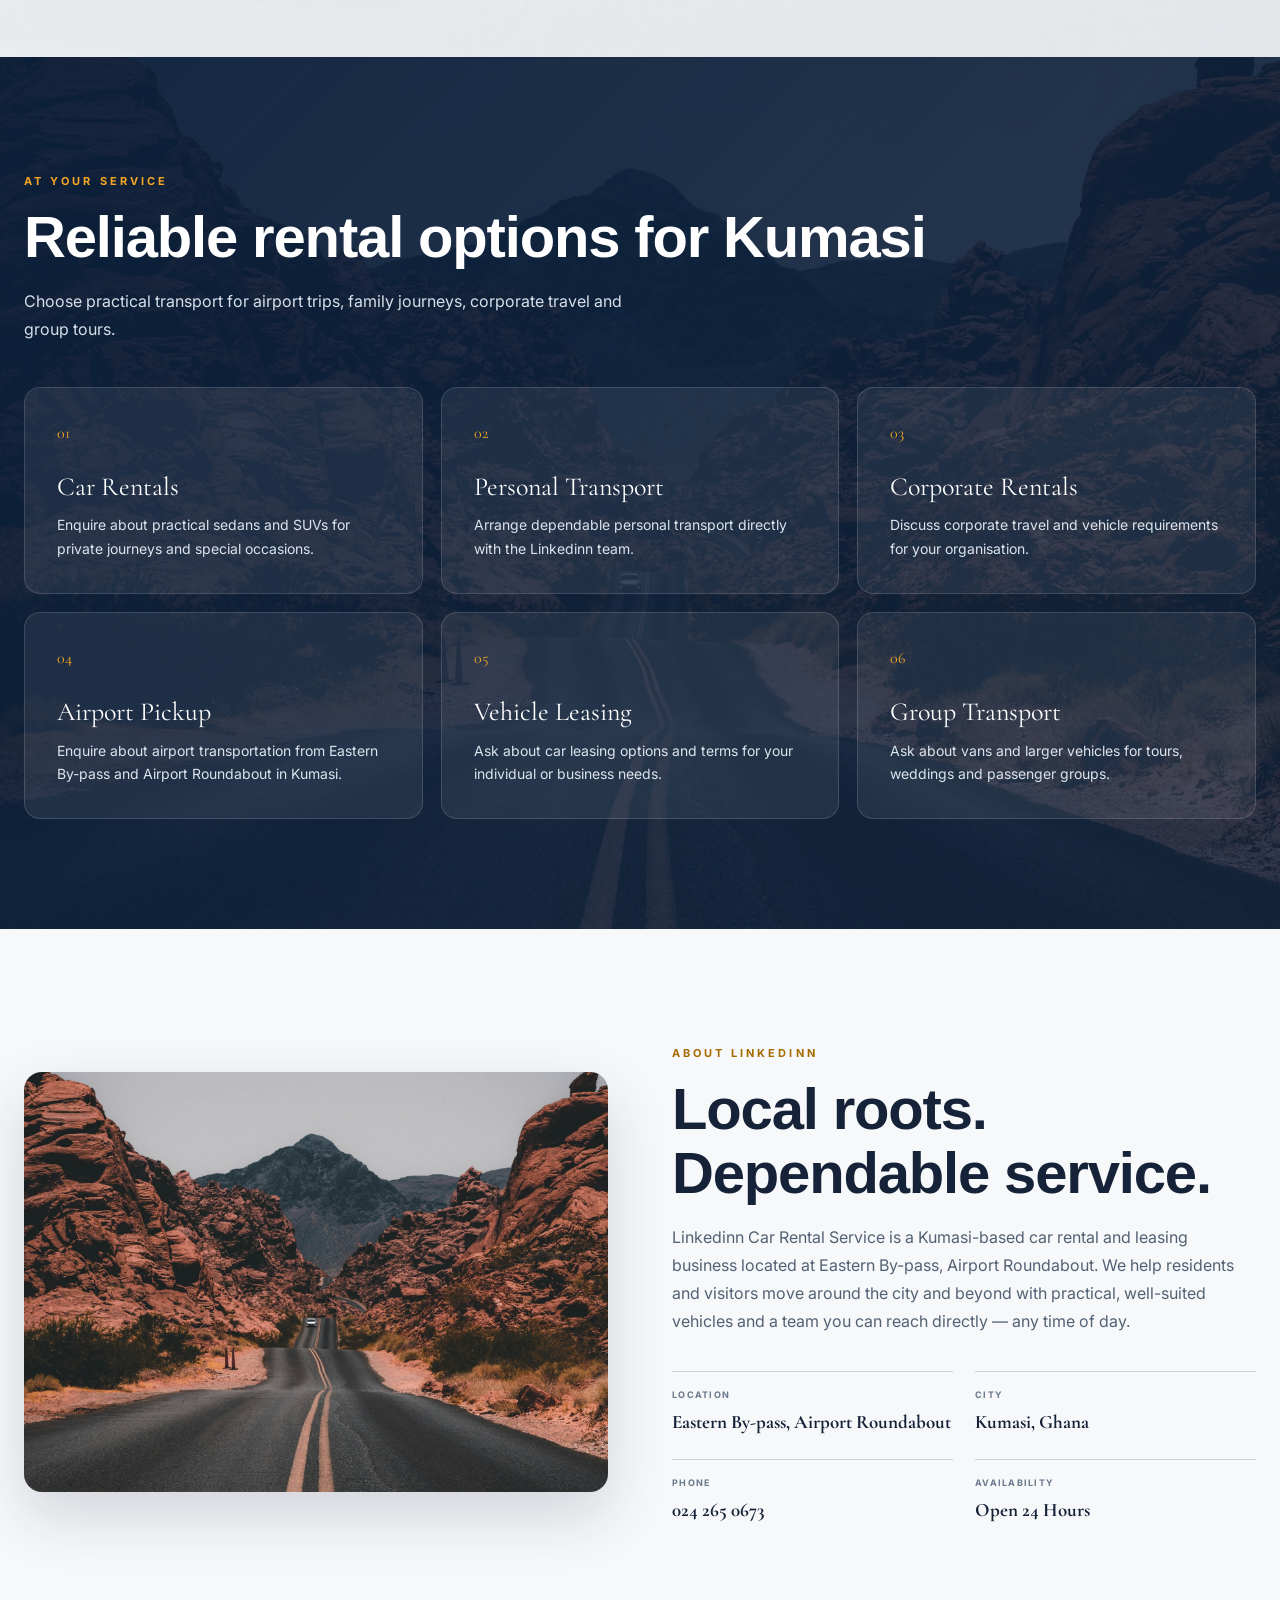
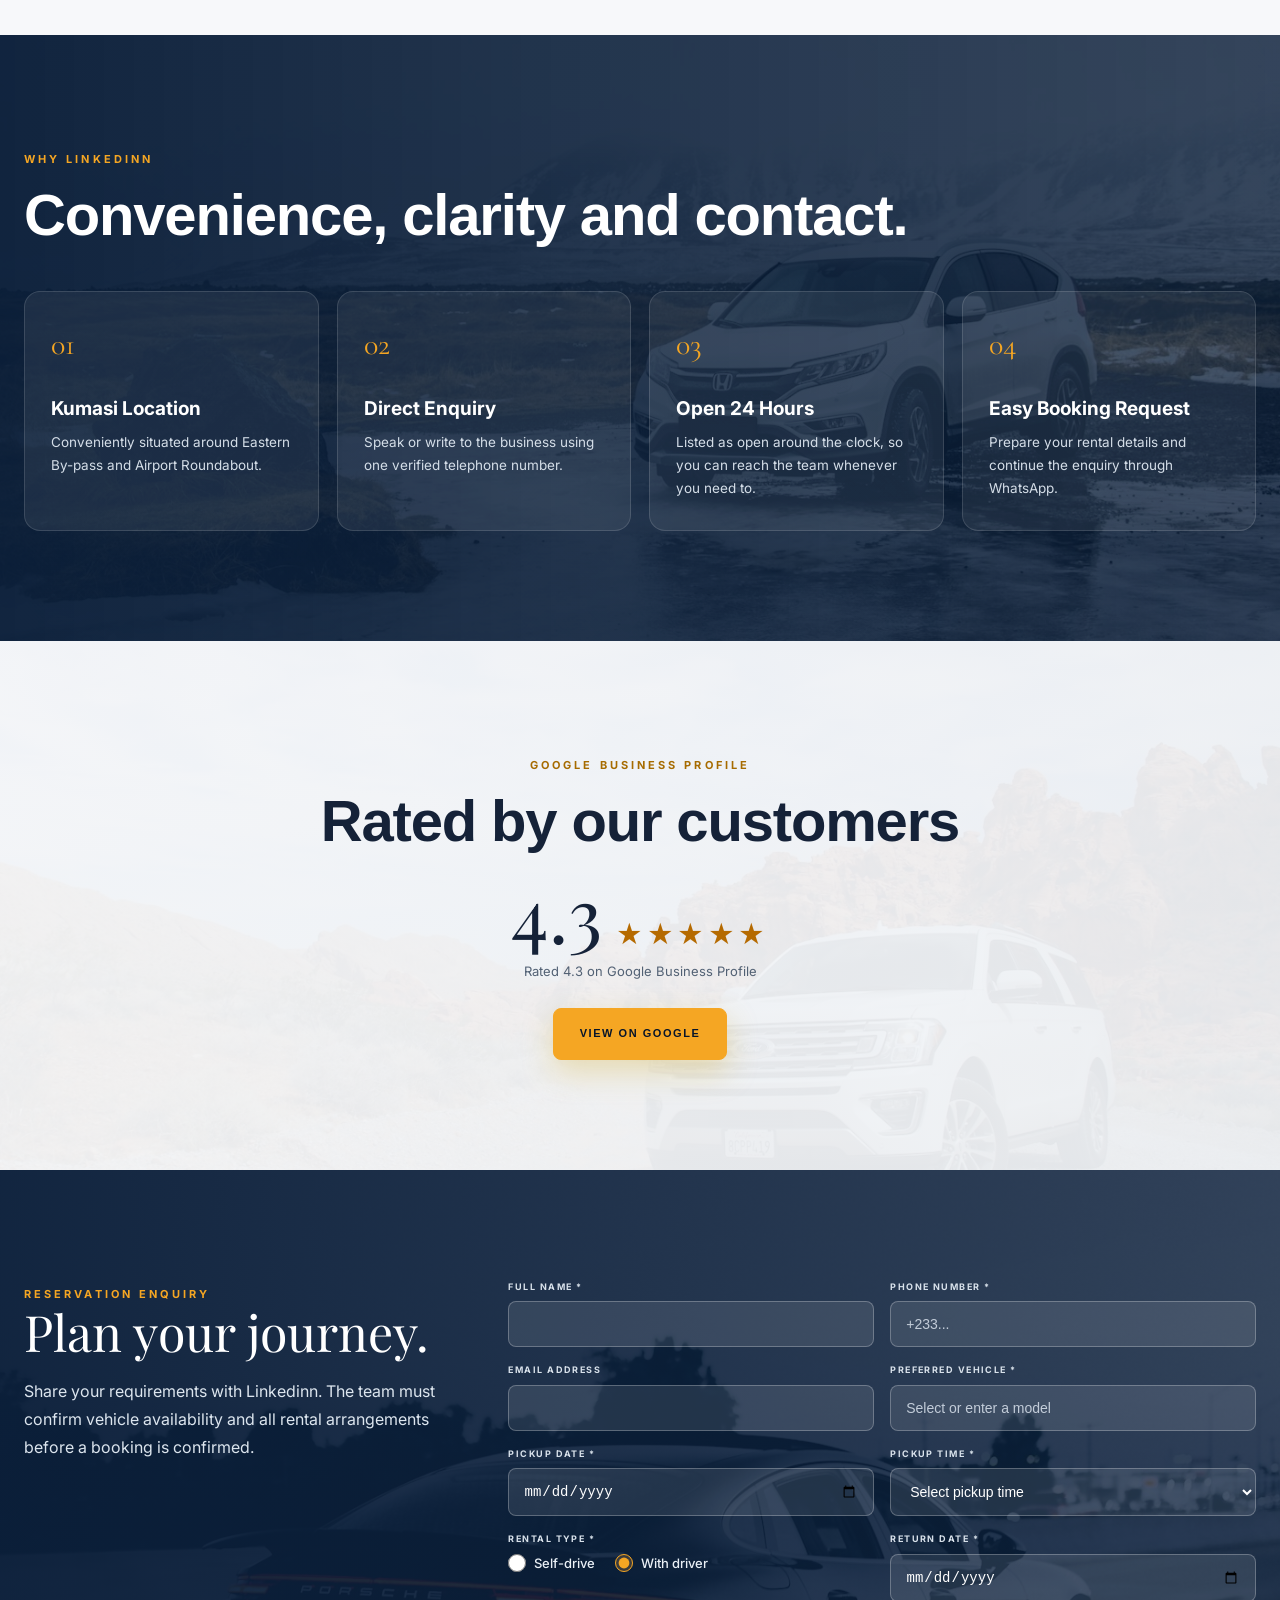
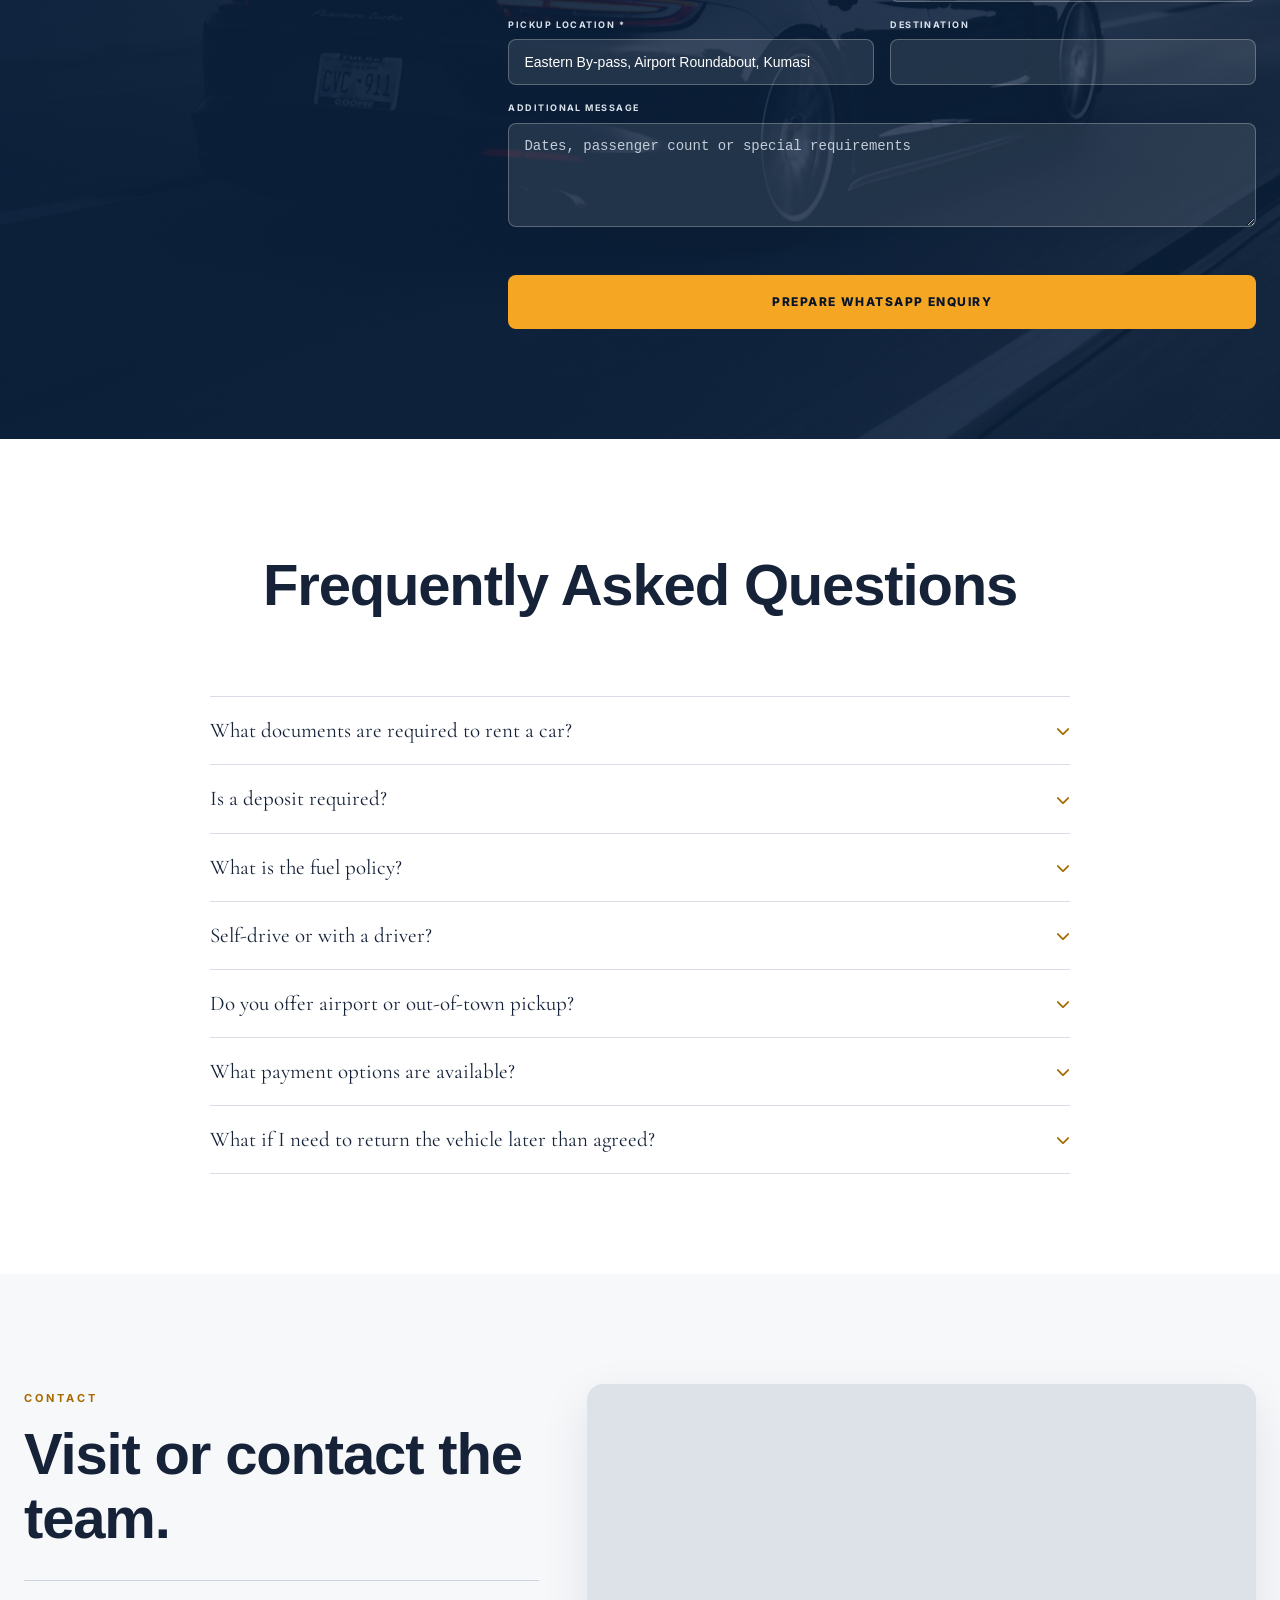
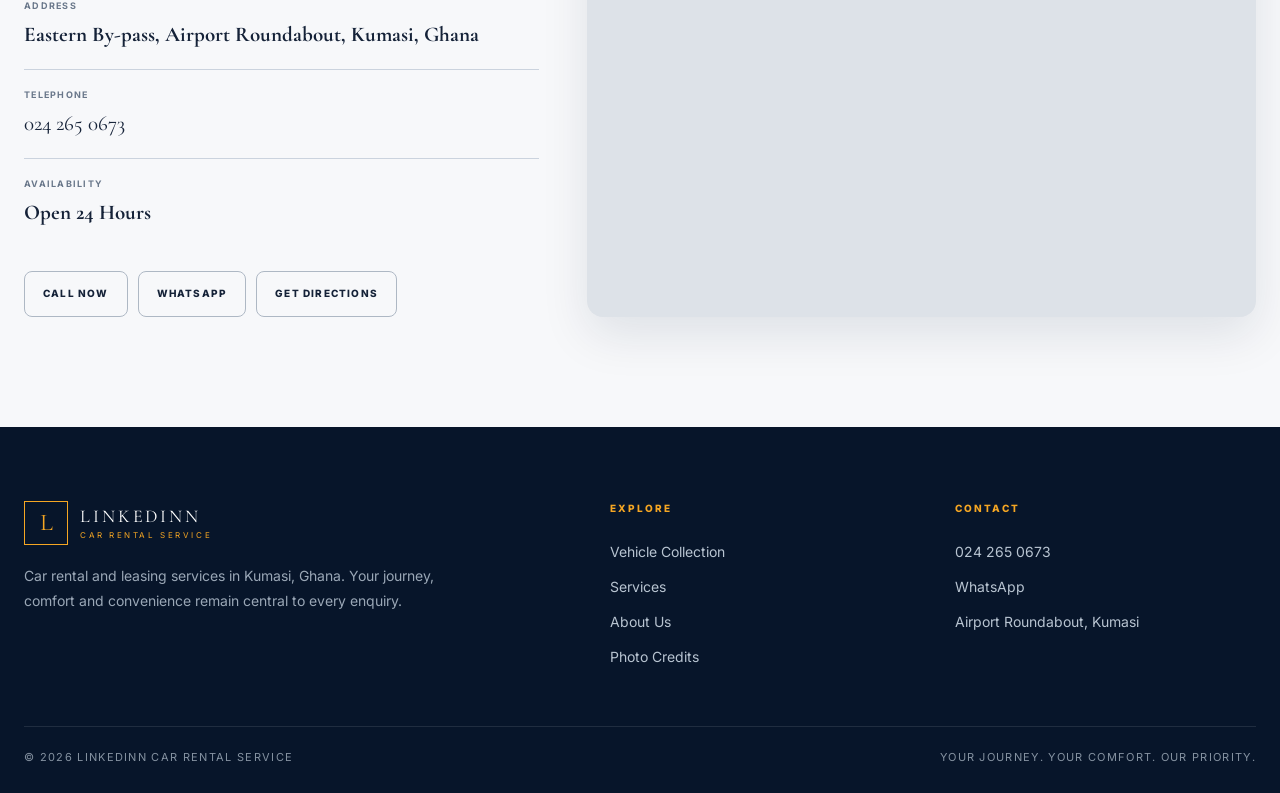
==== commit 92d58e8f: "Fix hero: responsive two-column grid (text + car), stacks on mobile" ====
--- a/index.html
+++ b/index.html
@@ -1,309 +1,313 @@
-<!DOCTYPE html>
-<html lang="en">
-<head>
-    <meta charset="UTF-8">
-    <meta name="viewport" content="width=device-width, initial-scale=1.0">
-    <title>Linkedinn Car Rental Service | Car Rental in Kumasi, Ghana</title>
-    <meta name="description" content="Car rental in Kumasi, Ghana at Eastern By-pass, Airport Roundabout. Toyota & SUV rentals, 4x4s and passenger vans. Open 24 hours. Enquire on WhatsApp 024 265 0673.">
-    <meta name="keywords" content="Linkedinn Car Rental, car rental Kumasi, car hire Kumasi, car rental Ghana, SUV rental Kumasi, Airport Roundabout car rental">
-    <meta name="author" content="Linkedinn Car Rental Service">
-    <meta name="robots" content="index, follow">
-    <link rel="canonical" href="https://linkedinncarrental.com/">
-    <meta name="theme-color" content="#0B1F3A">
-
-    <!-- Open Graph -->
-    <meta property="og:type" content="website">
-    <meta property="og:site_name" content="Linkedinn Car Rental Service">
-    <meta property="og:title" content="Linkedinn Car Rental Service | Car Rental in Kumasi">
-    <meta property="og:description" content="Reliable car rental in Kumasi — sedans, SUVs, 4x4s and passenger vans. Open 24 hours at Eastern By-pass, Airport Roundabout. WhatsApp 024 265 0673.">
-    <meta property="og:url" content="https://linkedinncarrental.com/">
-    <meta property="og:image" content="https://linkedinncarrental.com/assets/vehicles/africa-road.jpg">
-    <meta property="og:image:alt" content="Open road through Kumasi at golden hour">
-    <meta property="og:locale" content="en_GH">
-
-    <!-- Twitter -->
-    <meta name="twitter:card" content="summary_large_image">
-    <meta name="twitter:title" content="Linkedinn Car Rental Service | Kumasi">
-    <meta name="twitter:description" content="Car rental in Kumasi. Open 24 hours. WhatsApp 024 265 0673.">
-    <meta name="twitter:image" content="https://linkedinncarrental.com/assets/vehicles/africa-road.jpg">
-
-    <link rel="icon" href="data:image/svg+xml,%3Csvg xmlns='http://www.w3.org/2000/svg' viewBox='0 0 100 100'%3E%3Crect width='100' height='100' rx='18' fill='%230B1F3A'/%3E%3Ctext x='50' y='68' font-family='Georgia,serif' font-size='58' fill='%23F5A623' text-anchor='middle'%3EL%3C/text%3E%3C/svg%3E">
-    <link rel="preconnect" href="https://fonts.googleapis.com">
-    <link rel="preconnect" href="https://fonts.gstatic.com" crossorigin>
-    <link href="https://fonts.googleapis.com/css2?family=Playfair+Display:ital,wght@0,400;0,700;1,400;1,700&family=Inter:ital,wght@0,300;0,400;0,500;0,600;1,300;1,400;1,500;1,600&family=Manrope:ital,wght@0,400;0,600;0,800;1,400;1,600;1,800&family=Cormorant+Garamond:ital,wght@0,400;0,600;1,400;1,600&display=swap" rel="stylesheet">
-    <link rel="stylesheet" href="https://cdnjs.cloudflare.com/ajax/libs/font-awesome/6.4.0/css/all.min.css">
-    <link rel="stylesheet" href="style.css">
-    <link rel="stylesheet" href="premium.css">
-    <script src="premium.fixed.js" defer></script>
-    <script type="application/ld+json">{
-      "@context":"https://schema.org",
-      "@type":"AutoRental",
-      "name":"Linkedinn Car Rental Service",
-      "description":"Car rental and leasing service in Kumasi, Ghana. Practical sedans, SUVs, 4x4s and passenger vans available for enquiry.",
-      "telephone":"+233242650673",
-      "priceRange":"GHS — confirm with owner",
-      "address":{"@type":"PostalAddress","streetAddress":"Eastern By-pass, Airport Roundabout","addressLocality":"Kumasi","addressCountry":"GH"},
-      "areaServed":{"@type":"City","name":"Kumasi"},
-      "openingHoursSpecification":{"@type":"OpeningHoursSpecification","dayOfWeek":["Monday","Tuesday","Wednesday","Thursday","Friday","Saturday","Sunday"],"opens":"00:00","closes":"23:59"},
-      "aggregateRating":{"@type":"AggregateRating","ratingValue":"4.3","bestRating":"5"}
-    }</script>
-</head>
-<body>
-    <div id="premium-root">
-        <div class="premium-app">
-            <nav class="premium-nav" id="premium-nav">
-                <div class="nav-inner">
-                    <a class="brand" href="#home" aria-label="Linkedinn Car Rental Service home">
-                        <span class="brand-monogram">L</span>
-                        <span class="brand-name">LINKEDINN<small>CAR RENTAL SERVICE</small></span>
-                    </a>
-                    <div class="premium-links" id="premium-links">
-                        <a href="#home">Home</a><a href="#fleet">Fleet</a><a href="#services">Services</a><a href="#about">About</a><a href="#contact">Contact</a>
-                        <a class="nav-cta" href="#booking">Book Now</a>
-                    </div>
-                    <button class="menu-toggle" id="menu-toggle" aria-label="Open navigation">☰</button>
-                </div>
-            </nav>
-
-            <header class="hero-premium" id="home">
-                <div class="hero-photo" aria-hidden="true"></div>
-                <div class="hero-shade" aria-hidden="true"></div>
-                <div class="hero-orb hero-orb-one" aria-hidden="true"></div>
-                <div class="hero-orb hero-orb-two" aria-hidden="true"></div>
-                <div class="hero-car-card" aria-hidden="true">
-                    <div class="hero-car-img"><img src="assets/vehicles/prado.jpg" alt="" loading="eager"></div>
-                    <div class="hero-car-tag"><span>Featured Rental</span><strong>Toyota Land Cruiser Prado</strong></div>
-                </div>
-                <div class="hero-inner">
-                    <span class="hero-eyebrow"><i class="fas fa-location-dot"></i> Eastern By-pass, Airport Roundabout · Kumasi</span>
-                    <h1>Your Journey,<br><em>Our Priority</em> in Kumasi.</h1>
-                    <p class="hero-subtitle">Dependable car rental and leasing in the heart of Kumasi. From everyday sedans and family SUVs to executive 4x4s and passenger vans — open 24 hours, with WhatsApp booking in minutes.</p>
-                    <div class="hero-badge">
-                        <span><i class="fas fa-clock"></i> Open 24 hours</span>
-                        <span><i class="fas fa-star"></i> 4.3 Google rating</span>
-                        <span><i class="fab fa-whatsapp"></i> WhatsApp booking</span>
-                    </div>
-                    <div class="hero-cta">
-                        <a class="btn-primary" href="#fleet">View Our Fleet</a>
-                        <a class="btn-ghost" href="#booking">Get a Quote</a>
-                    </div>
-                    <div class="hero-stats">
-                        <div class="stat-item"><div class="stat-number">24/7</div><div class="stat-label">Open Hours</div></div>
-                        <div class="stat-item"><div class="stat-number">4.3</div><div class="stat-label">Google Rating</div></div>
-                        <div class="stat-item"><div class="stat-number">10</div><div class="stat-label">Vehicle Options</div></div>
-                        <div class="stat-item"><div class="stat-number"><a href="tel:+233242650673">024 265 0673</a></div><div class="stat-label">Call / WhatsApp</div></div>
-                    </div>
-                </div>
-            </header>
-
-            <main>
-                <section class="section-premium fleet-section" id="fleet">
-                    <div class="section-shell">
-                        <div class="fleet-head fade-ready">
-                            <div><span class="eyebrow">Our Fleet</span><h2 class="section-title">Choose your ride</h2></div>
-                            <span class="fleet-count" id="fleet-count">Loading fleet...</span>
-                        </div>
-                        <div class="fleet-controls fade-ready">
-                            <input class="search-input" id="vehicle-search" type="search" placeholder="Search make or model">
-                            <select class="filter-select" id="brand-filter" aria-label="Filter by brand"><option>All</option><option>Toyota</option><option>Hyundai</option><option>Kia</option></select>
-                            <select class="filter-select" id="category-filter" aria-label="Filter by category"><option>All</option><option>economy</option><option>sedan</option><option>suv</option><option>executive</option><option>van</option></select>
-                            <select class="filter-select" id="seats-filter" aria-label="Filter by seats"><option value="All">All capacities</option><option value="4">4+ seats</option><option value="5">5+ seats</option><option value="7">7+ seats</option></select>
-                        </div>
-                        <div class="vehicle-grid" id="vehicle-grid"></div>
-                    </div>
-                </section>
-
-                <section class="section-premium" id="services">
-                    <div class="section-shell">
-                        <span class="eyebrow">At Your Service</span><h2 class="section-title">Reliable rental options for Kumasi</h2>
-                        <p class="section-copy">Choose practical transport for airport trips, family journeys, corporate travel and group tours.</p>
-                        <div class="services-grid fade-ready">
-                            <article class="service-card"><span class="service-number">01</span><h3>Car Rentals</h3><p>Enquire about practical sedans and SUVs for private journeys and special occasions.</p></article>
-                            <article class="service-card"><span class="service-number">02</span><h3>Personal Transport</h3><p>Arrange dependable personal transport directly with the Linkedinn team.</p></article>
-                            <article class="service-card"><span class="service-number">03</span><h3>Corporate Rentals</h3><p>Discuss corporate travel and vehicle requirements for your organisation.</p></article>
-                            <article class="service-card"><span class="service-number">04</span><h3>Airport Pickup</h3><p>Enquire about airport transportation from Eastern By-pass and Airport Roundabout in Kumasi.</p></article>
-                            <article class="service-card"><span class="service-number">05</span><h3>Vehicle Leasing</h3><p>Ask about car leasing options and terms for your individual or business needs.</p></article>
-                            <article class="service-card"><span class="service-number">06</span><h3>Group Transport</h3><p>Ask about vans and larger vehicles for tours, weddings and passenger groups.</p></article>
-                        </div>
-                    </div>
-                </section>
-
-                <section class="section-premium about-section" id="about">
-                    <div class="section-shell about-layout">
-                        <div class="about-image fade-ready" role="img" aria-label="Scenic open road through Kumasi at golden hour"></div>
-                        <div class="fade-ready">
-                            <span class="eyebrow">About Linkedinn</span><h2 class="section-title">Local roots. Dependable service.</h2>
-                            <p class="section-copy">Linkedinn Car Rental Service is a Kumasi-based car rental and leasing business located at Eastern By-pass, Airport Roundabout. We help residents and visitors move around the city and beyond with practical, well-suited vehicles and a team you can reach directly — any time of day.</p>
-                            <div class="facts"><div class="fact"><small>Location</small><strong>Eastern By-pass, Airport Roundabout</strong></div><div class="fact"><small>City</small><strong>Kumasi, Ghana</strong></div><div class="fact"><small>Phone</small><strong>024 265 0673</strong></div><div class="fact"><small>Availability</small><strong>Open 24 Hours</strong></div></div>
-                        </div>
-                    </div>
-                </section>
-
-                <section class="section-premium why-section">
-                    <div class="section-shell"><span class="eyebrow">Why Linkedinn</span><h2 class="section-title">Convenience, clarity and contact.</h2>
-                        <div class="why-grid fade-ready">
-                            <article class="why-card"><span>01</span><h3>Kumasi Location</h3><p>Conveniently situated around Eastern By-pass and Airport Roundabout.</p></article>
-                            <article class="why-card"><span>02</span><h3>Direct Enquiry</h3><p>Speak or write to the business using one verified telephone number.</p></article>
-                            <article class="why-card"><span>03</span><h3>Open 24 Hours</h3><p>Listed as open around the clock, so you can reach the team whenever you need to.</p></article>
-                            <article class="why-card"><span>04</span><h3>Easy Booking Request</h3><p>Prepare your rental details and continue the enquiry through WhatsApp.</p></article>
-                        </div>
-                    </div>
-                </section>
-
-                <section class="section-premium review-section">
-                    <div class="section-shell fade-ready"><span class="eyebrow">Google Business Profile</span><h2 class="section-title">Rated by our customers</h2><div class="rating-lockup"><strong>4.3</strong><span aria-hidden="true">★★★★★</span></div><p class="review-count">Rated 4.3 on Google Business Profile</p><div class="review-actions"><a class="btn-primary" href="https://www.google.com/maps/search/?api=1&query=Linkedinn+Car+Rental+Service+Kumasi" target="_blank" rel="noopener">View on Google</a></div></div>
-                </section>
-
-                <section class="section-premium booking-section" id="booking">
-                    <div class="section-shell booking-layout">
-                        <div class="booking-aside fade-ready"><span class="eyebrow">Reservation Enquiry</span><h2>Plan your journey.</h2><p>Share your requirements with Linkedinn. The team must confirm vehicle availability and all rental arrangements before a booking is confirmed.</p></div>
-                        <div class="fade-ready">
-                            <form class="booking-form" id="booking-form">
-                                <div class="field"><label for="customer-name">Full name *</label><input id="customer-name" name="name" required autocomplete="name"></div>
-                                <div class="field"><label for="customer-phone">Phone number *</label><input id="customer-phone" name="phone" required autocomplete="tel" placeholder="+233..."></div>
-                                <div class="field"><label for="customer-email">Email address</label><input id="customer-email" name="email" type="email" autocomplete="email"></div>
-                                <div class="field"><label for="preferred-vehicle">Preferred vehicle *</label><input id="preferred-vehicle" name="vehicle" required placeholder="Select or enter a model"></div>
-                                <div class="field"><label for="pickup-date">Pickup date *</label><input id="pickup-date" name="pickup" type="date" required></div>
-                                <div class="field"><label for="pickup-time">Pickup time *</label>
-                                    <select id="pickup-time" name="pickupTime" required>
-                                        <option value="" disabled selected>Select pickup time</option>
-                                        <option value="08:00">08:00 AM</option>
-                                        <option value="10:00">10:00 AM</option>
-                                        <option value="12:00">12:00 PM</option>
-                                        <option value="14:00">02:00 PM</option>
-                                        <option value="16:00">04:00 PM</option>
-                                        <option value="18:00">06:00 PM</option>
-                                    </select>
-                                </div>
-                                <div class="field"><label>Rental type *</label>
-                                    <div class="radio-group">
-                                        <label><input type="radio" name="rentalType" value="self-drive" required> Self-drive</label>
-                                        <label><input type="radio" name="rentalType" value="with-driver" checked> With driver</label>
-                                    </div>
-                                </div>
-                                <div class="field"><label for="return-date">Return date *</label><input id="return-date" name="return" type="date" required></div>
-                                <div class="field"><label for="pickup-location">Pickup location *</label><input id="pickup-location" name="location" required value="Eastern By-pass, Airport Roundabout, Kumasi"></div>
-                                <div class="field"><label for="destination">Destination</label><input id="destination" name="destination"></div>
-                                <div class="field full"><label for="booking-message">Additional message</label><textarea id="booking-message" name="message" placeholder="Dates, passenger count or special requirements"></textarea></div>
-                                <p class="field full form-error" id="booking-error" role="alert"></p>
-                                <button class="gold-btn" type="submit">Prepare WhatsApp Enquiry</button>
-                            </form>
-                            <div class="booking-confirmation" id="booking-confirmation"></div>
-                        </div>
-                    </div>
-                </section>
-
-                <!-- FAQ Section -->
-<section class="faq-section" id="faq">
-    <div class="section-container">
-        <div class="section-header">
-            <h2 class="section-title">Frequently Asked Questions</h2>
-        </div>
-        <div class="faq-accordion">
-            <div class="faq-item">
-                <div class="faq-question">
-                    <h3>What documents are required to rent a car?</h3>
-                    <span class="faq-icon"><i class="fas fa-chevron-down"></i></span>
-                </div>
-                <div class="faq-answer">
-                    <p>Please contact Linkedinn directly on 024 265 0673 to confirm the exact documents, minimum age and driving-experience requirements for your rental. These details are confirmed by the team at the time of enquiry.</p>
-                </div>
-            </div>
-            <div class="faq-item">
-                <div class="faq-question">
-                    <h3>Is a deposit required?</h3>
-                    <span class="faq-icon"><i class="fas fa-chevron-down"></i></span>
-                </div>
-                <div class="faq-answer">
-                    <p>Deposit requirements and any refund terms are confirmed by the Linkedinn team during your enquiry. Please ask when you contact us so the current policy is explained clearly.</p>
-                </div>
-            </div>
-            <div class="faq-item">
-                <div class="faq-question">
-                    <h3>What is the fuel policy?</h3>
-                    <span class="faq-icon"><i class="fas fa-chevron-down"></i></span>
-                </div>
-                <div class="faq-answer">
-                    <p>Fuel arrangements are confirmed with you before the rental begins. Please ask the team about the fuel level at pickup and the expected return level when you enquire.</p>
-                </div>
-            </div>
-            <div class="faq-item">
-                <div class="faq-question">
-                    <h3>Self-drive or with a driver?</h3>
-                    <span class="faq-icon"><i class="fas fa-chevron-down"></i></span>
-                </div>
-                <div class="faq-answer">
-                    <p>Whether a vehicle is offered self-drive or with a driver depends on the vehicle and your requirements. Please confirm which option you need when you enquire, and the team will advise on availability.</p>
-                </div>
-            </div>
-            <div class="faq-item">
-                <div class="faq-question">
-                    <h3>Do you offer airport or out-of-town pickup?</h3>
-                    <span class="faq-icon"><i class="fas fa-chevron-down"></i></span>
-                </div>
-                <div class="faq-answer">
-                    <p>Linkedinn is based at Eastern By-pass, Airport Roundabout, Kumasi. For airport or out-of-town pickup, please contact the team on 024 265 0673 to confirm where and how pickup can be arranged.</p>
-                </div>
-            </div>
-            <div class="faq-item">
-                <div class="faq-question">
-                    <h3>What payment options are available?</h3>
-                    <span class="faq-icon"><i class="fas fa-chevron-down"></i></span>
-                </div>
-                <div class="faq-answer">
-                    <p>Accepted payment methods and any payment terms are confirmed by the Linkedinn team during your enquiry. Please ask when you contact us.</p>
-                </div>
-            </div>
-            <div class="faq-item">
-                <div class="faq-question">
-                    <h3>What if I need to return the vehicle later than agreed?</h3>
-                    <span class="faq-icon"><i class="fas fa-chevron-down"></i></span>
-                </div>
-                <div class="faq-answer">
-                    <p>If you expect to return the vehicle later than agreed, please contact Linkedinn as early as possible on 024 265 0673 so the team can advise on any extension and applicable terms.</p>
-                </div>
-            </div>
-        </div>
-    </div>
-</section>
-
-<section class="section-premium contact-section" id="contact">
-                    <div class="section-shell contact-layout">
-                        <div class="fade-ready"><span class="eyebrow">Contact</span><h2 class="section-title">Visit or contact the team.</h2>
-                            <div class="contact-list"><div class="contact-row"><small>Address</small><strong>Eastern By-pass, Airport Roundabout, Kumasi, Ghana</strong></div><div class="contact-row"><small>Telephone</small><a href="tel:+233242650673">024 265 0673</a></div><div class="contact-row"><small>Availability</small><strong>Open 24 Hours</strong></div></div>
-                            <div class="contact-actions"><a href="tel:+233242650673">Call Now</a><a href="https://wa.me/233242650673" target="_blank" rel="noopener">WhatsApp</a><a href="https://www.google.com/maps/search/?api=1&query=Eastern+By-pass+Airport+Roundabout+Kumasi+Ghana" target="_blank" rel="noopener">Get Directions</a></div>
-                        </div>
-                        <div class="map fade-ready"><iframe title="Map of Eastern By-pass, Airport Roundabout, Kumasi" loading="lazy" src="https://www.google.com/maps?q=Eastern+By-pass+Airport+Roundabout+Kumasi+Ghana&output=embed"></iframe></div>
-                    </div>
-                </section>
-            </main>
-
-            <footer class="footer-premium">
-                <div class="section-shell"><div class="footer-grid"><div><a class="brand" href="#home"><span class="brand-monogram">L</span><span class="brand-name">LINKEDINN<small>CAR RENTAL SERVICE</small></span></a><p class="footer-copy">Car rental and leasing services in Kumasi, Ghana. Your journey, comfort and convenience remain central to every enquiry.</p></div><div><div class="footer-title">Explore</div><div class="footer-links"><a href="#fleet">Vehicle Collection</a><a href="#services">Services</a><a href="#about">About Us</a><a href="credits.html">Photo Credits</a></div></div><div><div class="footer-title">Contact</div><div class="footer-links"><a href="tel:+233242650673">024 265 0673</a><a href="https://wa.me/233242650673">WhatsApp</a><a href="#contact">Airport Roundabout, Kumasi</a></div></div></div><div class="footer-bottom"><span>© 2026 Linkedinn Car Rental Service</span><span>Your Journey. Your Comfort. Our Priority.</span></div></div>
-            </footer>
-
-            <div class="modal" id="vehicle-modal" role="dialog" aria-modal="true" aria-label="Vehicle details"><button class="modal-close" id="modal-close" aria-label="Close">×</button><div class="modal-panel"><div class="modal-image"><img id="modal-image" alt=""></div><div class="modal-info"><span class="vehicle-brand" id="modal-brand"></span><h2 id="modal-name"></h2><div class="modal-specs"><div id="modal-seats"></div><div id="modal-transmission"></div><div id="modal-fuel"></div><div>Price: Confirm directly</div></div><p id="modal-description"></p><button class="gold-btn" id="modal-book">Enquire About This Vehicle</button></div></div></div>
-
-            <a class="floating-whatsapp" href="https://wa.me/233242650673?text=Hello%20Linkedinn%20Car%20Rental%20Service" target="_blank" rel="noopener" aria-label="Chat with Linkedinn on WhatsApp">
-                <span class="wa-icon" aria-hidden="true"><svg viewBox="0 0 24 24" width="24" height="24" fill="currentColor"><path d="M20.52 3.48A11.9 11.9 0 0 0 12.05 0C5.45 0 .08 5.37.08 11.98c0 2.11.55 4.17 1.6 5.99L0 24l6.18-1.62a11.98 11.98 0 0 0 5.87 1.5h.01c6.59 0 11.97-5.37 11.97-11.98 0-3.2-1.24-6.21-3.51-8.42Zm-8.47 18.4h-.01a9.9 9.9 0 0 1-5.05-1.38l-.36-.21-3.67.96.98-3.58-.24-.37a9.86 9.86 0 0 1-1.52-5.32c0-5.44 4.43-9.87 9.88-9.87 2.64 0 5.12 1.03 6.99 2.9a9.81 9.81 0 0 1 2.9 7c0 5.44-4.43 9.87-9.88 9.87Zm5.42-7.39c-.3-.15-1.76-.87-2.03-.97-.27-.1-.47-.15-.67.15-.2.3-.77.97-.94 1.17-.17.2-.35.22-.64.07-.3-.15-1.25-.46-2.38-1.47-.88-.79-1.48-1.76-1.65-2.06-.17-.3-.02-.46.13-.61.13-.13.3-.35.45-.52.15-.17.2-.3.3-.5.1-.2.05-.37-.02-.52-.08-.15-.67-1.62-.92-2.22-.24-.58-.49-.5-.67-.51h-.57c-.2 0-.52.07-.79.37-.27.3-1.04 1.02-1.04 2.48 0 1.46 1.07 2.88 1.22 3.08.15.2 2.1 3.21 5.09 4.5.71.31 1.27.49 1.7.63.71.23 1.36.2 1.87.12.57-.09 1.76-.72 2.01-1.41.25-.69.25-1.29.17-1.41-.07-.12-.27-.2-.57-.35Z"/></svg></span><span class="wa-label">WhatsApp</span>
-            </a>
-
-            <aside class="concierge" id="concierge" aria-label="Linkedinn website concierge">
-                <button class="concierge-launcher" id="concierge-launcher" aria-expanded="false" aria-controls="concierge-panel">
-                    <span class="concierge-avatar">L</span><span class="concierge-status"><strong>Linkedinn Concierge</strong><small>Online · Website assistant</small></span>
-                </button>
-                <div class="concierge-panel" id="concierge-panel">
-                    <div class="concierge-head"><div><span>Linkedinn</span><strong>Digital Concierge</strong></div><button id="concierge-close" aria-label="Close concierge">×</button></div>
-                    <div class="concierge-messages" id="concierge-messages" aria-live="polite">
-                        <div class="chat-message assistant">Welcome to Linkedinn Car Rental Service. I can guide you through the fleet, services, location, or booking enquiry process.</div>
-                    </div>
-                    <div class="chat-suggestions" id="chat-suggestions">
-                        <button data-question="fleet">Explore the fleet</button><button data-question="location">Business location</button><button data-question="booking">How to book</button>
-                    </div>
-                    <form class="chat-composer" id="chat-form"><input id="chat-input" autocomplete="off" placeholder="Ask about Linkedinn…" aria-label="Your message"><button type="submit" aria-label="Send message">→</button></form>
-                </div>
-            </aside>
-        </div>
-    </div>
-</body>
-</html>+<!DOCTYPE html>
+<html lang="en">
+<head>
+    <meta charset="UTF-8">
+    <meta name="viewport" content="width=device-width, initial-scale=1.0">
+    <title>Linkedinn Car Rental Service | Car Rental in Kumasi, Ghana</title>
+    <meta name="description" content="Car rental in Kumasi, Ghana at Eastern By-pass, Airport Roundabout. Toyota & SUV rentals, 4x4s and passenger vans. Open 24 hours. Enquire on WhatsApp 024 265 0673.">
+    <meta name="keywords" content="Linkedinn Car Rental, car rental Kumasi, car hire Kumasi, car rental Ghana, SUV rental Kumasi, Airport Roundabout car rental">
+    <meta name="author" content="Linkedinn Car Rental Service">
+    <meta name="robots" content="index, follow">
+    <link rel="canonical" href="https://linkedinncarrental.com/">
+    <meta name="theme-color" content="#0B1F3A">
+
+    <!-- Open Graph -->
+    <meta property="og:type" content="website">
+    <meta property="og:site_name" content="Linkedinn Car Rental Service">
+    <meta property="og:title" content="Linkedinn Car Rental Service | Car Rental in Kumasi">
+    <meta property="og:description" content="Reliable car rental in Kumasi — sedans, SUVs, 4x4s and passenger vans. Open 24 hours at Eastern By-pass, Airport Roundabout. WhatsApp 024 265 0673.">
+    <meta property="og:url" content="https://linkedinncarrental.com/">
+    <meta property="og:image" content="https://linkedinncarrental.com/assets/vehicles/africa-road.jpg">
+    <meta property="og:image:alt" content="Open road through Kumasi at golden hour">
+    <meta property="og:locale" content="en_GH">
+
+    <!-- Twitter -->
+    <meta name="twitter:card" content="summary_large_image">
+    <meta name="twitter:title" content="Linkedinn Car Rental Service | Kumasi">
+    <meta name="twitter:description" content="Car rental in Kumasi. Open 24 hours. WhatsApp 024 265 0673.">
+    <meta name="twitter:image" content="https://linkedinncarrental.com/assets/vehicles/africa-road.jpg">
+
+    <link rel="icon" href="data:image/svg+xml,%3Csvg xmlns='http://www.w3.org/2000/svg' viewBox='0 0 100 100'%3E%3Crect width='100' height='100' rx='18' fill='%230B1F3A'/%3E%3Ctext x='50' y='68' font-family='Georgia,serif' font-size='58' fill='%23F5A623' text-anchor='middle'%3EL%3C/text%3E%3C/svg%3E">
+    <link rel="preconnect" href="https://fonts.googleapis.com">
+    <link rel="preconnect" href="https://fonts.gstatic.com" crossorigin>
+    <link href="https://fonts.googleapis.com/css2?family=Playfair+Display:ital,wght@0,400;0,700;1,400;1,700&family=Inter:ital,wght@0,300;0,400;0,500;0,600;1,300;1,400;1,500;1,600&family=Manrope:ital,wght@0,400;0,600;0,800;1,400;1,600;1,800&family=Cormorant+Garamond:ital,wght@0,400;0,600;1,400;1,600&display=swap" rel="stylesheet">
+    <link rel="stylesheet" href="https://cdnjs.cloudflare.com/ajax/libs/font-awesome/6.4.0/css/all.min.css">
+    <link rel="stylesheet" href="style.css">
+    <link rel="stylesheet" href="premium.css">
+    <script src="premium.fixed.js" defer></script>
+    <script type="application/ld+json">{
+      "@context":"https://schema.org",
+      "@type":"AutoRental",
+      "name":"Linkedinn Car Rental Service",
+      "description":"Car rental and leasing service in Kumasi, Ghana. Practical sedans, SUVs, 4x4s and passenger vans available for enquiry.",
+      "telephone":"+233242650673",
+      "priceRange":"GHS — confirm with owner",
+      "address":{"@type":"PostalAddress","streetAddress":"Eastern By-pass, Airport Roundabout","addressLocality":"Kumasi","addressCountry":"GH"},
+      "areaServed":{"@type":"City","name":"Kumasi"},
+      "openingHoursSpecification":{"@type":"OpeningHoursSpecification","dayOfWeek":["Monday","Tuesday","Wednesday","Thursday","Friday","Saturday","Sunday"],"opens":"00:00","closes":"23:59"},
+      "aggregateRating":{"@type":"AggregateRating","ratingValue":"4.3","bestRating":"5"}
+    }</script>
+</head>
+<body>
+    <div id="premium-root">
+        <div class="premium-app">
+            <nav class="premium-nav" id="premium-nav">
+                <div class="nav-inner">
+                    <a class="brand" href="#home" aria-label="Linkedinn Car Rental Service home">
+                        <span class="brand-monogram">L</span>
+                        <span class="brand-name">LINKEDINN<small>CAR RENTAL SERVICE</small></span>
+                    </a>
+                    <div class="premium-links" id="premium-links">
+                        <a href="#home">Home</a><a href="#fleet">Fleet</a><a href="#services">Services</a><a href="#about">About</a><a href="#contact">Contact</a>
+                        <a class="nav-cta" href="#booking">Book Now</a>
+                    </div>
+                    <button class="menu-toggle" id="menu-toggle" aria-label="Open navigation">☰</button>
+                </div>
+            </nav>
+
+            <header class="hero-premium" id="home">
+                <div class="hero-photo" aria-hidden="true"></div>
+                <div class="hero-shade" aria-hidden="true"></div>
+                <div class="hero-orb hero-orb-one" aria-hidden="true"></div>
+                <div class="hero-orb hero-orb-two" aria-hidden="true"></div>
+                <div class="hero-inner">
+                    <div class="hero-grid">
+                        <div class="hero-copy">
+                            <span class="hero-eyebrow"><i class="fas fa-location-dot"></i> Eastern By-pass, Airport Roundabout · Kumasi</span>
+                            <h1>Your Journey,<br><em>Our Priority</em> in Kumasi.</h1>
+                            <p class="hero-subtitle">Dependable car rental and leasing in the heart of Kumasi. From everyday sedans and family SUVs to executive 4x4s and passenger vans — open 24 hours, with WhatsApp booking in minutes.</p>
+                            <div class="hero-badge">
+                                <span><i class="fas fa-clock"></i> Open 24 hours</span>
+                                <span><i class="fas fa-star"></i> 4.3 Google rating</span>
+                                <span><i class="fab fa-whatsapp"></i> WhatsApp booking</span>
+                            </div>
+                            <div class="hero-cta">
+                                <a class="btn-primary" href="#fleet">View Our Fleet</a>
+                                <a class="btn-ghost" href="#booking">Get a Quote</a>
+                            </div>
+                            <div class="hero-stats">
+                                <div class="stat-item"><div class="stat-number">24/7</div><div class="stat-label">Open Hours</div></div>
+                                <div class="stat-item"><div class="stat-number">4.3</div><div class="stat-label">Google Rating</div></div>
+                                <div class="stat-item"><div class="stat-number">10</div><div class="stat-label">Vehicle Options</div></div>
+                                <div class="stat-item"><div class="stat-number"><a href="tel:+233242650673">024 265 0673</a></div><div class="stat-label">Call / WhatsApp</div></div>
+                            </div>
+                        </div>
+                        <div class="hero-car-card">
+                            <div class="hero-car-img"><img src="assets/vehicles/prado.jpg" alt="Toyota Land Cruiser Prado available for rental" loading="eager"></div>
+                            <div class="hero-car-tag"><span>Featured Rental</span><strong>Toyota Land Cruiser Prado</strong></div>
+                        </div>
+                    </div>
+                </div>
+            </header>
+
+            <main>
+                <section class="section-premium fleet-section" id="fleet">
+                    <div class="section-shell">
+                        <div class="fleet-head fade-ready">
+                            <div><span class="eyebrow">Our Fleet</span><h2 class="section-title">Choose your ride</h2></div>
+                            <span class="fleet-count" id="fleet-count">Loading fleet...</span>
+                        </div>
+                        <div class="fleet-controls fade-ready">
+                            <input class="search-input" id="vehicle-search" type="search" placeholder="Search make or model">
+                            <select class="filter-select" id="brand-filter" aria-label="Filter by brand"><option>All</option><option>Toyota</option><option>Hyundai</option><option>Kia</option></select>
+                            <select class="filter-select" id="category-filter" aria-label="Filter by category"><option>All</option><option>economy</option><option>sedan</option><option>suv</option><option>executive</option><option>van</option></select>
+                            <select class="filter-select" id="seats-filter" aria-label="Filter by seats"><option value="All">All capacities</option><option value="4">4+ seats</option><option value="5">5+ seats</option><option value="7">7+ seats</option></select>
+                        </div>
+                        <div class="vehicle-grid" id="vehicle-grid"></div>
+                    </div>
+                </section>
+
+                <section class="section-premium" id="services">
+                    <div class="section-shell">
+                        <span class="eyebrow">At Your Service</span><h2 class="section-title">Reliable rental options for Kumasi</h2>
+                        <p class="section-copy">Choose practical transport for airport trips, family journeys, corporate travel and group tours.</p>
+                        <div class="services-grid fade-ready">
+                            <article class="service-card"><span class="service-number">01</span><h3>Car Rentals</h3><p>Enquire about practical sedans and SUVs for private journeys and special occasions.</p></article>
+                            <article class="service-card"><span class="service-number">02</span><h3>Personal Transport</h3><p>Arrange dependable personal transport directly with the Linkedinn team.</p></article>
+                            <article class="service-card"><span class="service-number">03</span><h3>Corporate Rentals</h3><p>Discuss corporate travel and vehicle requirements for your organisation.</p></article>
+                            <article class="service-card"><span class="service-number">04</span><h3>Airport Pickup</h3><p>Enquire about airport transportation from Eastern By-pass and Airport Roundabout in Kumasi.</p></article>
+                            <article class="service-card"><span class="service-number">05</span><h3>Vehicle Leasing</h3><p>Ask about car leasing options and terms for your individual or business needs.</p></article>
+                            <article class="service-card"><span class="service-number">06</span><h3>Group Transport</h3><p>Ask about vans and larger vehicles for tours, weddings and passenger groups.</p></article>
+                        </div>
+                    </div>
+                </section>
+
+                <section class="section-premium about-section" id="about">
+                    <div class="section-shell about-layout">
+                        <div class="about-image fade-ready" role="img" aria-label="Scenic open road through Kumasi at golden hour"></div>
+                        <div class="fade-ready">
+                            <span class="eyebrow">About Linkedinn</span><h2 class="section-title">Local roots. Dependable service.</h2>
+                            <p class="section-copy">Linkedinn Car Rental Service is a Kumasi-based car rental and leasing business located at Eastern By-pass, Airport Roundabout. We help residents and visitors move around the city and beyond with practical, well-suited vehicles and a team you can reach directly — any time of day.</p>
+                            <div class="facts"><div class="fact"><small>Location</small><strong>Eastern By-pass, Airport Roundabout</strong></div><div class="fact"><small>City</small><strong>Kumasi, Ghana</strong></div><div class="fact"><small>Phone</small><strong>024 265 0673</strong></div><div class="fact"><small>Availability</small><strong>Open 24 Hours</strong></div></div>
+                        </div>
+                    </div>
+                </section>
+
+                <section class="section-premium why-section">
+                    <div class="section-shell"><span class="eyebrow">Why Linkedinn</span><h2 class="section-title">Convenience, clarity and contact.</h2>
+                        <div class="why-grid fade-ready">
+                            <article class="why-card"><span>01</span><h3>Kumasi Location</h3><p>Conveniently situated around Eastern By-pass and Airport Roundabout.</p></article>
+                            <article class="why-card"><span>02</span><h3>Direct Enquiry</h3><p>Speak or write to the business using one verified telephone number.</p></article>
+                            <article class="why-card"><span>03</span><h3>Open 24 Hours</h3><p>Listed as open around the clock, so you can reach the team whenever you need to.</p></article>
+                            <article class="why-card"><span>04</span><h3>Easy Booking Request</h3><p>Prepare your rental details and continue the enquiry through WhatsApp.</p></article>
+                        </div>
+                    </div>
+                </section>
+
+                <section class="section-premium review-section">
+                    <div class="section-shell fade-ready"><span class="eyebrow">Google Business Profile</span><h2 class="section-title">Rated by our customers</h2><div class="rating-lockup"><strong>4.3</strong><span aria-hidden="true">★★★★★</span></div><p class="review-count">Rated 4.3 on Google Business Profile</p><div class="review-actions"><a class="btn-primary" href="https://www.google.com/maps/search/?api=1&query=Linkedinn+Car+Rental+Service+Kumasi" target="_blank" rel="noopener">View on Google</a></div></div>
+                </section>
+
+                <section class="section-premium booking-section" id="booking">
+                    <div class="section-shell booking-layout">
+                        <div class="booking-aside fade-ready"><span class="eyebrow">Reservation Enquiry</span><h2>Plan your journey.</h2><p>Share your requirements with Linkedinn. The team must confirm vehicle availability and all rental arrangements before a booking is confirmed.</p></div>
+                        <div class="fade-ready">
+                            <form class="booking-form" id="booking-form">
+                                <div class="field"><label for="customer-name">Full name *</label><input id="customer-name" name="name" required autocomplete="name"></div>
+                                <div class="field"><label for="customer-phone">Phone number *</label><input id="customer-phone" name="phone" required autocomplete="tel" placeholder="+233..."></div>
+                                <div class="field"><label for="customer-email">Email address</label><input id="customer-email" name="email" type="email" autocomplete="email"></div>
+                                <div class="field"><label for="preferred-vehicle">Preferred vehicle *</label><input id="preferred-vehicle" name="vehicle" required placeholder="Select or enter a model"></div>
+                                <div class="field"><label for="pickup-date">Pickup date *</label><input id="pickup-date" name="pickup" type="date" required></div>
+                                <div class="field"><label for="pickup-time">Pickup time *</label>
+                                    <select id="pickup-time" name="pickupTime" required>
+                                        <option value="" disabled selected>Select pickup time</option>
+                                        <option value="08:00">08:00 AM</option>
+                                        <option value="10:00">10:00 AM</option>
+                                        <option value="12:00">12:00 PM</option>
+                                        <option value="14:00">02:00 PM</option>
+                                        <option value="16:00">04:00 PM</option>
+                                        <option value="18:00">06:00 PM</option>
+                                    </select>
+                                </div>
+                                <div class="field"><label>Rental type *</label>
+                                    <div class="radio-group">
+                                        <label><input type="radio" name="rentalType" value="self-drive" required> Self-drive</label>
+                                        <label><input type="radio" name="rentalType" value="with-driver" checked> With driver</label>
+                                    </div>
+                                </div>
+                                <div class="field"><label for="return-date">Return date *</label><input id="return-date" name="return" type="date" required></div>
+                                <div class="field"><label for="pickup-location">Pickup location *</label><input id="pickup-location" name="location" required value="Eastern By-pass, Airport Roundabout, Kumasi"></div>
+                                <div class="field"><label for="destination">Destination</label><input id="destination" name="destination"></div>
+                                <div class="field full"><label for="booking-message">Additional message</label><textarea id="booking-message" name="message" placeholder="Dates, passenger count or special requirements"></textarea></div>
+                                <p class="field full form-error" id="booking-error" role="alert"></p>
+                                <button class="gold-btn" type="submit">Prepare WhatsApp Enquiry</button>
+                            </form>
+                            <div class="booking-confirmation" id="booking-confirmation"></div>
+                        </div>
+                    </div>
+                </section>
+
+                <!-- FAQ Section -->
+<section class="faq-section" id="faq">
+    <div class="section-container">
+        <div class="section-header">
+            <h2 class="section-title">Frequently Asked Questions</h2>
+        </div>
+        <div class="faq-accordion">
+            <div class="faq-item">
+                <div class="faq-question">
+                    <h3>What documents are required to rent a car?</h3>
+                    <span class="faq-icon"><i class="fas fa-chevron-down"></i></span>
+                </div>
+                <div class="faq-answer">
+                    <p>Please contact Linkedinn directly on 024 265 0673 to confirm the exact documents, minimum age and driving-experience requirements for your rental. These details are confirmed by the team at the time of enquiry.</p>
+                </div>
+            </div>
+            <div class="faq-item">
+                <div class="faq-question">
+                    <h3>Is a deposit required?</h3>
+                    <span class="faq-icon"><i class="fas fa-chevron-down"></i></span>
+                </div>
+                <div class="faq-answer">
+                    <p>Deposit requirements and any refund terms are confirmed by the Linkedinn team during your enquiry. Please ask when you contact us so the current policy is explained clearly.</p>
+                </div>
+            </div>
+            <div class="faq-item">
+                <div class="faq-question">
+                    <h3>What is the fuel policy?</h3>
+                    <span class="faq-icon"><i class="fas fa-chevron-down"></i></span>
+                </div>
+                <div class="faq-answer">
+                    <p>Fuel arrangements are confirmed with you before the rental begins. Please ask the team about the fuel level at pickup and the expected return level when you enquire.</p>
+                </div>
+            </div>
+            <div class="faq-item">
+                <div class="faq-question">
+                    <h3>Self-drive or with a driver?</h3>
+                    <span class="faq-icon"><i class="fas fa-chevron-down"></i></span>
+                </div>
+                <div class="faq-answer">
+                    <p>Whether a vehicle is offered self-drive or with a driver depends on the vehicle and your requirements. Please confirm which option you need when you enquire, and the team will advise on availability.</p>
+                </div>
+            </div>
+            <div class="faq-item">
+                <div class="faq-question">
+                    <h3>Do you offer airport or out-of-town pickup?</h3>
+                    <span class="faq-icon"><i class="fas fa-chevron-down"></i></span>
+                </div>
+                <div class="faq-answer">
+                    <p>Linkedinn is based at Eastern By-pass, Airport Roundabout, Kumasi. For airport or out-of-town pickup, please contact the team on 024 265 0673 to confirm where and how pickup can be arranged.</p>
+                </div>
+            </div>
+            <div class="faq-item">
+                <div class="faq-question">
+                    <h3>What payment options are available?</h3>
+                    <span class="faq-icon"><i class="fas fa-chevron-down"></i></span>
+                </div>
+                <div class="faq-answer">
+                    <p>Accepted payment methods and any payment terms are confirmed by the Linkedinn team during your enquiry. Please ask when you contact us.</p>
+                </div>
+            </div>
+            <div class="faq-item">
+                <div class="faq-question">
+                    <h3>What if I need to return the vehicle later than agreed?</h3>
+                    <span class="faq-icon"><i class="fas fa-chevron-down"></i></span>
+                </div>
+                <div class="faq-answer">
+                    <p>If you expect to return the vehicle later than agreed, please contact Linkedinn as early as possible on 024 265 0673 so the team can advise on any extension and applicable terms.</p>
+                </div>
+            </div>
+        </div>
+    </div>
+</section>
+
+<section class="section-premium contact-section" id="contact">
+                    <div class="section-shell contact-layout">
+                        <div class="fade-ready"><span class="eyebrow">Contact</span><h2 class="section-title">Visit or contact the team.</h2>
+                            <div class="contact-list"><div class="contact-row"><small>Address</small><strong>Eastern By-pass, Airport Roundabout, Kumasi, Ghana</strong></div><div class="contact-row"><small>Telephone</small><a href="tel:+233242650673">024 265 0673</a></div><div class="contact-row"><small>Availability</small><strong>Open 24 Hours</strong></div></div>
+                            <div class="contact-actions"><a href="tel:+233242650673">Call Now</a><a href="https://wa.me/233242650673" target="_blank" rel="noopener">WhatsApp</a><a href="https://www.google.com/maps/search/?api=1&query=Eastern+By-pass+Airport+Roundabout+Kumasi+Ghana" target="_blank" rel="noopener">Get Directions</a></div>
+                        </div>
+                        <div class="map fade-ready"><iframe title="Map of Eastern By-pass, Airport Roundabout, Kumasi" loading="lazy" src="https://www.google.com/maps?q=Eastern+By-pass+Airport+Roundabout+Kumasi+Ghana&output=embed"></iframe></div>
+                    </div>
+                </section>
+            </main>
+
+            <footer class="footer-premium">
+                <div class="section-shell"><div class="footer-grid"><div><a class="brand" href="#home"><span class="brand-monogram">L</span><span class="brand-name">LINKEDINN<small>CAR RENTAL SERVICE</small></span></a><p class="footer-copy">Car rental and leasing services in Kumasi, Ghana. Your journey, comfort and convenience remain central to every enquiry.</p></div><div><div class="footer-title">Explore</div><div class="footer-links"><a href="#fleet">Vehicle Collection</a><a href="#services">Services</a><a href="#about">About Us</a><a href="credits.html">Photo Credits</a></div></div><div><div class="footer-title">Contact</div><div class="footer-links"><a href="tel:+233242650673">024 265 0673</a><a href="https://wa.me/233242650673">WhatsApp</a><a href="#contact">Airport Roundabout, Kumasi</a></div></div></div><div class="footer-bottom"><span>© 2026 Linkedinn Car Rental Service</span><span>Your Journey. Your Comfort. Our Priority.</span></div></div>
+            </footer>
+
+            <div class="modal" id="vehicle-modal" role="dialog" aria-modal="true" aria-label="Vehicle details"><button class="modal-close" id="modal-close" aria-label="Close">×</button><div class="modal-panel"><div class="modal-image"><img id="modal-image" alt=""></div><div class="modal-info"><span class="vehicle-brand" id="modal-brand"></span><h2 id="modal-name"></h2><div class="modal-specs"><div id="modal-seats"></div><div id="modal-transmission"></div><div id="modal-fuel"></div><div>Price: Confirm directly</div></div><p id="modal-description"></p><button class="gold-btn" id="modal-book">Enquire About This Vehicle</button></div></div></div>
+
+            <a class="floating-whatsapp" href="https://wa.me/233242650673?text=Hello%20Linkedinn%20Car%20Rental%20Service" target="_blank" rel="noopener" aria-label="Chat with Linkedinn on WhatsApp">
+                <span class="wa-icon" aria-hidden="true"><svg viewBox="0 0 24 24" width="24" height="24" fill="currentColor"><path d="M20.52 3.48A11.9 11.9 0 0 0 12.05 0C5.45 0 .08 5.37.08 11.98c0 2.11.55 4.17 1.6 5.99L0 24l6.18-1.62a11.98 11.98 0 0 0 5.87 1.5h.01c6.59 0 11.97-5.37 11.97-11.98 0-3.2-1.24-6.21-3.51-8.42Zm-8.47 18.4h-.01a9.9 9.9 0 0 1-5.05-1.38l-.36-.21-3.67.96.98-3.58-.24-.37a9.86 9.86 0 0 1-1.52-5.32c0-5.44 4.43-9.87 9.88-9.87 2.64 0 5.12 1.03 6.99 2.9a9.81 9.81 0 0 1 2.9 7c0 5.44-4.43 9.87-9.88 9.87Zm5.42-7.39c-.3-.15-1.76-.87-2.03-.97-.27-.1-.47-.15-.67.15-.2.3-.77.97-.94 1.17-.17.2-.35.22-.64.07-.3-.15-1.25-.46-2.38-1.47-.88-.79-1.48-1.76-1.65-2.06-.17-.3-.02-.46.13-.61.13-.13.3-.35.45-.52.15-.17.2-.3.3-.5.1-.2.05-.37-.02-.52-.08-.15-.67-1.62-.92-2.22-.24-.58-.49-.5-.67-.51h-.57c-.2 0-.52.07-.79.37-.27.3-1.04 1.02-1.04 2.48 0 1.46 1.07 2.88 1.22 3.08.15.2 2.1 3.21 5.09 4.5.71.31 1.27.49 1.7.63.71.23 1.36.2 1.87.12.57-.09 1.76-.72 2.01-1.41.25-.69.25-1.29.17-1.41-.07-.12-.27-.2-.57-.35Z"/></svg></span><span class="wa-label">WhatsApp</span>
+            </a>
+
+            <aside class="concierge" id="concierge" aria-label="Linkedinn website concierge">
+                <button class="concierge-launcher" id="concierge-launcher" aria-expanded="false" aria-controls="concierge-panel">
+                    <span class="concierge-avatar">L</span><span class="concierge-status"><strong>Linkedinn Concierge</strong><small>Online · Website assistant</small></span>
+                </button>
+                <div class="concierge-panel" id="concierge-panel">
+                    <div class="concierge-head"><div><span>Linkedinn</span><strong>Digital Concierge</strong></div><button id="concierge-close" aria-label="Close concierge">×</button></div>
+                    <div class="concierge-messages" id="concierge-messages" aria-live="polite">
+                        <div class="chat-message assistant">Welcome to Linkedinn Car Rental Service. I can guide you through the fleet, services, location, or booking enquiry process.</div>
+                    </div>
+                    <div class="chat-suggestions" id="chat-suggestions">
+                        <button data-question="fleet">Explore the fleet</button><button data-question="location">Business location</button><button data-question="booking">How to book</button>
+                    </div>
+                    <form class="chat-composer" id="chat-form"><input id="chat-input" autocomplete="off" placeholder="Ask about Linkedinn…" aria-label="Your message"><button type="submit" aria-label="Send message">→</button></form>
+                </div>
+            </aside>
+        </div>
+    </div>
+</body>
+</html>                                                                                                                                                                                                                        
--- a/premium.css
+++ b/premium.css
@@ -1,5 +1,5 @@
-/* ============================================================
-   LINKEDINN CAR RENTAL SERVICE — KUMASI, GHANA
+﻿/* ============================================================
+   LINKEDINN CAR RENTAL SERVICE â€” KUMASI, GHANA
    Premium visual system: deep navy / off-white / amber
    ============================================================ */
 :root{
@@ -345,14 +345,24 @@
 .review-actions{margin-top:26px}
 @media(max-width:680px){.stat-number a{font-size:15px}}
 
-/* ============ PHASE: hero car card beside text ============ */
-.hero-car-card{position:absolute;z-index:2;right:5%;top:50%;transform:translateY(-50%);width:min(38vw,470px);pointer-events:none}
+/* ============ HERO GRID (text + featured car) ============ */
+.hero-grid{display:grid;grid-template-columns:1.15fr .85fr;gap:48px;align-items:center;width:100%}
+.hero-copy{min-width:0}
+.hero-car-card{width:100%;max-width:440px;justify-self:end}
 .hero-car-img{border:1px solid rgba(245,166,35,.55);padding:8px;background:rgba(11,31,58,.55);backdrop-filter:blur(10px);box-shadow:0 30px 80px rgba(0,0,0,.55);animation:heroCarFloat 8s ease-in-out infinite}
-.hero-car-img img{width:100%;height:100%;object-fit:cover;filter:saturate(.98) contrast(1.04)}
+.hero-car-img img{width:100%;height:auto;display:block;object-fit:cover;filter:saturate(.98) contrast(1.04)}
 .hero-car-tag{margin-top:12px;display:inline-flex;flex-direction:column;gap:2px;background:rgba(11,31,58,.92);border:1px solid rgba(245,166,35,.5);border-left:4px solid var(--ghana-gold);padding:10px 16px;backdrop-filter:blur(10px)}
 .hero-car-tag span{font-size:9px;font-weight:800;text-transform:uppercase;letter-spacing:.2em;color:var(--ghana-gold)}
 .hero-car-tag strong{font-family:"Cormorant Garamond",Georgia,serif;font-size:18px;color:#fff;font-weight:600}
 @keyframes heroCarFloat{50%{transform:translateY(-12px)}}
-@media(max-width:980px){.hero-car-card{width:42vw;right:-2%;opacity:.85}}
-@media(max-width:680px){.hero-car-card{position:static;transform:none;width:100%;margin-top:26px;pointer-events:auto}.hero-car-img{animation:none}}
-@media(prefers-reduced-motion:reduce){.hero-car-img{animation:none}}
+
+@media(max-width:980px){
+  .hero-grid{grid-template-columns:1fr;gap:32px}
+  .hero-car-card{justify-self:start;max-width:360px}
+}
+@media(max-width:680px){
+  .hero-grid{gap:24px}
+  .hero-car-card{max-width:100%}
+  .hero-car-img{animation:none}
+}
+@media(prefers-reduced-motion:reduce){.hero-car-img{animation:none}}
